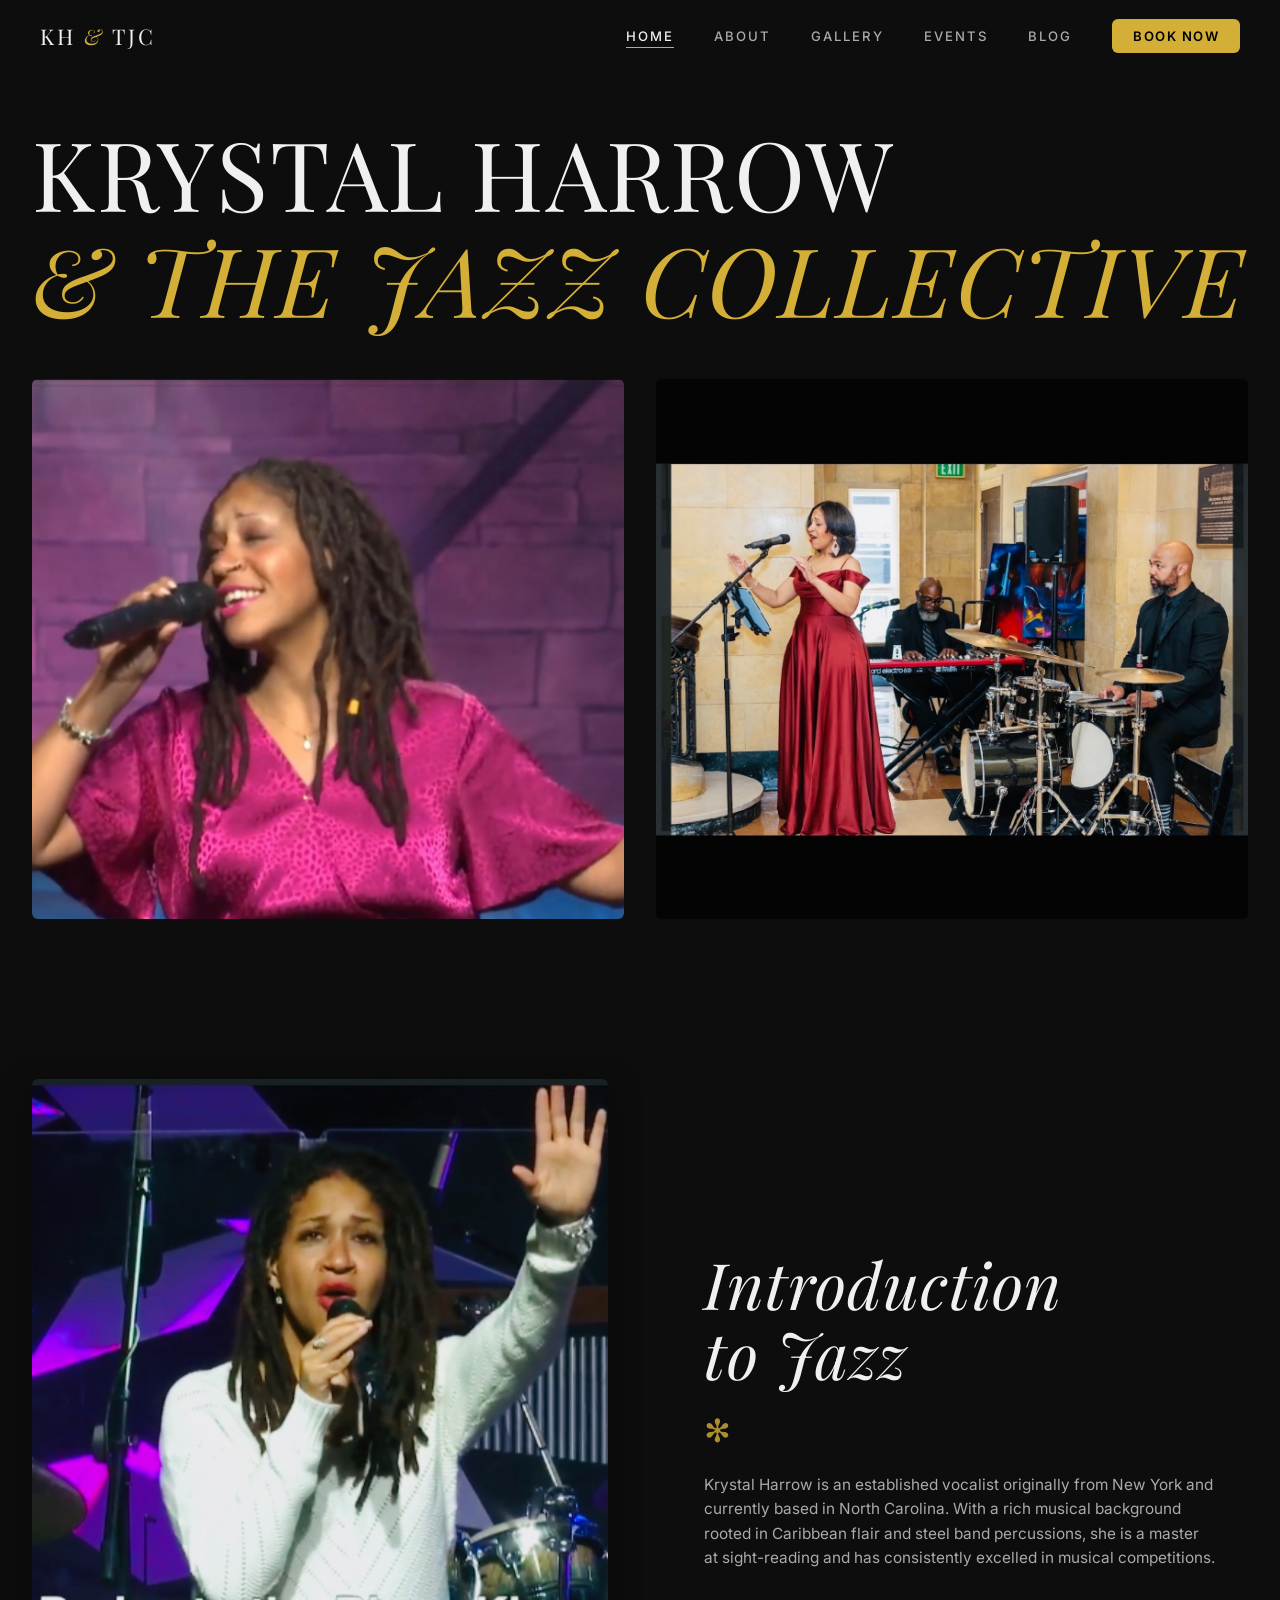
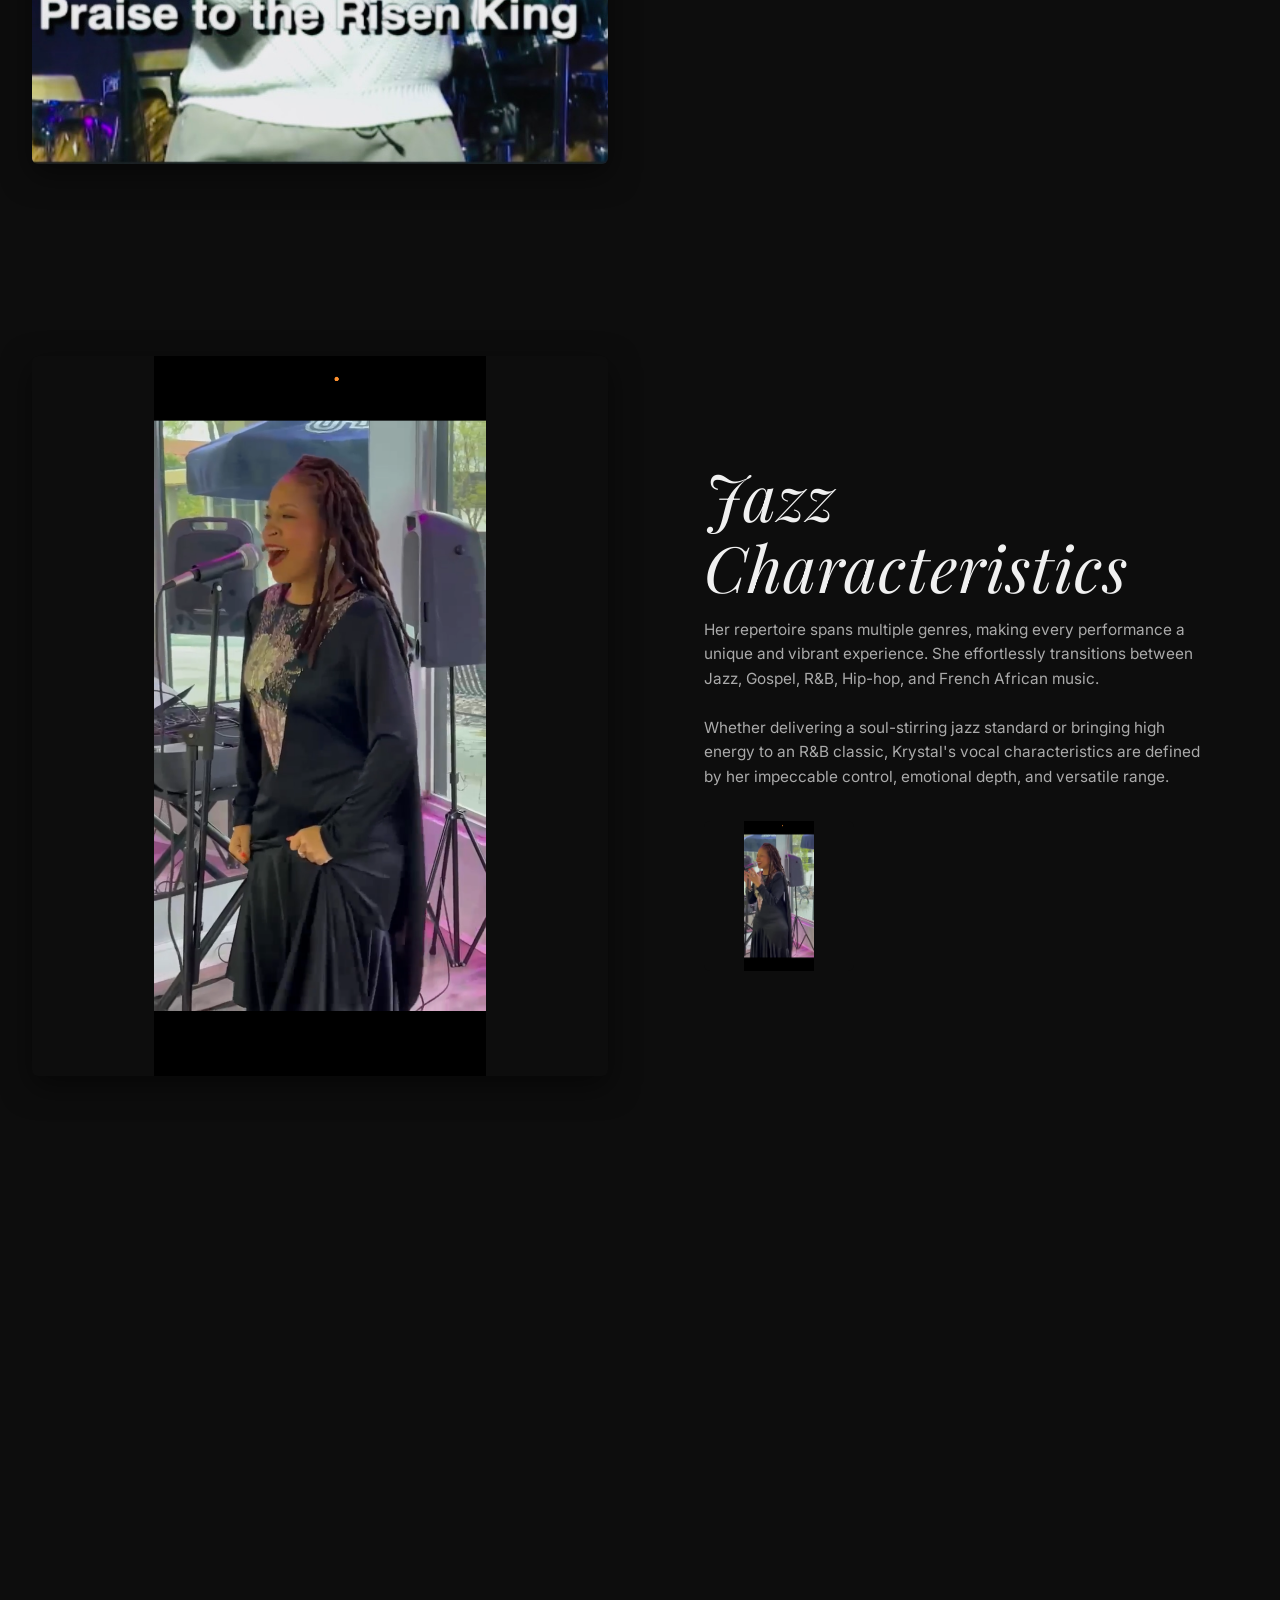
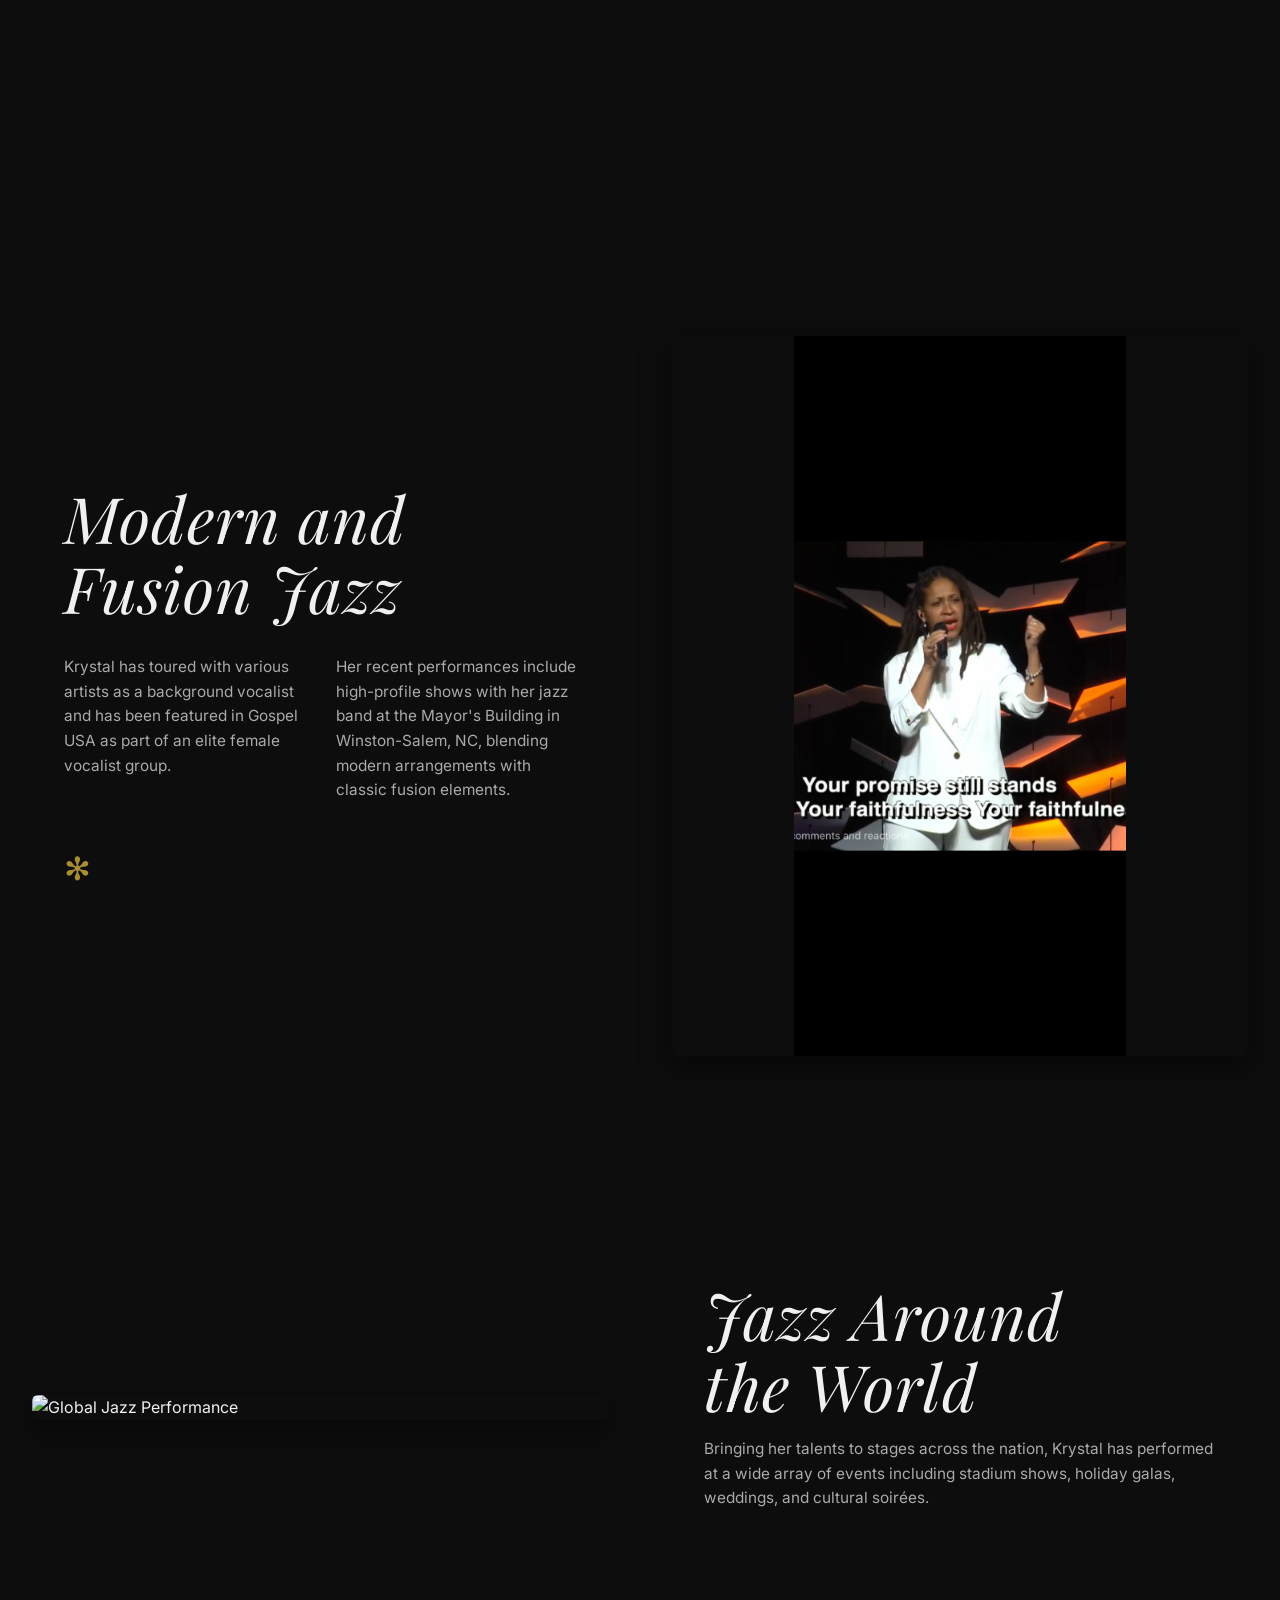
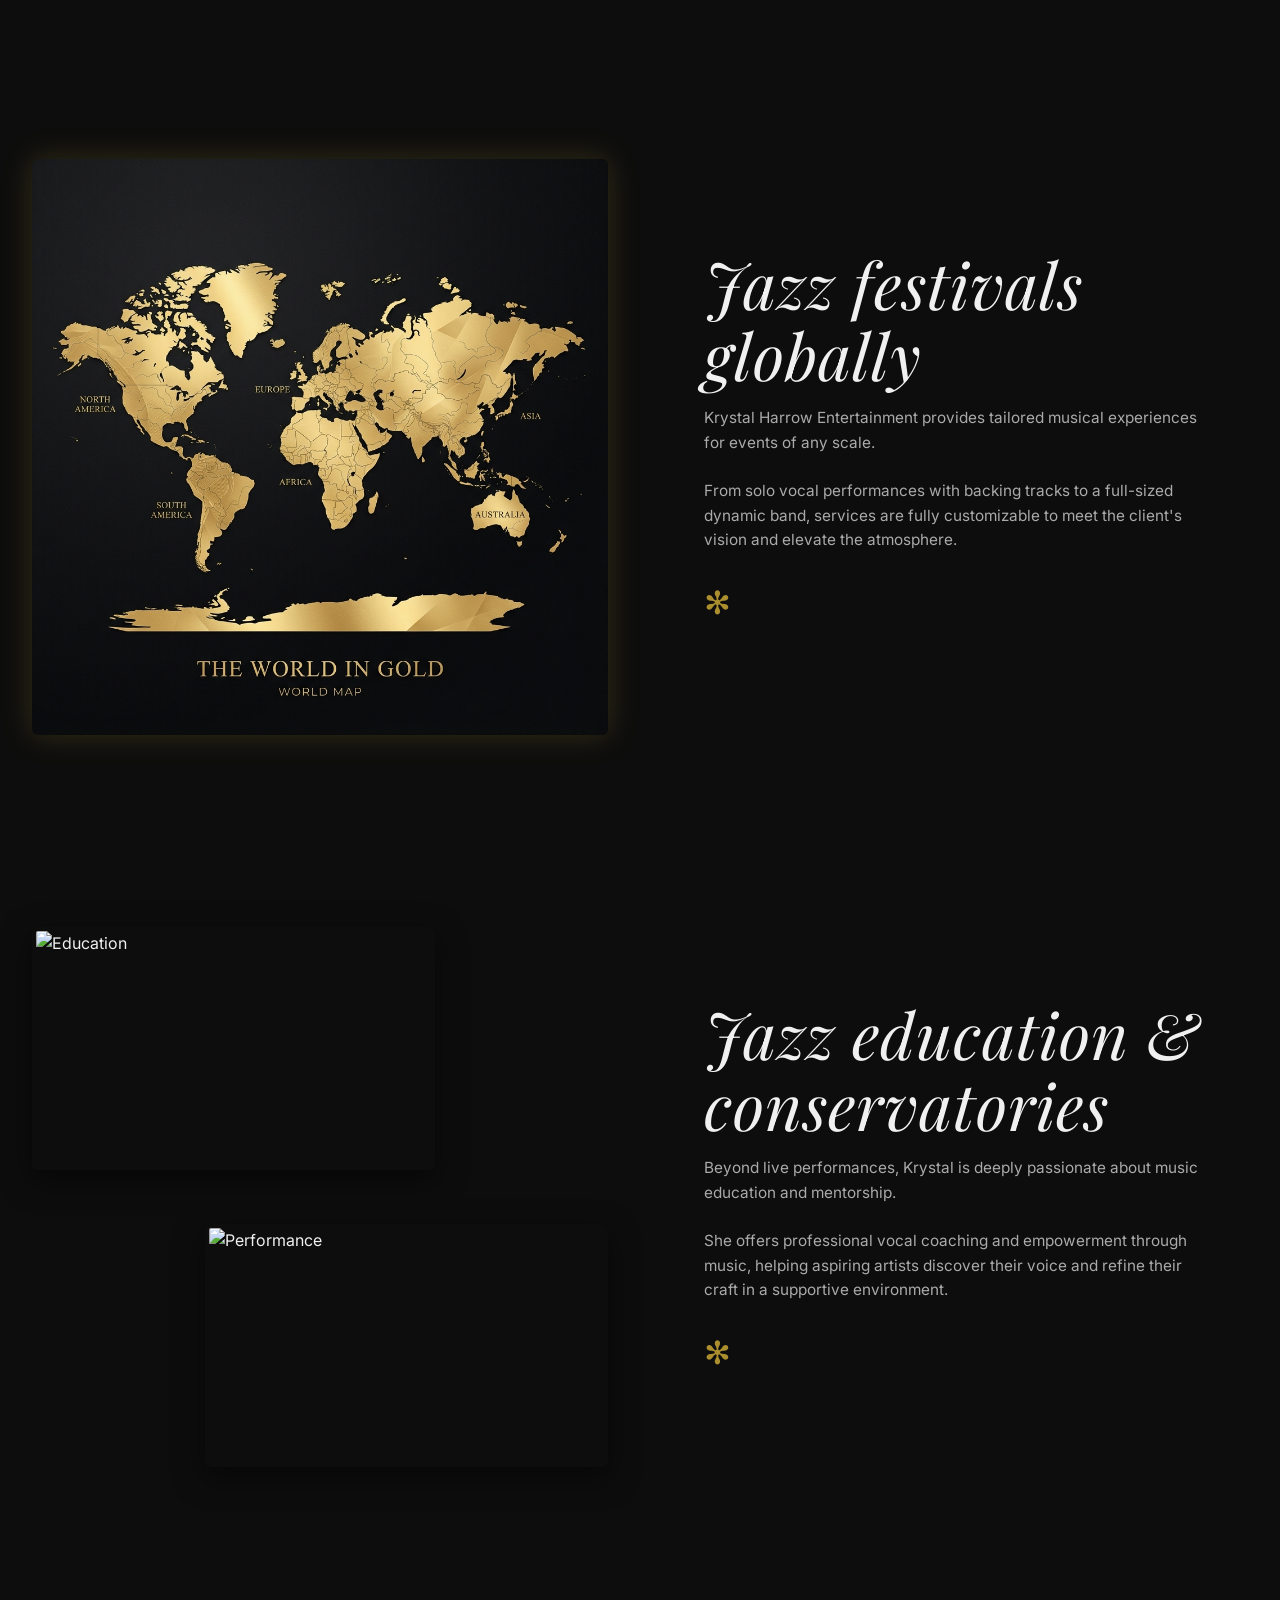
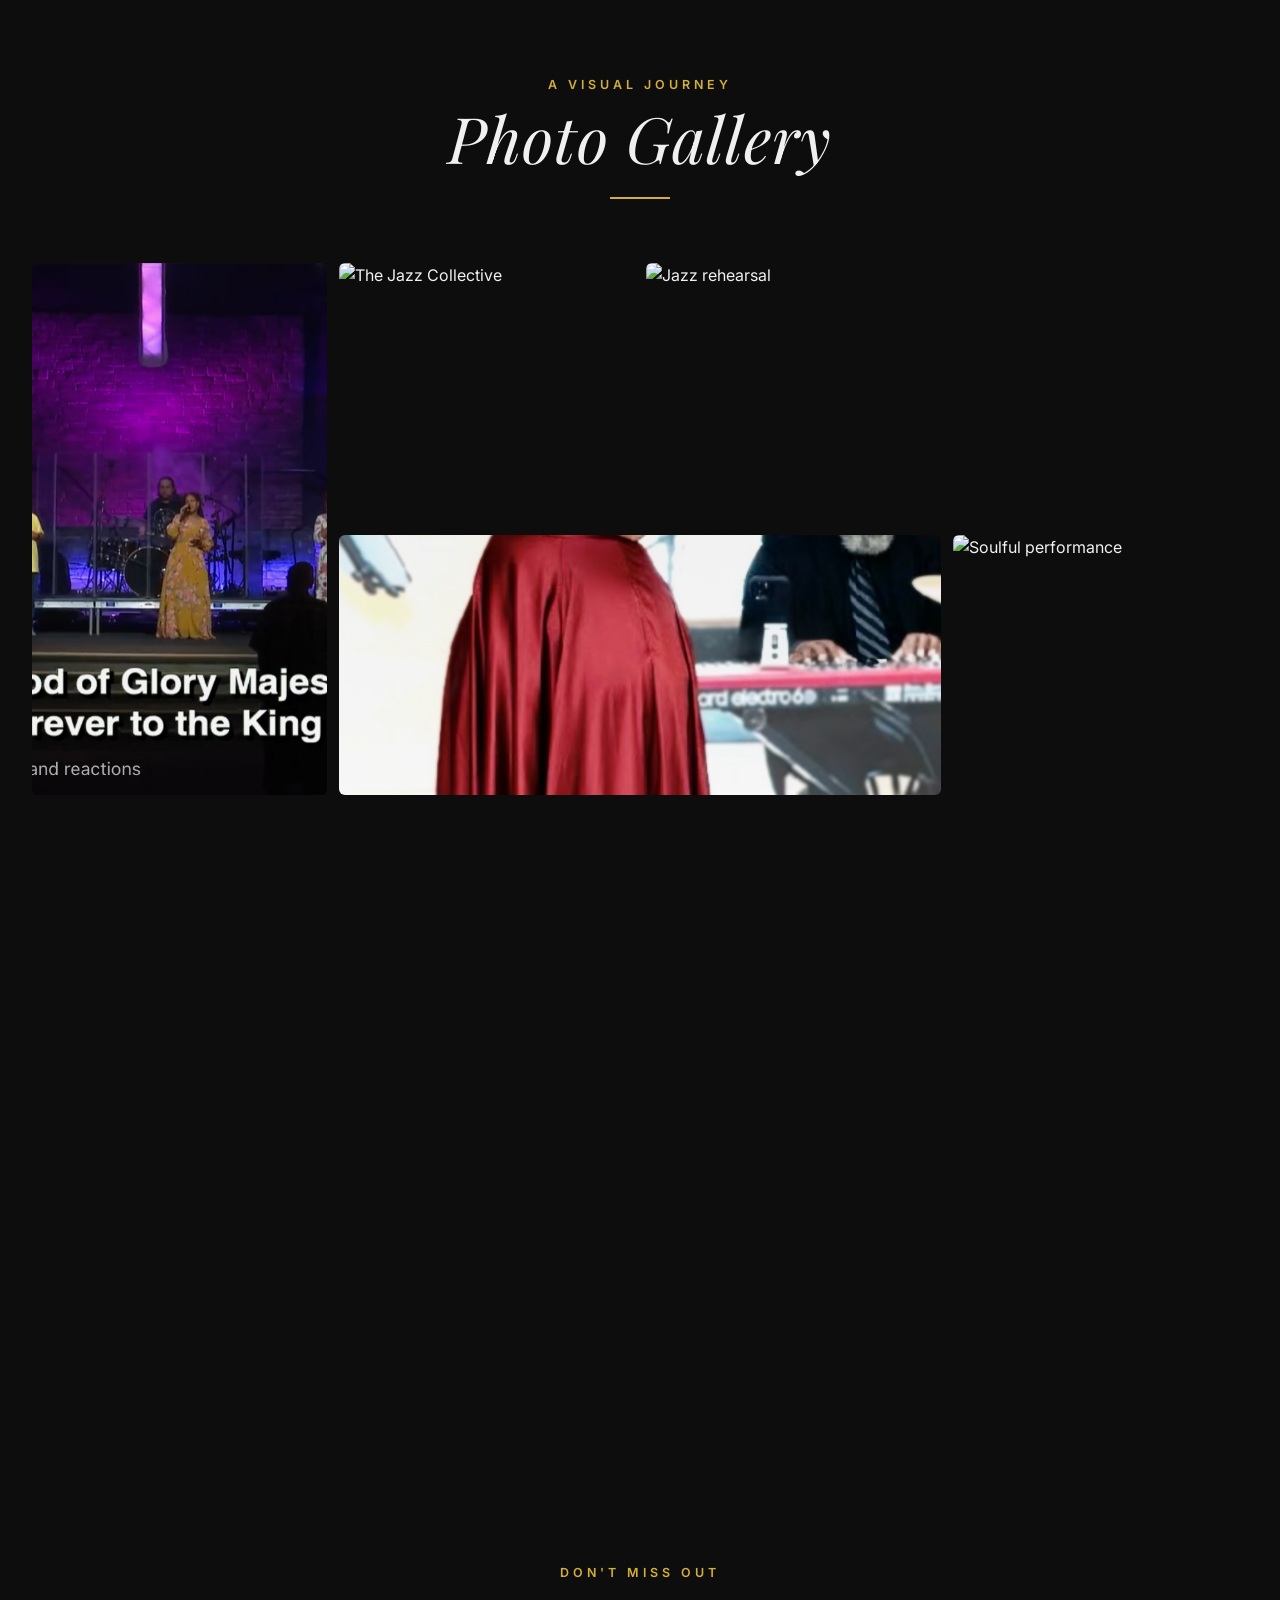
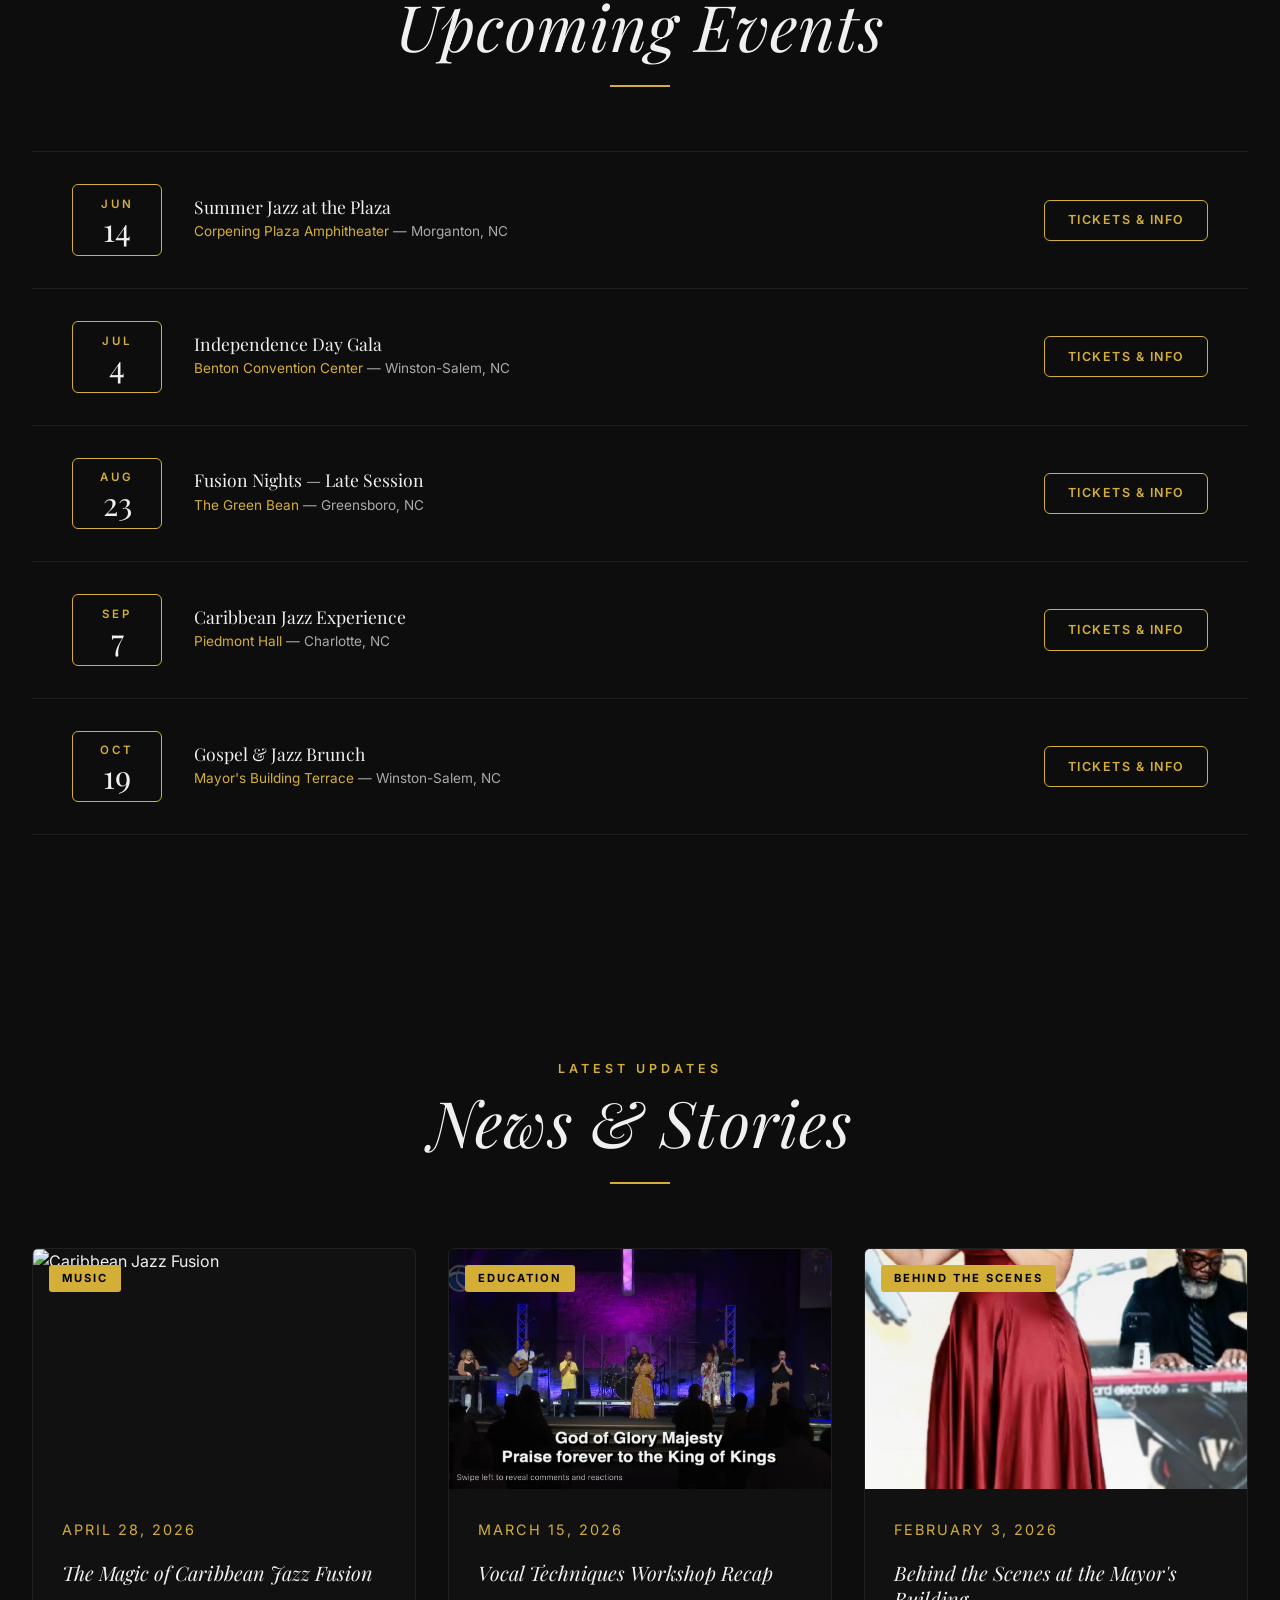
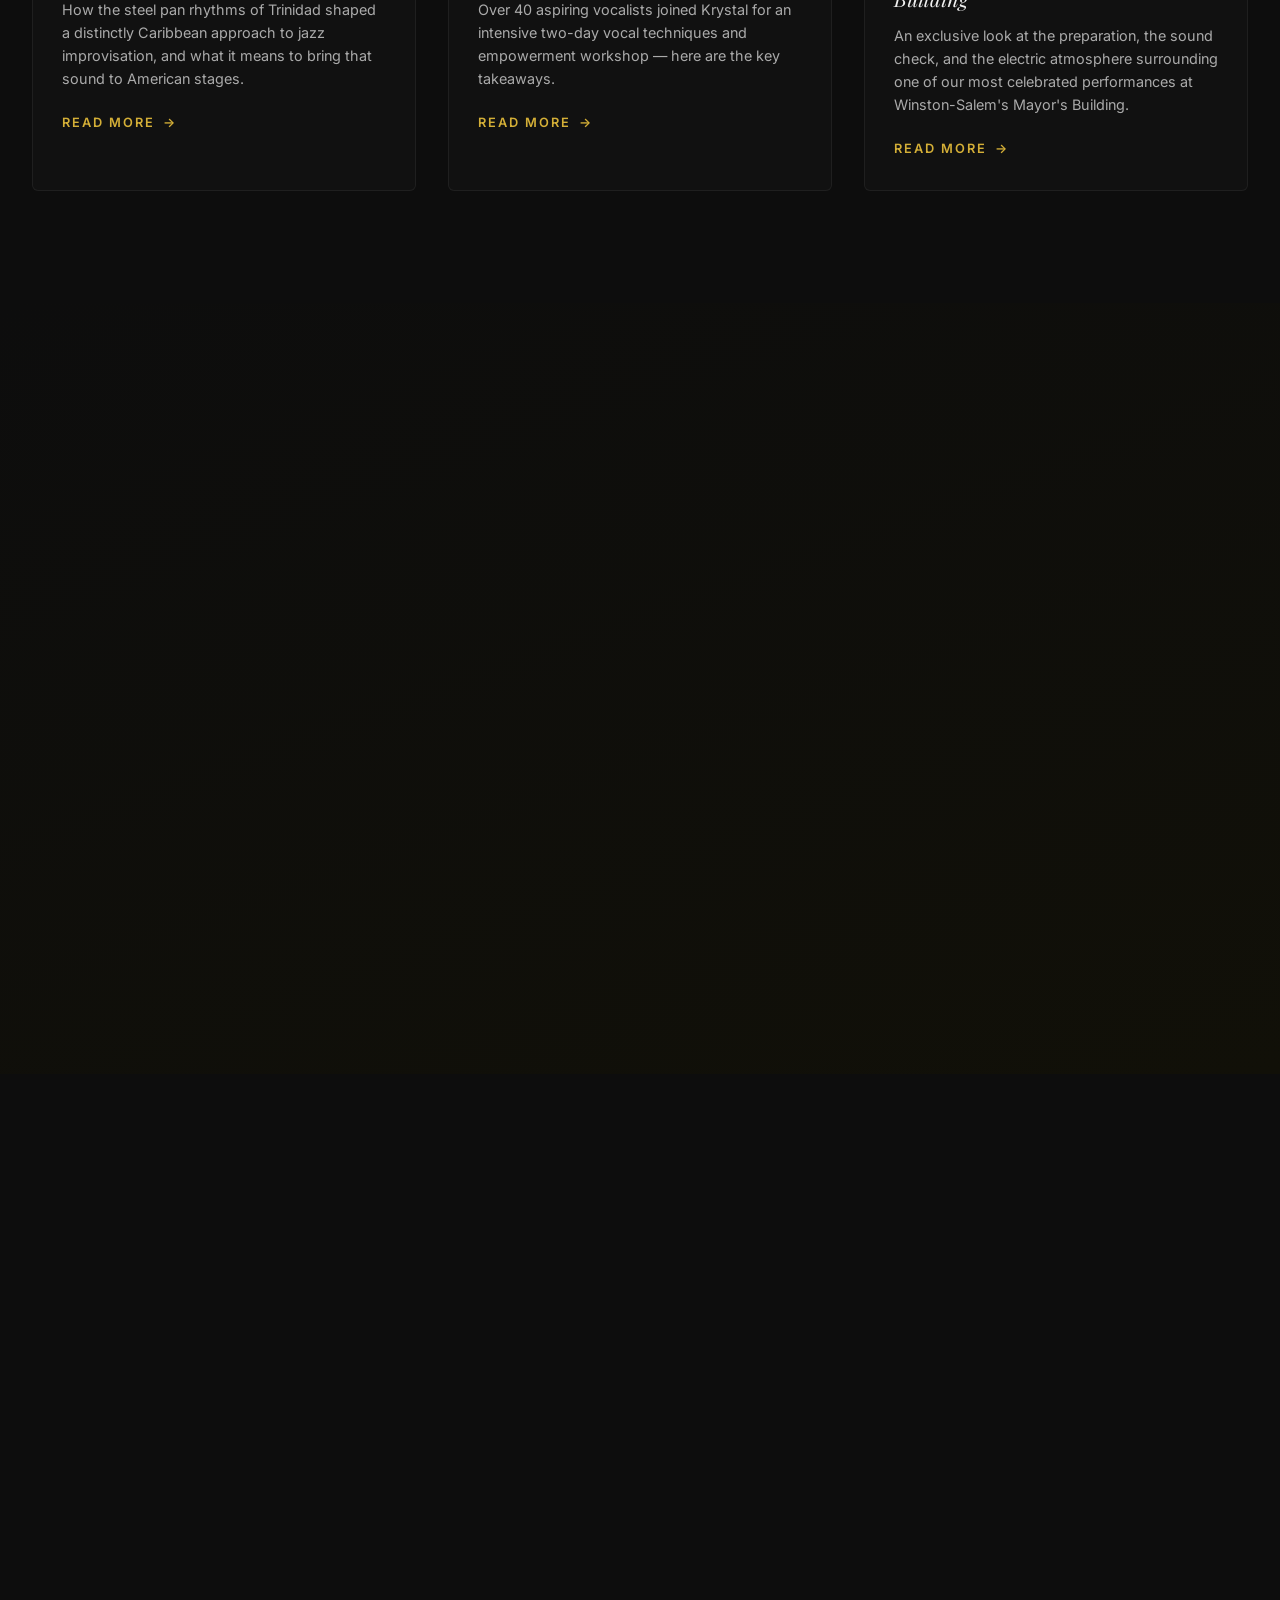
==== index.html @ feb8f515 "feat: add CMS admin panel + fix image cropping" ====
<!DOCTYPE html>
<html lang="en">
<head>
    <meta charset="UTF-8">
    <meta name="viewport" content="width=device-width, initial-scale=1.0">
    <title id="cms-title">Krystal Harrow & The Jazz Collective</title>
    <meta id="cms-meta-desc" name="description" content="Krystal Harrow is an established vocalist and owner of Krystal Harrow Entertainment, offering premium musical experiences across Jazz, Gospel, R&B, and more. Book her for your next event.">
    <link rel="preconnect" href="https://fonts.googleapis.com">
    <link rel="preconnect" href="https://fonts.gstatic.com" crossorigin>
    <link href="https://fonts.googleapis.com/css2?family=Inter:wght@300;400;500;600&family=Playfair+Display:ital,wght@0,400;0,600;0,700;1,400;1,600&display=swap" rel="stylesheet">
    <link rel="stylesheet" href="style.css">
</head>
<body>

    <!-- ═══════════════════════════════════════════
         STICKY NAVIGATION
    ═══════════════════════════════════════════ -->
    <nav class="site-nav" id="site-nav" aria-label="Main Navigation">
        <div class="nav-inner">
            <a href="#home" class="nav-brand" aria-label="Home">KH <span class="gold-text">&</span> TJC</a>
            <button class="nav-toggle" id="nav-toggle" aria-label="Toggle menu" aria-expanded="false">
                <span></span><span></span><span></span>
            </button>
            <ul class="nav-links" id="nav-links" role="list">
                <li><a href="#home"    class="nav-link" data-section="home">Home</a></li>
                <li><a href="#about"   class="nav-link" data-section="about">About</a></li>
                <li><a href="#gallery" class="nav-link" data-section="gallery">Gallery</a></li>
                <li><a href="#events"  class="nav-link" data-section="events">Events</a></li>
                <li><a href="#blog"    class="nav-link" data-section="blog">Blog</a></li>
                <li><a href="#contact" class="nav-link nav-cta" data-section="contact">Book Now</a></li>
            </ul>
        </div>
    </nav>

    <!-- ═══════════════════════════════════════════
         HERO
    ═══════════════════════════════════════════ -->
    <header class="hero" id="home">
        <div class="hero-content">
            <h1 class="fade-in"><span id="cms-hero-title">KRYSTAL HARROW</span> <br><span class="gold-text" id="cms-hero-subtitle">&amp; THE JAZZ COLLECTIVE</span></h1>
            <div class="hero-images">
                <div class="img-wrapper slide-up" style="--delay: 0.2s">
                    <img id="cms-hero-img1" src="images/Photos-3-001/IMG_20260503_112550.jpg" alt="Krystal Harrow performing live">
                </div>
                <div class="img-wrapper slide-up" style="--delay: 0.4s">
                    <img id="cms-hero-img2" src="images/Photos-3-001/IMG_20260503_112550 (6).jpg" alt="The Jazz Collective on stage">
                </div>
            </div>
        </div>
    </header>

    <main>
        <!-- ═══════════════════════════════════════════
             ABOUT / INTRODUCTION
        ═══════════════════════════════════════════ -->
        <section class="split-section" id="about">
            <div class="section-images fade-in">
                <img id="cms-about-intro-img" src="images/Photos-3-001/IMG_20260503_112549.jpg" alt="Introduction to Jazz" class="main-img">
            </div>
            <div class="section-text fade-in">
                <h2 id="cms-about-intro-heading">Introduction <br>to Jazz</h2>
                <div class="star-icon">✻</div>
                <p id="cms-about-intro-body">Krystal Harrow is an established vocalist originally from New York and currently based in North Carolina. With a rich musical background rooted in Caribbean flair and steel band percussions, she is a master at sight-reading and has consistently excelled in musical competitions.</p>
            </div>
        </section>

        <!-- Jazz Characteristics -->
        <section class="split-section reverse">
            <div class="section-text fade-in">
                <h2 id="cms-about-char-heading">Jazz Characteristics</h2>
                <p id="cms-about-char-body1">Her repertoire spans multiple genres, making every performance a unique and vibrant experience. She effortlessly transitions between Jazz, Gospel, R&amp;B, Hip-hop, and French African music.</p>
                <p id="cms-about-char-body2">Whether delivering a soul-stirring jazz standard or bringing high energy to an R&amp;B classic, Krystal's vocal characteristics are defined by her impeccable control, emotional depth, and versatile range.</p>
                <div class="small-images">
                    <img id="cms-about-char-small" src="images/Photos-3-001/IMG_20260503_112549 (1).png" alt="Band Rehearsal">
                </div>
            </div>
            <div class="section-images fade-in">
                <img id="cms-about-char-main" src="images/Photos-3-001/IMG_20260503_112549 (4).png" alt="Jazz Characteristics">
            </div>
        </section>

        <!-- Full width band image -->
        <section class="full-width-image fade-in">
            <div class="banner-container">
                <img id="cms-banner-img" src="images/Photos-3-001/IMG_20260503_112550 (6).jpg" alt="The Jazz Collective Live">
                <h2 class="banner-text" id="cms-banner-text">THE JAZZ<br>COLLECTIVE</h2>
            </div>
        </section>

        <!-- Modern and Fusion Jazz -->
        <section class="split-section">
            <div class="section-text fade-in">
                <h2 id="cms-about-modern-heading">Modern and<br>Fusion Jazz</h2>
                <div class="text-columns">
                    <p id="cms-about-modern-body1">Krystal has toured with various artists as a background vocalist and has been featured in Gospel USA as part of an elite female vocalist group.</p>
                    <p id="cms-about-modern-body2">Her recent performances include high-profile shows with her jazz band at the Mayor's Building in Winston-Salem, NC, blending modern arrangements with classic fusion elements.</p>
                </div>
                <div class="star-icon left">✻</div>
            </div>
            <div class="section-images fade-in">
                <img id="cms-about-modern-img" src="images/Photos-3-001/IMG_20260503_112549 (9).png" alt="Modern Jazz Performance">
            </div>
        </section>

        <!-- Jazz Around the World -->
        <section class="split-section reverse center-align">
            <div class="section-text fade-in">
                <h2 id="cms-about-world-heading">Jazz Around<br>the World</h2>
                <p id="cms-about-world-body">Bringing her talents to stages across the nation, Krystal has performed at a wide array of events including stadium shows, holiday galas, weddings, and cultural soirées.</p>
            </div>
            <div class="section-images fade-in">
                <img id="cms-about-world-img" src="images/Photos-3-001/IMG_20260503_112549 (10).png" alt="Global Jazz Performance">
            </div>
        </section>

        <!-- Global Map Section -->
        <section class="split-section map-section">
            <div class="section-images fade-in">
                <img id="cms-about-map-img" src="images/world_map_gold_1777821050013.png" alt="World Map" class="map-img">
            </div>
            <div class="section-text fade-in">
                <h2 id="cms-about-map-heading">Jazz festivals<br>globally</h2>
                <p id="cms-about-map-body1">Krystal Harrow Entertainment provides tailored musical experiences for events of any scale.</p>
                <p id="cms-about-map-body2">From solo vocal performances with backing tracks to a full-sized dynamic band, services are fully customizable to meet the client's vision and elevate the atmosphere.</p>
                <div class="star-icon right">✻</div>
            </div>
        </section>

        <!-- Education & Conservatories -->
        <section class="split-section">
            <div class="section-images collage-stack fade-in">
                <img id="cms-about-edu-img1" src="images/Photos-3-001/IMG_20260503_112549 (15).png" alt="Education">
                <img id="cms-about-edu-img2" src="images/Photos-3-001/IMG_20260503_112549 (18).png" alt="Performance">
            </div>
            <div class="section-text fade-in">
                <h2 id="cms-about-edu-heading">Jazz education &<br>conservatories</h2>
                <p id="cms-about-edu-body1">Beyond live performances, Krystal is deeply passionate about music education and mentorship.</p>
                <p id="cms-about-edu-body2">She offers professional vocal coaching and empowerment through music, helping aspiring artists discover their voice and refine their craft in a supportive environment.</p>
                <div class="star-icon right">✻</div>
            </div>
        </section>

        <!-- ═══════════════════════════════════════════
             GALLERY
        ═══════════════════════════════════════════ -->
        <section class="section-block" id="gallery">
            <div class="section-header fade-in">
                <p class="section-label">A Visual Journey</p>
                <h2>Photo Gallery</h2>
                <div class="gold-line"></div>
            </div>

            <div class="gallery-grid" id="cms-gallery-grid">
                <div class="gallery-item fade-in g-tall">
                    <img src="images/Photos-3-001/IMG_20260503_112549 (21).png" alt="Krystal Harrow performing" loading="lazy">
                    <div class="gallery-overlay"><span>Live Performance</span></div>
                </div>
                <div class="gallery-item fade-in">
                    <img src="images/Photos-3-001/IMG_20260503_112549 (22).png" alt="The Jazz Collective" loading="lazy">
                    <div class="gallery-overlay"><span>The Collective</span></div>
                </div>
                <div class="gallery-item fade-in">
                    <img src="images/Photos-3-001/IMG_20260503_112549 (24).png" alt="Jazz rehearsal" loading="lazy">
                    <div class="gallery-overlay"><span>Rehearsal</span></div>
                </div>
                <div class="gallery-item fade-in g-wide">
                    <img src="images/Photos-3-001/IMG_20260503_112550 (14).png" alt="Stage lights and energy" loading="lazy">
                    <div class="gallery-overlay"><span>Stage Energy</span></div>
                </div>
                <div class="gallery-item fade-in">
                    <img src="images/Photos-3-001/IMG_20260503_112549 (25).png" alt="Soulful performance" loading="lazy">
                    <div class="gallery-overlay"><span>Soul & Sound</span></div>
                </div>
                <div class="gallery-item fade-in">
                    <img src="images/Photos-3-001/IMG_20260503_112549 (26).png" alt="Jazz vibes" loading="lazy">
                    <div class="gallery-overlay"><span>Jazz Vibes</span></div>
                </div>
                <div class="gallery-item fade-in g-tall">
                    <img src="images/Photos-3-001/IMG_20260503_112549 (27).png" alt="Intimate performance" loading="lazy">
                    <div class="gallery-overlay"><span>Intimate Set</span></div>
                </div>
                <div class="gallery-item fade-in g-wide">
                    <img src="images/Photos-3-001/IMG_20260503_112550 (3).png" alt="Full band ensemble" loading="lazy">
                    <div class="gallery-overlay"><span>Full Ensemble</span></div>
                </div>
                <div class="gallery-item fade-in">
                    <img src="images/Photos-3-001/IMG_20260503_112550 (12).png" alt="Krystal Harrow close-up" loading="lazy">
                    <div class="gallery-overlay"><span>The Voice</span></div>
                </div>
            </div>
        </section>

        <!-- ═══════════════════════════════════════════
             EVENTS
        ═══════════════════════════════════════════ -->
        <section class="section-block events-section" id="events">
            <div class="section-header fade-in">
                <p class="section-label">Don't Miss Out</p>
                <h2>Upcoming Events</h2>
                <div class="gold-line"></div>
            </div>

            <div class="events-list" id="cms-events-list">
                <div class="event-item fade-in">
                    <div class="event-date-block">
                        <span class="event-month">JUN</span>
                        <span class="event-day">14</span>
                    </div>
                    <div class="event-details">
                        <h3 class="event-title">Summer Jazz at the Plaza</h3>
                        <p class="event-meta"><span class="event-venue">Corpening Plaza Amphitheater</span> &mdash; Morganton, NC</p>
                    </div>
                    <a href="https://linqapp.com/ynqjcd89o1pi" target="_blank" rel="noopener noreferrer" class="event-btn" id="event-btn-1">Tickets &amp; Info</a>
                </div>

                <div class="event-item fade-in">
                    <div class="event-date-block">
                        <span class="event-month">JUL</span>
                        <span class="event-day">4</span>
                    </div>
                    <div class="event-details">
                        <h3 class="event-title">Independence Day Gala</h3>
                        <p class="event-meta"><span class="event-venue">Benton Convention Center</span> &mdash; Winston-Salem, NC</p>
                    </div>
                    <a href="https://linqapp.com/ynqjcd89o1pi" target="_blank" rel="noopener noreferrer" class="event-btn" id="event-btn-2">Tickets &amp; Info</a>
                </div>

                <div class="event-item fade-in">
                    <div class="event-date-block">
                        <span class="event-month">AUG</span>
                        <span class="event-day">23</span>
                    </div>
                    <div class="event-details">
                        <h3 class="event-title">Fusion Nights — Late Session</h3>
                        <p class="event-meta"><span class="event-venue">The Green Bean</span> &mdash; Greensboro, NC</p>
                    </div>
                    <a href="https://linqapp.com/ynqjcd89o1pi" target="_blank" rel="noopener noreferrer" class="event-btn" id="event-btn-3">Tickets &amp; Info</a>
                </div>

                <div class="event-item fade-in">
                    <div class="event-date-block">
                        <span class="event-month">SEP</span>
                        <span class="event-day">7</span>
                    </div>
                    <div class="event-details">
                        <h3 class="event-title">Caribbean Jazz Experience</h3>
                        <p class="event-meta"><span class="event-venue">Piedmont Hall</span> &mdash; Charlotte, NC</p>
                    </div>
                    <a href="https://linqapp.com/ynqjcd89o1pi" target="_blank" rel="noopener noreferrer" class="event-btn" id="event-btn-4">Tickets &amp; Info</a>
                </div>

                <div class="event-item fade-in">
                    <div class="event-date-block">
                        <span class="event-month">OCT</span>
                        <span class="event-day">19</span>
                    </div>
                    <div class="event-details">
                        <h3 class="event-title">Gospel &amp; Jazz Brunch</h3>
                        <p class="event-meta"><span class="event-venue">Mayor's Building Terrace</span> &mdash; Winston-Salem, NC</p>
                    </div>
                    <a href="https://linqapp.com/ynqjcd89o1pi" target="_blank" rel="noopener noreferrer" class="event-btn" id="event-btn-5">Tickets &amp; Info</a>
                </div>
            </div>
        </section>

        <!-- ═══════════════════════════════════════════
             BLOG / NEWS
        ═══════════════════════════════════════════ -->
        <section class="section-block" id="blog">
            <div class="section-header fade-in">
                <p class="section-label">Latest Updates</p>
                <h2>News &amp; Stories</h2>
                <div class="gold-line"></div>
            </div>

            <div class="blog-grid" id="cms-blog-grid">
                <article class="blog-card fade-in" id="blog-card-1">
                    <div class="blog-img-wrap">
                        <img src="images/Photos-3-001/IMG_20260503_112549 (19).png" alt="Caribbean Jazz Fusion" loading="lazy">
                        <span class="blog-tag">Music</span>
                    </div>
                    <div class="blog-body">
                        <p class="blog-date">April 28, 2026</p>
                        <h3>The Magic of Caribbean Jazz Fusion</h3>
                        <p>How the steel pan rhythms of Trinidad shaped a distinctly Caribbean approach to jazz improvisation, and what it means to bring that sound to American stages.</p>
                        <a href="#contact" class="blog-read-more">Read More <span aria-hidden="true">→</span></a>
                    </div>
                </article>

                <article class="blog-card fade-in" id="blog-card-2">
                    <div class="blog-img-wrap">
                        <img src="images/Photos-3-001/IMG_20260503_112549 (21).png" alt="Vocal Techniques Workshop" loading="lazy">
                        <span class="blog-tag">Education</span>
                    </div>
                    <div class="blog-body">
                        <p class="blog-date">March 15, 2026</p>
                        <h3>Vocal Techniques Workshop Recap</h3>
                        <p>Over 40 aspiring vocalists joined Krystal for an intensive two-day vocal techniques and empowerment workshop — here are the key takeaways.</p>
                        <a href="#contact" class="blog-read-more">Read More <span aria-hidden="true">→</span></a>
                    </div>
                </article>

                <article class="blog-card fade-in" id="blog-card-3">
                    <div class="blog-img-wrap">
                        <img src="images/Photos-3-001/IMG_20260503_112550 (14).png" alt="Mayor's Building Performance" loading="lazy">
                        <span class="blog-tag">Behind the Scenes</span>
                    </div>
                    <div class="blog-body">
                        <p class="blog-date">February 3, 2026</p>
                        <h3>Behind the Scenes at the Mayor's Building</h3>
                        <p>An exclusive look at the preparation, the sound check, and the electric atmosphere surrounding one of our most celebrated performances at Winston-Salem's Mayor's Building.</p>
                        <a href="#contact" class="blog-read-more">Read More <span aria-hidden="true">→</span></a>
                    </div>
                </article>
            </div>
        </section>

        <!-- ═══════════════════════════════════════════
             BOOKING & CONTACT
        ═══════════════════════════════════════════ -->
        <section class="section-block contact-section" id="contact">
            <div class="contact-inner">
                <div class="contact-left fade-in">
                    <p class="section-label" id="cms-contact-label">Get In Touch</p>
                    <h2><span id="cms-contact-heading">Book Krystal</span><br><span class="gold-text" id="cms-contact-subheading">for Your Event</span></h2>
                    <div class="gold-line"></div>
                    <p id="cms-contact-intro">Ready to elevate your event with world-class jazz? Fill out the form and Krystal's team will respond within 48 hours.</p>
                    <p id="cms-contact-linq-intro">For fast-track bookings and direct availability, use the LinqApp link below:</p>
                    <a id="cms-contact-linq-url" href="https://linqapp.com/ynqjcd89o1pi" target="_blank" rel="noopener noreferrer" class="linq-cta">
                        <span class="linq-icon">✻</span>
                        <span id="cms-contact-linq-text">Fast-Track Booking via LinqApp</span>
                    </a>
                    <div class="contact-photo">
                        <img id="cms-contact-photo" src="images/Photos-3-001/IMG_20260503_112549 (27).png" alt="Krystal Harrow">
                    </div>
                </div>

                <div class="contact-right fade-in">
                    <form class="booking-form" id="booking-form" novalidate>
                        <div class="form-row">
                            <div class="form-group">
                                <label for="contact-name">Full Name <span class="req" aria-hidden="true">*</span></label>
                                <input type="text" id="contact-name" name="name" placeholder="Jane Smith" required autocomplete="name">
                            </div>
                            <div class="form-group">
                                <label for="contact-email">Email Address <span class="req" aria-hidden="true">*</span></label>
                                <input type="email" id="contact-email" name="email" placeholder="jane@example.com" required autocomplete="email">
                            </div>
                        </div>
                        <div class="form-row">
                            <div class="form-group">
                                <label for="contact-phone">Phone Number</label>
                                <input type="tel" id="contact-phone" name="phone" placeholder="+1 (555) 000-0000" autocomplete="tel">
                            </div>
                            <div class="form-group">
                                <label for="contact-date">Event Date <span class="req" aria-hidden="true">*</span></label>
                                <input type="date" id="contact-date" name="event_date" required>
                            </div>
                        </div>
                        <div class="form-group">
                            <label for="contact-type">Event Type <span class="req" aria-hidden="true">*</span></label>
                            <select id="contact-type" name="event_type" required>
                                <option value="" disabled selected>Select event type…</option>
                                <option value="wedding">Wedding</option>
                                <option value="corporate">Corporate Event</option>
                                <option value="gala">Gala / Fundraiser</option>
                                <option value="festival">Festival / Concert</option>
                                <option value="private">Private Party</option>
                                <option value="other">Other</option>
                            </select>
                        </div>
                        <div class="form-group">
                            <label for="contact-message">Message <span class="req" aria-hidden="true">*</span></label>
                            <textarea id="contact-message" name="message" rows="5" placeholder="Tell us about your event, expected guest count, location, and any special requests…" required></textarea>
                        </div>
                        <button type="submit" class="form-submit" id="form-submit-btn">
                            <span class="btn-text">Send Inquiry</span>
                            <span class="btn-icon" aria-hidden="true">✻</span>
                        </button>
                        <p class="form-note">* Required fields. We respond within 48 hours.</p>
                        <div class="form-success" id="form-success" aria-live="polite" role="status" hidden>
                            <span class="success-icon">✻</span>
                            <p>Thank you! Your inquiry has been received. We'll be in touch shortly.</p>
                        </div>
                    </form>
                </div>
            </div>
        </section>
    </main>

    <!-- ═══════════════════════════════════════════
         FOOTER
    ═══════════════════════════════════════════ -->
    <footer class="footer fade-in">
        <h2 class="thank-you"><span id="cms-footer-thankyou">THANK YOU</span><br><span class="star-icon inline">✻</span> <span class="gold-text" id="cms-footer-subtext">FOR YOUR ATTENTION</span></h2>
        <nav class="footer-nav" aria-label="Footer Navigation">
            <a href="#home">Home</a>
            <a href="#about">About</a>
            <a href="#gallery">Gallery</a>
            <a href="#events">Events</a>
            <a href="#blog">Blog</a>
            <a href="#contact">Contact</a>
        </nav>
        <p class="footer-credits" id="cms-footer-credits">Krystal Harrow &amp; The Jazz Collective</p>
        <p class="booking-info">Bookings: <a id="cms-footer-booking-url" href="https://linqapp.com/ynqjcd89o1pi" target="_blank" rel="noopener noreferrer" class="gold-text"><span id="cms-footer-booking-text">linqapp.com/ynqjcd89o1pi</span></a></p>
        <div class="footer-bg">
            <img src="images/Photos-3-001/IMG_20260503_112549.jpg" alt="">
        </div>
    </footer>

    <script src="content.js"></script>
    <script src="script.js"></script>
</body>
</html>
---- style.css ----
:root {
    --bg-color: #0d0d0d;
    --bg-2: #111111;
    --text-color: #f0f0f0;
    --text-muted: #aaa;
    --gold: #D4AF37;
    --gold-muted: #b8972e;
    --gold-dim: rgba(212,175,55,0.12);
    --heading-font: 'Playfair Display', serif;
    --body-font: 'Inter', sans-serif;
    --nav-h: 72px;
    --radius: 6px;
    --transition: 0.35s ease;
}

/* ─── Reset ──────────────────────────────── */
*, *::before, *::after { margin:0; padding:0; box-sizing:border-box; }

html { scroll-behavior: smooth; }

body {
    background-color: var(--bg-color);
    color: var(--text-color);
    font-family: var(--body-font);
    line-height: 1.6;
    overflow-x: hidden;
}

img { max-width:100%; display:block; object-fit:cover; }
/* Section / portrait images — show the full subject, no cropping */
.section-images img,
.contact-photo img,
.small-images img {
    object-fit: contain;
    background: var(--bg-color);
}

a { color: inherit; text-decoration: none; }

/* ─── Typography ─────────────────────────── */
h1, h2, h3 {
    font-family: var(--heading-font);
    font-weight: 400;
    line-height: 1.1;
    margin-bottom: 1rem;
}
h1 { font-size: clamp(3rem, 8vw, 6rem); text-transform: uppercase; letter-spacing: 2px; }
h2 { font-size: clamp(2.2rem, 5vw, 4.5rem); font-style: italic; letter-spacing: 1px; }
h3 { font-size: clamp(1.1rem, 2vw, 1.5rem); font-style: italic; }

p {
    font-size: clamp(0.9rem, 1.2vw, 1.05rem);
    margin-bottom: 1.5rem;
    color: var(--text-muted);
    max-width: 600px;
}

.gold-text  { color: var(--gold); font-style: italic; }
.star-icon  { color: var(--gold); font-size: 2rem; margin: 1rem 0; opacity: 0.8; }
.star-icon.inline { display:inline-block; vertical-align:middle; margin: 0 10px; }

/* ─── Navigation ─────────────────────────── */
.site-nav {
    position: fixed;
    top: 0; left: 0; right: 0;
    z-index: 1000;
    height: var(--nav-h);
    padding: 0 2.5rem;
    display: flex;
    align-items: center;
    transition: background var(--transition), box-shadow var(--transition);
}

.site-nav.scrolled {
    background: rgba(10,10,10,0.92);
    backdrop-filter: blur(14px);
    -webkit-backdrop-filter: blur(14px);
    box-shadow: 0 2px 30px rgba(0,0,0,0.6);
    border-bottom: 1px solid rgba(212,175,55,0.12);
}

.nav-inner {
    width: 100%;
    max-width: 1400px;
    margin: 0 auto;
    display: flex;
    align-items: center;
    justify-content: space-between;
}

.nav-brand {
    font-family: var(--heading-font);
    font-size: 1.35rem;
    letter-spacing: 3px;
    text-transform: uppercase;
    white-space: nowrap;
    transition: color var(--transition);
}
.nav-brand:hover { color: var(--gold); }

.nav-links {
    list-style: none;
    display: flex;
    align-items: center;
    gap: 2.5rem;
}

.nav-link {
    font-size: 0.82rem;
    font-weight: 500;
    letter-spacing: 2px;
    text-transform: uppercase;
    color: var(--text-muted);
    transition: color var(--transition);
    position: relative;
}
.nav-link::after {
    content: '';
    position: absolute;
    bottom: -4px; left: 0; right: 0;
    height: 1px;
    background: var(--gold);
    transform: scaleX(0);
    transition: transform var(--transition);
}
.nav-link:hover,
.nav-link.active { color: var(--text-color); }
.nav-link:hover::after,
.nav-link.active::after { transform: scaleX(1); }

.nav-link.nav-cta {
    background: var(--gold);
    color: #000;
    padding: 0.55rem 1.3rem;
    border-radius: var(--radius);
    font-weight: 600;
    letter-spacing: 1.5px;
    transition: background var(--transition), transform var(--transition);
}
.nav-link.nav-cta::after { display: none; }
.nav-link.nav-cta:hover  { background: var(--gold-muted); transform: translateY(-1px); color:#000; }

/* hamburger */
.nav-toggle {
    display: none;
    flex-direction: column;
    gap: 5px;
    background: none;
    border: none;
    cursor: pointer;
    padding: 4px;
}
.nav-toggle span {
    width: 24px; height: 2px;
    background: var(--text-color);
    border-radius: 2px;
    transition: transform 0.3s, opacity 0.3s;
}

/* ─── Hero ───────────────────────────────── */
.hero {
    padding: calc(var(--nav-h) + 3rem) 2rem 4rem;
    min-height: 100vh;
    display: flex;
    flex-direction: column;
    justify-content: center;
}

.hero-content { max-width: 1400px; margin: 0 auto; width: 100%; }
.hero h1      { margin-bottom: 3rem; }

.hero-images {
    display: grid;
    grid-template-columns: 1fr 1fr;
    gap: 2rem;
    align-items: start;
}
.hero-images .img-wrapper { overflow: hidden; border-radius: var(--radius); }
.hero-images img { width:100%; height:60vh; transition: transform 0.7s ease; }
.hero-images .img-wrapper:hover img { transform: scale(1.05); }

/* ─── Split Sections ─────────────────────── */
.split-section {
    display: grid;
    grid-template-columns: 1fr 1fr;
    gap: 4rem;
    padding: 6rem 2rem;
    max-width: 1400px;
    margin: 0 auto;
    align-items: center;
}
.split-section.reverse { direction: rtl; }
.split-section.reverse > * { direction: ltr; }

.section-text { padding: 2rem; }

.section-images img {
    border-radius: var(--radius);
    box-shadow: 0 10px 30px rgba(0,0,0,0.5);
    width: 100%;
    height: auto;
    max-height: 80vh;
    object-fit: contain;
    background: var(--bg-color);
}

.small-images { display:flex; gap:1rem; margin-top:2rem; }
.small-images img { width:150px; height:auto; max-height:150px; border-radius:var(--radius); object-fit:contain; background:var(--bg-color); }

.text-columns {
    display: grid;
    grid-template-columns: 1fr 1fr;
    gap: 2rem;
    margin-top: 2rem;
}

/* Full Width Banner */
.full-width-image { padding: 4rem 0; }

.banner-container { position:relative; width:100%; height:60vh; overflow:hidden; }
.banner-container img { width:100%; height:100%; object-position:center; }

.banner-text {
    position: absolute;
    bottom: 2rem; right: 4rem;
    font-size: clamp(3rem, 6vw, 5rem);
    text-align: right;
    text-shadow: 2px 2px 10px rgba(0,0,0,0.8);
    font-style: normal;
}

/* Map */
.map-section .map-img {
    background: transparent;
    box-shadow: none;
    filter: drop-shadow(0 0 15px rgba(212,175,55,0.2));
}

/* Collage Stack */
.collage-stack { position:relative; height:60vh; }
.collage-stack img { position:absolute; width:70%; height:45%; border:4px solid var(--bg-color); object-fit:contain; background:var(--bg-color); }
.collage-stack img:first-child { top:0; left:0; z-index:1; }
.collage-stack img:last-child  { bottom:0; right:0; z-index:2; }

/* ─── Shared Section Block ───────────────── */
.section-block {
    padding: 7rem 2rem;
    max-width: 1400px;
    margin: 0 auto;
}

.section-header { text-align: center; margin-bottom: 4rem; }

.section-label {
    font-size: 0.78rem;
    font-weight: 600;
    letter-spacing: 4px;
    text-transform: uppercase;
    color: var(--gold);
    margin-bottom: 0.5rem;
    max-width: none;
}

.gold-line {
    width: 60px;
    height: 2px;
    background: var(--gold);
    margin: 1.5rem auto 0;
}

/* ─── Gallery ────────────────────────────── */
.gallery-grid {
    display: grid;
    grid-template-columns: repeat(4, 1fr);
    grid-auto-rows: 260px;
    gap: 12px;
}

.gallery-item {
    overflow: hidden;
    border-radius: var(--radius);
    position: relative;
    cursor: pointer;
}

.gallery-item img {
    width: 100%;
    height: 100%;
    object-fit: cover;
    transition: transform 0.6s ease;
}

.gallery-item:hover img { transform: scale(1.08); }

.gallery-overlay {
    position: absolute;
    inset: 0;
    background: linear-gradient(to top, rgba(0,0,0,0.75) 0%, transparent 60%);
    display: flex;
    align-items: flex-end;
    padding: 1.2rem;
    opacity: 0;
    transition: opacity var(--transition);
}
.gallery-item:hover .gallery-overlay { opacity: 1; }

.gallery-overlay span {
    font-size: 0.8rem;
    font-weight: 500;
    letter-spacing: 2px;
    text-transform: uppercase;
    color: var(--gold);
}

.gallery-item.g-tall  { grid-row: span 2; }
.gallery-item.g-wide  { grid-column: span 2; }

/* ─── Events ─────────────────────────────── */
.events-section { background: none; }

.events-list {
    display: flex;
    flex-direction: column;
    gap: 0;
}

.event-item {
    display: grid;
    grid-template-columns: 90px 1fr auto;
    align-items: center;
    gap: 2rem;
    padding: 2rem 2.5rem;
    border-bottom: 1px solid rgba(255,255,255,0.07);
    transition: background var(--transition);
}
.event-item:first-child { border-top: 1px solid rgba(255,255,255,0.07); }
.event-item:hover { background: var(--gold-dim); }

.event-date-block {
    text-align: center;
    border: 1px solid var(--gold);
    border-radius: var(--radius);
    padding: 0.6rem 0.8rem;
    min-width: 70px;
}
.event-month {
    display: block;
    font-size: 0.72rem;
    font-weight: 600;
    letter-spacing: 3px;
    color: var(--gold);
    text-transform: uppercase;
}
.event-day {
    display: block;
    font-family: var(--heading-font);
    font-size: 2rem;
    line-height: 1;
    color: var(--text-color);
}

.event-title {
    font-size: 1.1rem;
    font-style: normal;
    font-weight: 400;
    margin-bottom: 0.3rem;
    color: var(--text-color);
    font-family: var(--heading-font);
}
.event-meta { font-size: 0.85rem; color: var(--text-muted); margin: 0; max-width: none; }
.event-venue { color: var(--gold); }

.event-btn {
    display: inline-block;
    padding: 0.6rem 1.4rem;
    border: 1px solid var(--gold);
    color: var(--gold);
    border-radius: var(--radius);
    font-size: 0.78rem;
    font-weight: 600;
    letter-spacing: 1.5px;
    text-transform: uppercase;
    white-space: nowrap;
    transition: background var(--transition), color var(--transition), transform var(--transition);
}
.event-btn:hover {
    background: var(--gold);
    color: #000;
    transform: translateY(-2px);
}

/* ─── Blog ───────────────────────────────── */
.blog-grid {
    display: grid;
    grid-template-columns: repeat(3, 1fr);
    gap: 2rem;
}

.blog-card {
    background: var(--bg-2);
    border-radius: var(--radius);
    overflow: hidden;
    border: 1px solid rgba(255,255,255,0.06);
    transition: transform var(--transition), box-shadow var(--transition), border-color var(--transition);
}
.blog-card:hover {
    transform: translateY(-6px);
    box-shadow: 0 20px 50px rgba(0,0,0,0.6);
    border-color: rgba(212,175,55,0.25);
}

.blog-img-wrap {
    position: relative;
    height: 240px;
    overflow: hidden;
}
.blog-img-wrap img {
    width:100%; height:100%;
    transition: transform 0.6s ease;
}
.blog-card:hover .blog-img-wrap img { transform: scale(1.06); }

.blog-tag {
    position: absolute;
    top: 1rem; left: 1rem;
    background: var(--gold);
    color: #000;
    font-size: 0.7rem;
    font-weight: 700;
    letter-spacing: 2px;
    text-transform: uppercase;
    padding: 0.3rem 0.8rem;
    border-radius: 3px;
}

.blog-body { padding: 1.8rem; }

.blog-date {
    font-size: 0.75rem;
    color: var(--gold);
    letter-spacing: 2px;
    text-transform: uppercase;
    margin-bottom: 0.75rem;
    max-width: none;
}

.blog-body h3 {
    font-size: 1.25rem;
    margin-bottom: 0.75rem;
    line-height: 1.3;
}

.blog-body p {
    font-size: 0.9rem;
    margin-bottom: 1.2rem;
}

.blog-read-more {
    font-size: 0.8rem;
    font-weight: 600;
    letter-spacing: 2px;
    text-transform: uppercase;
    color: var(--gold);
    display: inline-flex;
    align-items: center;
    gap: 0.5rem;
    transition: gap var(--transition);
}
.blog-read-more:hover { gap: 1rem; }

/* ─── Contact / Booking ──────────────────── */
.contact-section {
    background: linear-gradient(160deg, #0d0d0d 0%, #111008 100%);
    max-width: 100%;
    padding: 7rem 2rem;
}

.contact-inner {
    max-width: 1300px;
    margin: 0 auto;
    display: grid;
    grid-template-columns: 1fr 1.4fr;
    gap: 5rem;
    align-items: start;
}

.contact-left .section-label { text-align: left; }
.contact-left .gold-line      { margin: 1.5rem 0; }
.contact-left p               { max-width: 420px; }

.linq-cta {
    display: inline-flex;
    align-items: center;
    gap: 0.8rem;
    background: var(--gold);
    color: #000;
    font-weight: 700;
    font-size: 0.85rem;
    letter-spacing: 1.5px;
    text-transform: uppercase;
    padding: 1rem 1.8rem;
    border-radius: var(--radius);
    margin: 1.5rem 0 2.5rem;
    transition: background var(--transition), transform var(--transition);
}
.linq-cta:hover { background: var(--gold-muted); transform: translateY(-2px); }
.linq-icon { font-size: 1rem; }

.contact-photo {
    border-radius: var(--radius);
    overflow: hidden;
    box-shadow: 0 10px 40px rgba(0,0,0,0.6);
}
.contact-photo img { width:100%; height:auto; max-height:420px; object-fit:contain; background:var(--bg-color); }

/* Form */
.booking-form { display:flex; flex-direction:column; gap:1.2rem; }

.form-row { display:grid; grid-template-columns:1fr 1fr; gap:1.2rem; }

.form-group { display:flex; flex-direction:column; gap:0.4rem; }

.form-group label {
    font-size: 0.75rem;
    font-weight: 600;
    letter-spacing: 2px;
    text-transform: uppercase;
    color: var(--text-muted);
}

.req { color: var(--gold); }

.form-group input,
.form-group select,
.form-group textarea {
    background: rgba(255,255,255,0.04);
    border: 1px solid rgba(255,255,255,0.1);
    border-radius: var(--radius);
    color: var(--text-color);
    font-family: var(--body-font);
    font-size: 0.95rem;
    padding: 0.85rem 1rem;
    outline: none;
    transition: border-color var(--transition), background var(--transition);
    -webkit-appearance: none;
}

.form-group select {
    cursor: pointer;
    background-image: url("data:image/svg+xml,%3Csvg xmlns='http://www.w3.org/2000/svg' width='12' height='12' viewBox='0 0 12 12'%3E%3Cpath fill='%23D4AF37' d='M6 8L1 3h10z'/%3E%3C/svg%3E");
    background-repeat: no-repeat;
    background-position: right 1rem center;
    padding-right: 2.5rem;
}

.form-group input:focus,
.form-group select:focus,
.form-group textarea:focus {
    border-color: var(--gold);
    background: rgba(212,175,55,0.05);
}

.form-group input::placeholder,
.form-group textarea::placeholder { color: rgba(255,255,255,0.25); }

.form-group select option { background: #111; color: var(--text-color); }

.form-group textarea { resize: vertical; min-height: 120px; }

.form-submit {
    display: inline-flex;
    align-items: center;
    justify-content: center;
    gap: 0.8rem;
    background: var(--gold);
    color: #000;
    font-family: var(--body-font);
    font-weight: 700;
    font-size: 0.85rem;
    letter-spacing: 2px;
    text-transform: uppercase;
    padding: 1.1rem 2rem;
    border: none;
    border-radius: var(--radius);
    cursor: pointer;
    transition: background var(--transition), transform var(--transition);
    margin-top: 0.5rem;
}
.form-submit:hover { background: var(--gold-muted); transform: translateY(-2px); }

.form-note {
    font-size: 0.75rem;
    color: rgba(255,255,255,0.3);
    margin-bottom: 0;
    max-width: none;
}

.form-success {
    display: flex;
    align-items: center;
    gap: 1rem;
    background: var(--gold-dim);
    border: 1px solid rgba(212,175,55,0.3);
    border-radius: var(--radius);
    padding: 1.2rem 1.5rem;
    margin-top: 1rem;
}
.form-success[hidden] { display: none; }
.success-icon { color: var(--gold); font-size: 1.5rem; }
.form-success p { color: var(--gold); margin: 0; font-size: 0.9rem; max-width: none; }

/* ─── Footer ─────────────────────────────── */
.footer {
    position: relative;
    padding: 8rem 2rem 4rem;
    text-align: center;
    overflow: hidden;
    min-height: 80vh;
    display: flex;
    flex-direction: column;
    justify-content: flex-end;
    align-items: center;
    gap: 0.5rem;
}

.footer .thank-you {
    font-size: clamp(3rem, 7vw, 6rem);
    position: relative;
    z-index: 10;
    margin-bottom: 2rem;
}

.footer-nav {
    position: relative;
    z-index: 10;
    display: flex;
    gap: 2rem;
    flex-wrap: wrap;
    justify-content: center;
    margin-bottom: 2rem;
}

.footer-nav a {
    font-size: 0.75rem;
    font-weight: 500;
    letter-spacing: 2.5px;
    text-transform: uppercase;
    color: var(--text-muted);
    transition: color var(--transition);
}
.footer-nav a:hover { color: var(--gold); }

.footer-credits, .booking-info {
    position: relative;
    z-index: 10;
    font-size: 1rem;
    color: var(--gold);
    letter-spacing: 2px;
    text-transform: uppercase;
    max-width: none;
    margin-bottom: 0.3rem;
}

.footer-bg {
    position: absolute;
    top:0; left:0; width:100%; height:100%;
    z-index: 1;
    opacity: 0.25;
}
.footer-bg img {
    width:100%; height:100%;
    object-position: top center;
    filter: grayscale(100%) contrast(1.2);
}

.footer::after {
    content: '';
    position: absolute;
    bottom:0; left:0;
    width:100%; height:65%;
    background: linear-gradient(to top, var(--bg-color) 10%, transparent);
    z-index: 2;
}

/* ─── Animations ─────────────────────────── */
.fade-in {
    opacity: 0;
    transform: translateY(30px);
    transition: opacity 0.8s ease-out, transform 0.8s ease-out;
}
.fade-in.visible { opacity:1; transform:translateY(0); }

.slide-up {
    opacity: 0;
    transform: translateY(50px);
    animation: slideUpAnim 1s ease-out forwards;
    animation-delay: var(--delay, 0s);
}
@keyframes slideUpAnim {
    to { opacity:1; transform:translateY(0); }
}

/* ─── Responsive ─────────────────────────── */
@media (max-width: 1100px) {
    .gallery-grid { grid-template-columns: repeat(3, 1fr); }
    .gallery-item.g-wide { grid-column: span 2; }
    .blog-grid { grid-template-columns: repeat(2, 1fr); }
    .contact-inner { grid-template-columns: 1fr; gap: 3rem; }
    .contact-photo { max-height: 260px; }
}

@media (max-width: 900px) {
    .site-nav { padding: 0 1.5rem; }
    .nav-toggle { display: flex; }
    .nav-links {
        position: fixed;
        top: var(--nav-h); left:0; right:0;
        background: rgba(10,10,10,0.97);
        backdrop-filter: blur(20px);
        flex-direction: column;
        gap: 0;
        padding: 1rem 0 2rem;
        transform: translateY(-110%);
        transition: transform 0.4s ease;
        border-bottom: 1px solid rgba(212,175,55,0.15);
    }
    .nav-links.open { transform: translateY(0); }
    .nav-links li { width: 100%; }
    .nav-link {
        display: block;
        padding: 1rem 2rem;
        font-size: 0.9rem;
    }
    .nav-link.nav-cta {
        margin: 0.5rem 2rem;
        display: block;
        text-align: center;
    }

    .split-section, .split-section.reverse {
        grid-template-columns: 1fr;
        gap: 2rem;
        padding: 4rem 1.5rem;
        direction: ltr;
    }
    .hero-images   { grid-template-columns: 1fr; }
    .text-columns  { grid-template-columns: 1fr; }
    .collage-stack { height: auto; min-height: 400px; }
    .banner-text   { right: 2rem; }

    .gallery-grid { grid-template-columns: repeat(2, 1fr); grid-auto-rows: 220px; }
    .gallery-item.g-tall { grid-row: span 1; }
    .gallery-item.g-wide { grid-column: span 2; }

    .blog-grid { grid-template-columns: 1fr; }

    .event-item { grid-template-columns: 70px 1fr; gap: 1rem; }
    .event-btn  { grid-column: 1 / -1; text-align: center; }

    .form-row { grid-template-columns: 1fr; }
}

@media (max-width: 480px) {
    .gallery-grid { grid-template-columns: 1fr; }
    .gallery-item.g-wide { grid-column: span 1; }
    .section-block { padding: 5rem 1.2rem; }
}
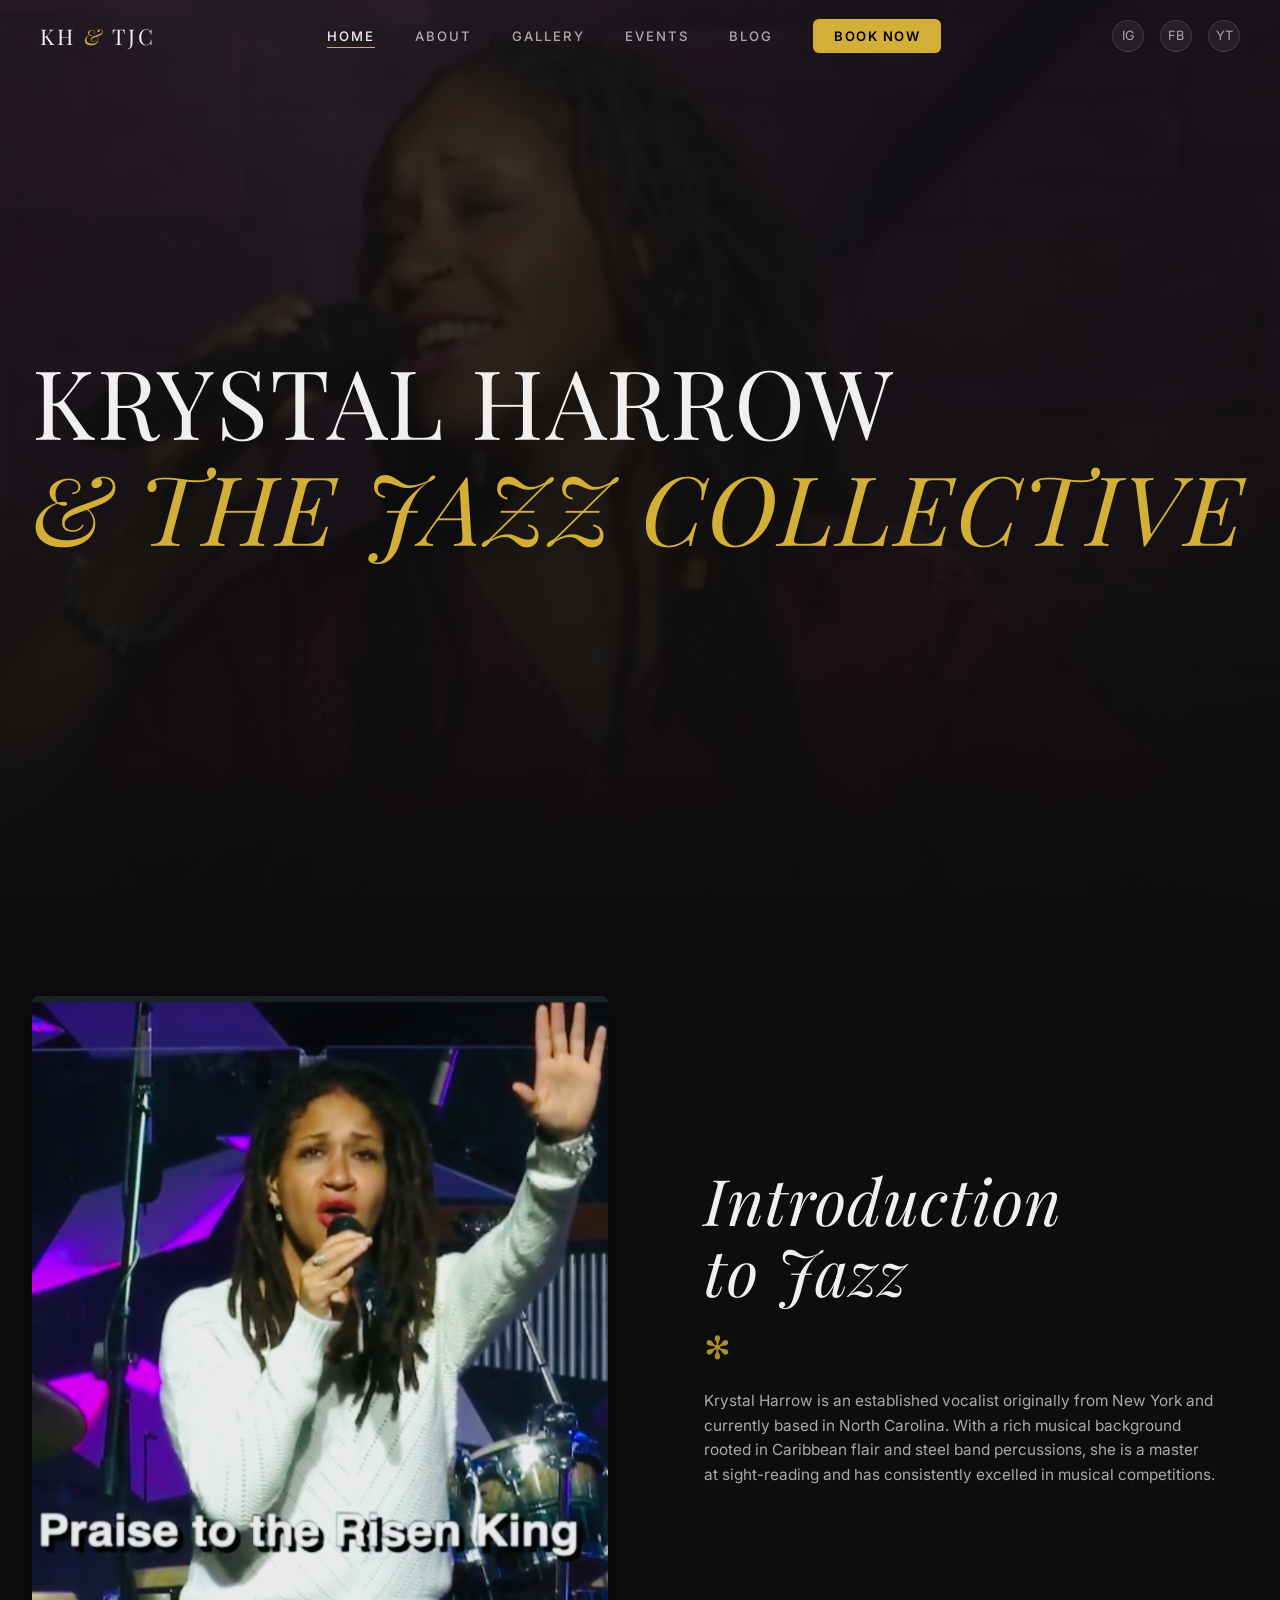
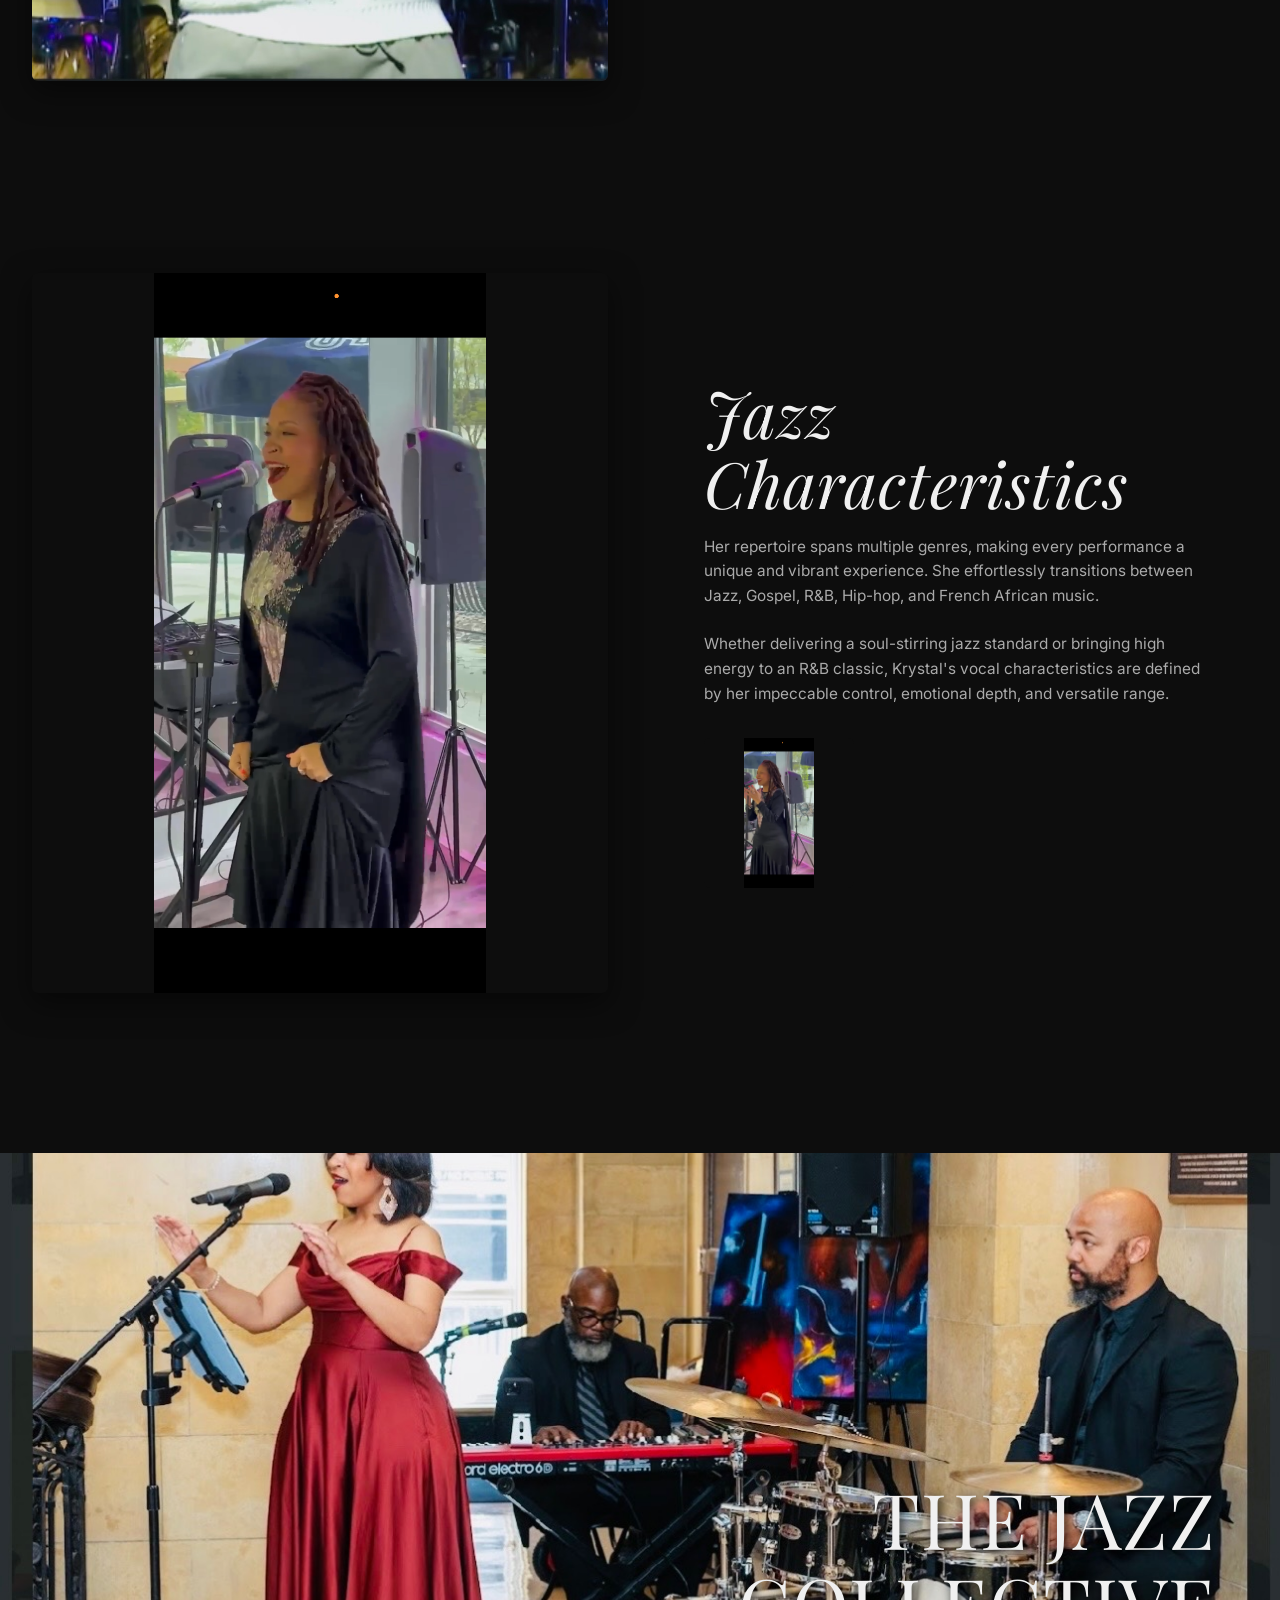
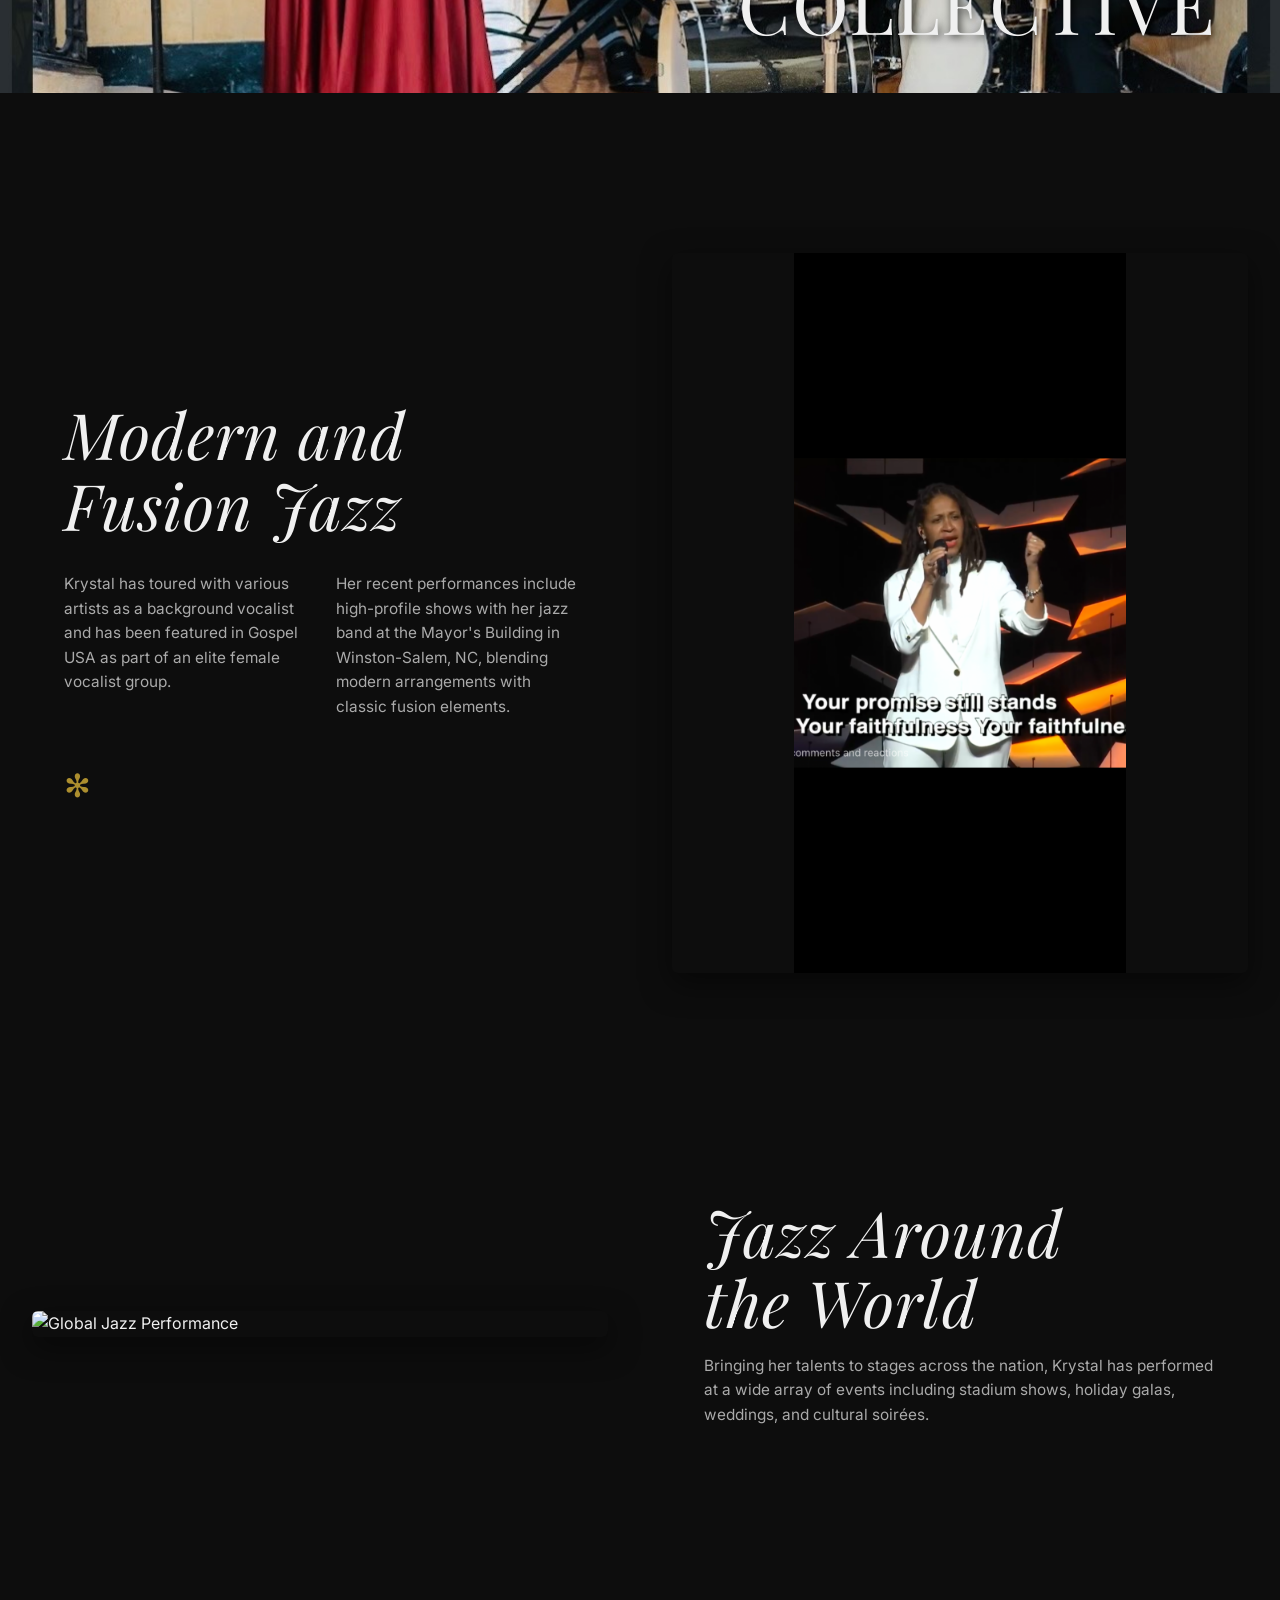
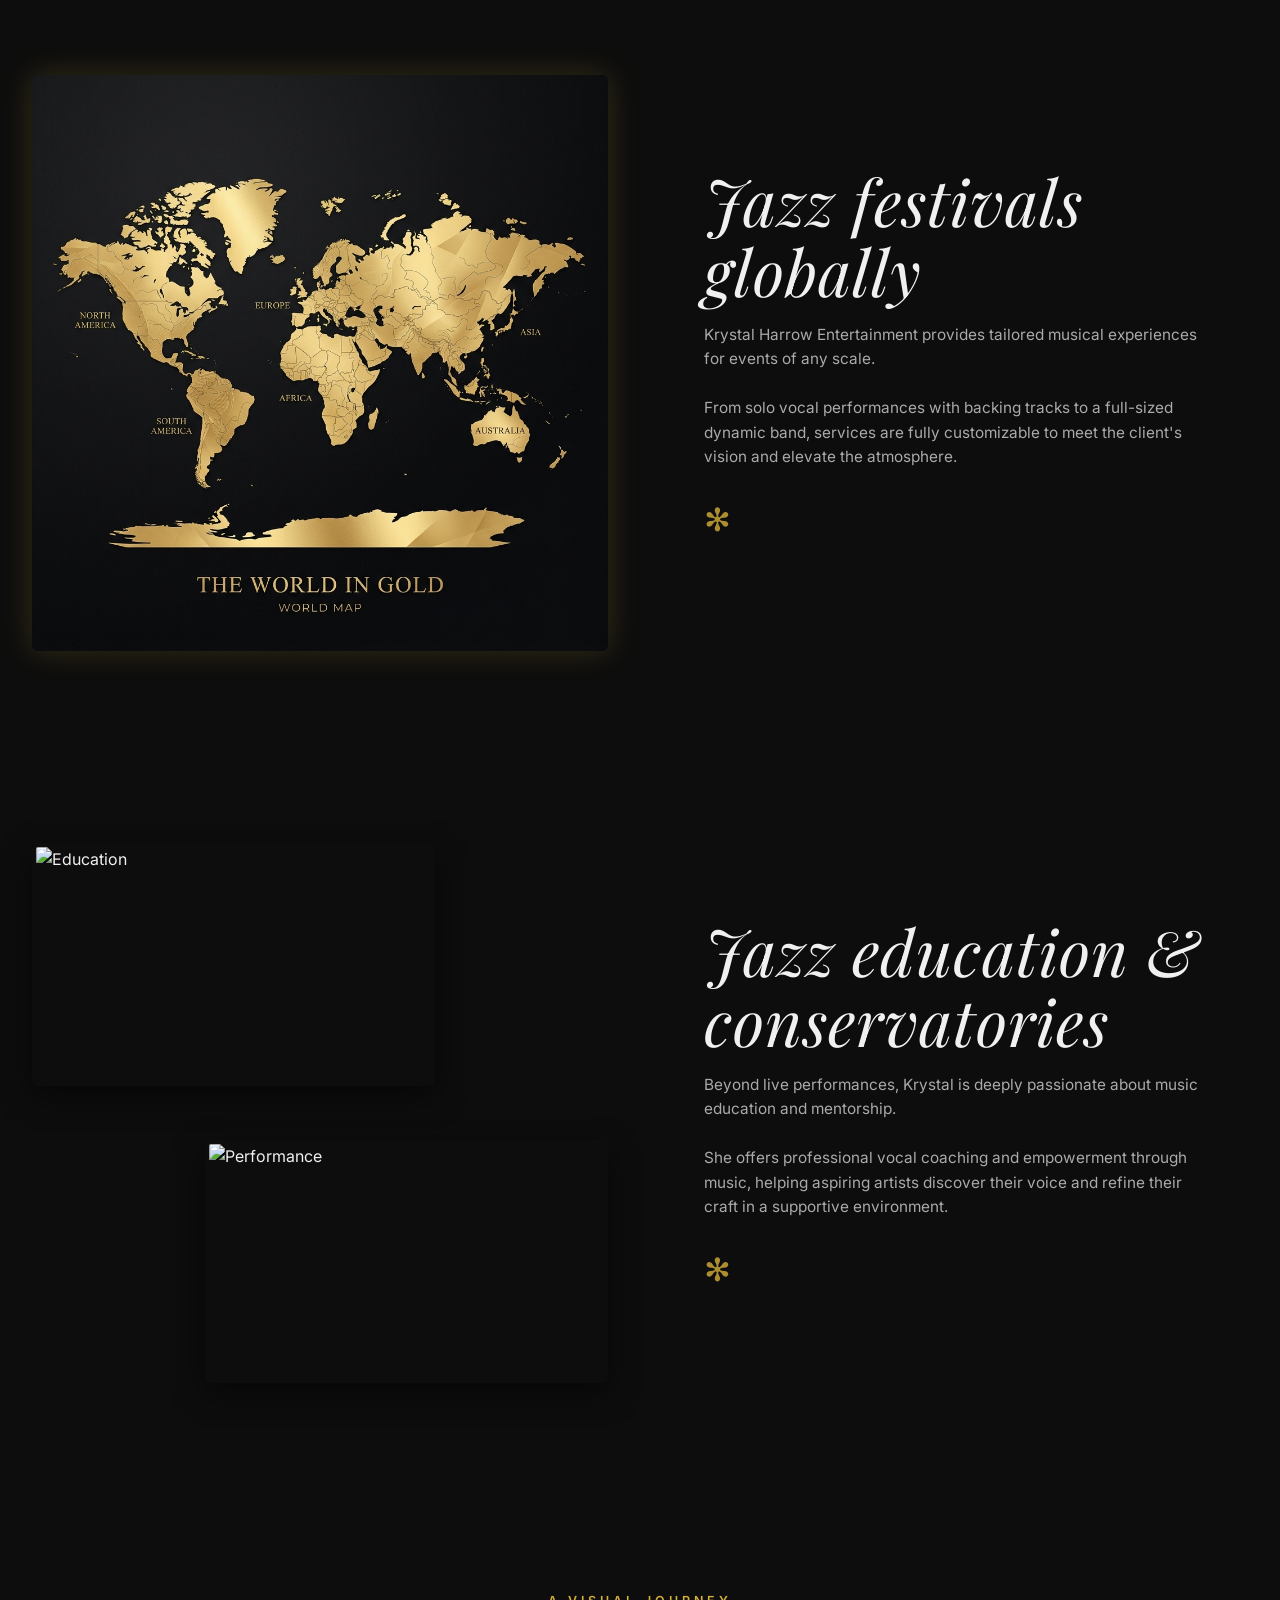
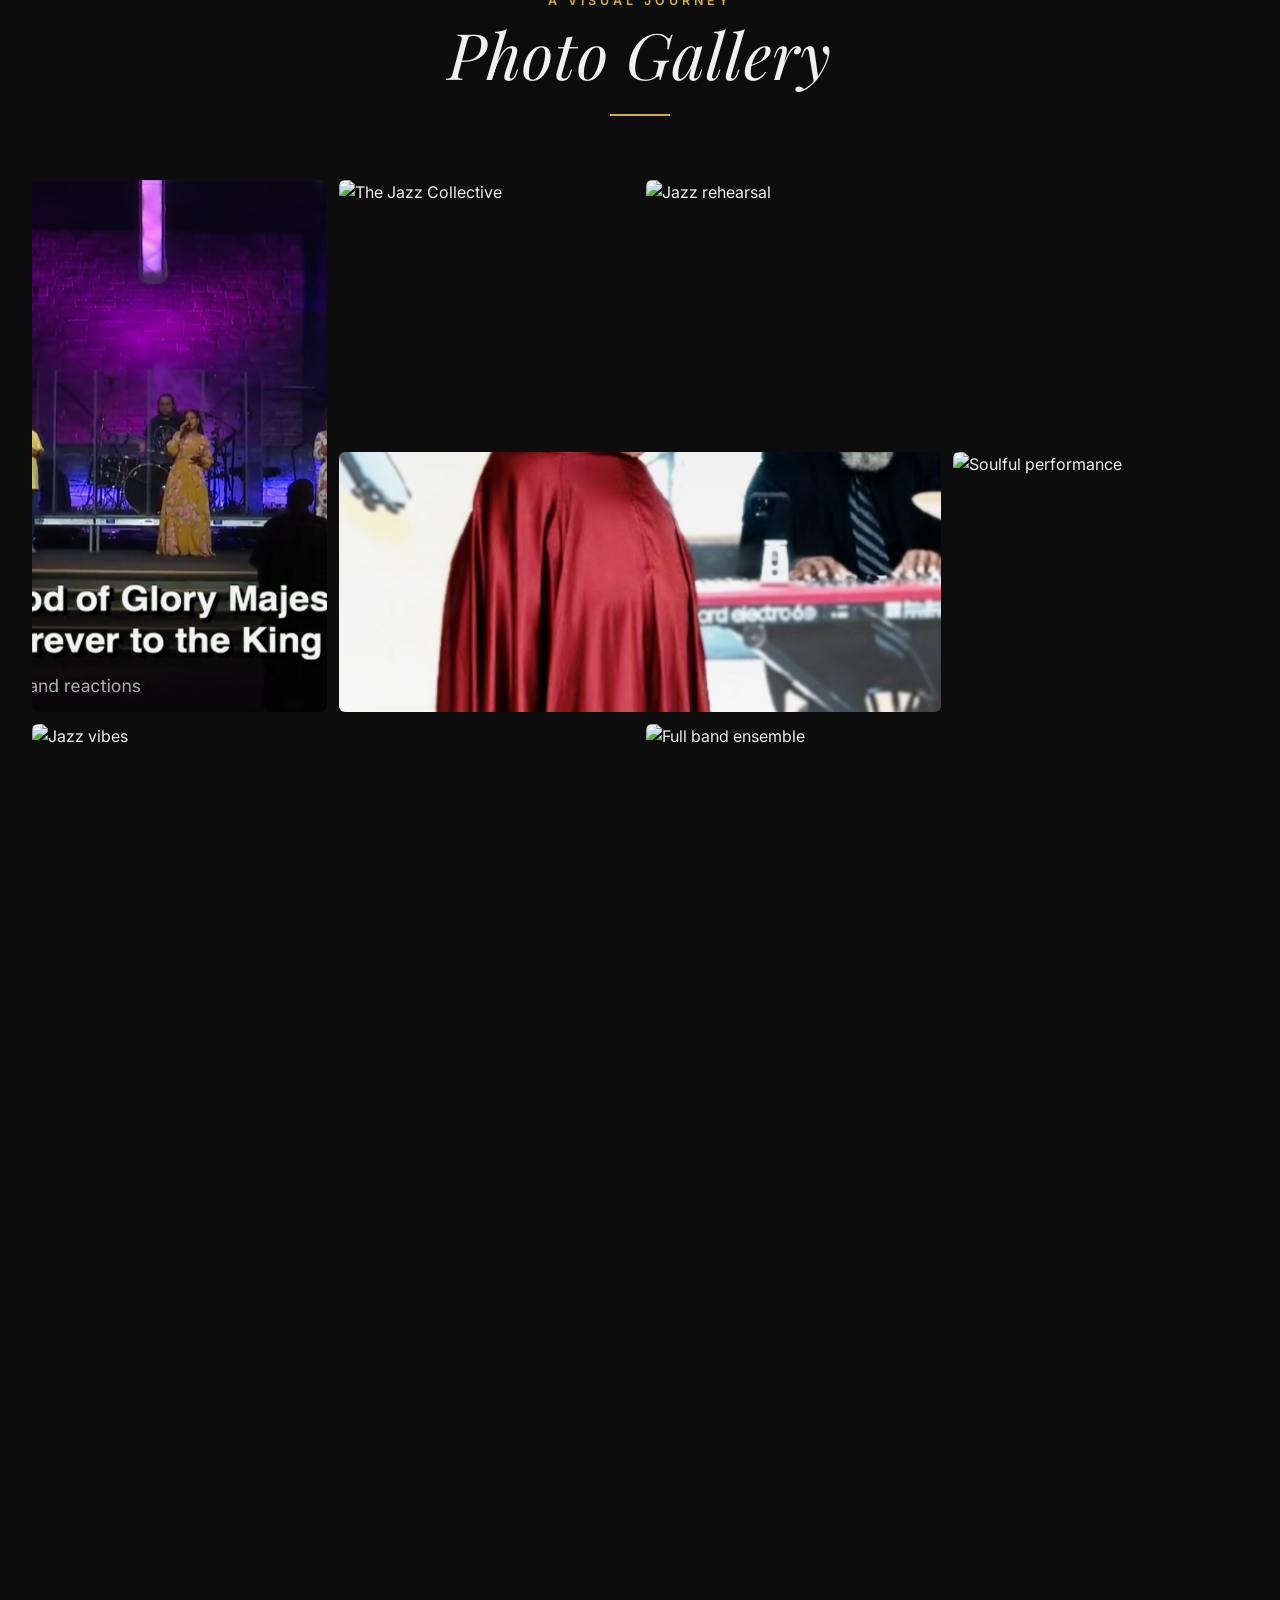
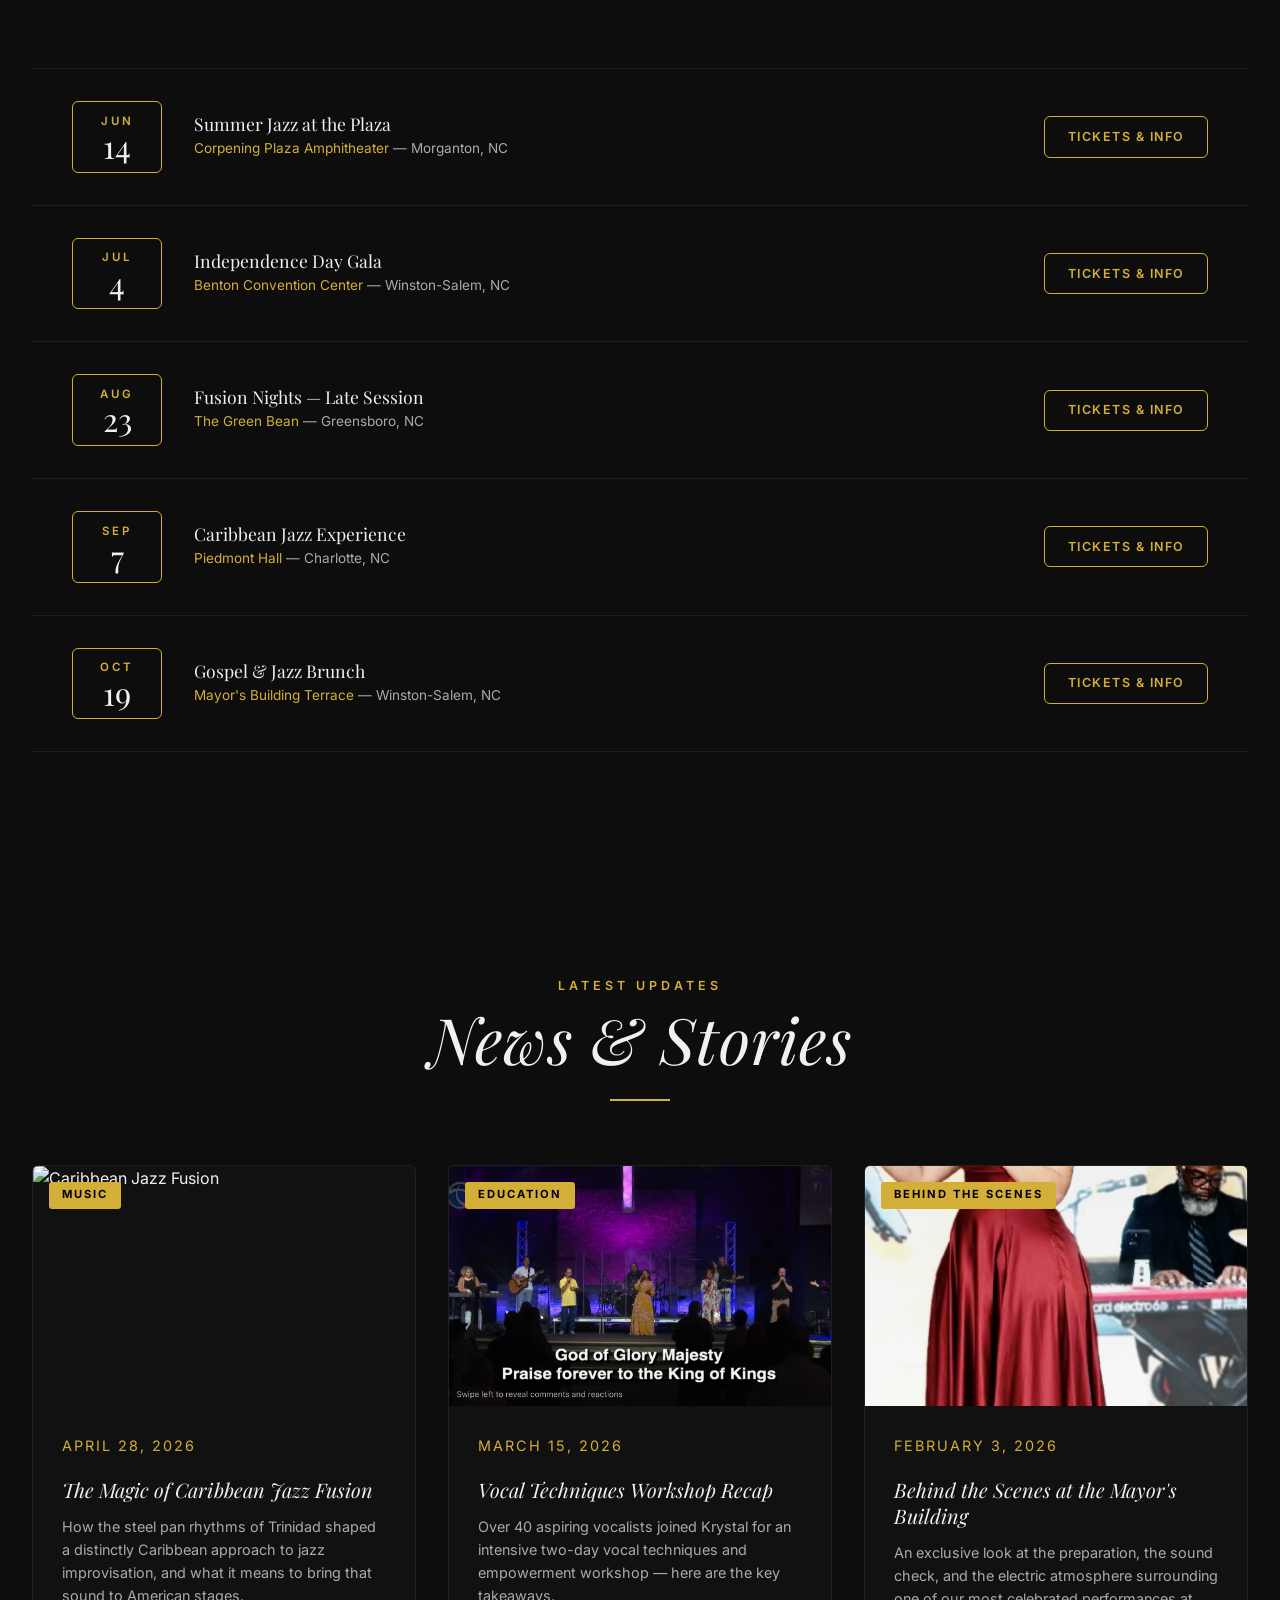
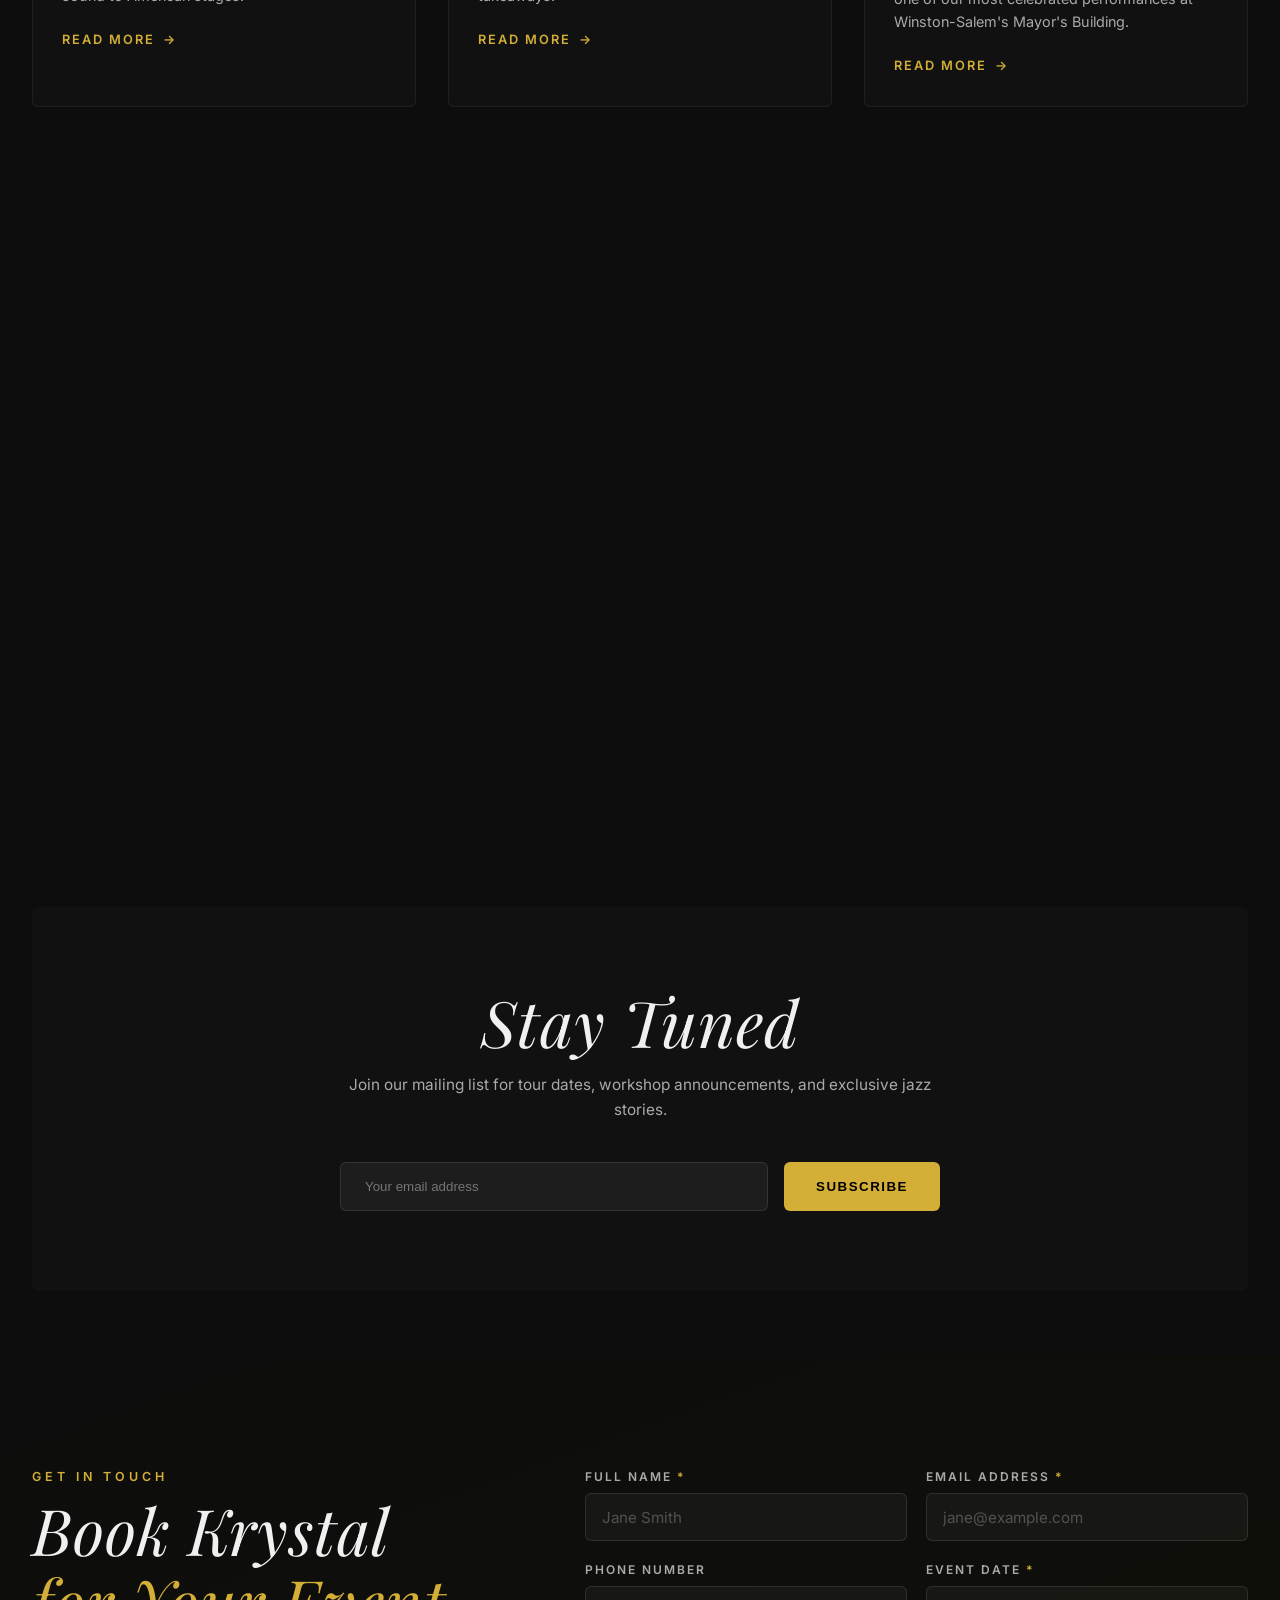
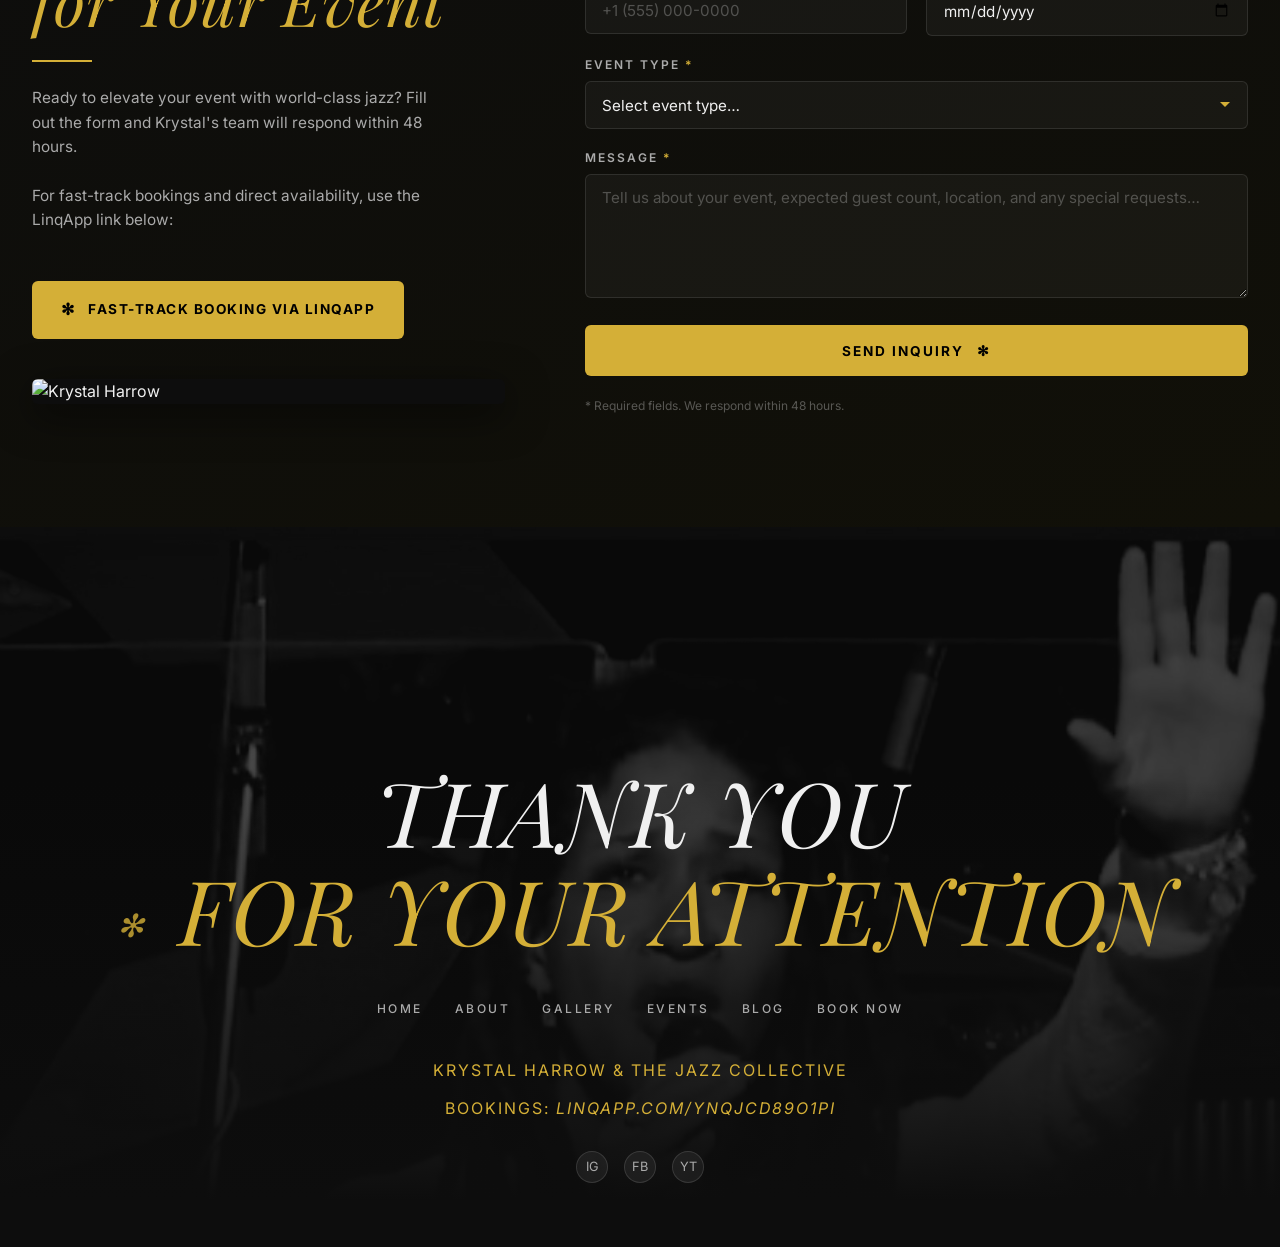
==== commit 951bf15e: "stable release" ====
--- a/index.html
+++ b/index.html
@@ -9,6 +9,9 @@
     <link rel="preconnect" href="https://fonts.gstatic.com" crossorigin>
     <link href="https://fonts.googleapis.com/css2?family=Inter:wght@300;400;500;600&family=Playfair+Display:ital,wght@0,400;0,600;0,700;1,400;1,600&display=swap" rel="stylesheet">
     <link rel="stylesheet" href="style.css">
+    <style id="cms-custom-css"></style>
+    <!-- Google Analytics placeholder -->
+    <script id="cms-ga"></script>
 </head>
 <body>
 
@@ -22,13 +25,11 @@
                 <span></span><span></span><span></span>
             </button>
             <ul class="nav-links" id="nav-links" role="list">
-                <li><a href="#home"    class="nav-link" data-section="home">Home</a></li>
-                <li><a href="#about"   class="nav-link" data-section="about">About</a></li>
-                <li><a href="#gallery" class="nav-link" data-section="gallery">Gallery</a></li>
-                <li><a href="#events"  class="nav-link" data-section="events">Events</a></li>
-                <li><a href="#blog"    class="nav-link" data-section="blog">Blog</a></li>
-                <li><a href="#contact" class="nav-link nav-cta" data-section="contact">Book Now</a></li>
+                <!-- Navigation links injected here -->
             </ul>
+            <div class="nav-socials" id="cms-nav-socials">
+                <!-- Social links injected here -->
+            </div>
         </div>
     </nav>
 
@@ -38,22 +39,18 @@
     <header class="hero" id="home">
         <div class="hero-content">
             <h1 class="fade-in"><span id="cms-hero-title">KRYSTAL HARROW</span> <br><span class="gold-text" id="cms-hero-subtitle">&amp; THE JAZZ COLLECTIVE</span></h1>
-            <div class="hero-images">
-                <div class="img-wrapper slide-up" style="--delay: 0.2s">
-                    <img id="cms-hero-img1" src="images/Photos-3-001/IMG_20260503_112550.jpg" alt="Krystal Harrow performing live">
-                </div>
-                <div class="img-wrapper slide-up" style="--delay: 0.4s">
-                    <img id="cms-hero-img2" src="images/Photos-3-001/IMG_20260503_112550 (6).jpg" alt="The Jazz Collective on stage">
-                </div>
+            <div class="hero-slideshow" id="cms-hero-slides">
+                <!-- Slides injected here -->
             </div>
         </div>
     </header>
 
     <main>
-        <!-- ═══════════════════════════════════════════
-             ABOUT / INTRODUCTION
-        ═══════════════════════════════════════════ -->
-        <section class="split-section" id="about">
+        <div id="cms-section-about">
+            <!-- ═══════════════════════════════════════════
+                 ABOUT / INTRODUCTION
+            ═══════════════════════════════════════════ -->
+            <section class="split-section" id="about">
             <div class="section-images fade-in">
                 <img id="cms-about-intro-img" src="images/Photos-3-001/IMG_20260503_112549.jpg" alt="Introduction to Jazz" class="main-img">
             </div>
@@ -139,6 +136,7 @@
                 <div class="star-icon right">✻</div>
             </div>
         </section>
+        </div>
 
         <!-- ═══════════════════════════════════════════
              GALLERY
@@ -312,6 +310,36 @@
                         <a href="#contact" class="blog-read-more">Read More <span aria-hidden="true">→</span></a>
                     </div>
                 </article>
+            </div>
+        </section>
+
+        <!-- ═══════════════════════════════════════════
+             TESTIMONIALS
+        ═══════════════════════════════════════════ -->
+        <section class="section-block" id="testimonials">
+            <div class="section-header fade-in">
+                <span class="section-label">REVIEWS</span>
+                <h2 id="cms-testimonials-title">What They Say</h2>
+                <div class="gold-line"></div>
+            </div>
+            <div class="testimonials-grid" id="cms-testimonials-list">
+                <!-- Testimonials injected here -->
+            </div>
+        </section>
+
+        <!-- ═══════════════════════════════════════════
+             NEWSLETTER
+        ═══════════════════════════════════════════ -->
+        <section class="section-block newsletter-section" id="newsletter">
+            <div class="newsletter-card fade-in">
+                <h2 id="cms-newsletter-heading">Stay Tuned</h2>
+                <p id="cms-newsletter-body">Join our mailing list for tour dates and exclusive stories.</p>
+                <div id="cms-newsletter-container">
+                    <form class="newsletter-form">
+                        <input type="email" placeholder="Your email address" required>
+                        <button type="submit" class="btn-cta" id="cms-newsletter-btn">Subscribe</button>
+                    </form>
+                </div>
             </div>
         </section>
 
@@ -393,16 +421,14 @@
     ═══════════════════════════════════════════ -->
     <footer class="footer fade-in">
         <h2 class="thank-you"><span id="cms-footer-thankyou">THANK YOU</span><br><span class="star-icon inline">✻</span> <span class="gold-text" id="cms-footer-subtext">FOR YOUR ATTENTION</span></h2>
-        <nav class="footer-nav" aria-label="Footer Navigation">
-            <a href="#home">Home</a>
-            <a href="#about">About</a>
-            <a href="#gallery">Gallery</a>
-            <a href="#events">Events</a>
-            <a href="#blog">Blog</a>
-            <a href="#contact">Contact</a>
+        <nav class="footer-nav" id="footer-nav" aria-label="Footer Navigation">
+            <!-- Footer links injected here -->
         </nav>
         <p class="footer-credits" id="cms-footer-credits">Krystal Harrow &amp; The Jazz Collective</p>
         <p class="booking-info">Bookings: <a id="cms-footer-booking-url" href="https://linqapp.com/ynqjcd89o1pi" target="_blank" rel="noopener noreferrer" class="gold-text"><span id="cms-footer-booking-text">linqapp.com/ynqjcd89o1pi</span></a></p>
+        <div class="footer-socials" id="cms-footer-socials">
+            <!-- Social links injected here -->
+        </div>
         <div class="footer-bg">
             <img src="images/Photos-3-001/IMG_20260503_112549.jpg" alt="">
         </div>
--- a/style.css
+++ b/style.css
@@ -169,15 +169,31 @@
 .hero-content { max-width: 1400px; margin: 0 auto; width: 100%; }
 .hero h1      { margin-bottom: 3rem; }
 
-.hero-images {
-    display: grid;
-    grid-template-columns: 1fr 1fr;
-    gap: 2rem;
-    align-items: start;
-}
-.hero-images .img-wrapper { overflow: hidden; border-radius: var(--radius); }
-.hero-images img { width:100%; height:60vh; transition: transform 0.7s ease; }
-.hero-images .img-wrapper:hover img { transform: scale(1.05); }
+/* ─── Hero Slideshow ─────────────────────── */
+.hero-slideshow {
+    position: absolute;
+    top: 0; left: 0; width: 100%; height: 100%;
+    z-index: -1;
+    overflow: hidden;
+}
+.hero-slide {
+    position: absolute;
+    inset: 0;
+    opacity: 0;
+    transition: opacity 1.5s ease;
+    background-size: cover;
+    background-position: center;
+}
+.hero-slide.active { opacity: 0.35; } /* Subdued background for readability */
+
+.hero-slideshow::after {
+    content: '';
+    position: absolute;
+    inset: 0;
+    background: linear-gradient(to bottom, rgba(13,13,13,0.4), var(--bg-color));
+}
+
+.hero-images { display: none; } /* Hide old static images */
 
 /* ─── Split Sections ─────────────────────── */
 .split-section {
@@ -765,3 +781,230 @@
     .gallery-item.g-wide { grid-column: span 1; }
     .section-block { padding: 5rem 1.2rem; }
 }
+
+/* ─── Lightbox ───────────────────────────────────────────────── */
+.lb-overlay {
+    position: fixed;
+    inset: 0;
+    background: rgba(0,0,0,0.96);
+    z-index: 9999;
+    display: flex;
+    align-items: center;
+    justify-content: center;
+    opacity: 0;
+    transition: opacity 0.3s ease;
+    cursor: zoom-out;
+}
+.lb-overlay.lb-active  { opacity: 1; }
+.lb-overlay.lb-hidden  { display: none !important; }
+
+.lb-inner {
+    display: flex;
+    flex-direction: column;
+    align-items: center;
+    cursor: default;
+    padding: 0 4rem;
+    max-width: 100vw;
+}
+
+#lb-img {
+    max-width: 88vw;
+    max-height: 80vh;
+    object-fit: contain;
+    border-radius: 4px;
+    box-shadow: 0 24px 70px rgba(0,0,0,0.9);
+    display: block;
+    transition: opacity 0.18s ease;
+    user-select: none;
+}
+
+#lb-caption {
+    color: rgba(255,255,255,0.55);
+    font-size: 0.82rem;
+    margin-top: 1rem;
+    text-align: center;
+    letter-spacing: 1px;
+    font-family: var(--body-font);
+    min-height: 1.2em;
+}
+
+#lb-counter {
+    color: var(--gold);
+    font-size: 0.68rem;
+    letter-spacing: 3px;
+    text-transform: uppercase;
+    margin-top: 0.3rem;
+    font-family: var(--body-font);
+    min-height: 1em;
+}
+
+.lb-close {
+    position: fixed;
+    top: 1.25rem; right: 1.25rem;
+    background: rgba(255,255,255,0.08);
+    border: 1px solid rgba(255,255,255,0.14);
+    color: #fff;
+    font-size: 1.5rem;
+    width: 46px; height: 46px;
+    border-radius: 50%;
+    cursor: pointer;
+    display: flex; align-items: center; justify-content: center;
+    transition: background 0.2s;
+    z-index: 10001;
+    line-height: 1;
+}
+.lb-close:hover { background: rgba(255,255,255,0.18); }
+
+.lb-arrow {
+    position: fixed;
+    top: 50%; transform: translateY(-50%);
+    background: rgba(255,255,255,0.07);
+    border: 1px solid rgba(255,255,255,0.12);
+    color: #fff;
+    font-size: 1.4rem;
+    width: 52px; height: 52px;
+    border-radius: 50%;
+    cursor: pointer;
+    display: flex; align-items: center; justify-content: center;
+    transition: background 0.2s, border-color 0.2s;
+    z-index: 10001;
+}
+.lb-arrow:hover { background: rgba(212,175,55,0.2); border-color: var(--gold); }
+.lb-arrow:disabled { opacity: 0.15; cursor: default; }
+.lb-arrow.lb-prev { left: 1rem; }
+.lb-arrow.lb-next { right: 1rem; }
+
+/* zoom cursor on all clickable images */
+.gallery-item img,
+.section-images img,
+.hero-images img,
+.blog-img-wrap img,
+.contact-photo img,
+.small-images img { cursor: zoom-in; }
+
+/* ─── Social Links ────────────────────────── */
+.nav-socials, .footer-socials {
+    display: flex;
+    gap: 1rem;
+    align-items: center;
+}
+.social-link {
+    display: flex;
+    align-items: center;
+    justify-content: center;
+    width: 32px;
+    height: 32px;
+    border-radius: 50%;
+    background: rgba(255,255,255,0.06);
+    border: 1px solid rgba(255,255,255,0.12);
+    color: var(--text-muted);
+    font-size: 0.8rem;
+    transition: all var(--transition);
+}
+.social-link:hover {
+    color: var(--gold);
+    border-color: var(--gold);
+    background: var(--gold-dim);
+    transform: translateY(-2px);
+}
+.footer-socials {
+    margin-top: 1rem;
+    position: relative;
+    z-index: 10;
+}
+
+/* ─── CMS Utilities ──────────────────────── */
+.cms-hidden-section {
+    display: none !important;
+}
+
+/* ─── Testimonials ───────────────────────── */
+.testimonials-grid {
+    display: grid;
+    grid-template-columns: repeat(2, 1fr);
+    gap: 2.5rem;
+    margin-top: 2rem;
+}
+.testimonial-card {
+    background: var(--bg-2);
+    padding: 2.5rem;
+    border-radius: var(--radius);
+    border: 1px solid rgba(255,255,255,0.05);
+    position: relative;
+}
+.testimonial-card::before {
+    content: '"';
+    position: absolute;
+    top: 1rem; right: 2rem;
+    font-family: var(--heading-font);
+    font-size: 5rem;
+    color: var(--gold-dim);
+    line-height: 1;
+}
+.testimonial-quote {
+    font-family: var(--heading-font);
+    font-size: 1.25rem;
+    font-style: italic;
+    color: var(--text-color);
+    margin-bottom: 1.5rem;
+    line-height: 1.4;
+}
+.testimonial-stars {
+    color: var(--gold);
+    font-size: 0.9rem;
+    margin-bottom: 0.5rem;
+}
+.testimonial-name {
+    font-size: 0.8rem;
+    font-weight: 600;
+    letter-spacing: 2px;
+    text-transform: uppercase;
+    color: var(--text-muted);
+}
+
+/* ─── Newsletter ─────────────────────────── */
+.newsletter-section {
+    background: var(--bg-2);
+    margin: 4rem 2rem;
+    border-radius: var(--radius);
+    text-align: center;
+    padding: 5rem 2rem;
+}
+.newsletter-card {
+    max-width: 600px;
+    margin: 0 auto;
+}
+.newsletter-card h2 { margin-bottom: 1rem; }
+.newsletter-form {
+    display: flex;
+    gap: 1rem;
+    margin-top: 2.5rem;
+}
+.newsletter-form input {
+    flex: 1;
+    background: rgba(255,255,255,0.05);
+    border: 1px solid rgba(255,255,255,0.1);
+    padding: 1rem 1.5rem;
+    border-radius: var(--radius);
+    color: #fff;
+    outline: none;
+}
+.newsletter-form input:focus { border-color: var(--gold); }
+.newsletter-form .btn-cta {
+    background: var(--gold);
+    color: #000;
+    border: none;
+    padding: 1rem 2rem;
+    border-radius: var(--radius);
+    font-weight: 700;
+    letter-spacing: 1.5px;
+    text-transform: uppercase;
+    cursor: pointer;
+    transition: all var(--transition);
+}
+.newsletter-form .btn-cta:hover { background: var(--gold-muted); transform: translateY(-2px); }
+
+@media (max-width: 768px) {
+    .testimonials-grid { grid-template-columns: 1fr; }
+    .newsletter-form { flex-direction: column; }
+}
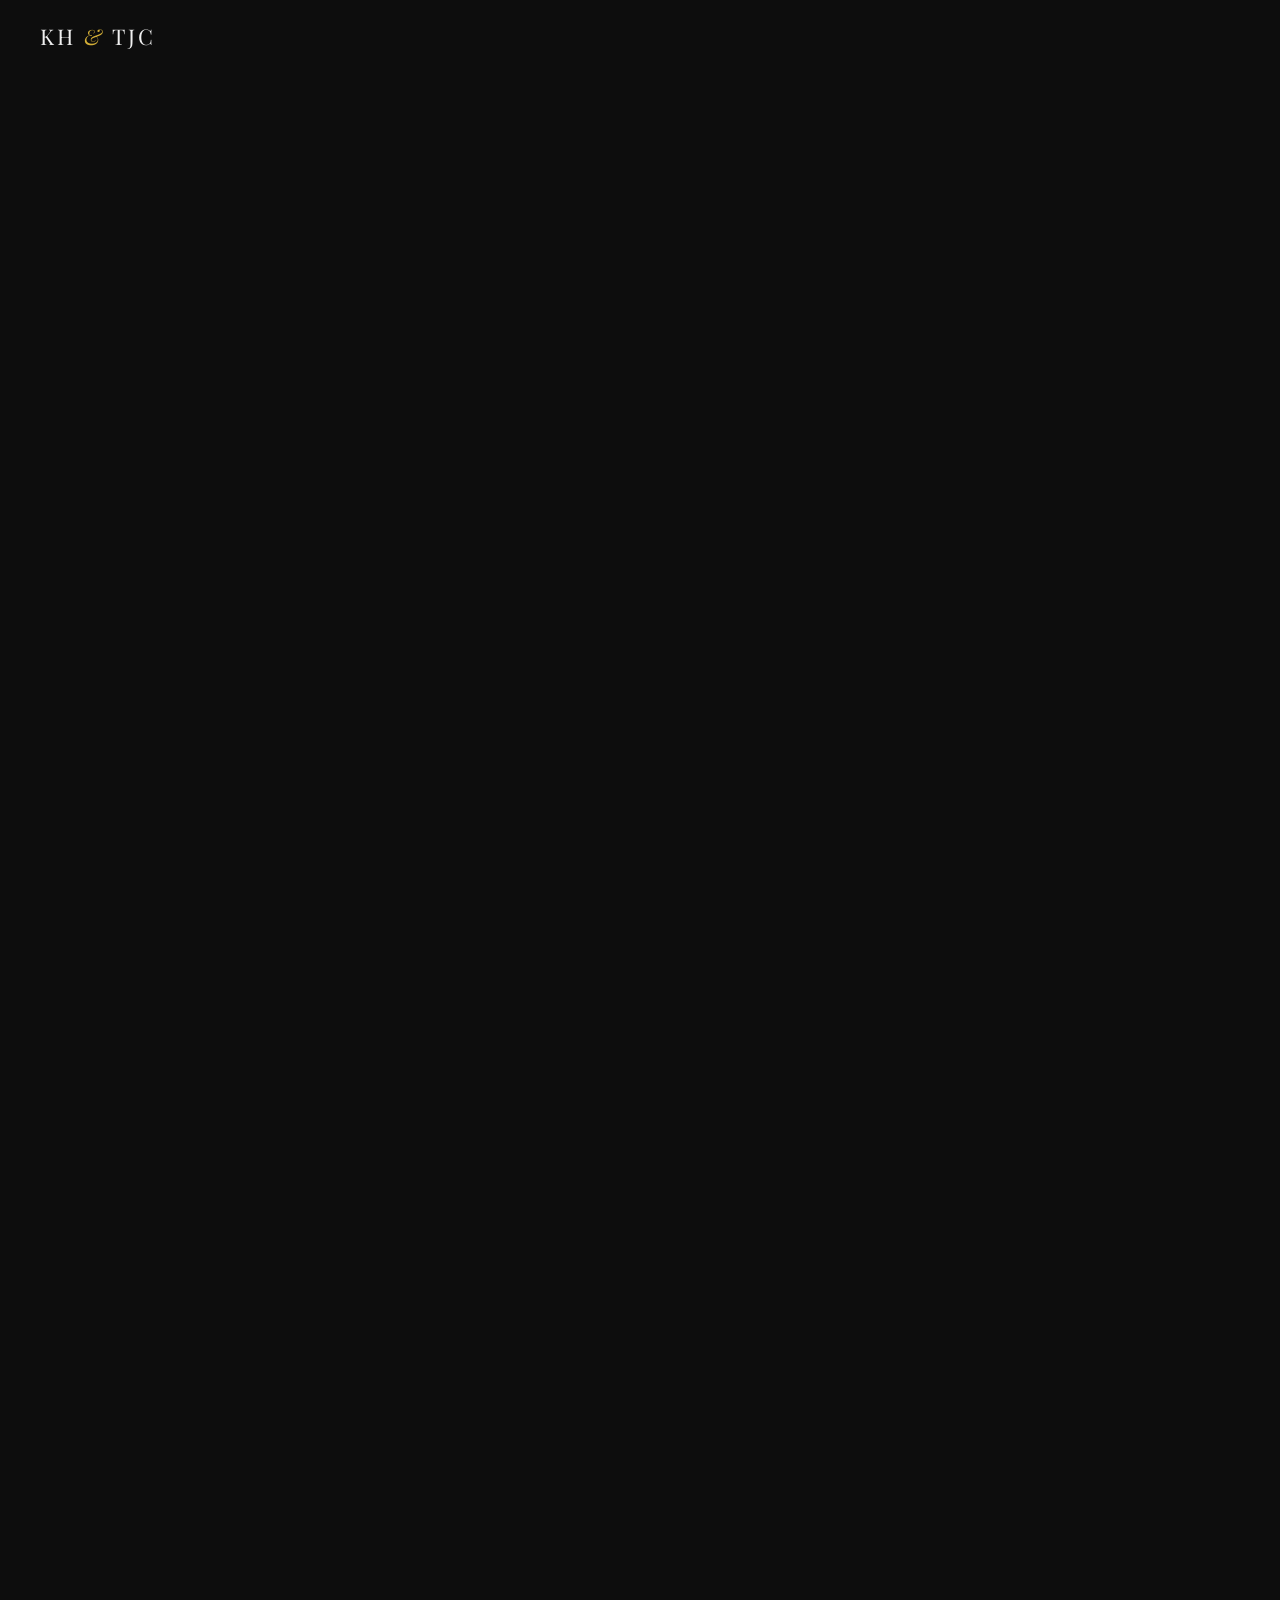
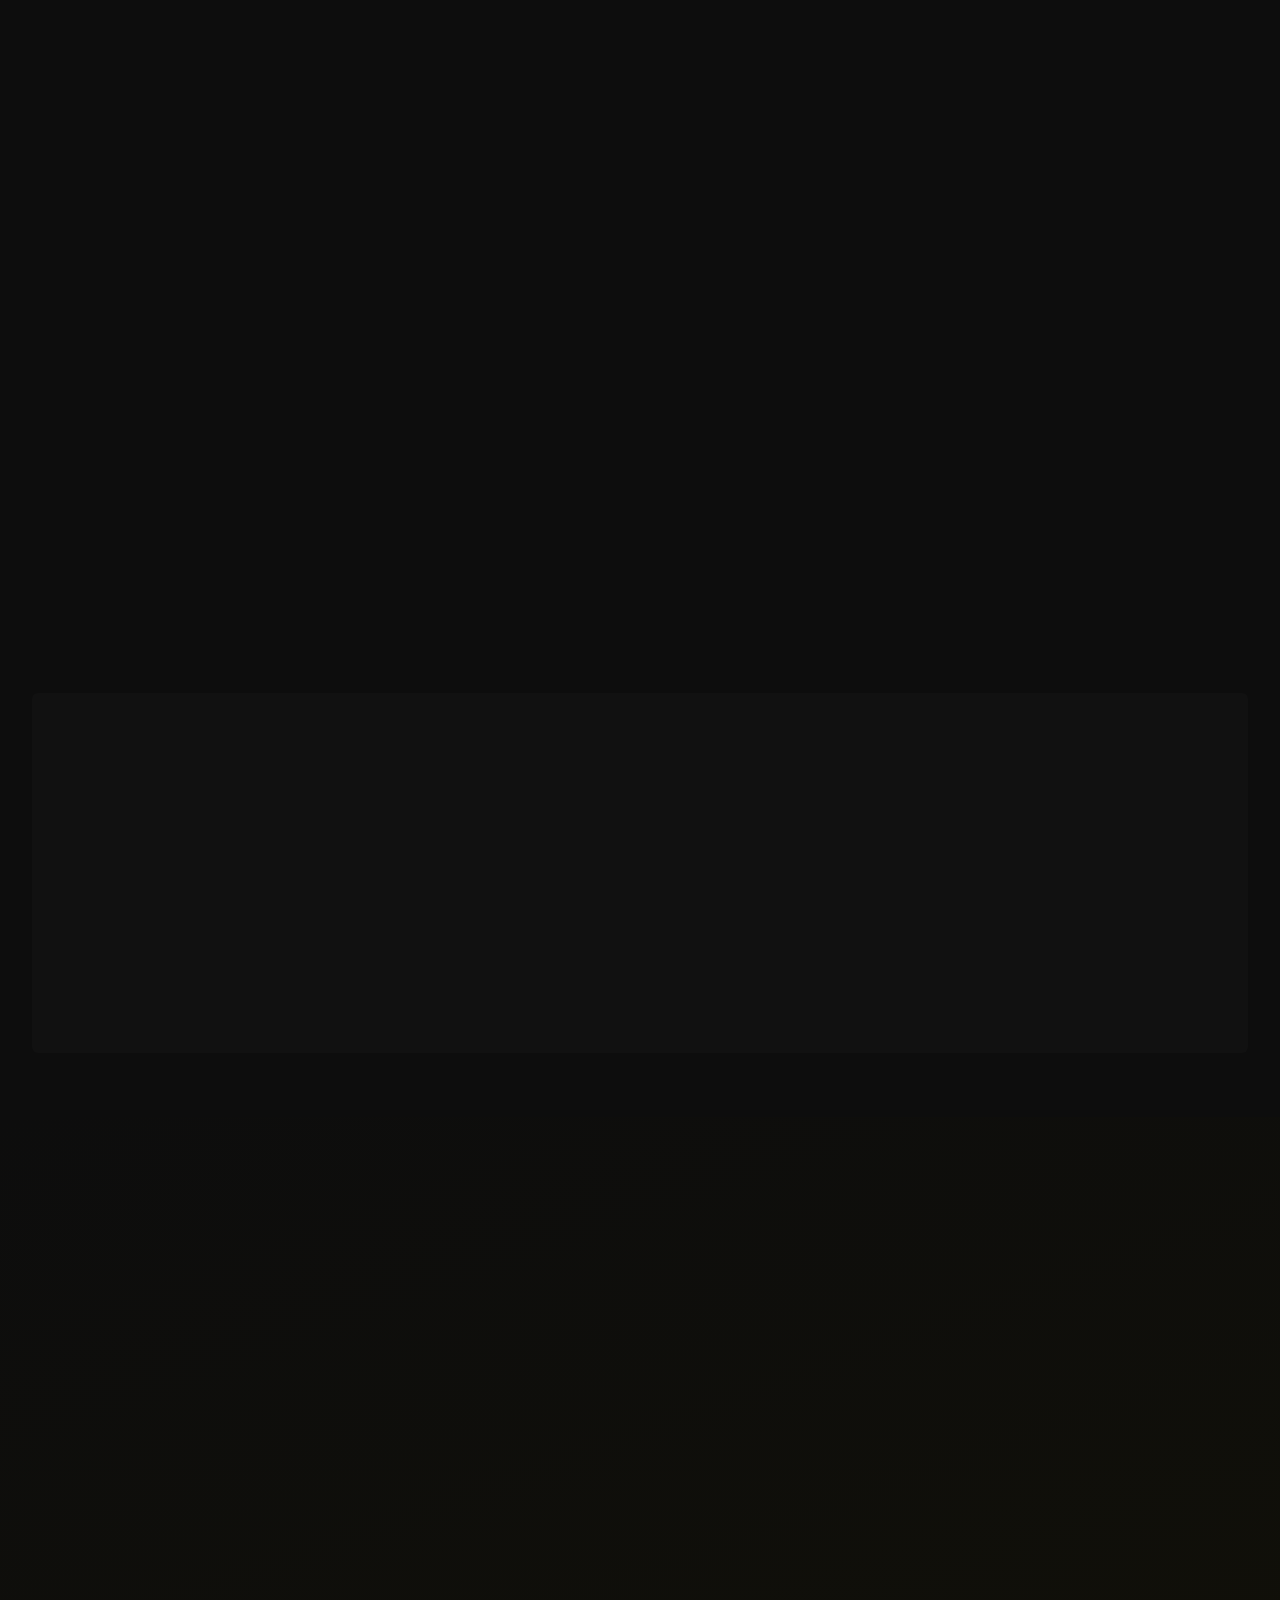
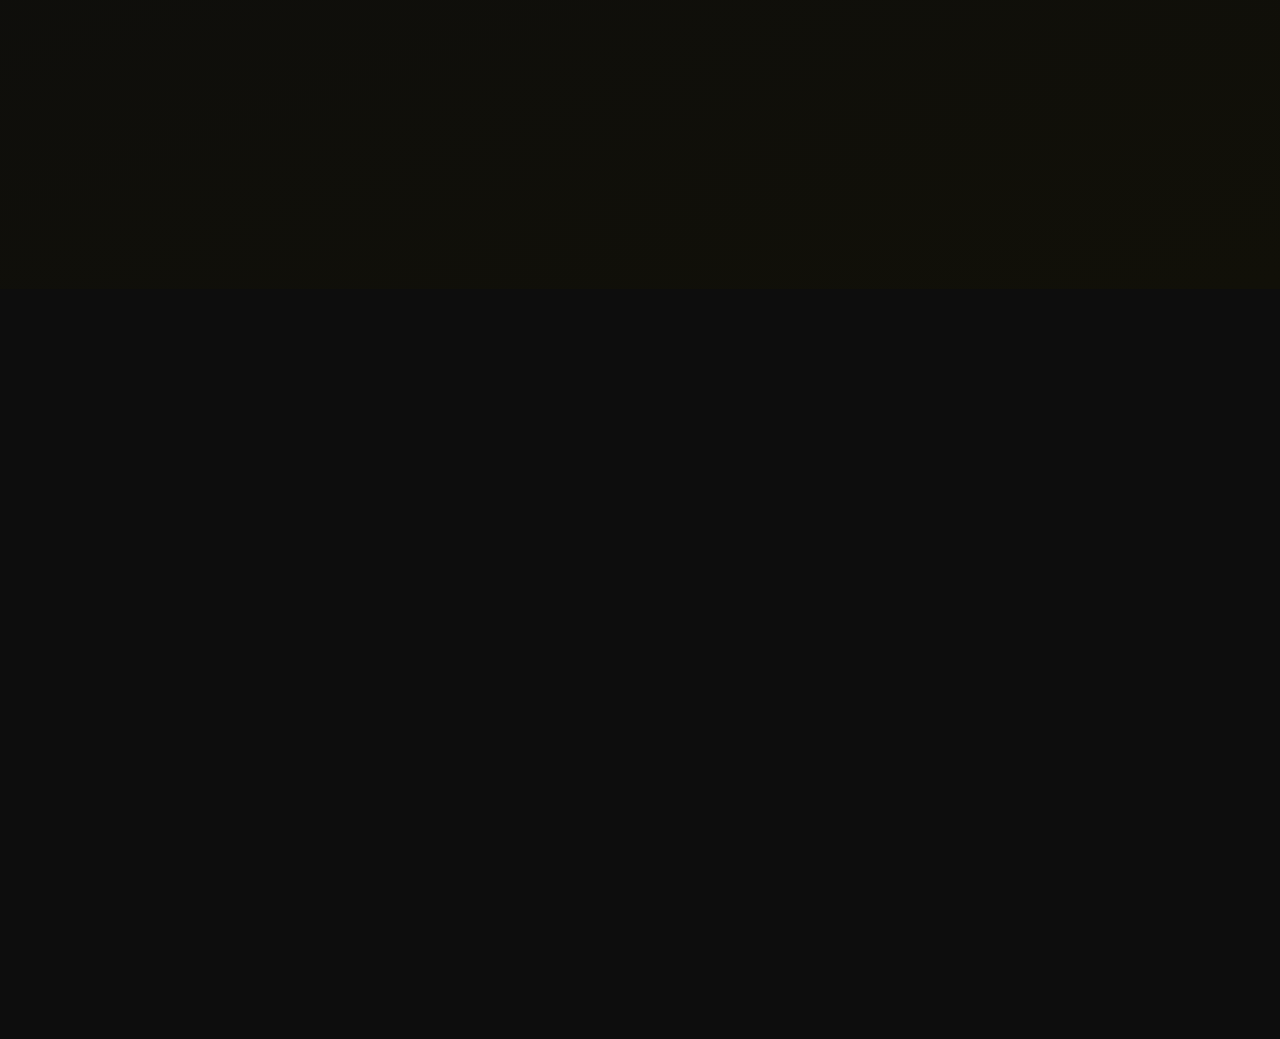
==== commit abc69c06: "update1" ====
--- a/index.html
+++ b/index.html
@@ -10,6 +10,11 @@
     <link href="https://fonts.googleapis.com/css2?family=Inter:wght@300;400;500;600&family=Playfair+Display:ital,wght@0,400;0,600;0,700;1,400;1,600&display=swap" rel="stylesheet">
     <link rel="stylesheet" href="style.css">
     <style id="cms-custom-css"></style>
+    <!-- Dynamic SEO -->
+    <meta property="og:type" content="website">
+    <meta property="og:title" id="og-title" content="Krystal Harrow">
+    <meta property="og:description" id="og-desc" content="Premium Jazz Entertainment">
+    <meta property="og:image" id="og-img" content="">
     <!-- Google Analytics placeholder -->
     <script id="cms-ga"></script>
 </head>
@@ -434,6 +439,63 @@
         </div>
     </footer>
 
+    <!-- ═══════════════════════════════════════════
+         OVERLAYS & MODALS (Sprint 5)
+    ═══════════════════════════════════════════ -->
+
+    <!-- Press Kit / Protected EPK -->
+    <div id="press-kit-overlay" class="sub-page-overlay hidden">
+        <div class="overlay-content">
+            <button class="close-overlay" id="close-epk">×</button>
+            <div id="epk-lock" class="epk-lock-screen">
+                <span class="lock-icon">🔒</span>
+                <h2>Protected Press Kit</h2>
+                <p>Please enter the password to view assets and bio.</p>
+                <div class="lock-form">
+                    <input type="password" id="epk-pass" placeholder="Password...">
+                    <button id="epk-unlock-btn">Unlock</button>
+                </div>
+            </div>
+            <div id="epk-content" class="epk-main-content hidden">
+                <div class="section-header">
+                    <span class="section-label">ELECTRONIC PRESS KIT</span>
+                    <h2>Press Kit</h2>
+                    <div class="gold-line"></div>
+                </div>
+                <div class="epk-grid">
+                    <div class="epk-bio">
+                        <h3>Biography</h3>
+                        <p id="cms-epk-bio"></p>
+                    </div>
+                    <div class="epk-assets">
+                        <h3>Assets & Downloads</h3>
+                        <ul id="cms-epk-assets" class="asset-list"></ul>
+                    </div>
+                </div>
+            </div>
+        </div>
+    </div>
+
+    <!-- Blog Full Post Modal -->
+    <div id="blog-modal" class="sub-page-overlay hidden">
+        <div class="overlay-content blog-modal-content">
+            <button class="close-overlay" id="close-blog">×</button>
+            <div class="blog-full-post">
+                <div class="blog-post-header">
+                    <span class="blog-post-date" id="cms-full-blog-date"></span>
+                    <h2 id="cms-full-blog-title"></h2>
+                    <div class="gold-line"></div>
+                </div>
+                <div class="blog-post-hero">
+                    <img id="cms-full-blog-img" src="" alt="">
+                </div>
+                <div class="blog-post-content" id="cms-full-blog-content">
+                    <!-- Full content injected here -->
+                </div>
+            </div>
+        </div>
+    </div>
+
     <script src="content.js"></script>
     <script src="script.js"></script>
 </body>
--- a/style.css
+++ b/style.css
@@ -1008,3 +1008,99 @@
     .testimonials-grid { grid-template-columns: 1fr; }
     .newsletter-form { flex-direction: column; }
 }
+
+/* ─── Sub-page Overlays (Sprint 5) ───────── */
+.sub-page-overlay {
+    position: fixed;
+    inset: 0;
+    background: rgba(13,13,13,0.98);
+    z-index: 2000;
+    display: flex;
+    align-items: center;
+    justify-content:center;
+    padding: 2rem;
+    overflow-y: auto;
+    backdrop-filter: blur(10px);
+}
+.sub-page-overlay.hidden { display: none; }
+
+.overlay-content {
+    background: var(--bg-2);
+    width: 100%;
+    max-width: 1000px;
+    min-height: 400px;
+    border-radius: var(--radius);
+    padding: 4rem;
+    position: relative;
+    border: 1px solid rgba(255,255,255,0.05);
+}
+.close-overlay {
+    position: absolute;
+    top: 2rem; right: 2rem;
+    background: none; border: none;
+    color: #fff; font-size: 2.5rem;
+    cursor: pointer;
+    line-height: 1;
+}
+
+/* EPK Specific */
+.epk-lock-screen {
+    text-align: center;
+    padding: 4rem 0;
+}
+.lock-icon { font-size: 4rem; display: block; margin-bottom: 1.5rem; }
+.lock-form {
+    margin-top: 2rem;
+    display: flex;
+    justify-content: center;
+    gap: 1rem;
+}
+.lock-form input {
+    background: rgba(255,255,255,0.05);
+    border: 1px solid rgba(255,255,255,0.1);
+    color: #fff;
+    padding: 0.75rem 1.5rem;
+    border-radius: var(--radius);
+    outline: none;
+}
+.lock-form button {
+    background: var(--gold);
+    color: #000;
+    border: none;
+    padding: 0.75rem 2rem;
+    border-radius: var(--radius);
+    font-weight: 700;
+    cursor: pointer;
+}
+
+.epk-grid {
+    display: grid;
+    grid-template-columns: 3fr 2fr;
+    gap: 4rem;
+    margin-top: 3rem;
+}
+.epk-bio { line-height: 1.8; color: var(--text-color); }
+.asset-list { list-style: none; padding: 0; }
+.asset-list li {
+    padding: 1rem;
+    background: rgba(255,255,255,0.03);
+    margin-bottom: 0.75rem;
+    border-radius: var(--radius);
+    display: flex;
+    justify-content: space-between;
+    align-items: center;
+}
+.asset-list li::after { content: '📁'; opacity: 0.5; }
+
+/* Blog Modal Specific */
+.blog-modal-content { padding: 0; overflow: hidden; }
+.blog-post-header { padding: 4rem 4rem 2rem; }
+.blog-post-hero img { width: 100%; height: 400px; object-fit: cover; }
+.blog-post-content { padding: 4rem; line-height: 1.8; color: var(--text-color); font-size: 1.1rem; }
+.blog-post-content p { margin-bottom: 1.5rem; }
+
+@media (max-width: 768px) {
+    .epk-grid { grid-template-columns: 1fr; }
+    .overlay-content { padding: 2rem; }
+    .blog-post-header, .blog-post-content { padding: 2rem; }
+}
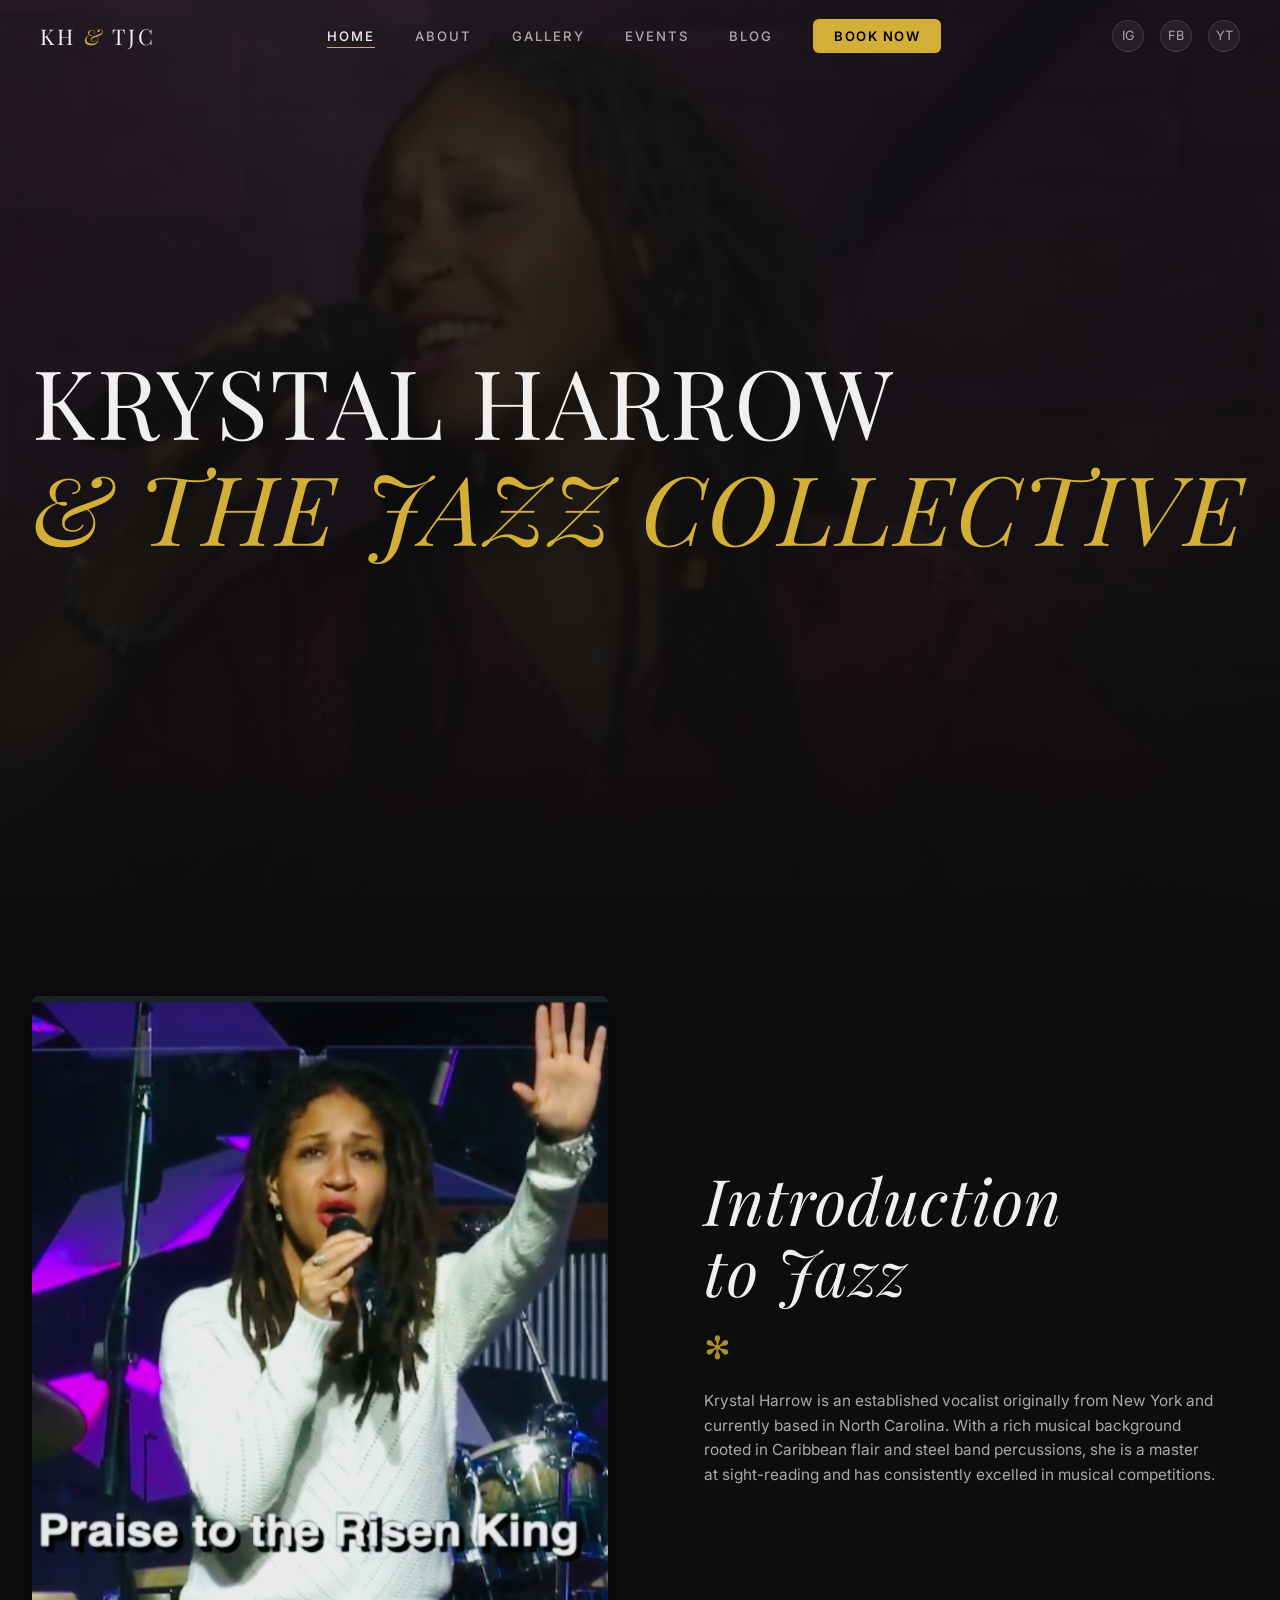
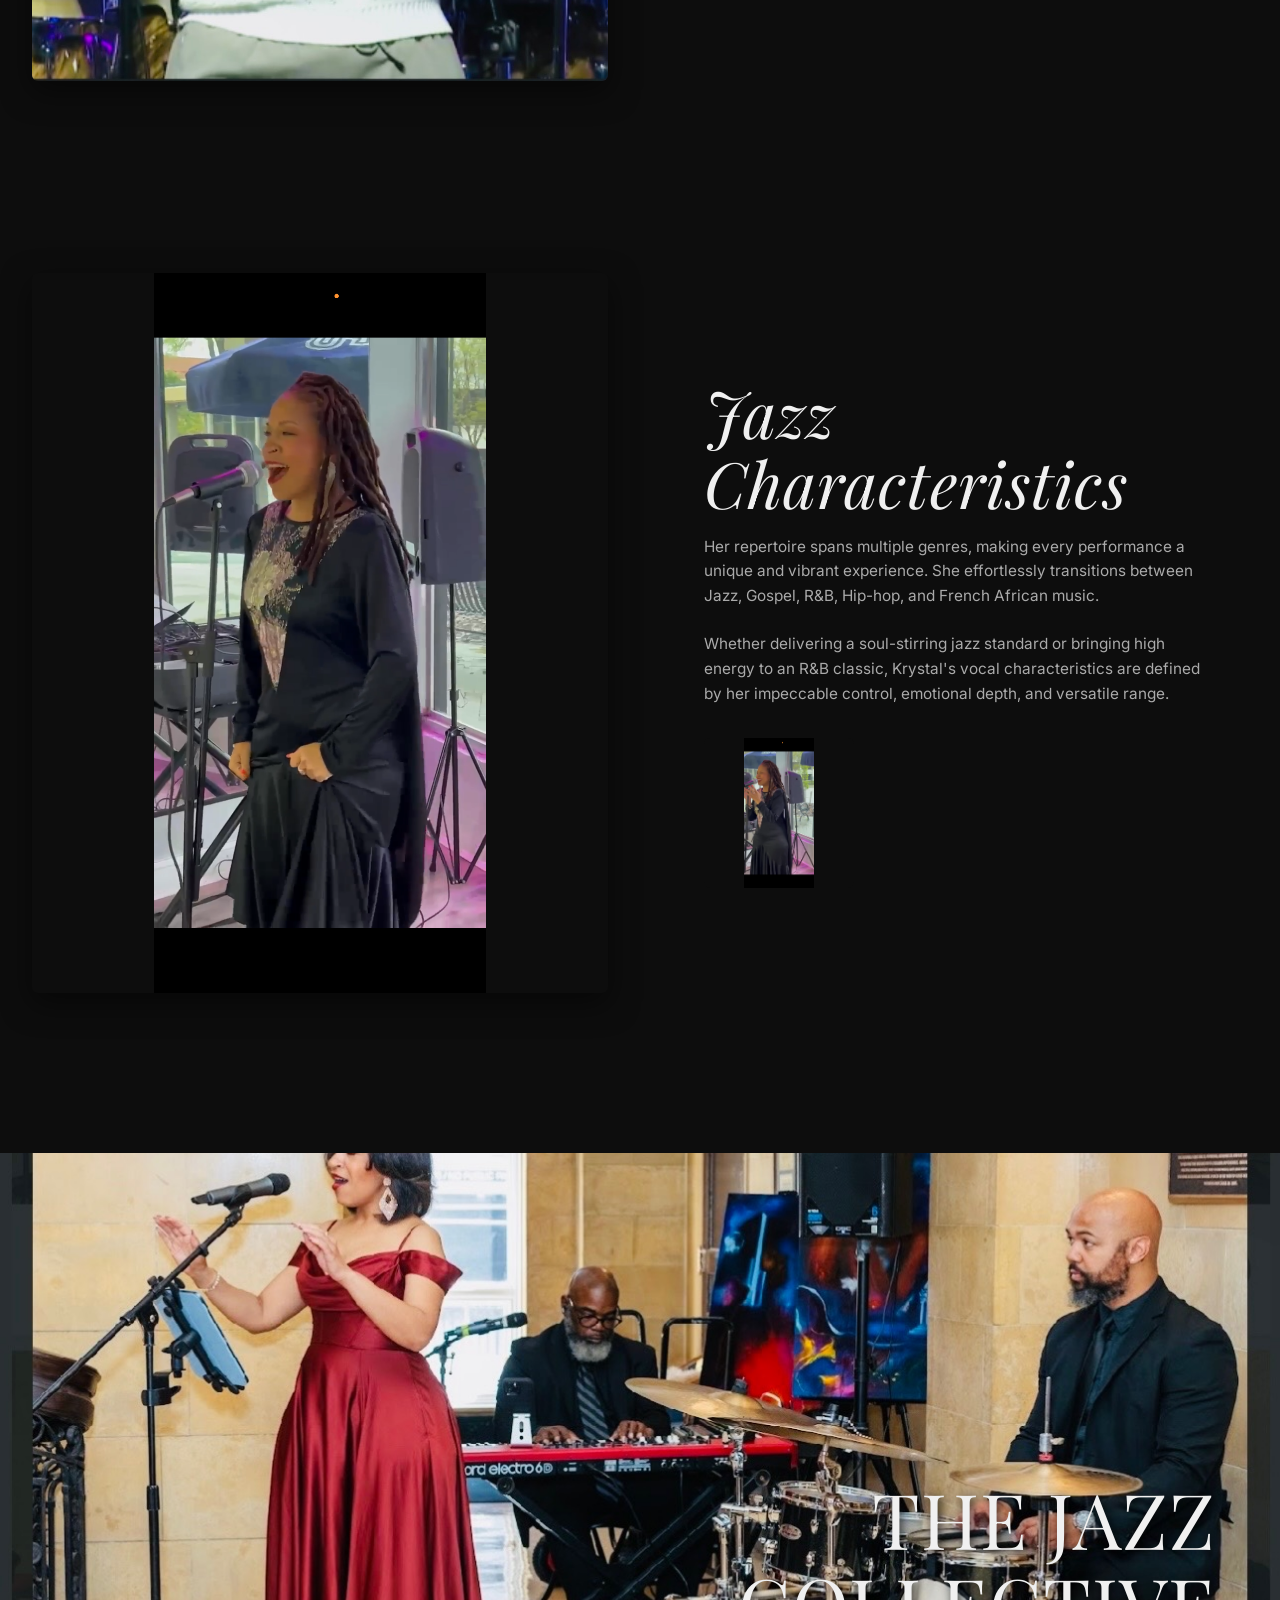
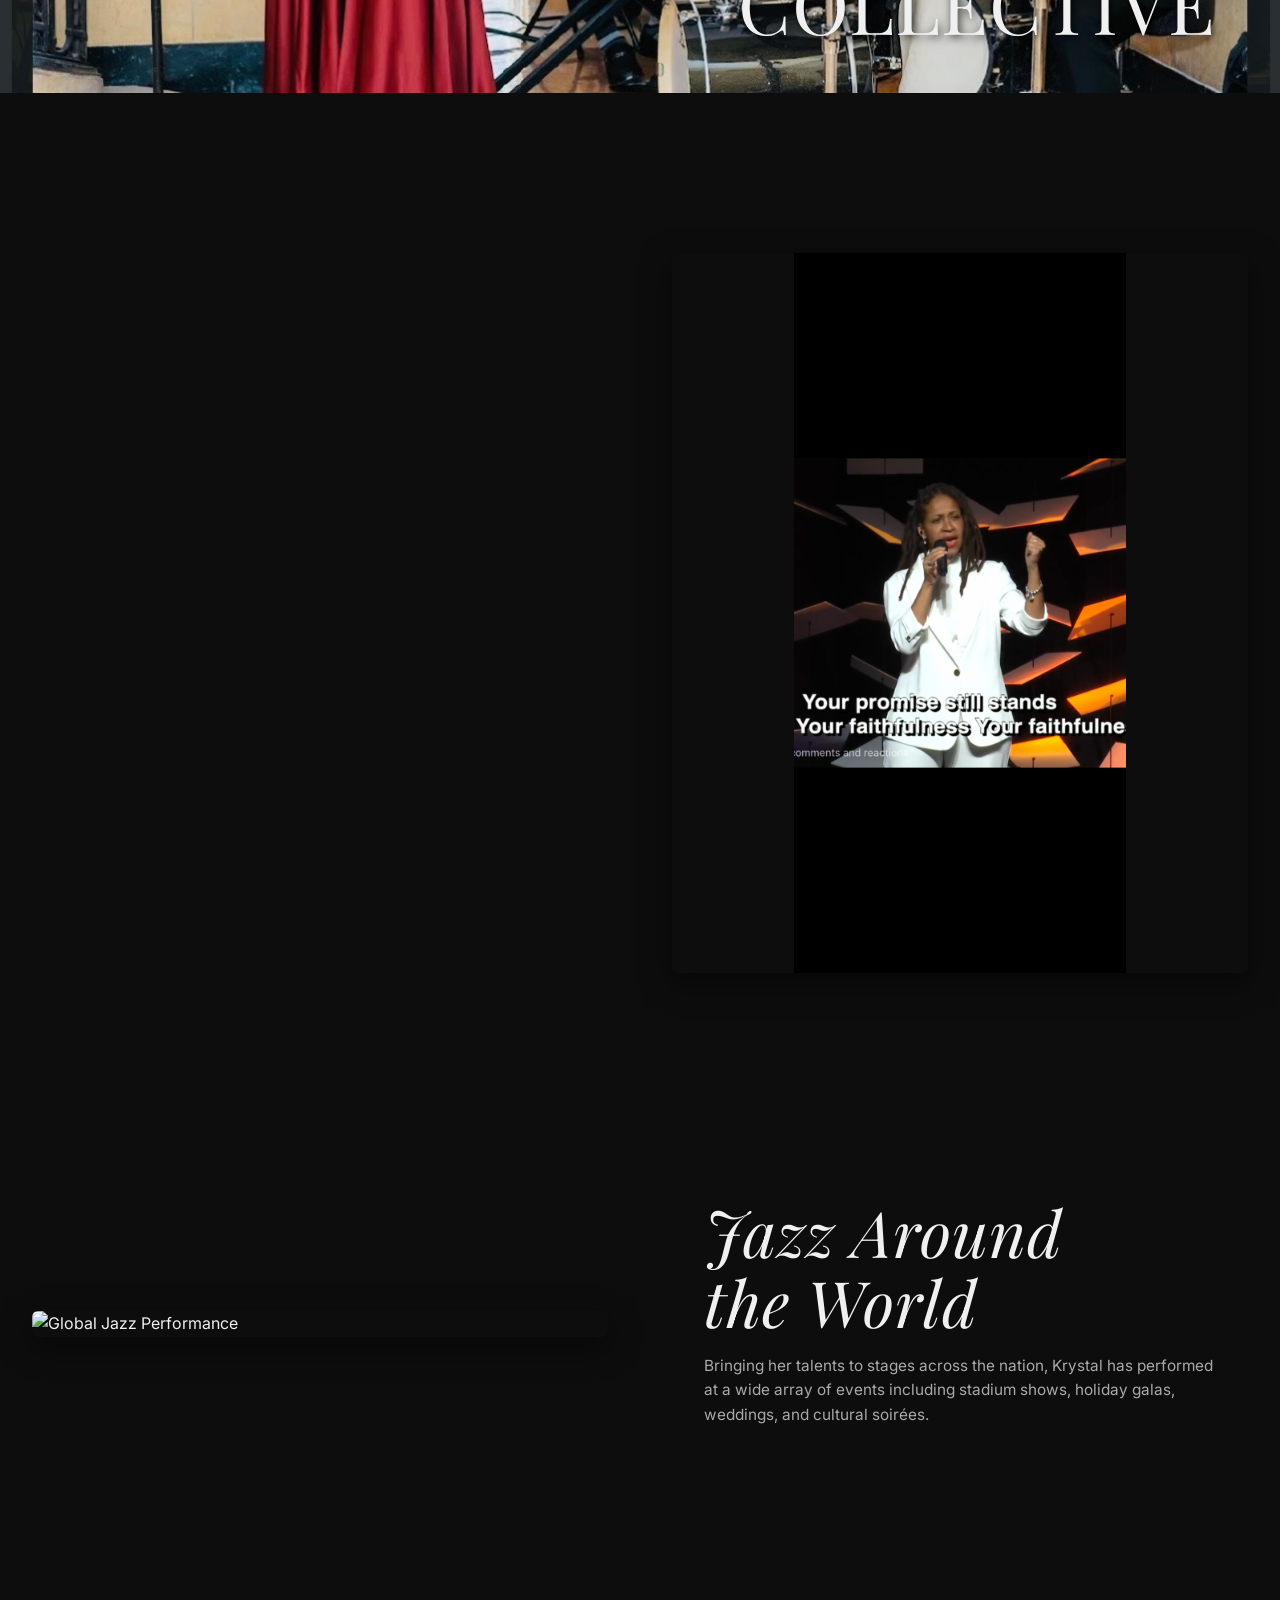
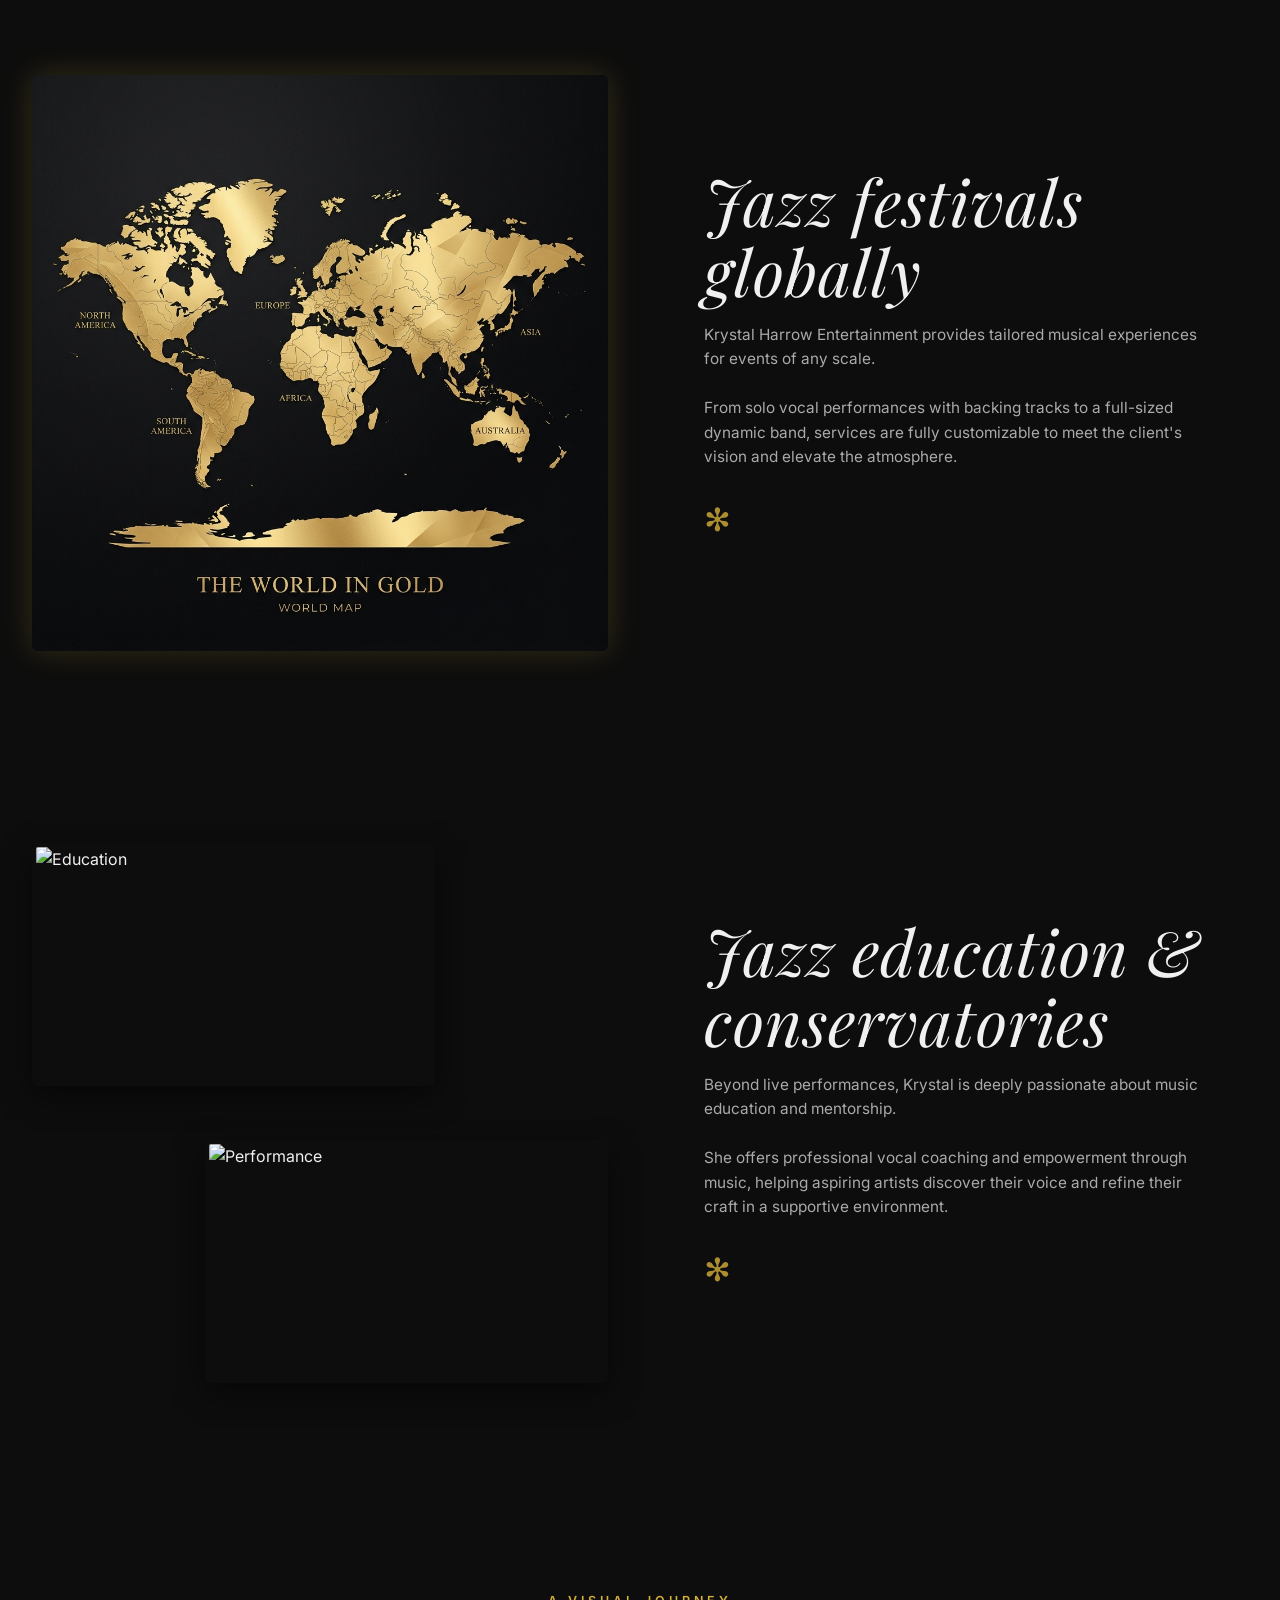
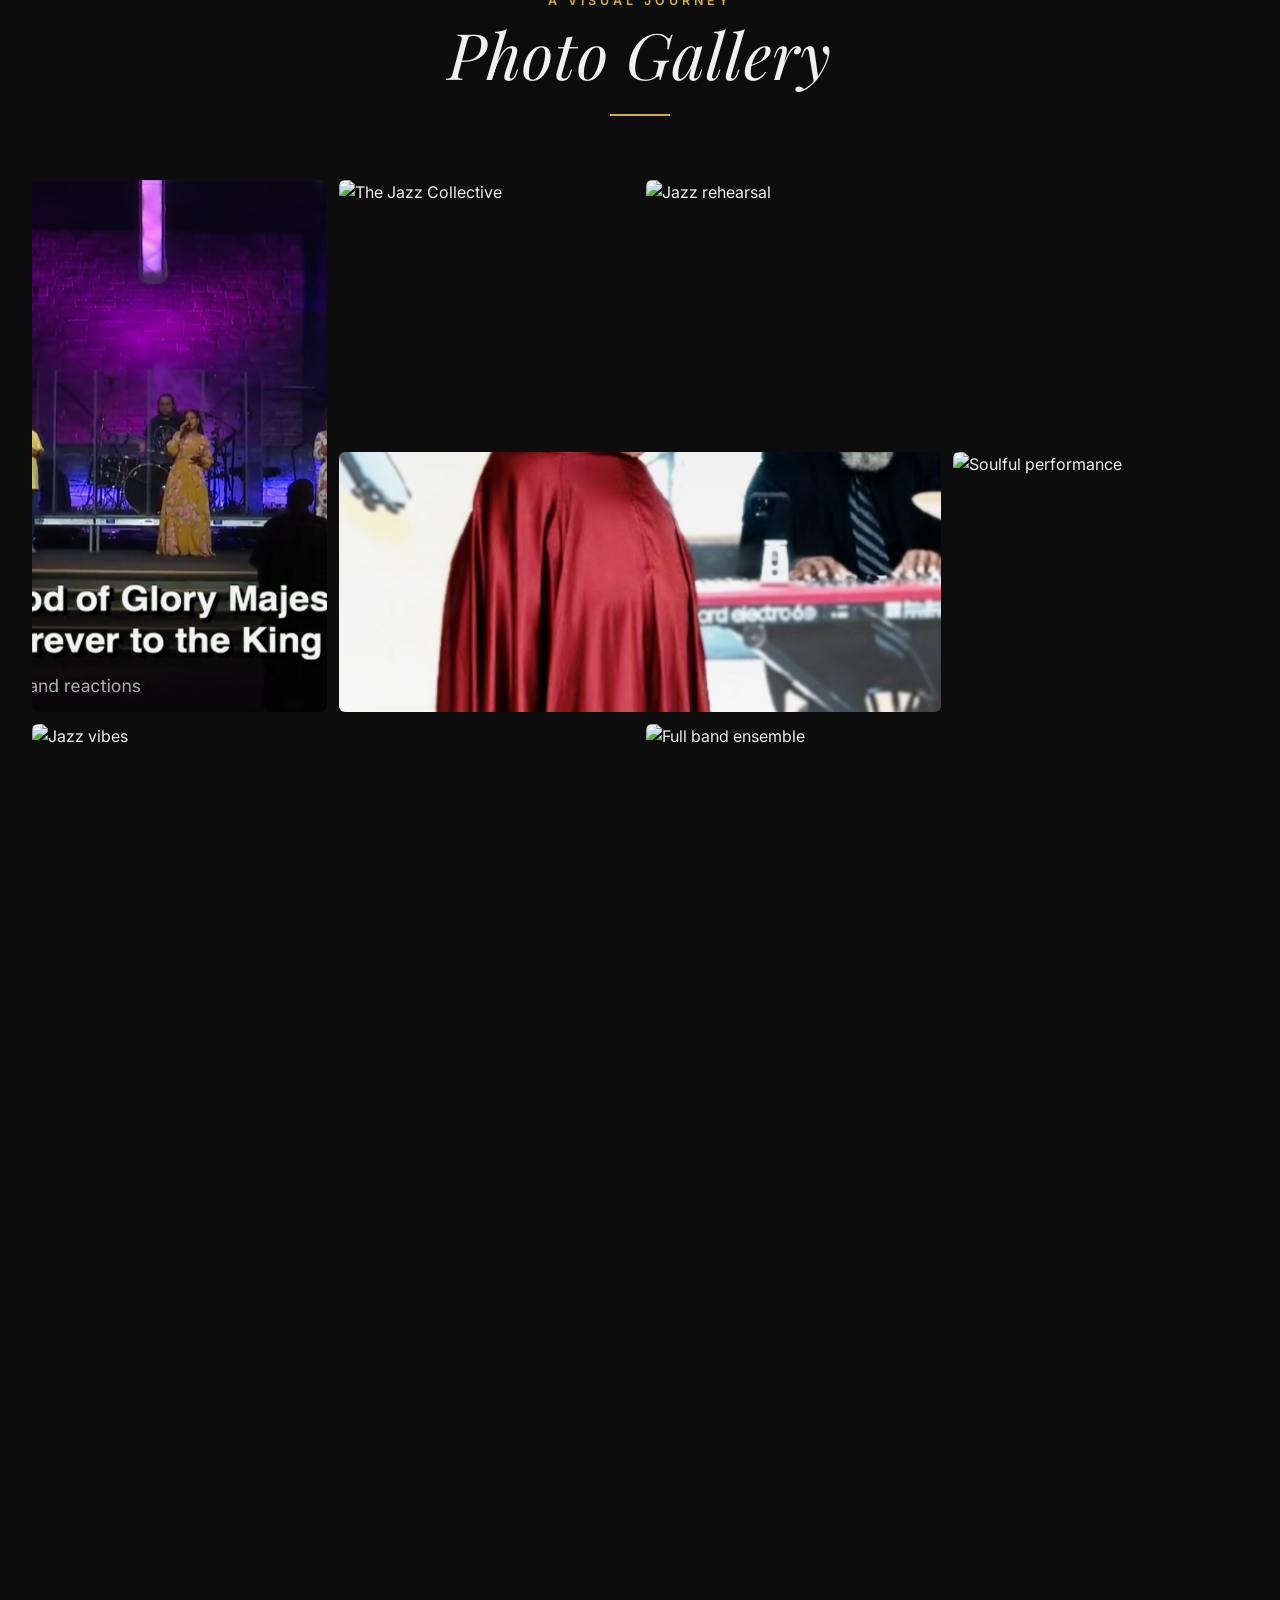
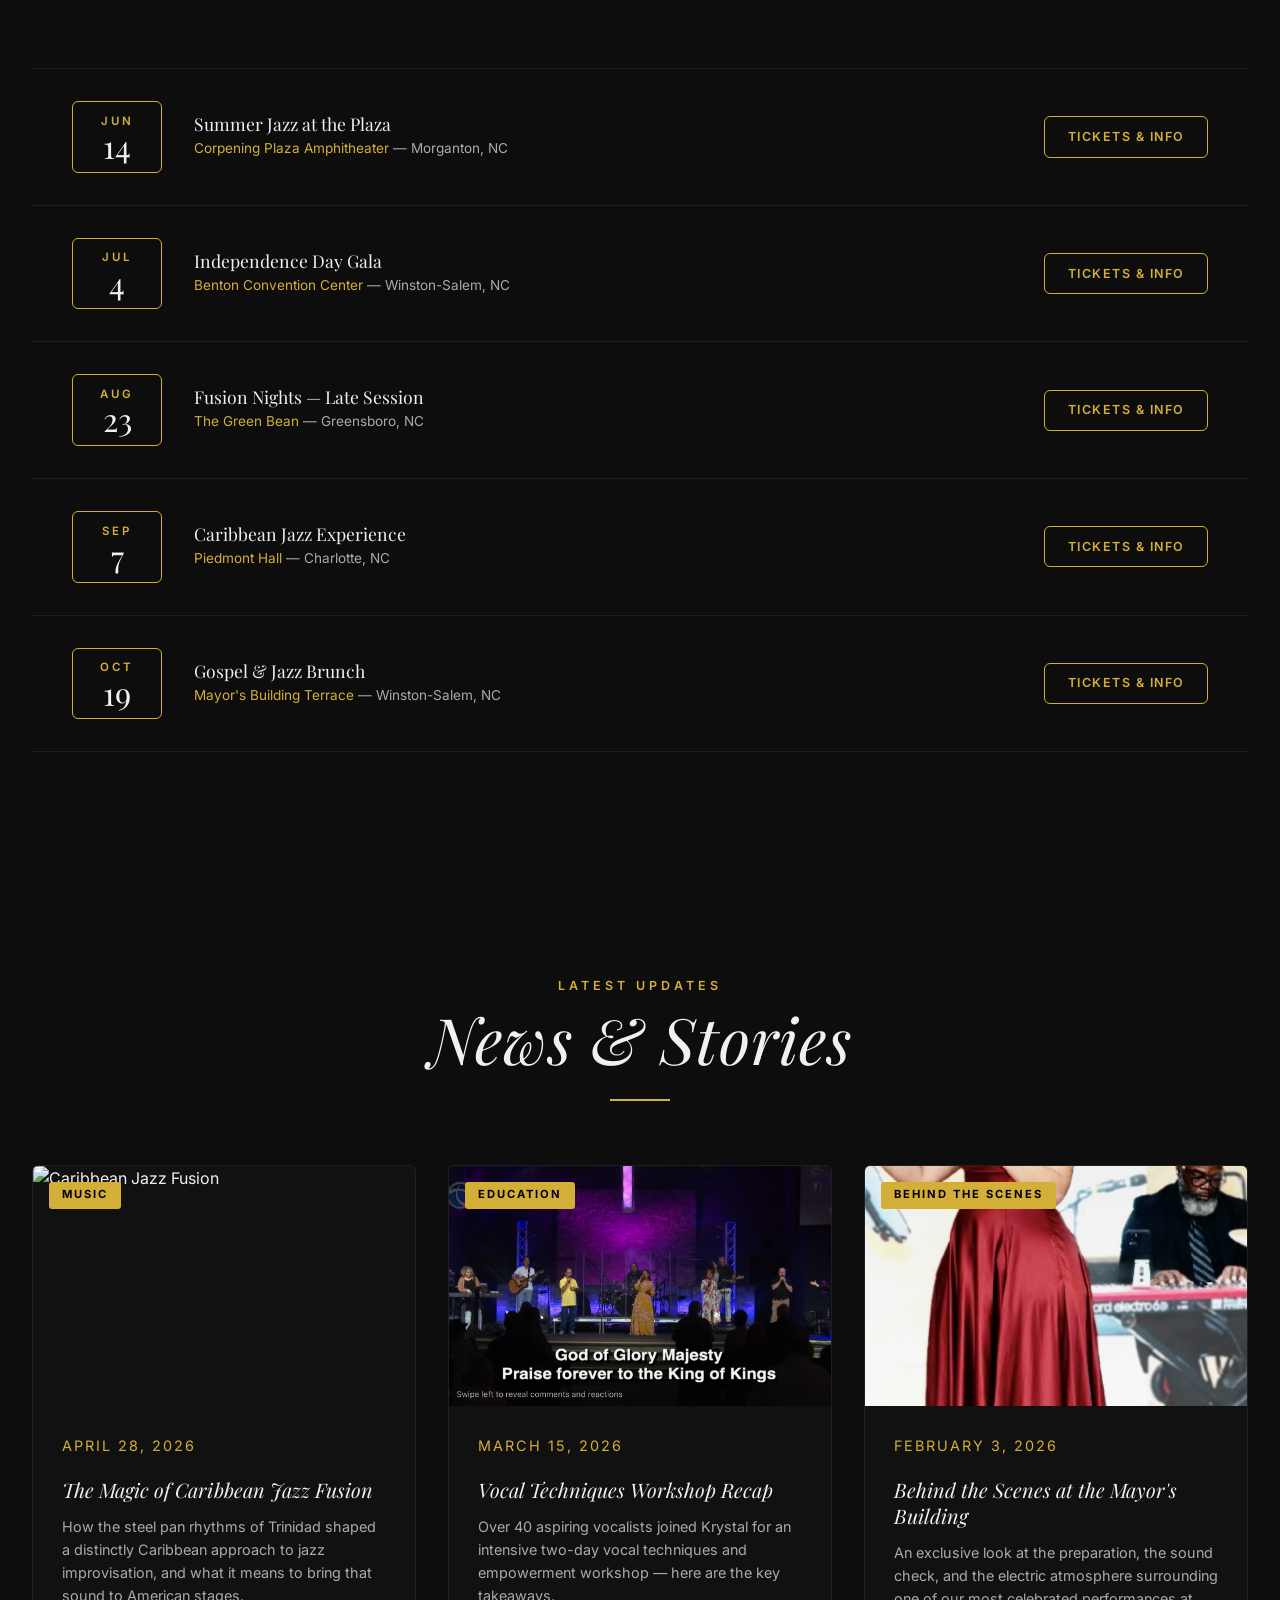
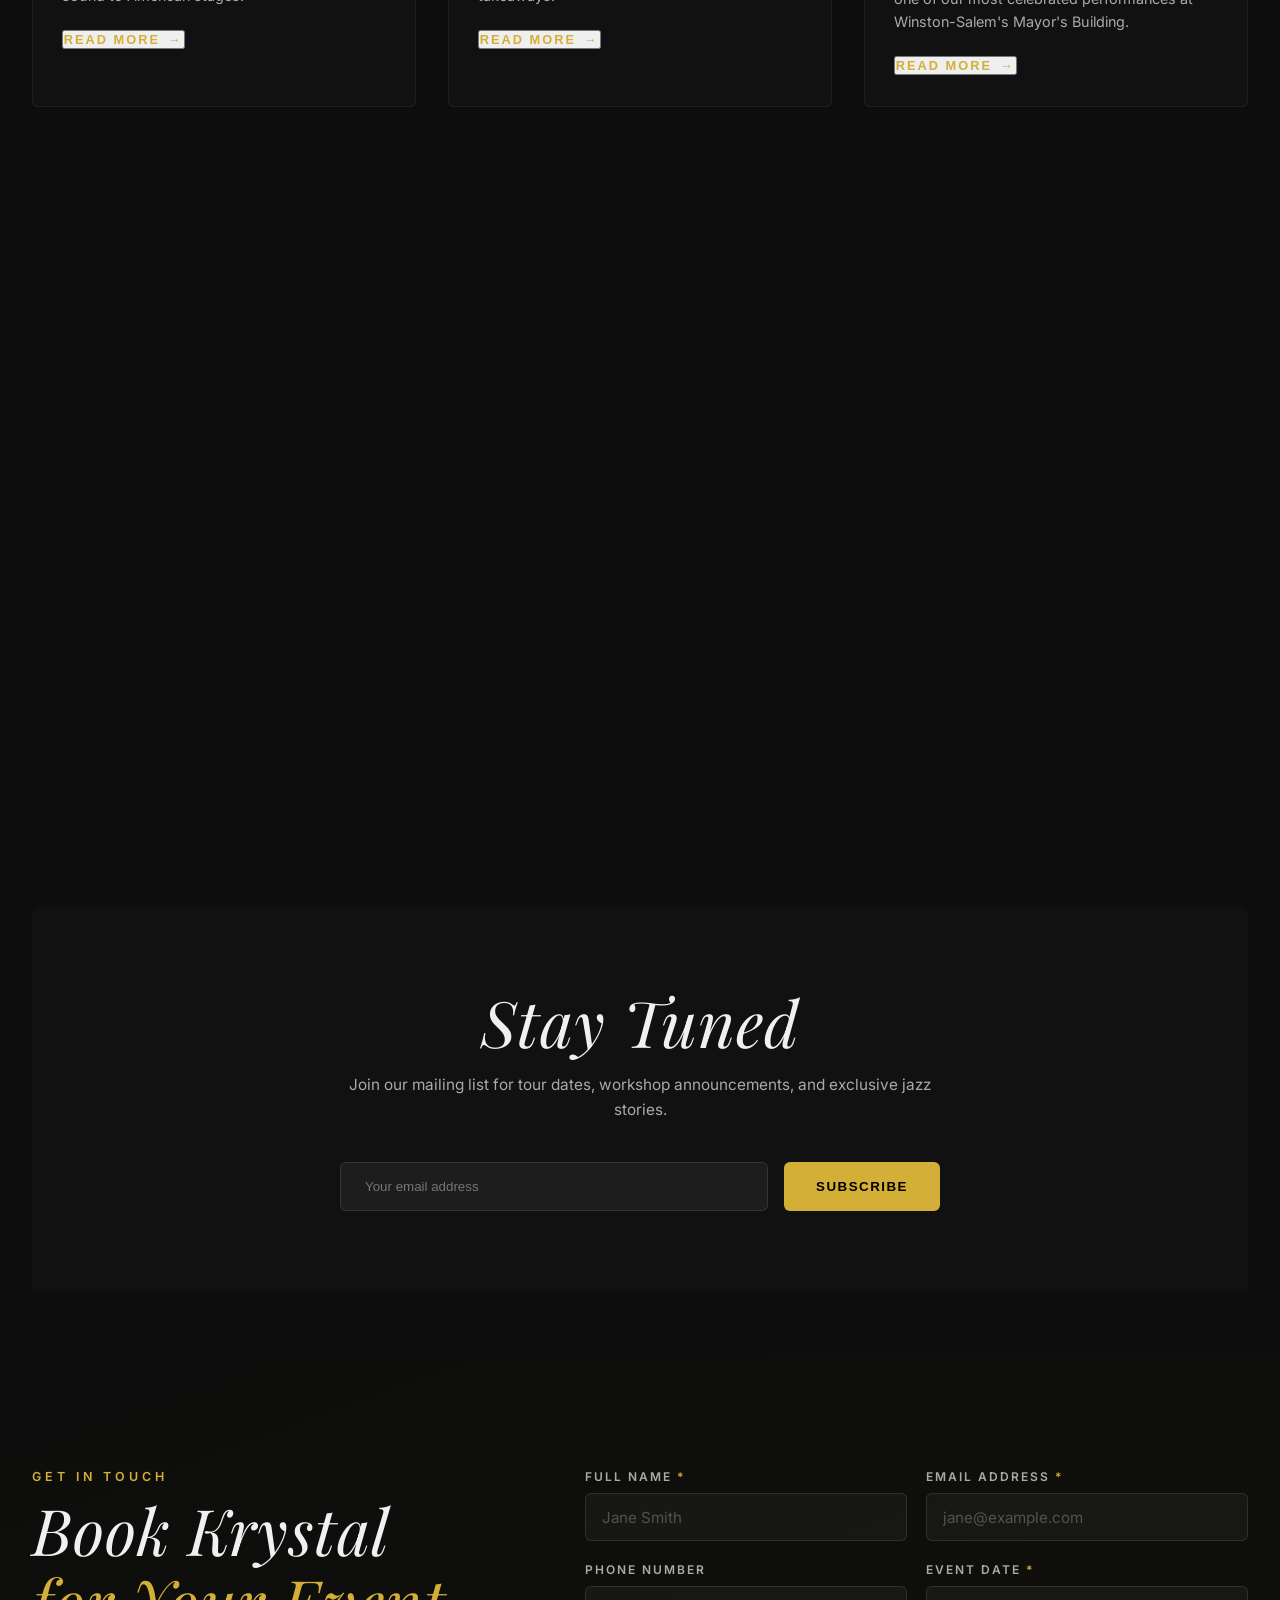
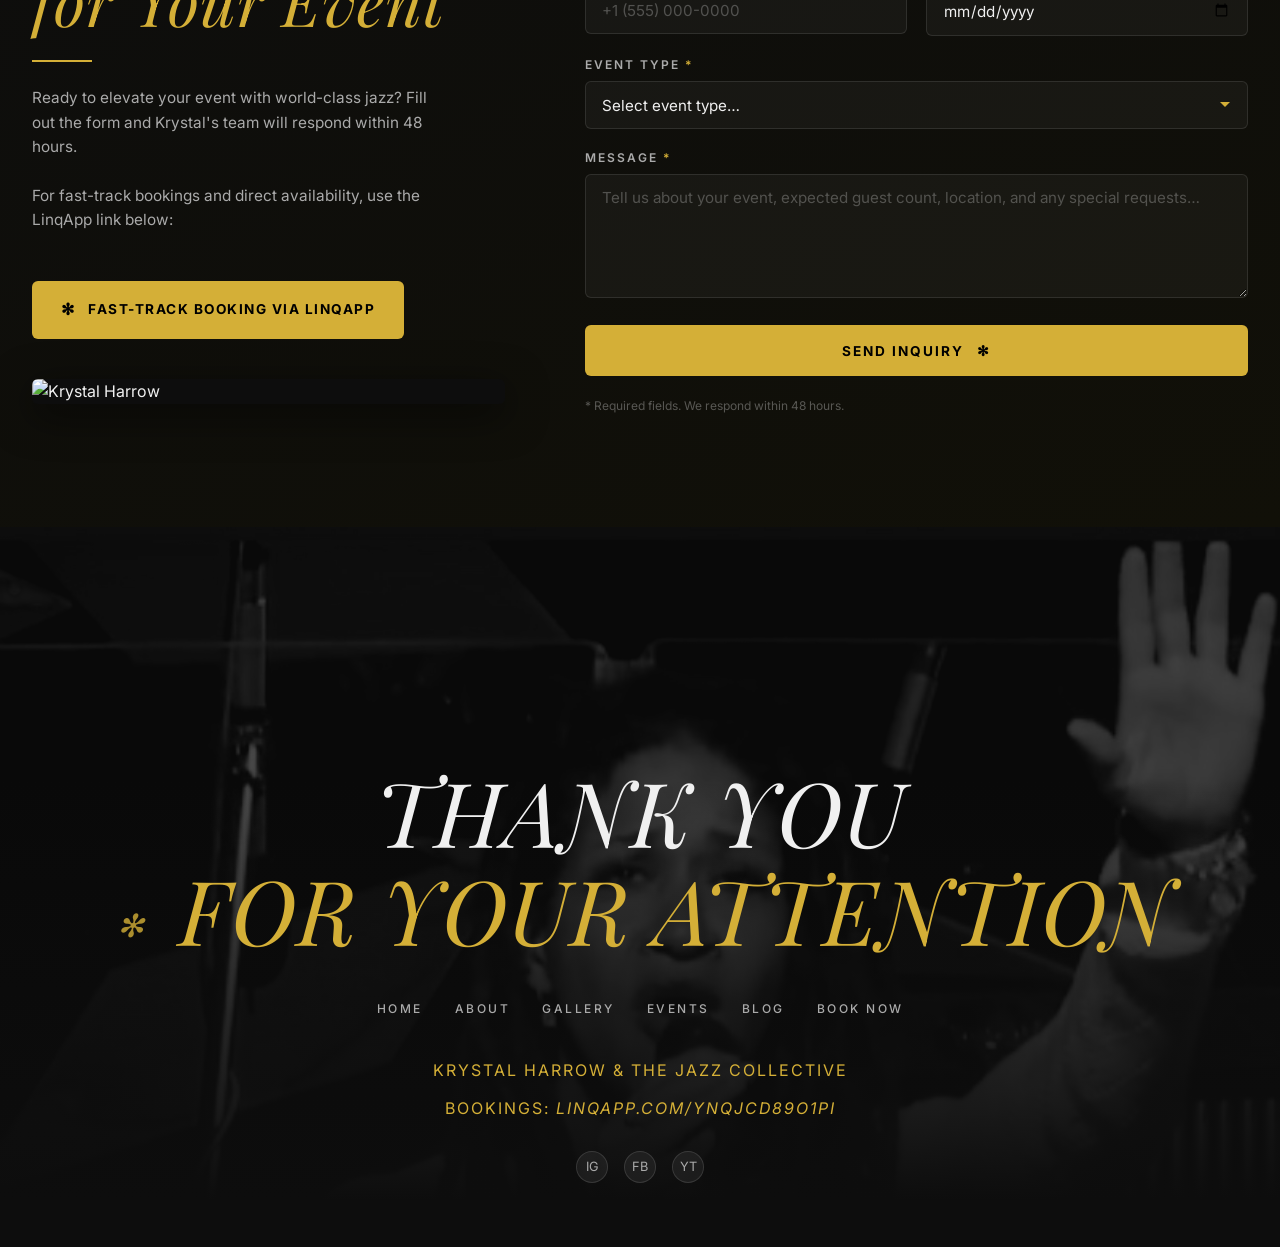
==== commit b7315ad8: "stable update" ====
--- a/index.html
+++ b/index.html
@@ -1,502 +1,1087 @@
-<!DOCTYPE html>
+<!doctype html>
 <html lang="en">
-<head>
-    <meta charset="UTF-8">
-    <meta name="viewport" content="width=device-width, initial-scale=1.0">
-    <title id="cms-title">Krystal Harrow & The Jazz Collective</title>
-    <meta id="cms-meta-desc" name="description" content="Krystal Harrow is an established vocalist and owner of Krystal Harrow Entertainment, offering premium musical experiences across Jazz, Gospel, R&B, and more. Book her for your next event.">
-    <link rel="preconnect" href="https://fonts.googleapis.com">
-    <link rel="preconnect" href="https://fonts.gstatic.com" crossorigin>
-    <link href="https://fonts.googleapis.com/css2?family=Inter:wght@300;400;500;600&family=Playfair+Display:ital,wght@0,400;0,600;0,700;1,400;1,600&display=swap" rel="stylesheet">
-    <link rel="stylesheet" href="style.css">
-    <style id="cms-custom-css"></style>
-    <!-- Dynamic SEO -->
-    <meta property="og:type" content="website">
-    <meta property="og:title" id="og-title" content="Krystal Harrow">
-    <meta property="og:description" id="og-desc" content="Premium Jazz Entertainment">
-    <meta property="og:image" id="og-img" content="">
-    <!-- Google Analytics placeholder -->
-    <script id="cms-ga"></script>
-</head>
-<body>
-
-    <!-- ═══════════════════════════════════════════
+    <head>
+        <meta charset="UTF-8" />
+        <meta name="viewport" content="width=device-width, initial-scale=1.0" />
+        <title id="cms-title">Krystal Harrow & The Jazz Collective</title>
+        <meta
+            id="cms-meta-desc"
+            name="description"
+            content="Krystal Harrow is an established vocalist and owner of Krystal Harrow Entertainment, offering premium musical experiences across Jazz, Gospel, R&B, and more. Book her for your next event."
+        />
+        <link rel="preconnect" href="https://fonts.googleapis.com" />
+        <link rel="preconnect" href="https://fonts.gstatic.com" crossorigin />
+        <link
+            href="https://fonts.googleapis.com/css2?family=Inter:wght@300;400;500;600&family=Playfair+Display:ital,wght@0,400;0,600;0,700;1,400;1,600&display=swap"
+            rel="stylesheet"
+        />
+        <link rel="stylesheet" href="style.css" />
+        <style id="cms-custom-css"></style>
+        <!-- Dynamic SEO -->
+        <meta property="og:type" content="website" />
+        <meta property="og:title" id="og-title" content="Krystal Harrow" />
+        <meta
+            property="og:description"
+            id="og-desc"
+            content="Premium Jazz Entertainment"
+        />
+        <meta property="og:image" id="og-img" content="" />
+        <!-- Google Analytics placeholder -->
+        <script id="cms-ga"></script>
+        <!-- JSON-LD Structured Data (SEO) -->
+        <script type="application/ld+json">
+            {
+                "@context": "https://schema.org",
+                "@graph": [
+                    {
+                        "@type": "MusicGroup",
+                        "name": "Krystal Harrow & The Jazz Collective",
+                        "description": "Premium jazz, gospel, R&B, and fusion entertainment for events of any scale.",
+                        "url": "https://jazz-collective.netlify.app",
+                        "sameAs": [
+                            "https://instagram.com",
+                            "https://facebook.com",
+                            "https://youtube.com"
+                        ],
+                        "foundingDate": "2026",
+                        "member": {
+                            "@type": "Person",
+                            "name": "Krystal Harrow",
+                            "description": "Vocalist originally from New York, currently based in North Carolina. Spans Jazz, Gospel, R&B, Hip-hop, and French African music.",
+                            "birthPlace": "New York",
+                            "homeLocation": {
+                                "@type": "Place",
+                                "address": {
+                                    "@type": "PostalAddress",
+                                    "addressRegion": "NC",
+                                    "addressCountry": "US"
+                                }
+                            }
+                        }
+                    },
+                    {
+                        "@type": "Organization",
+                        "name": "Krystal Harrow Entertainment",
+                        "url": "https://jazz-collective.netlify.app",
+                        "logo": "https://jazz-collective.netlify.app/images/Photos-3-001/IMG_20260503_112550.jpg",
+                        "sameAs": ["https://linqapp.com/ynqjcd89o1pi"],
+                        "description": "Tailored musical experiences for events of any scale — solo vocal, duo, trio, or full band."
+                    },
+                    {
+                        "@type": "WebSite",
+                        "name": "Krystal Harrow & The Jazz Collective",
+                        "url": "https://jazz-collective.netlify.app"
+                    },
+                    {
+                        "@type": "Event",
+                        "name": "Summer Jazz at the Plaza",
+                        "startDate": "2026-06-14",
+                        "location": {
+                            "@type": "Place",
+                            "name": "Corpening Plaza Amphitheater",
+                            "address": {
+                                "@type": "PostalAddress",
+                                "addressLocality": "Morganton",
+                                "addressRegion": "NC",
+                                "addressCountry": "US"
+                            }
+                        },
+                        "url": "https://linqapp.com/ynqjcd89o1pi",
+                        "performer": {
+                            "@type": "MusicGroup",
+                            "name": "Krystal Harrow & The Jazz Collective"
+                        }
+                    },
+                    {
+                        "@type": "Event",
+                        "name": "Independence Day Gala",
+                        "startDate": "2026-07-04",
+                        "location": {
+                            "@type": "Place",
+                            "name": "Benton Convention Center",
+                            "address": {
+                                "@type": "PostalAddress",
+                                "addressLocality": "Winston-Salem",
+                                "addressRegion": "NC",
+                                "addressCountry": "US"
+                            }
+                        },
+                        "url": "https://linqapp.com/ynqjcd89o1pi",
+                        "performer": {
+                            "@type": "MusicGroup",
+                            "name": "Krystal Harrow & The Jazz Collective"
+                        }
+                    },
+                    {
+                        "@type": "Event",
+                        "name": "Fusion Nights — Late Session",
+                        "startDate": "2026-08-23",
+                        "location": {
+                            "@type": "Place",
+                            "name": "The Green Bean",
+                            "address": {
+                                "@type": "PostalAddress",
+                                "addressLocality": "Greensboro",
+                                "addressRegion": "NC",
+                                "addressCountry": "US"
+                            }
+                        },
+                        "url": "https://linqapp.com/ynqjcd89o1pi",
+                        "performer": {
+                            "@type": "MusicGroup",
+                            "name": "Krystal Harrow & The Jazz Collective"
+                        }
+                    },
+                    {
+                        "@type": "Event",
+                        "name": "Caribbean Jazz Experience",
+                        "startDate": "2026-09-07",
+                        "location": {
+                            "@type": "Place",
+                            "name": "Piedmont Hall",
+                            "address": {
+                                "@type": "PostalAddress",
+                                "addressLocality": "Charlotte",
+                                "addressRegion": "NC",
+                                "addressCountry": "US"
+                            }
+                        },
+                        "url": "https://linqapp.com/ynqjcd89o1pi",
+                        "performer": {
+                            "@type": "MusicGroup",
+                            "name": "Krystal Harrow & The Jazz Collective"
+                        }
+                    },
+                    {
+                        "@type": "Event",
+                        "name": "Gospel & Jazz Brunch",
+                        "startDate": "2026-10-19",
+                        "location": {
+                            "@type": "Place",
+                            "name": "Mayor's Building Terrace",
+                            "address": {
+                                "@type": "PostalAddress",
+                                "addressLocality": "Winston-Salem",
+                                "addressRegion": "NC",
+                                "addressCountry": "US"
+                            }
+                        },
+                        "url": "https://linqapp.com/ynqjcd89o1pi",
+                        "performer": {
+                            "@type": "MusicGroup",
+                            "name": "Krystal Harrow & The Jazz Collective"
+                        }
+                    }
+                ]
+            }
+        </script>
+    </head>
+    <body>
+        <!-- ═══════════════════════════════════════════
          STICKY NAVIGATION
     ═══════════════════════════════════════════ -->
-    <nav class="site-nav" id="site-nav" aria-label="Main Navigation">
-        <div class="nav-inner">
-            <a href="#home" class="nav-brand" aria-label="Home">KH <span class="gold-text">&</span> TJC</a>
-            <button class="nav-toggle" id="nav-toggle" aria-label="Toggle menu" aria-expanded="false">
-                <span></span><span></span><span></span>
-            </button>
-            <ul class="nav-links" id="nav-links" role="list">
-                <!-- Navigation links injected here -->
-            </ul>
-            <div class="nav-socials" id="cms-nav-socials">
+        <nav class="site-nav" id="site-nav" aria-label="Main Navigation">
+            <div class="nav-inner">
+                <a href="#home" class="nav-brand" aria-label="Home"
+                    >KH <span class="gold-text">&</span> TJC</a
+                >
+                <button
+                    class="nav-toggle"
+                    id="nav-toggle"
+                    aria-label="Toggle menu"
+                    aria-expanded="false"
+                >
+                    <span></span><span></span><span></span>
+                </button>
+                <ul class="nav-links" id="nav-links" role="list">
+                    <!-- Navigation links injected here -->
+                </ul>
+                <div class="nav-socials" id="cms-nav-socials">
+                    <!-- Social links injected here -->
+                </div>
+            </div>
+        </nav>
+
+        <!-- ═══════════════════════════════════════════
+         HERO
+    ═══════════════════════════════════════════ -->
+        <header class="hero" id="home">
+            <div class="hero-content">
+                <h1 class="fade-in">
+                    <span id="cms-hero-title">KRYSTAL HARROW</span> <br /><span
+                        class="gold-text"
+                        id="cms-hero-subtitle"
+                        >&amp; THE JAZZ COLLECTIVE</span
+                    >
+                </h1>
+                <div class="hero-slideshow" id="cms-hero-slides">
+                    <!-- Slides injected here -->
+                </div>
+            </div>
+        </header>
+
+        <main>
+            <div id="cms-section-about">
+                <!-- ═══════════════════════════════════════════
+                 ABOUT / INTRODUCTION
+            ═══════════════════════════════════════════ -->
+                <section class="split-section" id="about">
+                    <div class="section-images fade-in">
+                        <img
+                            id="cms-about-intro-img"
+                            src="images/Photos-3-001/IMG_20260503_112549.jpg"
+                            alt="Introduction to Jazz"
+                            class="main-img"
+                        />
+                    </div>
+                    <div class="section-text fade-in">
+                        <h2 id="cms-about-intro-heading">
+                            Introduction <br />to Jazz
+                        </h2>
+                        <div class="star-icon">✻</div>
+                        <p id="cms-about-intro-body">
+                            Krystal Harrow is an established vocalist originally
+                            from New York and currently based in North Carolina.
+                            With a rich musical background rooted in Caribbean
+                            flair and steel band percussions, she is a master at
+                            sight-reading and has consistently excelled in
+                            musical competitions.
+                        </p>
+                    </div>
+                </section>
+
+                <!-- Jazz Characteristics -->
+                <section class="split-section reverse">
+                    <div class="section-text fade-in">
+                        <h2 id="cms-about-char-heading">
+                            Jazz Characteristics
+                        </h2>
+                        <p id="cms-about-char-body1">
+                            Her repertoire spans multiple genres, making every
+                            performance a unique and vibrant experience. She
+                            effortlessly transitions between Jazz, Gospel,
+                            R&amp;B, Hip-hop, and French African music.
+                        </p>
+                        <p id="cms-about-char-body2">
+                            Whether delivering a soul-stirring jazz standard or
+                            bringing high energy to an R&amp;B classic,
+                            Krystal's vocal characteristics are defined by her
+                            impeccable control, emotional depth, and versatile
+                            range.
+                        </p>
+                        <div class="small-images">
+                            <img
+                                id="cms-about-char-small"
+                                src="images/Photos-3-001/IMG_20260503_112549 (1).png"
+                                alt="Band Rehearsal"
+                            />
+                        </div>
+                    </div>
+                    <div class="section-images fade-in">
+                        <img
+                            id="cms-about-char-main"
+                            src="images/Photos-3-001/IMG_20260503_112549 (4).png"
+                            alt="Jazz Characteristics"
+                        />
+                    </div>
+                </section>
+
+                <!-- Full width band image -->
+                <section class="full-width-image fade-in">
+                    <div class="banner-container">
+                        <img
+                            id="cms-banner-img"
+                            src="images/Photos-3-001/IMG_20260503_112550 (6).jpg"
+                            alt="The Jazz Collective Live"
+                        />
+                        <h2 class="banner-text" id="cms-banner-text">
+                            THE JAZZ<br />COLLECTIVE
+                        </h2>
+                    </div>
+                </section>
+
+                <!-- Modern and Fusion Jazz -->
+                <section class="split-section">
+                    <div class="section-text fade-in">
+                        <h2 id="cms-about-modern-heading">
+                            Modern and<br />Fusion Jazz
+                        </h2>
+                        <div class="text-columns">
+                            <p id="cms-about-modern-body1">
+                                Krystal has toured with various artists as a
+                                background vocalist and has been featured in
+                                Gospel USA as part of an elite female vocalist
+                                group.
+                            </p>
+                            <p id="cms-about-modern-body2">
+                                Her recent performances include high-profile
+                                shows with her jazz band at the Mayor's Building
+                                in Winston-Salem, NC, blending modern
+                                arrangements with classic fusion elements.
+                            </p>
+                        </div>
+                        <div class="star-icon left">✻</div>
+                    </div>
+                    <div class="section-images fade-in">
+                        <img
+                            id="cms-about-modern-img"
+                            src="images/Photos-3-001/IMG_20260503_112549 (9).png"
+                            alt="Modern Jazz Performance"
+                        />
+                    </div>
+                </section>
+
+                <!-- Jazz Around the World -->
+                <section class="split-section reverse center-align">
+                    <div class="section-text fade-in">
+                        <h2 id="cms-about-world-heading">
+                            Jazz Around<br />the World
+                        </h2>
+                        <p id="cms-about-world-body">
+                            Bringing her talents to stages across the nation,
+                            Krystal has performed at a wide array of events
+                            including stadium shows, holiday galas, weddings,
+                            and cultural soirées.
+                        </p>
+                    </div>
+                    <div class="section-images fade-in">
+                        <img
+                            id="cms-about-world-img"
+                            src="images/Photos-3-001/IMG_20260503_112549 (10).png"
+                            alt="Global Jazz Performance"
+                        />
+                    </div>
+                </section>
+
+                <!-- Global Map Section -->
+                <section class="split-section map-section">
+                    <div class="section-images fade-in">
+                        <img
+                            id="cms-about-map-img"
+                            src="images/world_map_gold_1777821050013.png"
+                            alt="World Map"
+                            class="map-img"
+                        />
+                    </div>
+                    <div class="section-text fade-in">
+                        <h2 id="cms-about-map-heading">
+                            Jazz festivals<br />globally
+                        </h2>
+                        <p id="cms-about-map-body1">
+                            Krystal Harrow Entertainment provides tailored
+                            musical experiences for events of any scale.
+                        </p>
+                        <p id="cms-about-map-body2">
+                            From solo vocal performances with backing tracks to
+                            a full-sized dynamic band, services are fully
+                            customizable to meet the client's vision and elevate
+                            the atmosphere.
+                        </p>
+                        <div class="star-icon right">✻</div>
+                    </div>
+                </section>
+
+                <!-- Education & Conservatories -->
+                <section class="split-section">
+                    <div class="section-images collage-stack fade-in">
+                        <img
+                            id="cms-about-edu-img1"
+                            src="images/Photos-3-001/IMG_20260503_112549 (15).png"
+                            alt="Education"
+                        />
+                        <img
+                            id="cms-about-edu-img2"
+                            src="images/Photos-3-001/IMG_20260503_112549 (18).png"
+                            alt="Performance"
+                        />
+                    </div>
+                    <div class="section-text fade-in">
+                        <h2 id="cms-about-edu-heading">
+                            Jazz education &<br />conservatories
+                        </h2>
+                        <p id="cms-about-edu-body1">
+                            Beyond live performances, Krystal is deeply
+                            passionate about music education and mentorship.
+                        </p>
+                        <p id="cms-about-edu-body2">
+                            She offers professional vocal coaching and
+                            empowerment through music, helping aspiring artists
+                            discover their voice and refine their craft in a
+                            supportive environment.
+                        </p>
+                        <div class="star-icon right">✻</div>
+                    </div>
+                </section>
+            </div>
+
+            <!-- ═══════════════════════════════════════════
+             GALLERY
+        ═══════════════════════════════════════════ -->
+            <section class="section-block" id="gallery">
+                <div class="section-header fade-in">
+                    <p class="section-label">A Visual Journey</p>
+                    <h2>Photo Gallery</h2>
+                    <div class="gold-line"></div>
+                </div>
+
+                <div class="gallery-grid" id="cms-gallery-grid">
+                    <div class="gallery-item fade-in g-tall">
+                        <img
+                            src="images/Photos-3-001/IMG_20260503_112549 (21).png"
+                            alt="Krystal Harrow performing"
+                            loading="lazy"
+                        />
+                        <div class="gallery-overlay">
+                            <span>Live Performance</span>
+                        </div>
+                    </div>
+                    <div class="gallery-item fade-in">
+                        <img
+                            src="images/Photos-3-001/IMG_20260503_112549 (22).png"
+                            alt="The Jazz Collective"
+                            loading="lazy"
+                        />
+                        <div class="gallery-overlay">
+                            <span>The Collective</span>
+                        </div>
+                    </div>
+                    <div class="gallery-item fade-in">
+                        <img
+                            src="images/Photos-3-001/IMG_20260503_112549 (24).png"
+                            alt="Jazz rehearsal"
+                            loading="lazy"
+                        />
+                        <div class="gallery-overlay">
+                            <span>Rehearsal</span>
+                        </div>
+                    </div>
+                    <div class="gallery-item fade-in g-wide">
+                        <img
+                            src="images/Photos-3-001/IMG_20260503_112550 (14).png"
+                            alt="Stage lights and energy"
+                            loading="lazy"
+                        />
+                        <div class="gallery-overlay">
+                            <span>Stage Energy</span>
+                        </div>
+                    </div>
+                    <div class="gallery-item fade-in">
+                        <img
+                            src="images/Photos-3-001/IMG_20260503_112549 (25).png"
+                            alt="Soulful performance"
+                            loading="lazy"
+                        />
+                        <div class="gallery-overlay">
+                            <span>Soul & Sound</span>
+                        </div>
+                    </div>
+                    <div class="gallery-item fade-in">
+                        <img
+                            src="images/Photos-3-001/IMG_20260503_112549 (26).png"
+                            alt="Jazz vibes"
+                            loading="lazy"
+                        />
+                        <div class="gallery-overlay">
+                            <span>Jazz Vibes</span>
+                        </div>
+                    </div>
+                    <div class="gallery-item fade-in g-tall">
+                        <img
+                            src="images/Photos-3-001/IMG_20260503_112549 (27).png"
+                            alt="Intimate performance"
+                            loading="lazy"
+                        />
+                        <div class="gallery-overlay">
+                            <span>Intimate Set</span>
+                        </div>
+                    </div>
+                    <div class="gallery-item fade-in g-wide">
+                        <img
+                            src="images/Photos-3-001/IMG_20260503_112550 (3).png"
+                            alt="Full band ensemble"
+                            loading="lazy"
+                        />
+                        <div class="gallery-overlay">
+                            <span>Full Ensemble</span>
+                        </div>
+                    </div>
+                    <div class="gallery-item fade-in">
+                        <img
+                            src="images/Photos-3-001/IMG_20260503_112550 (12).png"
+                            alt="Krystal Harrow close-up"
+                            loading="lazy"
+                        />
+                        <div class="gallery-overlay">
+                            <span>The Voice</span>
+                        </div>
+                    </div>
+                </div>
+            </section>
+
+            <!-- ═══════════════════════════════════════════
+             EVENTS
+        ═══════════════════════════════════════════ -->
+            <section class="section-block events-section" id="events">
+                <div class="section-header fade-in">
+                    <p class="section-label">Don't Miss Out</p>
+                    <h2>Upcoming Events</h2>
+                    <div class="gold-line"></div>
+                </div>
+
+                <div class="events-list" id="cms-events-list">
+                    <div class="event-item fade-in">
+                        <div class="event-date-block">
+                            <span class="event-month">JUN</span>
+                            <span class="event-day">14</span>
+                        </div>
+                        <div class="event-details">
+                            <h3 class="event-title">
+                                Summer Jazz at the Plaza
+                            </h3>
+                            <p class="event-meta">
+                                <span class="event-venue"
+                                    >Corpening Plaza Amphitheater</span
+                                >
+                                &mdash; Morganton, NC
+                            </p>
+                        </div>
+                        <a
+                            href="https://linqapp.com/ynqjcd89o1pi"
+                            target="_blank"
+                            rel="noopener noreferrer"
+                            class="event-btn"
+                            id="event-btn-1"
+                            >Tickets &amp; Info</a
+                        >
+                    </div>
+
+                    <div class="event-item fade-in">
+                        <div class="event-date-block">
+                            <span class="event-month">JUL</span>
+                            <span class="event-day">4</span>
+                        </div>
+                        <div class="event-details">
+                            <h3 class="event-title">Independence Day Gala</h3>
+                            <p class="event-meta">
+                                <span class="event-venue"
+                                    >Benton Convention Center</span
+                                >
+                                &mdash; Winston-Salem, NC
+                            </p>
+                        </div>
+                        <a
+                            href="https://linqapp.com/ynqjcd89o1pi"
+                            target="_blank"
+                            rel="noopener noreferrer"
+                            class="event-btn"
+                            id="event-btn-2"
+                            >Tickets &amp; Info</a
+                        >
+                    </div>
+
+                    <div class="event-item fade-in">
+                        <div class="event-date-block">
+                            <span class="event-month">AUG</span>
+                            <span class="event-day">23</span>
+                        </div>
+                        <div class="event-details">
+                            <h3 class="event-title">
+                                Fusion Nights — Late Session
+                            </h3>
+                            <p class="event-meta">
+                                <span class="event-venue">The Green Bean</span>
+                                &mdash; Greensboro, NC
+                            </p>
+                        </div>
+                        <a
+                            href="https://linqapp.com/ynqjcd89o1pi"
+                            target="_blank"
+                            rel="noopener noreferrer"
+                            class="event-btn"
+                            id="event-btn-3"
+                            >Tickets &amp; Info</a
+                        >
+                    </div>
+
+                    <div class="event-item fade-in">
+                        <div class="event-date-block">
+                            <span class="event-month">SEP</span>
+                            <span class="event-day">7</span>
+                        </div>
+                        <div class="event-details">
+                            <h3 class="event-title">
+                                Caribbean Jazz Experience
+                            </h3>
+                            <p class="event-meta">
+                                <span class="event-venue">Piedmont Hall</span>
+                                &mdash; Charlotte, NC
+                            </p>
+                        </div>
+                        <a
+                            href="https://linqapp.com/ynqjcd89o1pi"
+                            target="_blank"
+                            rel="noopener noreferrer"
+                            class="event-btn"
+                            id="event-btn-4"
+                            >Tickets &amp; Info</a
+                        >
+                    </div>
+
+                    <div class="event-item fade-in">
+                        <div class="event-date-block">
+                            <span class="event-month">OCT</span>
+                            <span class="event-day">19</span>
+                        </div>
+                        <div class="event-details">
+                            <h3 class="event-title">
+                                Gospel &amp; Jazz Brunch
+                            </h3>
+                            <p class="event-meta">
+                                <span class="event-venue"
+                                    >Mayor's Building Terrace</span
+                                >
+                                &mdash; Winston-Salem, NC
+                            </p>
+                        </div>
+                        <a
+                            href="https://linqapp.com/ynqjcd89o1pi"
+                            target="_blank"
+                            rel="noopener noreferrer"
+                            class="event-btn"
+                            id="event-btn-5"
+                            >Tickets &amp; Info</a
+                        >
+                    </div>
+                </div>
+            </section>
+
+            <!-- ═══════════════════════════════════════════
+             BLOG / NEWS
+        ═══════════════════════════════════════════ -->
+            <section class="section-block" id="blog">
+                <div class="section-header fade-in">
+                    <p class="section-label">Latest Updates</p>
+                    <h2>News &amp; Stories</h2>
+                    <div class="gold-line"></div>
+                </div>
+
+                <div class="blog-grid" id="cms-blog-grid">
+                    <article class="blog-card fade-in" id="blog-card-1">
+                        <div class="blog-img-wrap">
+                            <img
+                                src="images/Photos-3-001/IMG_20260503_112549 (19).png"
+                                alt="Caribbean Jazz Fusion"
+                                loading="lazy"
+                            />
+                            <span class="blog-tag">Music</span>
+                        </div>
+                        <div class="blog-body">
+                            <p class="blog-date">April 28, 2026</p>
+                            <h3>The Magic of Caribbean Jazz Fusion</h3>
+                            <p>
+                                How the steel pan rhythms of Trinidad shaped a
+                                distinctly Caribbean approach to jazz
+                                improvisation, and what it means to bring that
+                                sound to American stages.
+                            </p>
+                            <a href="#contact" class="blog-read-more"
+                                >Read More <span aria-hidden="true">→</span></a
+                            >
+                        </div>
+                    </article>
+
+                    <article class="blog-card fade-in" id="blog-card-2">
+                        <div class="blog-img-wrap">
+                            <img
+                                src="images/Photos-3-001/IMG_20260503_112549 (21).png"
+                                alt="Vocal Techniques Workshop"
+                                loading="lazy"
+                            />
+                            <span class="blog-tag">Education</span>
+                        </div>
+                        <div class="blog-body">
+                            <p class="blog-date">March 15, 2026</p>
+                            <h3>Vocal Techniques Workshop Recap</h3>
+                            <p>
+                                Over 40 aspiring vocalists joined Krystal for an
+                                intensive two-day vocal techniques and
+                                empowerment workshop — here are the key
+                                takeaways.
+                            </p>
+                            <a href="#contact" class="blog-read-more"
+                                >Read More <span aria-hidden="true">→</span></a
+                            >
+                        </div>
+                    </article>
+
+                    <article class="blog-card fade-in" id="blog-card-3">
+                        <div class="blog-img-wrap">
+                            <img
+                                src="images/Photos-3-001/IMG_20260503_112550 (14).png"
+                                alt="Mayor's Building Performance"
+                                loading="lazy"
+                            />
+                            <span class="blog-tag">Behind the Scenes</span>
+                        </div>
+                        <div class="blog-body">
+                            <p class="blog-date">February 3, 2026</p>
+                            <h3>Behind the Scenes at the Mayor's Building</h3>
+                            <p>
+                                An exclusive look at the preparation, the sound
+                                check, and the electric atmosphere surrounding
+                                one of our most celebrated performances at
+                                Winston-Salem's Mayor's Building.
+                            </p>
+                            <a href="#contact" class="blog-read-more"
+                                >Read More <span aria-hidden="true">→</span></a
+                            >
+                        </div>
+                    </article>
+                </div>
+            </section>
+
+            <!-- ═══════════════════════════════════════════
+             TESTIMONIALS
+        ═══════════════════════════════════════════ -->
+            <section class="section-block" id="testimonials">
+                <div class="section-header fade-in">
+                    <span class="section-label">REVIEWS</span>
+                    <h2 id="cms-testimonials-title">What They Say</h2>
+                    <div class="gold-line"></div>
+                </div>
+                <div class="testimonials-grid" id="cms-testimonials-list">
+                    <!-- Testimonials injected here -->
+                </div>
+            </section>
+
+            <!-- ═══════════════════════════════════════════
+             NEWSLETTER
+        ═══════════════════════════════════════════ -->
+            <section class="section-block newsletter-section" id="newsletter">
+                <div class="newsletter-card fade-in">
+                    <h2 id="cms-newsletter-heading">Stay Tuned</h2>
+                    <p id="cms-newsletter-body">
+                        Join our mailing list for tour dates and exclusive
+                        stories.
+                    </p>
+                    <div id="cms-newsletter-container">
+                        <form class="newsletter-form">
+                            <input
+                                type="email"
+                                placeholder="Your email address"
+                                required
+                            />
+                            <button
+                                type="submit"
+                                class="btn-cta"
+                                id="cms-newsletter-btn"
+                            >
+                                Subscribe
+                            </button>
+                        </form>
+                    </div>
+                </div>
+            </section>
+
+            <!-- ═══════════════════════════════════════════
+             BOOKING & CONTACT
+        ═══════════════════════════════════════════ -->
+            <section class="section-block contact-section" id="contact">
+                <div class="contact-inner">
+                    <div class="contact-left fade-in">
+                        <p class="section-label" id="cms-contact-label">
+                            Get In Touch
+                        </p>
+                        <h2>
+                            <span id="cms-contact-heading">Book Krystal</span
+                            ><br /><span
+                                class="gold-text"
+                                id="cms-contact-subheading"
+                                >for Your Event</span
+                            >
+                        </h2>
+                        <div class="gold-line"></div>
+                        <p id="cms-contact-intro">
+                            Ready to elevate your event with world-class jazz?
+                            Fill out the form and Krystal's team will respond
+                            within 48 hours.
+                        </p>
+                        <p id="cms-contact-linq-intro">
+                            For fast-track bookings and direct availability, use
+                            the LinqApp link below:
+                        </p>
+                        <a
+                            id="cms-contact-linq-url"
+                            href="https://linqapp.com/ynqjcd89o1pi"
+                            target="_blank"
+                            rel="noopener noreferrer"
+                            class="linq-cta"
+                        >
+                            <span class="linq-icon">✻</span>
+                            <span id="cms-contact-linq-text"
+                                >Fast-Track Booking via LinqApp</span
+                            >
+                        </a>
+                        <div class="contact-photo">
+                            <img
+                                id="cms-contact-photo"
+                                src="images/Photos-3-001/IMG_20260503_112549 (27).png"
+                                alt="Krystal Harrow"
+                            />
+                        </div>
+                    </div>
+
+                    <div class="contact-right fade-in">
+                        <form class="booking-form" id="booking-form" novalidate>
+                            <div class="form-row">
+                                <div class="form-group">
+                                    <label for="contact-name"
+                                        >Full Name
+                                        <span class="req" aria-hidden="true"
+                                            >*</span
+                                        ></label
+                                    >
+                                    <input
+                                        type="text"
+                                        id="contact-name"
+                                        name="name"
+                                        placeholder="Jane Smith"
+                                        required
+                                        autocomplete="name"
+                                    />
+                                </div>
+                                <div class="form-group">
+                                    <label for="contact-email"
+                                        >Email Address
+                                        <span class="req" aria-hidden="true"
+                                            >*</span
+                                        ></label
+                                    >
+                                    <input
+                                        type="email"
+                                        id="contact-email"
+                                        name="email"
+                                        placeholder="jane@example.com"
+                                        required
+                                        autocomplete="email"
+                                    />
+                                </div>
+                            </div>
+                            <div class="form-row">
+                                <div class="form-group">
+                                    <label for="contact-phone"
+                                        >Phone Number</label
+                                    >
+                                    <input
+                                        type="tel"
+                                        id="contact-phone"
+                                        name="phone"
+                                        placeholder="+1 (555) 000-0000"
+                                        autocomplete="tel"
+                                    />
+                                </div>
+                                <div class="form-group">
+                                    <label for="contact-date"
+                                        >Event Date
+                                        <span class="req" aria-hidden="true"
+                                            >*</span
+                                        ></label
+                                    >
+                                    <input
+                                        type="date"
+                                        id="contact-date"
+                                        name="event_date"
+                                        required
+                                    />
+                                </div>
+                            </div>
+                            <div class="form-group">
+                                <label for="contact-type"
+                                    >Event Type
+                                    <span class="req" aria-hidden="true"
+                                        >*</span
+                                    ></label
+                                >
+                                <select
+                                    id="contact-type"
+                                    name="event_type"
+                                    required
+                                >
+                                    <option value="" disabled selected>
+                                        Select event type…
+                                    </option>
+                                    <option value="wedding">Wedding</option>
+                                    <option value="corporate">
+                                        Corporate Event
+                                    </option>
+                                    <option value="gala">
+                                        Gala / Fundraiser
+                                    </option>
+                                    <option value="festival">
+                                        Festival / Concert
+                                    </option>
+                                    <option value="private">
+                                        Private Party
+                                    </option>
+                                    <option value="other">Other</option>
+                                </select>
+                            </div>
+                            <div class="form-group">
+                                <label for="contact-message"
+                                    >Message
+                                    <span class="req" aria-hidden="true"
+                                        >*</span
+                                    ></label
+                                >
+                                <textarea
+                                    id="contact-message"
+                                    name="message"
+                                    rows="5"
+                                    placeholder="Tell us about your event, expected guest count, location, and any special requests…"
+                                    required
+                                ></textarea>
+                            </div>
+                            <button
+                                type="submit"
+                                class="form-submit"
+                                id="form-submit-btn"
+                            >
+                                <span class="btn-text">Send Inquiry</span>
+                                <span class="btn-icon" aria-hidden="true"
+                                    >✻</span
+                                >
+                            </button>
+                            <p class="form-note">
+                                * Required fields. We respond within 48 hours.
+                            </p>
+                            <div
+                                class="form-success"
+                                id="form-success"
+                                aria-live="polite"
+                                role="status"
+                                hidden
+                            >
+                                <span class="success-icon">✻</span>
+                                <p>
+                                    Thank you! Your inquiry has been received.
+                                    We'll be in touch shortly.
+                                </p>
+                            </div>
+                        </form>
+                    </div>
+                </div>
+            </section>
+        </main>
+
+        <!-- ═══════════════════════════════════════════
+         FOOTER
+    ═══════════════════════════════════════════ -->
+        <footer class="footer fade-in">
+            <h2 class="thank-you">
+                <span id="cms-footer-thankyou">THANK YOU</span><br /><span
+                    class="star-icon inline"
+                    >✻</span
+                >
+                <span class="gold-text" id="cms-footer-subtext"
+                    >FOR YOUR ATTENTION</span
+                >
+            </h2>
+            <nav
+                class="footer-nav"
+                id="footer-nav"
+                aria-label="Footer Navigation"
+            >
+                <!-- Footer links injected here -->
+            </nav>
+            <p class="footer-credits" id="cms-footer-credits">
+                Krystal Harrow &amp; The Jazz Collective
+            </p>
+            <p class="booking-info">
+                Bookings:
+                <a
+                    id="cms-footer-booking-url"
+                    href="https://linqapp.com/ynqjcd89o1pi"
+                    target="_blank"
+                    rel="noopener noreferrer"
+                    class="gold-text"
+                    ><span id="cms-footer-booking-text"
+                        >linqapp.com/ynqjcd89o1pi</span
+                    ></a
+                >
+            </p>
+            <div class="footer-socials" id="cms-footer-socials">
                 <!-- Social links injected here -->
             </div>
-        </div>
-    </nav>
-
-    <!-- ═══════════════════════════════════════════
-         HERO
+            <div class="footer-bg">
+                <img src="images/Photos-3-001/IMG_20260503_112549.jpg" alt="" />
+            </div>
+        </footer>
+
+        <!-- ═══════════════════════════════════════════
+         OVERLAYS & MODALS (Sprint 5)
     ═══════════════════════════════════════════ -->
-    <header class="hero" id="home">
-        <div class="hero-content">
-            <h1 class="fade-in"><span id="cms-hero-title">KRYSTAL HARROW</span> <br><span class="gold-text" id="cms-hero-subtitle">&amp; THE JAZZ COLLECTIVE</span></h1>
-            <div class="hero-slideshow" id="cms-hero-slides">
-                <!-- Slides injected here -->
+
+        <!-- Press Kit / Protected EPK -->
+        <div id="press-kit-overlay" class="sub-page-overlay hidden">
+            <div class="overlay-content">
+                <button class="close-overlay" id="close-epk">×</button>
+                <div id="epk-lock" class="epk-lock-screen">
+                    <span class="lock-icon">🔒</span>
+                    <h2>Protected Press Kit</h2>
+                    <p>Please enter the password to view assets and bio.</p>
+                    <div class="lock-form">
+                        <input
+                            type="password"
+                            id="epk-pass"
+                            placeholder="Password..."
+                        />
+                        <button id="epk-unlock-btn">Unlock</button>
+                    </div>
+                </div>
+                <div id="epk-content" class="epk-main-content hidden">
+                    <div class="section-header">
+                        <span class="section-label">ELECTRONIC PRESS KIT</span>
+                        <h2>Press Kit</h2>
+                        <div class="gold-line"></div>
+                    </div>
+                    <div class="epk-grid">
+                        <div class="epk-bio">
+                            <h3>Biography</h3>
+                            <p id="cms-epk-bio"></p>
+                        </div>
+                        <div class="epk-assets">
+                            <h3>Assets & Downloads</h3>
+                            <ul id="cms-epk-assets" class="asset-list"></ul>
+                        </div>
+                    </div>
+                </div>
             </div>
         </div>
-    </header>
-
-    <main>
-        <div id="cms-section-about">
-            <!-- ═══════════════════════════════════════════
-                 ABOUT / INTRODUCTION
-            ═══════════════════════════════════════════ -->
-            <section class="split-section" id="about">
-            <div class="section-images fade-in">
-                <img id="cms-about-intro-img" src="images/Photos-3-001/IMG_20260503_112549.jpg" alt="Introduction to Jazz" class="main-img">
-            </div>
-            <div class="section-text fade-in">
-                <h2 id="cms-about-intro-heading">Introduction <br>to Jazz</h2>
-                <div class="star-icon">✻</div>
-                <p id="cms-about-intro-body">Krystal Harrow is an established vocalist originally from New York and currently based in North Carolina. With a rich musical background rooted in Caribbean flair and steel band percussions, she is a master at sight-reading and has consistently excelled in musical competitions.</p>
-            </div>
-        </section>
-
-        <!-- Jazz Characteristics -->
-        <section class="split-section reverse">
-            <div class="section-text fade-in">
-                <h2 id="cms-about-char-heading">Jazz Characteristics</h2>
-                <p id="cms-about-char-body1">Her repertoire spans multiple genres, making every performance a unique and vibrant experience. She effortlessly transitions between Jazz, Gospel, R&amp;B, Hip-hop, and French African music.</p>
-                <p id="cms-about-char-body2">Whether delivering a soul-stirring jazz standard or bringing high energy to an R&amp;B classic, Krystal's vocal characteristics are defined by her impeccable control, emotional depth, and versatile range.</p>
-                <div class="small-images">
-                    <img id="cms-about-char-small" src="images/Photos-3-001/IMG_20260503_112549 (1).png" alt="Band Rehearsal">
-                </div>
-            </div>
-            <div class="section-images fade-in">
-                <img id="cms-about-char-main" src="images/Photos-3-001/IMG_20260503_112549 (4).png" alt="Jazz Characteristics">
-            </div>
-        </section>
-
-        <!-- Full width band image -->
-        <section class="full-width-image fade-in">
-            <div class="banner-container">
-                <img id="cms-banner-img" src="images/Photos-3-001/IMG_20260503_112550 (6).jpg" alt="The Jazz Collective Live">
-                <h2 class="banner-text" id="cms-banner-text">THE JAZZ<br>COLLECTIVE</h2>
-            </div>
-        </section>
-
-        <!-- Modern and Fusion Jazz -->
-        <section class="split-section">
-            <div class="section-text fade-in">
-                <h2 id="cms-about-modern-heading">Modern and<br>Fusion Jazz</h2>
-                <div class="text-columns">
-                    <p id="cms-about-modern-body1">Krystal has toured with various artists as a background vocalist and has been featured in Gospel USA as part of an elite female vocalist group.</p>
-                    <p id="cms-about-modern-body2">Her recent performances include high-profile shows with her jazz band at the Mayor's Building in Winston-Salem, NC, blending modern arrangements with classic fusion elements.</p>
-                </div>
-                <div class="star-icon left">✻</div>
-            </div>
-            <div class="section-images fade-in">
-                <img id="cms-about-modern-img" src="images/Photos-3-001/IMG_20260503_112549 (9).png" alt="Modern Jazz Performance">
-            </div>
-        </section>
-
-        <!-- Jazz Around the World -->
-        <section class="split-section reverse center-align">
-            <div class="section-text fade-in">
-                <h2 id="cms-about-world-heading">Jazz Around<br>the World</h2>
-                <p id="cms-about-world-body">Bringing her talents to stages across the nation, Krystal has performed at a wide array of events including stadium shows, holiday galas, weddings, and cultural soirées.</p>
-            </div>
-            <div class="section-images fade-in">
-                <img id="cms-about-world-img" src="images/Photos-3-001/IMG_20260503_112549 (10).png" alt="Global Jazz Performance">
-            </div>
-        </section>
-
-        <!-- Global Map Section -->
-        <section class="split-section map-section">
-            <div class="section-images fade-in">
-                <img id="cms-about-map-img" src="images/world_map_gold_1777821050013.png" alt="World Map" class="map-img">
-            </div>
-            <div class="section-text fade-in">
-                <h2 id="cms-about-map-heading">Jazz festivals<br>globally</h2>
-                <p id="cms-about-map-body1">Krystal Harrow Entertainment provides tailored musical experiences for events of any scale.</p>
-                <p id="cms-about-map-body2">From solo vocal performances with backing tracks to a full-sized dynamic band, services are fully customizable to meet the client's vision and elevate the atmosphere.</p>
-                <div class="star-icon right">✻</div>
-            </div>
-        </section>
-
-        <!-- Education & Conservatories -->
-        <section class="split-section">
-            <div class="section-images collage-stack fade-in">
-                <img id="cms-about-edu-img1" src="images/Photos-3-001/IMG_20260503_112549 (15).png" alt="Education">
-                <img id="cms-about-edu-img2" src="images/Photos-3-001/IMG_20260503_112549 (18).png" alt="Performance">
-            </div>
-            <div class="section-text fade-in">
-                <h2 id="cms-about-edu-heading">Jazz education &<br>conservatories</h2>
-                <p id="cms-about-edu-body1">Beyond live performances, Krystal is deeply passionate about music education and mentorship.</p>
-                <p id="cms-about-edu-body2">She offers professional vocal coaching and empowerment through music, helping aspiring artists discover their voice and refine their craft in a supportive environment.</p>
-                <div class="star-icon right">✻</div>
-            </div>
-        </section>
-        </div>
-
-        <!-- ═══════════════════════════════════════════
-             GALLERY
-        ═══════════════════════════════════════════ -->
-        <section class="section-block" id="gallery">
-            <div class="section-header fade-in">
-                <p class="section-label">A Visual Journey</p>
-                <h2>Photo Gallery</h2>
-                <div class="gold-line"></div>
-            </div>
-
-            <div class="gallery-grid" id="cms-gallery-grid">
-                <div class="gallery-item fade-in g-tall">
-                    <img src="images/Photos-3-001/IMG_20260503_112549 (21).png" alt="Krystal Harrow performing" loading="lazy">
-                    <div class="gallery-overlay"><span>Live Performance</span></div>
-                </div>
-                <div class="gallery-item fade-in">
-                    <img src="images/Photos-3-001/IMG_20260503_112549 (22).png" alt="The Jazz Collective" loading="lazy">
-                    <div class="gallery-overlay"><span>The Collective</span></div>
-                </div>
-                <div class="gallery-item fade-in">
-                    <img src="images/Photos-3-001/IMG_20260503_112549 (24).png" alt="Jazz rehearsal" loading="lazy">
-                    <div class="gallery-overlay"><span>Rehearsal</span></div>
-                </div>
-                <div class="gallery-item fade-in g-wide">
-                    <img src="images/Photos-3-001/IMG_20260503_112550 (14).png" alt="Stage lights and energy" loading="lazy">
-                    <div class="gallery-overlay"><span>Stage Energy</span></div>
-                </div>
-                <div class="gallery-item fade-in">
-                    <img src="images/Photos-3-001/IMG_20260503_112549 (25).png" alt="Soulful performance" loading="lazy">
-                    <div class="gallery-overlay"><span>Soul & Sound</span></div>
-                </div>
-                <div class="gallery-item fade-in">
-                    <img src="images/Photos-3-001/IMG_20260503_112549 (26).png" alt="Jazz vibes" loading="lazy">
-                    <div class="gallery-overlay"><span>Jazz Vibes</span></div>
-                </div>
-                <div class="gallery-item fade-in g-tall">
-                    <img src="images/Photos-3-001/IMG_20260503_112549 (27).png" alt="Intimate performance" loading="lazy">
-                    <div class="gallery-overlay"><span>Intimate Set</span></div>
-                </div>
-                <div class="gallery-item fade-in g-wide">
-                    <img src="images/Photos-3-001/IMG_20260503_112550 (3).png" alt="Full band ensemble" loading="lazy">
-                    <div class="gallery-overlay"><span>Full Ensemble</span></div>
-                </div>
-                <div class="gallery-item fade-in">
-                    <img src="images/Photos-3-001/IMG_20260503_112550 (12).png" alt="Krystal Harrow close-up" loading="lazy">
-                    <div class="gallery-overlay"><span>The Voice</span></div>
-                </div>
-            </div>
-        </section>
-
-        <!-- ═══════════════════════════════════════════
-             EVENTS
-        ═══════════════════════════════════════════ -->
-        <section class="section-block events-section" id="events">
-            <div class="section-header fade-in">
-                <p class="section-label">Don't Miss Out</p>
-                <h2>Upcoming Events</h2>
-                <div class="gold-line"></div>
-            </div>
-
-            <div class="events-list" id="cms-events-list">
-                <div class="event-item fade-in">
-                    <div class="event-date-block">
-                        <span class="event-month">JUN</span>
-                        <span class="event-day">14</span>
-                    </div>
-                    <div class="event-details">
-                        <h3 class="event-title">Summer Jazz at the Plaza</h3>
-                        <p class="event-meta"><span class="event-venue">Corpening Plaza Amphitheater</span> &mdash; Morganton, NC</p>
-                    </div>
-                    <a href="https://linqapp.com/ynqjcd89o1pi" target="_blank" rel="noopener noreferrer" class="event-btn" id="event-btn-1">Tickets &amp; Info</a>
-                </div>
-
-                <div class="event-item fade-in">
-                    <div class="event-date-block">
-                        <span class="event-month">JUL</span>
-                        <span class="event-day">4</span>
-                    </div>
-                    <div class="event-details">
-                        <h3 class="event-title">Independence Day Gala</h3>
-                        <p class="event-meta"><span class="event-venue">Benton Convention Center</span> &mdash; Winston-Salem, NC</p>
-                    </div>
-                    <a href="https://linqapp.com/ynqjcd89o1pi" target="_blank" rel="noopener noreferrer" class="event-btn" id="event-btn-2">Tickets &amp; Info</a>
-                </div>
-
-                <div class="event-item fade-in">
-                    <div class="event-date-block">
-                        <span class="event-month">AUG</span>
-                        <span class="event-day">23</span>
-                    </div>
-                    <div class="event-details">
-                        <h3 class="event-title">Fusion Nights — Late Session</h3>
-                        <p class="event-meta"><span class="event-venue">The Green Bean</span> &mdash; Greensboro, NC</p>
-                    </div>
-                    <a href="https://linqapp.com/ynqjcd89o1pi" target="_blank" rel="noopener noreferrer" class="event-btn" id="event-btn-3">Tickets &amp; Info</a>
-                </div>
-
-                <div class="event-item fade-in">
-                    <div class="event-date-block">
-                        <span class="event-month">SEP</span>
-                        <span class="event-day">7</span>
-                    </div>
-                    <div class="event-details">
-                        <h3 class="event-title">Caribbean Jazz Experience</h3>
-                        <p class="event-meta"><span class="event-venue">Piedmont Hall</span> &mdash; Charlotte, NC</p>
-                    </div>
-                    <a href="https://linqapp.com/ynqjcd89o1pi" target="_blank" rel="noopener noreferrer" class="event-btn" id="event-btn-4">Tickets &amp; Info</a>
-                </div>
-
-                <div class="event-item fade-in">
-                    <div class="event-date-block">
-                        <span class="event-month">OCT</span>
-                        <span class="event-day">19</span>
-                    </div>
-                    <div class="event-details">
-                        <h3 class="event-title">Gospel &amp; Jazz Brunch</h3>
-                        <p class="event-meta"><span class="event-venue">Mayor's Building Terrace</span> &mdash; Winston-Salem, NC</p>
-                    </div>
-                    <a href="https://linqapp.com/ynqjcd89o1pi" target="_blank" rel="noopener noreferrer" class="event-btn" id="event-btn-5">Tickets &amp; Info</a>
-                </div>
-            </div>
-        </section>
-
-        <!-- ═══════════════════════════════════════════
-             BLOG / NEWS
-        ═══════════════════════════════════════════ -->
-        <section class="section-block" id="blog">
-            <div class="section-header fade-in">
-                <p class="section-label">Latest Updates</p>
-                <h2>News &amp; Stories</h2>
-                <div class="gold-line"></div>
-            </div>
-
-            <div class="blog-grid" id="cms-blog-grid">
-                <article class="blog-card fade-in" id="blog-card-1">
-                    <div class="blog-img-wrap">
-                        <img src="images/Photos-3-001/IMG_20260503_112549 (19).png" alt="Caribbean Jazz Fusion" loading="lazy">
-                        <span class="blog-tag">Music</span>
-                    </div>
-                    <div class="blog-body">
-                        <p class="blog-date">April 28, 2026</p>
-                        <h3>The Magic of Caribbean Jazz Fusion</h3>
-                        <p>How the steel pan rhythms of Trinidad shaped a distinctly Caribbean approach to jazz improvisation, and what it means to bring that sound to American stages.</p>
-                        <a href="#contact" class="blog-read-more">Read More <span aria-hidden="true">→</span></a>
-                    </div>
-                </article>
-
-                <article class="blog-card fade-in" id="blog-card-2">
-                    <div class="blog-img-wrap">
-                        <img src="images/Photos-3-001/IMG_20260503_112549 (21).png" alt="Vocal Techniques Workshop" loading="lazy">
-                        <span class="blog-tag">Education</span>
-                    </div>
-                    <div class="blog-body">
-                        <p class="blog-date">March 15, 2026</p>
-                        <h3>Vocal Techniques Workshop Recap</h3>
-                        <p>Over 40 aspiring vocalists joined Krystal for an intensive two-day vocal techniques and empowerment workshop — here are the key takeaways.</p>
-                        <a href="#contact" class="blog-read-more">Read More <span aria-hidden="true">→</span></a>
-                    </div>
-                </article>
-
-                <article class="blog-card fade-in" id="blog-card-3">
-                    <div class="blog-img-wrap">
-                        <img src="images/Photos-3-001/IMG_20260503_112550 (14).png" alt="Mayor's Building Performance" loading="lazy">
-                        <span class="blog-tag">Behind the Scenes</span>
-                    </div>
-                    <div class="blog-body">
-                        <p class="blog-date">February 3, 2026</p>
-                        <h3>Behind the Scenes at the Mayor's Building</h3>
-                        <p>An exclusive look at the preparation, the sound check, and the electric atmosphere surrounding one of our most celebrated performances at Winston-Salem's Mayor's Building.</p>
-                        <a href="#contact" class="blog-read-more">Read More <span aria-hidden="true">→</span></a>
-                    </div>
-                </article>
-            </div>
-        </section>
-
-        <!-- ═══════════════════════════════════════════
-             TESTIMONIALS
-        ═══════════════════════════════════════════ -->
-        <section class="section-block" id="testimonials">
-            <div class="section-header fade-in">
-                <span class="section-label">REVIEWS</span>
-                <h2 id="cms-testimonials-title">What They Say</h2>
-                <div class="gold-line"></div>
-            </div>
-            <div class="testimonials-grid" id="cms-testimonials-list">
-                <!-- Testimonials injected here -->
-            </div>
-        </section>
-
-        <!-- ═══════════════════════════════════════════
-             NEWSLETTER
-        ═══════════════════════════════════════════ -->
-        <section class="section-block newsletter-section" id="newsletter">
-            <div class="newsletter-card fade-in">
-                <h2 id="cms-newsletter-heading">Stay Tuned</h2>
-                <p id="cms-newsletter-body">Join our mailing list for tour dates and exclusive stories.</p>
-                <div id="cms-newsletter-container">
-                    <form class="newsletter-form">
-                        <input type="email" placeholder="Your email address" required>
-                        <button type="submit" class="btn-cta" id="cms-newsletter-btn">Subscribe</button>
-                    </form>
-                </div>
-            </div>
-        </section>
-
-        <!-- ═══════════════════════════════════════════
-             BOOKING & CONTACT
-        ═══════════════════════════════════════════ -->
-        <section class="section-block contact-section" id="contact">
-            <div class="contact-inner">
-                <div class="contact-left fade-in">
-                    <p class="section-label" id="cms-contact-label">Get In Touch</p>
-                    <h2><span id="cms-contact-heading">Book Krystal</span><br><span class="gold-text" id="cms-contact-subheading">for Your Event</span></h2>
-                    <div class="gold-line"></div>
-                    <p id="cms-contact-intro">Ready to elevate your event with world-class jazz? Fill out the form and Krystal's team will respond within 48 hours.</p>
-                    <p id="cms-contact-linq-intro">For fast-track bookings and direct availability, use the LinqApp link below:</p>
-                    <a id="cms-contact-linq-url" href="https://linqapp.com/ynqjcd89o1pi" target="_blank" rel="noopener noreferrer" class="linq-cta">
-                        <span class="linq-icon">✻</span>
-                        <span id="cms-contact-linq-text">Fast-Track Booking via LinqApp</span>
-                    </a>
-                    <div class="contact-photo">
-                        <img id="cms-contact-photo" src="images/Photos-3-001/IMG_20260503_112549 (27).png" alt="Krystal Harrow">
-                    </div>
-                </div>
-
-                <div class="contact-right fade-in">
-                    <form class="booking-form" id="booking-form" novalidate>
-                        <div class="form-row">
-                            <div class="form-group">
-                                <label for="contact-name">Full Name <span class="req" aria-hidden="true">*</span></label>
-                                <input type="text" id="contact-name" name="name" placeholder="Jane Smith" required autocomplete="name">
-                            </div>
-                            <div class="form-group">
-                                <label for="contact-email">Email Address <span class="req" aria-hidden="true">*</span></label>
-                                <input type="email" id="contact-email" name="email" placeholder="jane@example.com" required autocomplete="email">
-                            </div>
-                        </div>
-                        <div class="form-row">
-                            <div class="form-group">
-                                <label for="contact-phone">Phone Number</label>
-                                <input type="tel" id="contact-phone" name="phone" placeholder="+1 (555) 000-0000" autocomplete="tel">
-                            </div>
-                            <div class="form-group">
-                                <label for="contact-date">Event Date <span class="req" aria-hidden="true">*</span></label>
-                                <input type="date" id="contact-date" name="event_date" required>
-                            </div>
-                        </div>
-                        <div class="form-group">
-                            <label for="contact-type">Event Type <span class="req" aria-hidden="true">*</span></label>
-                            <select id="contact-type" name="event_type" required>
-                                <option value="" disabled selected>Select event type…</option>
-                                <option value="wedding">Wedding</option>
-                                <option value="corporate">Corporate Event</option>
-                                <option value="gala">Gala / Fundraiser</option>
-                                <option value="festival">Festival / Concert</option>
-                                <option value="private">Private Party</option>
-                                <option value="other">Other</option>
-                            </select>
-                        </div>
-                        <div class="form-group">
-                            <label for="contact-message">Message <span class="req" aria-hidden="true">*</span></label>
-                            <textarea id="contact-message" name="message" rows="5" placeholder="Tell us about your event, expected guest count, location, and any special requests…" required></textarea>
-                        </div>
-                        <button type="submit" class="form-submit" id="form-submit-btn">
-                            <span class="btn-text">Send Inquiry</span>
-                            <span class="btn-icon" aria-hidden="true">✻</span>
-                        </button>
-                        <p class="form-note">* Required fields. We respond within 48 hours.</p>
-                        <div class="form-success" id="form-success" aria-live="polite" role="status" hidden>
-                            <span class="success-icon">✻</span>
-                            <p>Thank you! Your inquiry has been received. We'll be in touch shortly.</p>
-                        </div>
-                    </form>
-                </div>
-            </div>
-        </section>
-    </main>
-
-    <!-- ═══════════════════════════════════════════
-         FOOTER
-    ═══════════════════════════════════════════ -->
-    <footer class="footer fade-in">
-        <h2 class="thank-you"><span id="cms-footer-thankyou">THANK YOU</span><br><span class="star-icon inline">✻</span> <span class="gold-text" id="cms-footer-subtext">FOR YOUR ATTENTION</span></h2>
-        <nav class="footer-nav" id="footer-nav" aria-label="Footer Navigation">
-            <!-- Footer links injected here -->
-        </nav>
-        <p class="footer-credits" id="cms-footer-credits">Krystal Harrow &amp; The Jazz Collective</p>
-        <p class="booking-info">Bookings: <a id="cms-footer-booking-url" href="https://linqapp.com/ynqjcd89o1pi" target="_blank" rel="noopener noreferrer" class="gold-text"><span id="cms-footer-booking-text">linqapp.com/ynqjcd89o1pi</span></a></p>
-        <div class="footer-socials" id="cms-footer-socials">
-            <!-- Social links injected here -->
-        </div>
-        <div class="footer-bg">
-            <img src="images/Photos-3-001/IMG_20260503_112549.jpg" alt="">
-        </div>
-    </footer>
-
-    <!-- ═══════════════════════════════════════════
-         OVERLAYS & MODALS (Sprint 5)
-    ═══════════════════════════════════════════ -->
-
-    <!-- Press Kit / Protected EPK -->
-    <div id="press-kit-overlay" class="sub-page-overlay hidden">
-        <div class="overlay-content">
-            <button class="close-overlay" id="close-epk">×</button>
-            <div id="epk-lock" class="epk-lock-screen">
-                <span class="lock-icon">🔒</span>
-                <h2>Protected Press Kit</h2>
-                <p>Please enter the password to view assets and bio.</p>
-                <div class="lock-form">
-                    <input type="password" id="epk-pass" placeholder="Password...">
-                    <button id="epk-unlock-btn">Unlock</button>
-                </div>
-            </div>
-            <div id="epk-content" class="epk-main-content hidden">
-                <div class="section-header">
-                    <span class="section-label">ELECTRONIC PRESS KIT</span>
-                    <h2>Press Kit</h2>
-                    <div class="gold-line"></div>
-                </div>
-                <div class="epk-grid">
-                    <div class="epk-bio">
-                        <h3>Biography</h3>
-                        <p id="cms-epk-bio"></p>
-                    </div>
-                    <div class="epk-assets">
-                        <h3>Assets & Downloads</h3>
-                        <ul id="cms-epk-assets" class="asset-list"></ul>
+
+        <!-- Blog Full Post Modal -->
+        <div id="blog-modal" class="sub-page-overlay hidden">
+            <div class="overlay-content blog-modal-content">
+                <button class="close-overlay" id="close-blog">×</button>
+                <div class="blog-full-post">
+                    <div class="blog-post-header">
+                        <span
+                            class="blog-post-date"
+                            id="cms-full-blog-date"
+                        ></span>
+                        <h2 id="cms-full-blog-title"></h2>
+                        <div class="gold-line"></div>
+                    </div>
+                    <div class="blog-post-hero">
+                        <img id="cms-full-blog-img" src="" alt="" />
+                    </div>
+                    <div class="blog-post-content" id="cms-full-blog-content">
+                        <!-- Full content injected here -->
                     </div>
                 </div>
             </div>
         </div>
-    </div>
-
-    <!-- Blog Full Post Modal -->
-    <div id="blog-modal" class="sub-page-overlay hidden">
-        <div class="overlay-content blog-modal-content">
-            <button class="close-overlay" id="close-blog">×</button>
-            <div class="blog-full-post">
-                <div class="blog-post-header">
-                    <span class="blog-post-date" id="cms-full-blog-date"></span>
-                    <h2 id="cms-full-blog-title"></h2>
-                    <div class="gold-line"></div>
-                </div>
-                <div class="blog-post-hero">
-                    <img id="cms-full-blog-img" src="" alt="">
-                </div>
-                <div class="blog-post-content" id="cms-full-blog-content">
-                    <!-- Full content injected here -->
-                </div>
-            </div>
-        </div>
-    </div>
-
-    <script src="content.js"></script>
-    <script src="script.js"></script>
-</body>
+
+        <script src="content.js"></script>
+        <script src="script.js"></script>
+    </body>
 </html>
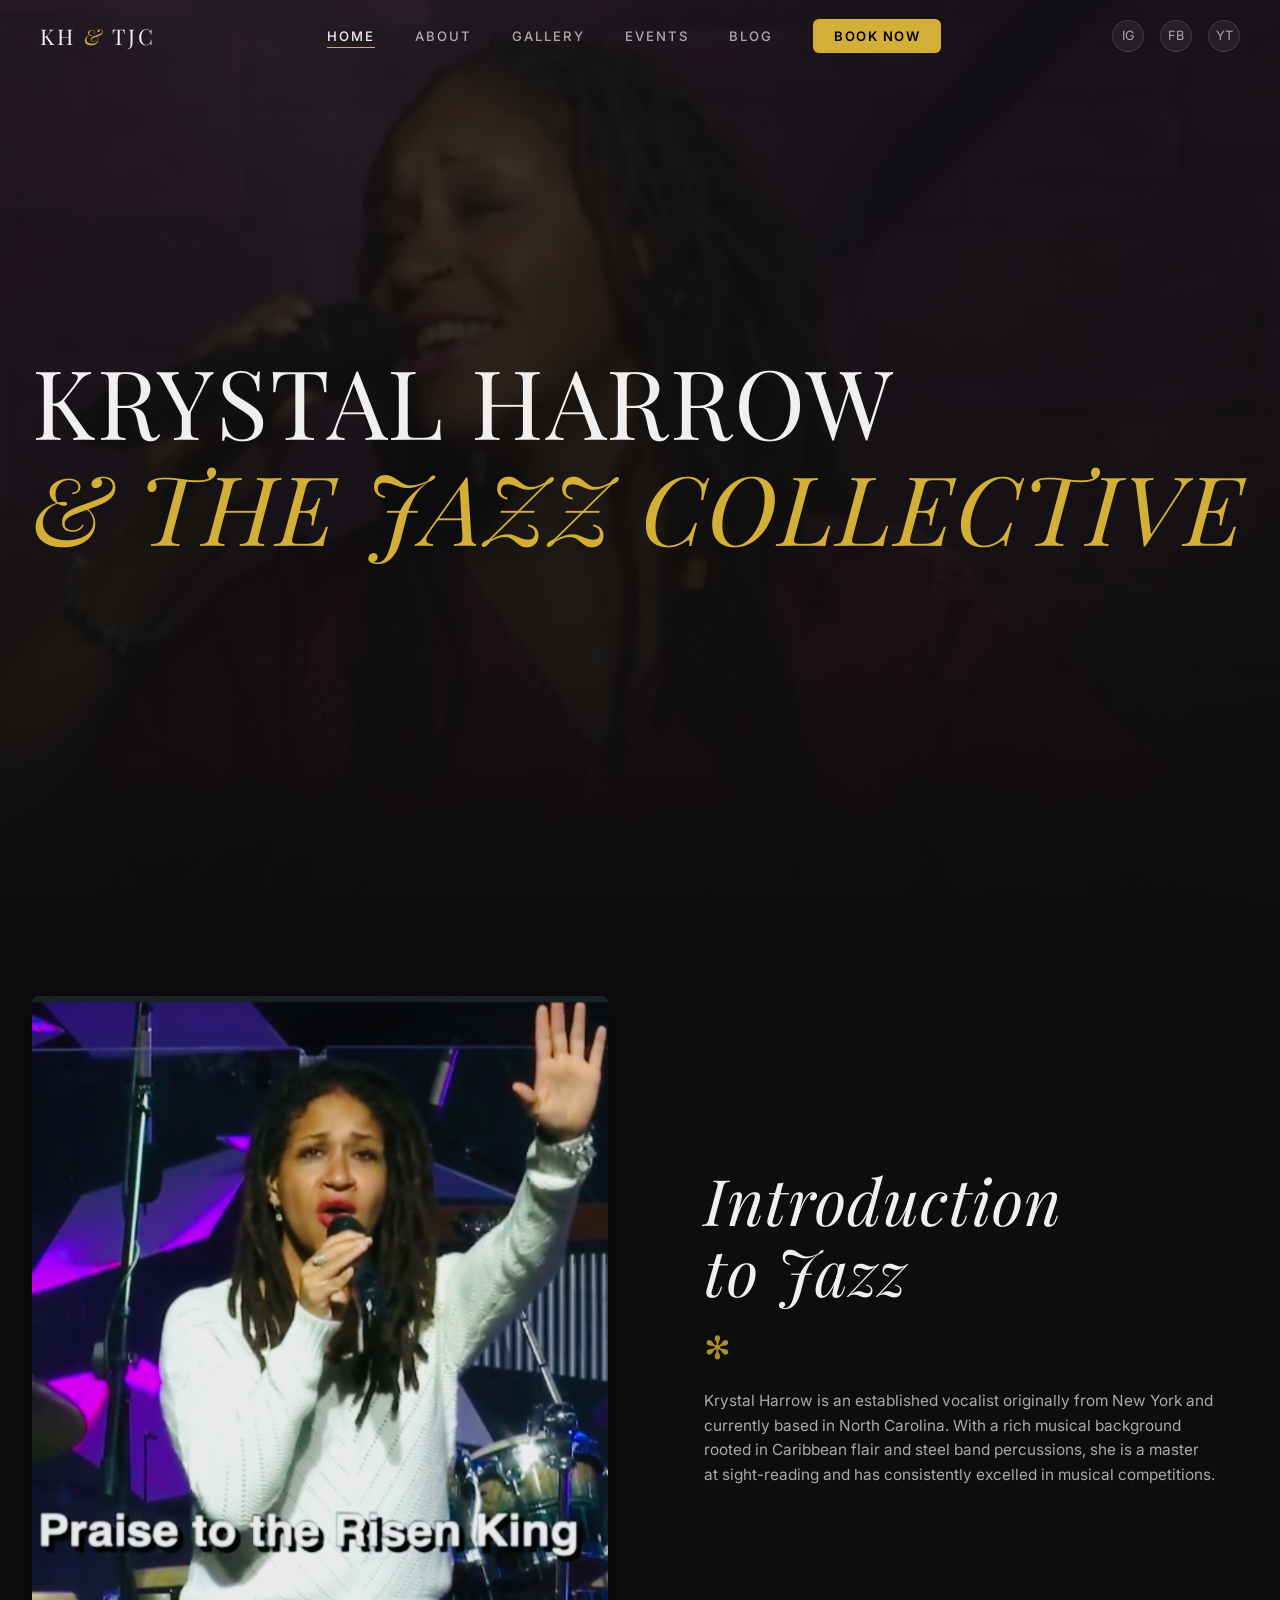
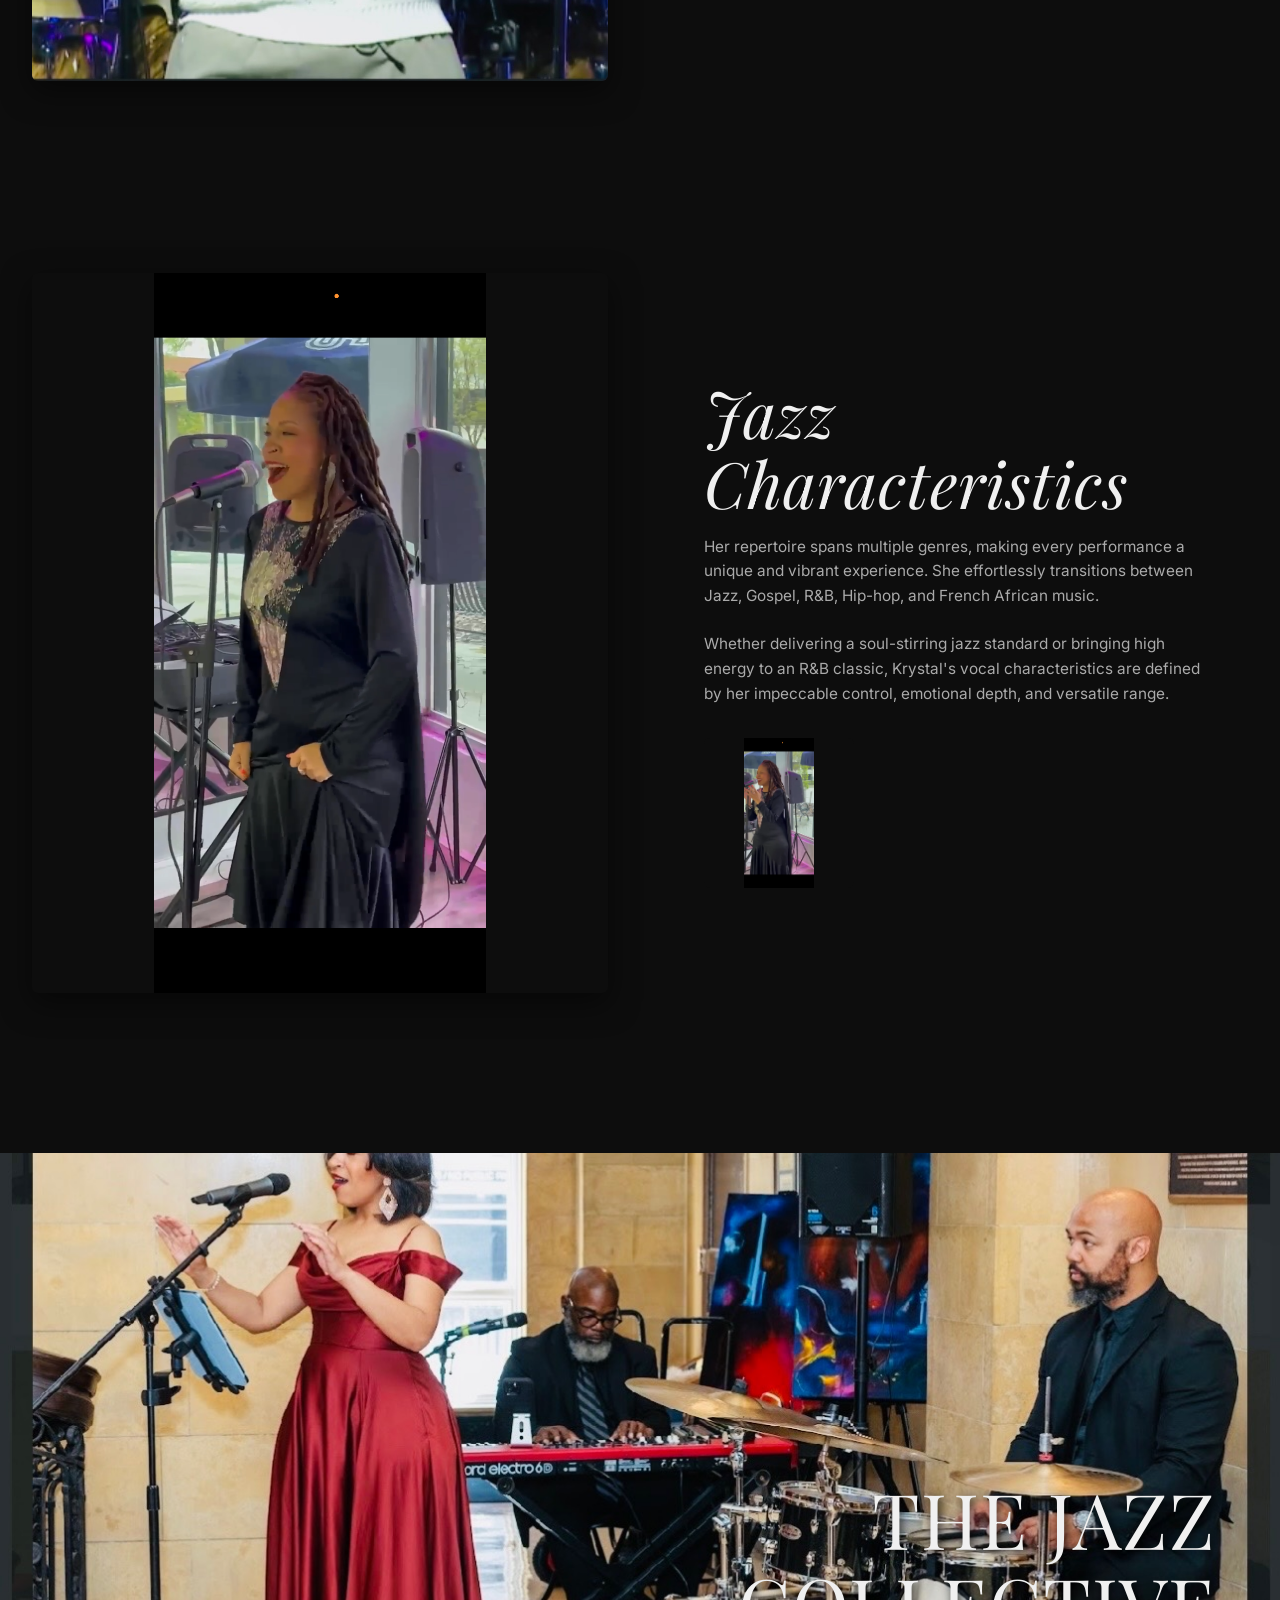
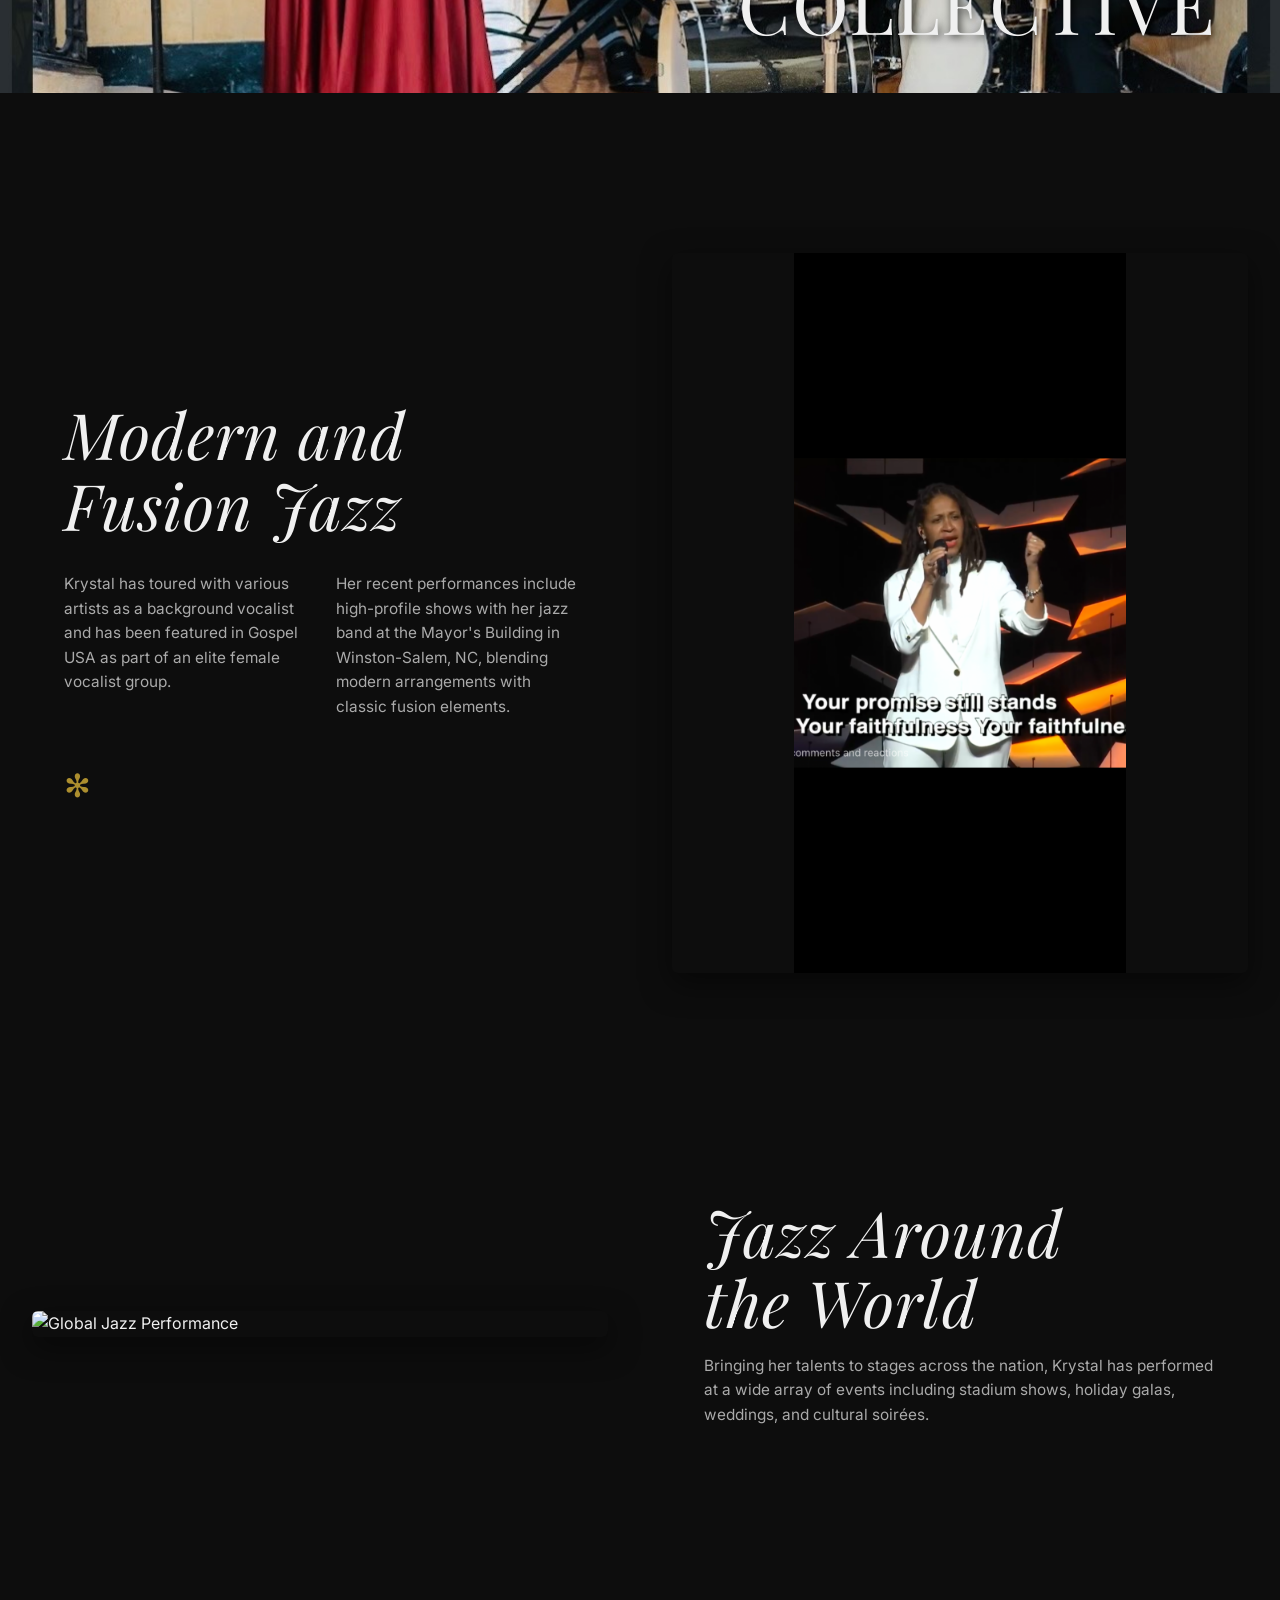
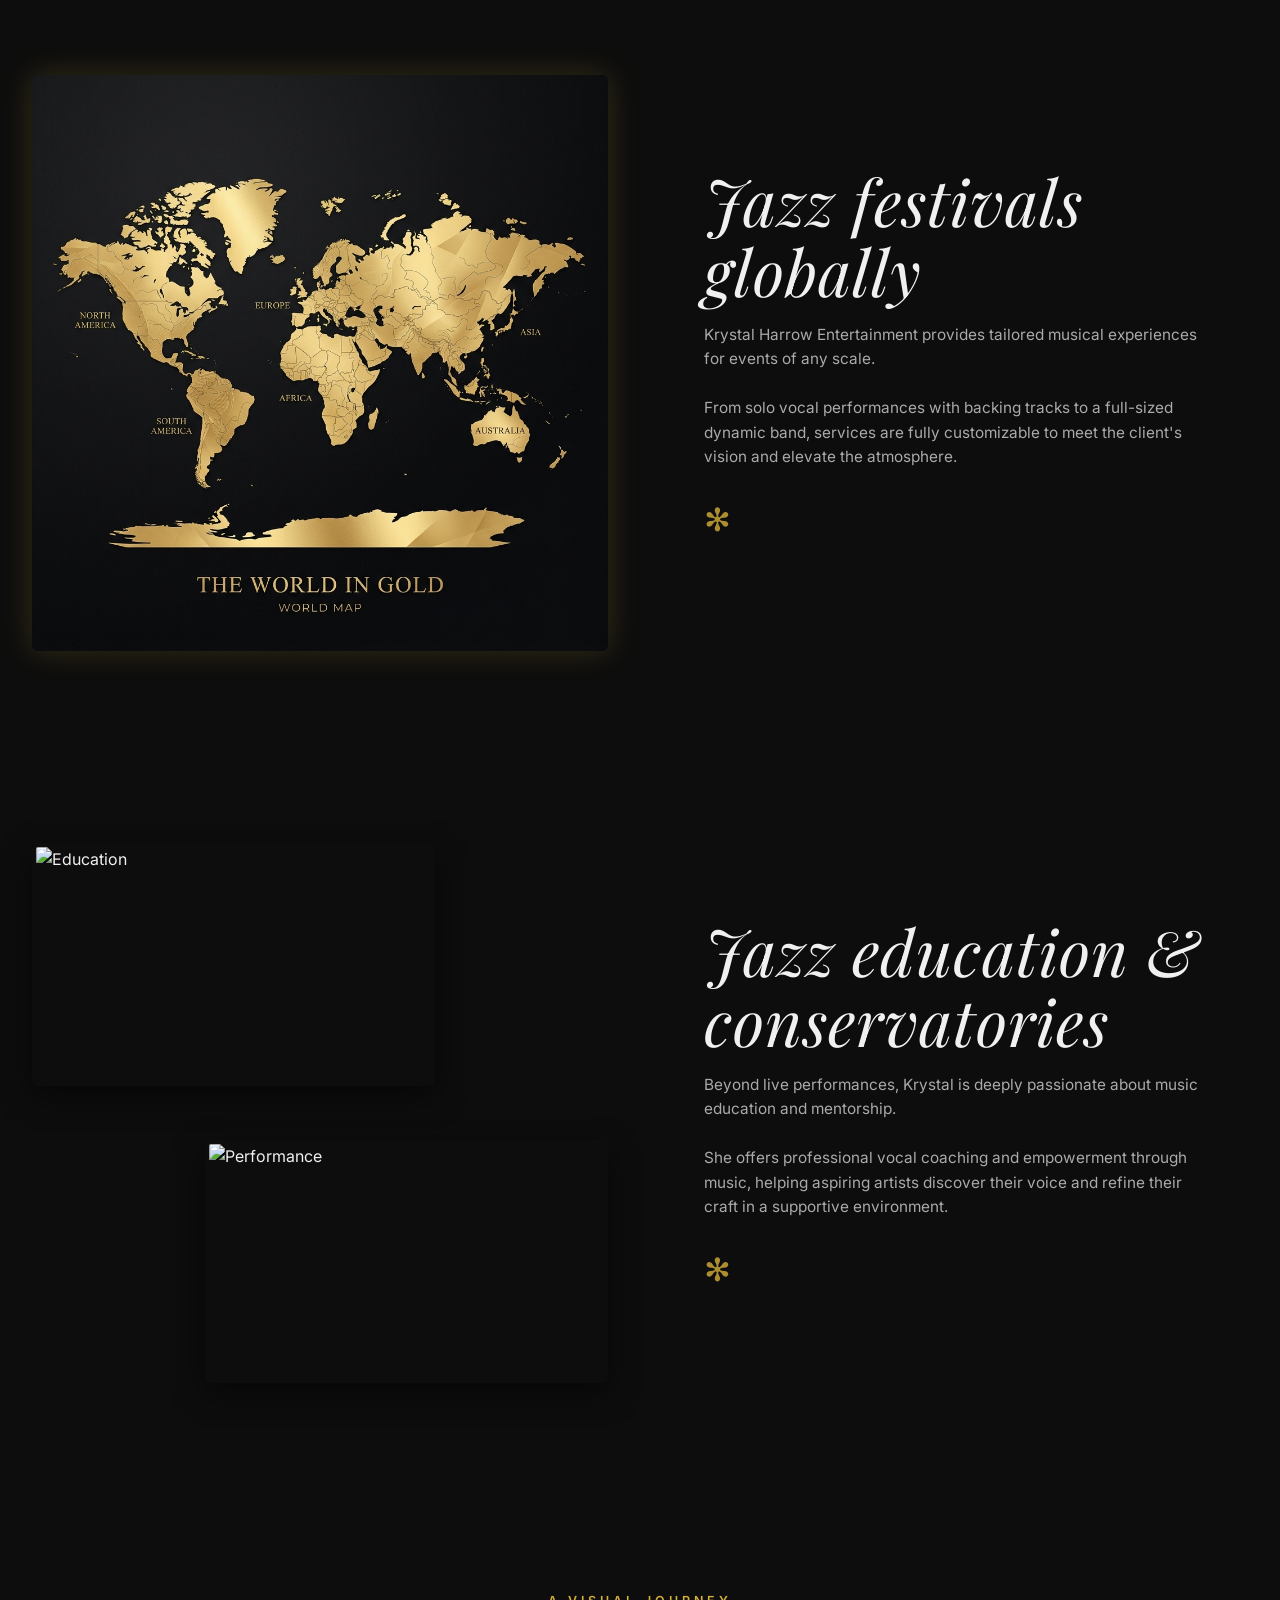
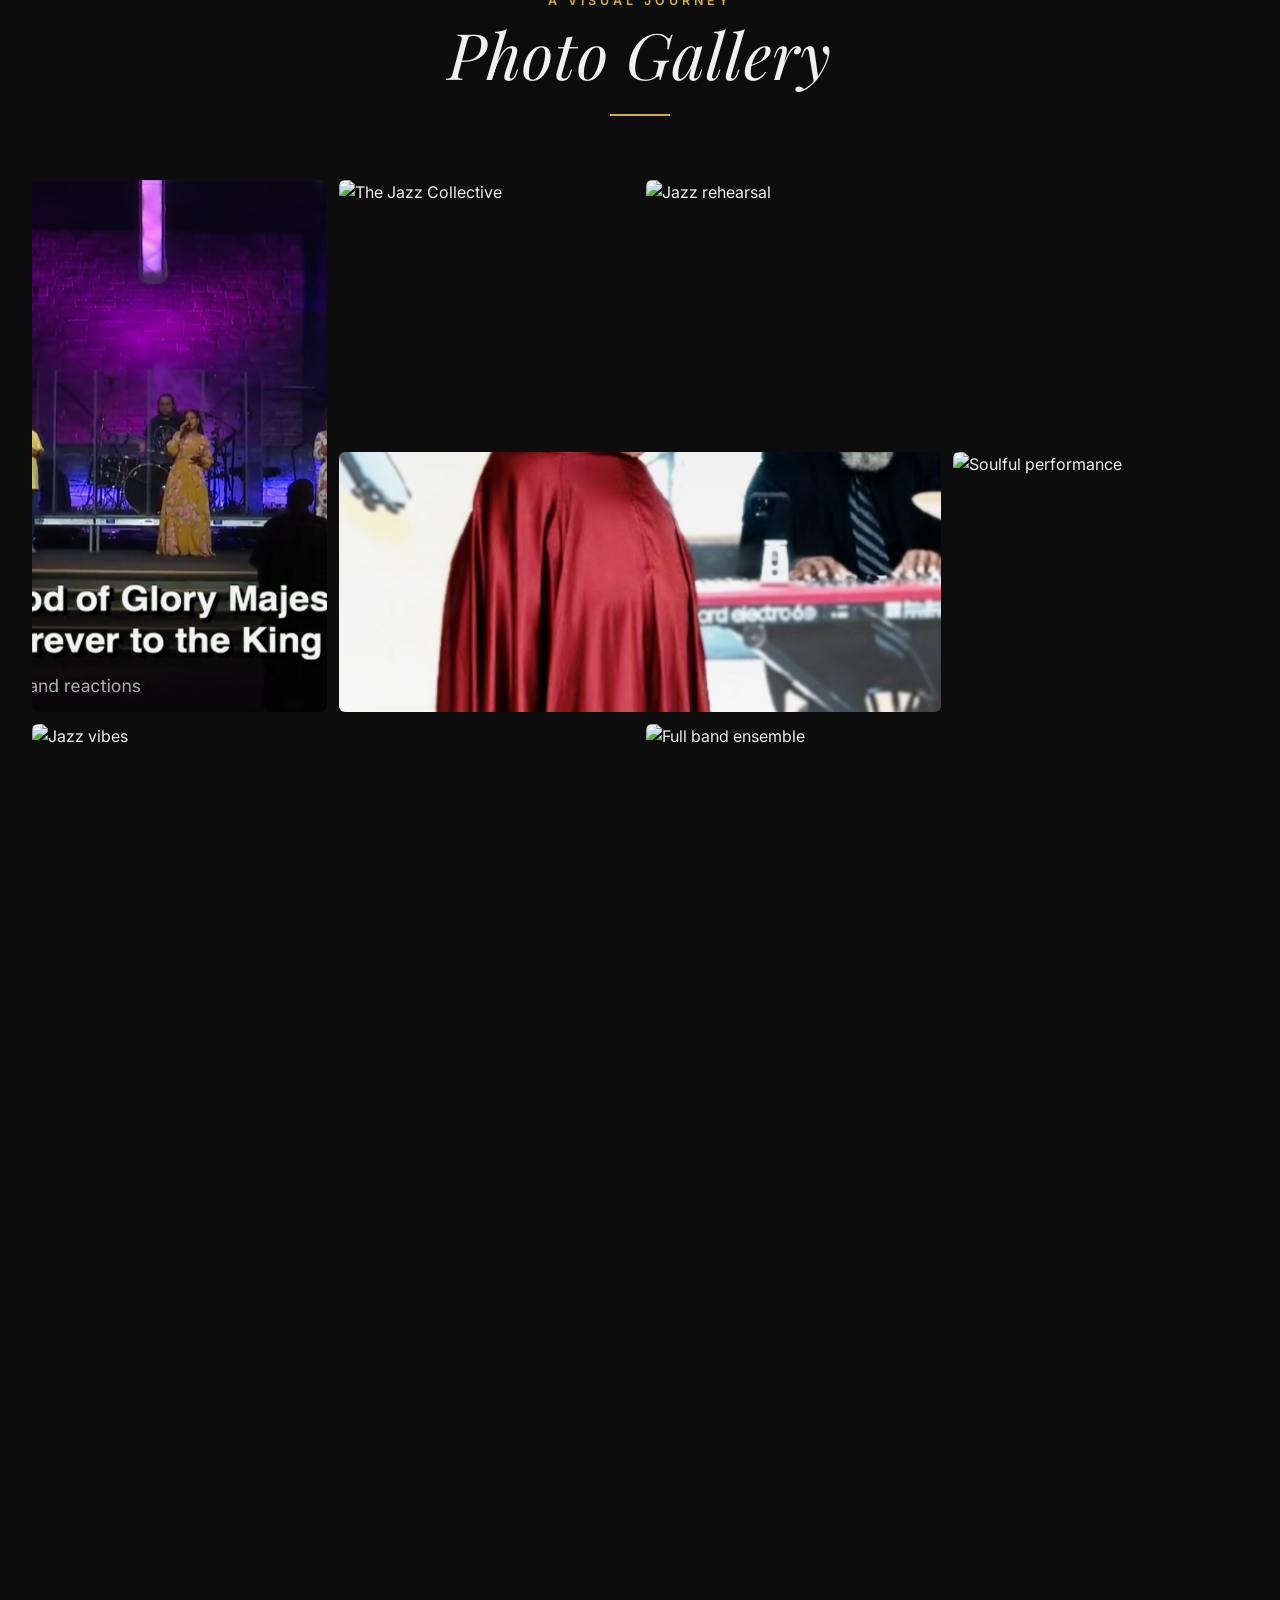
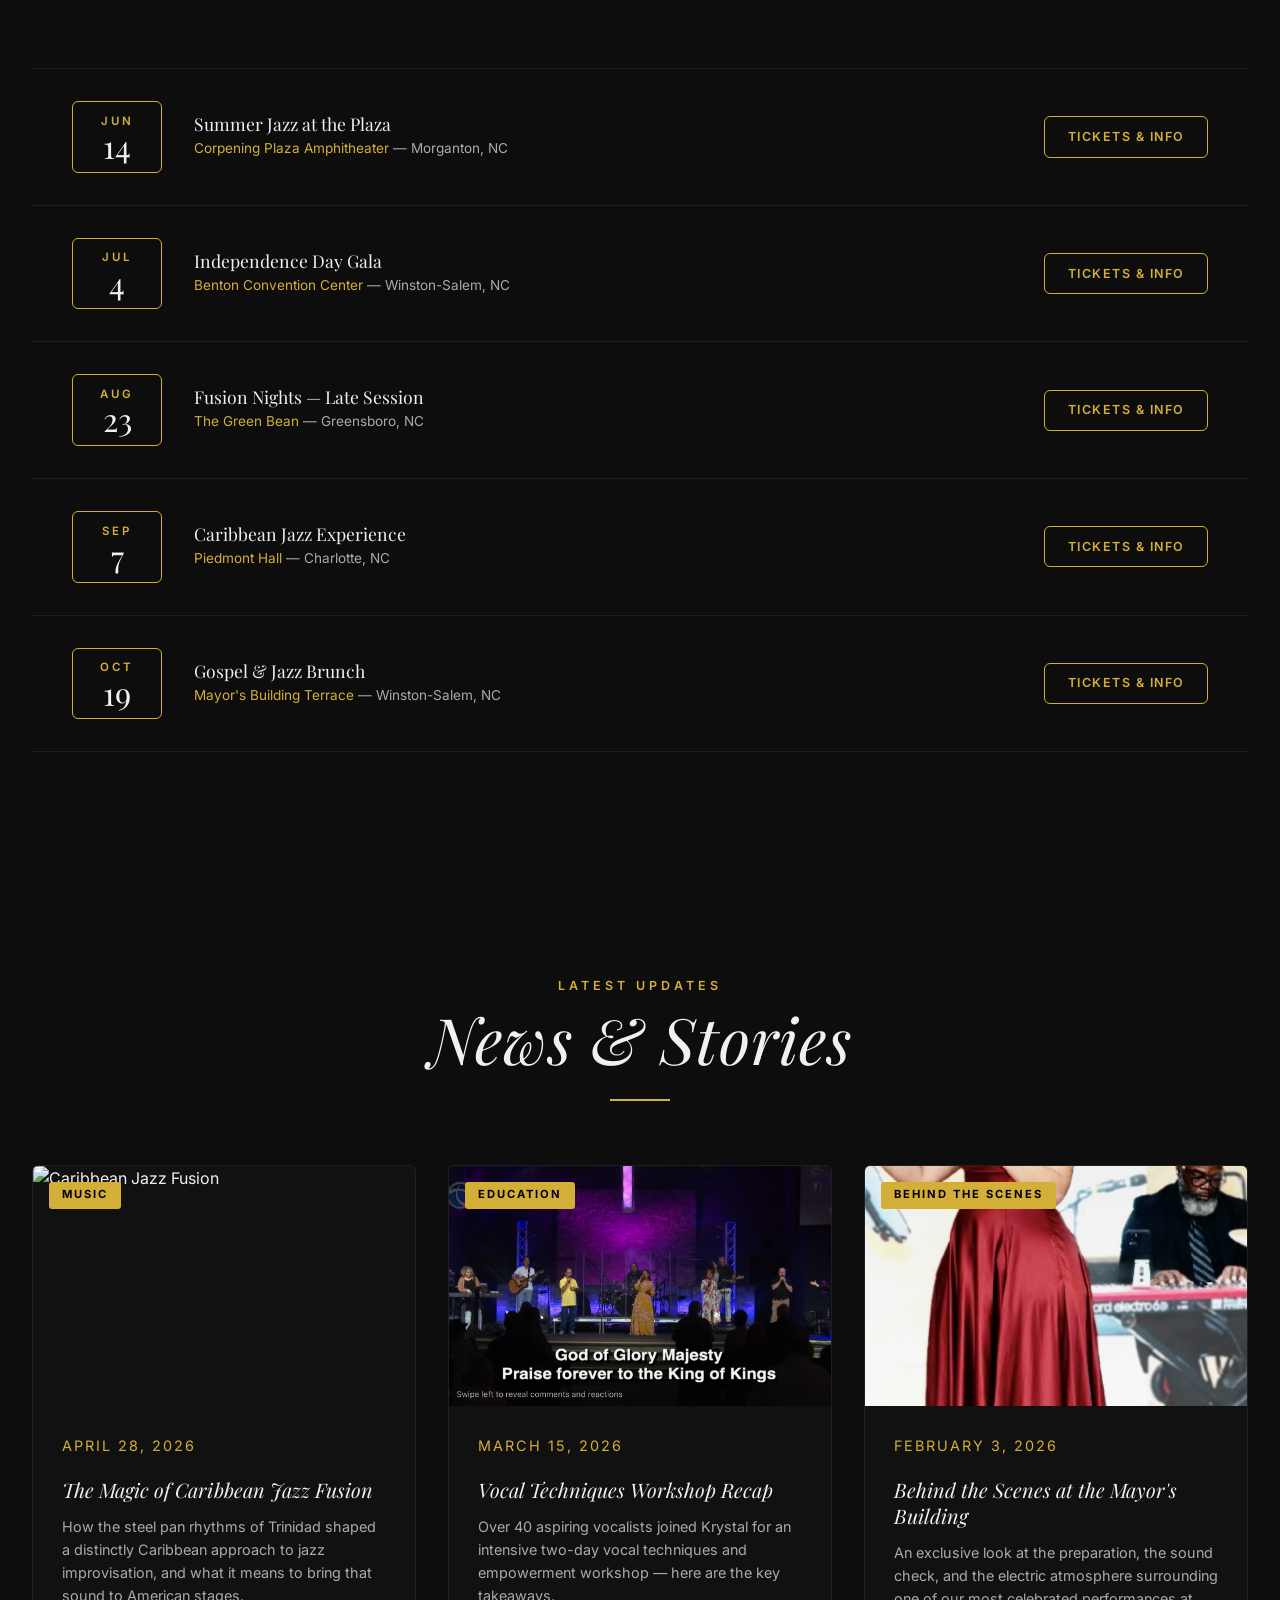
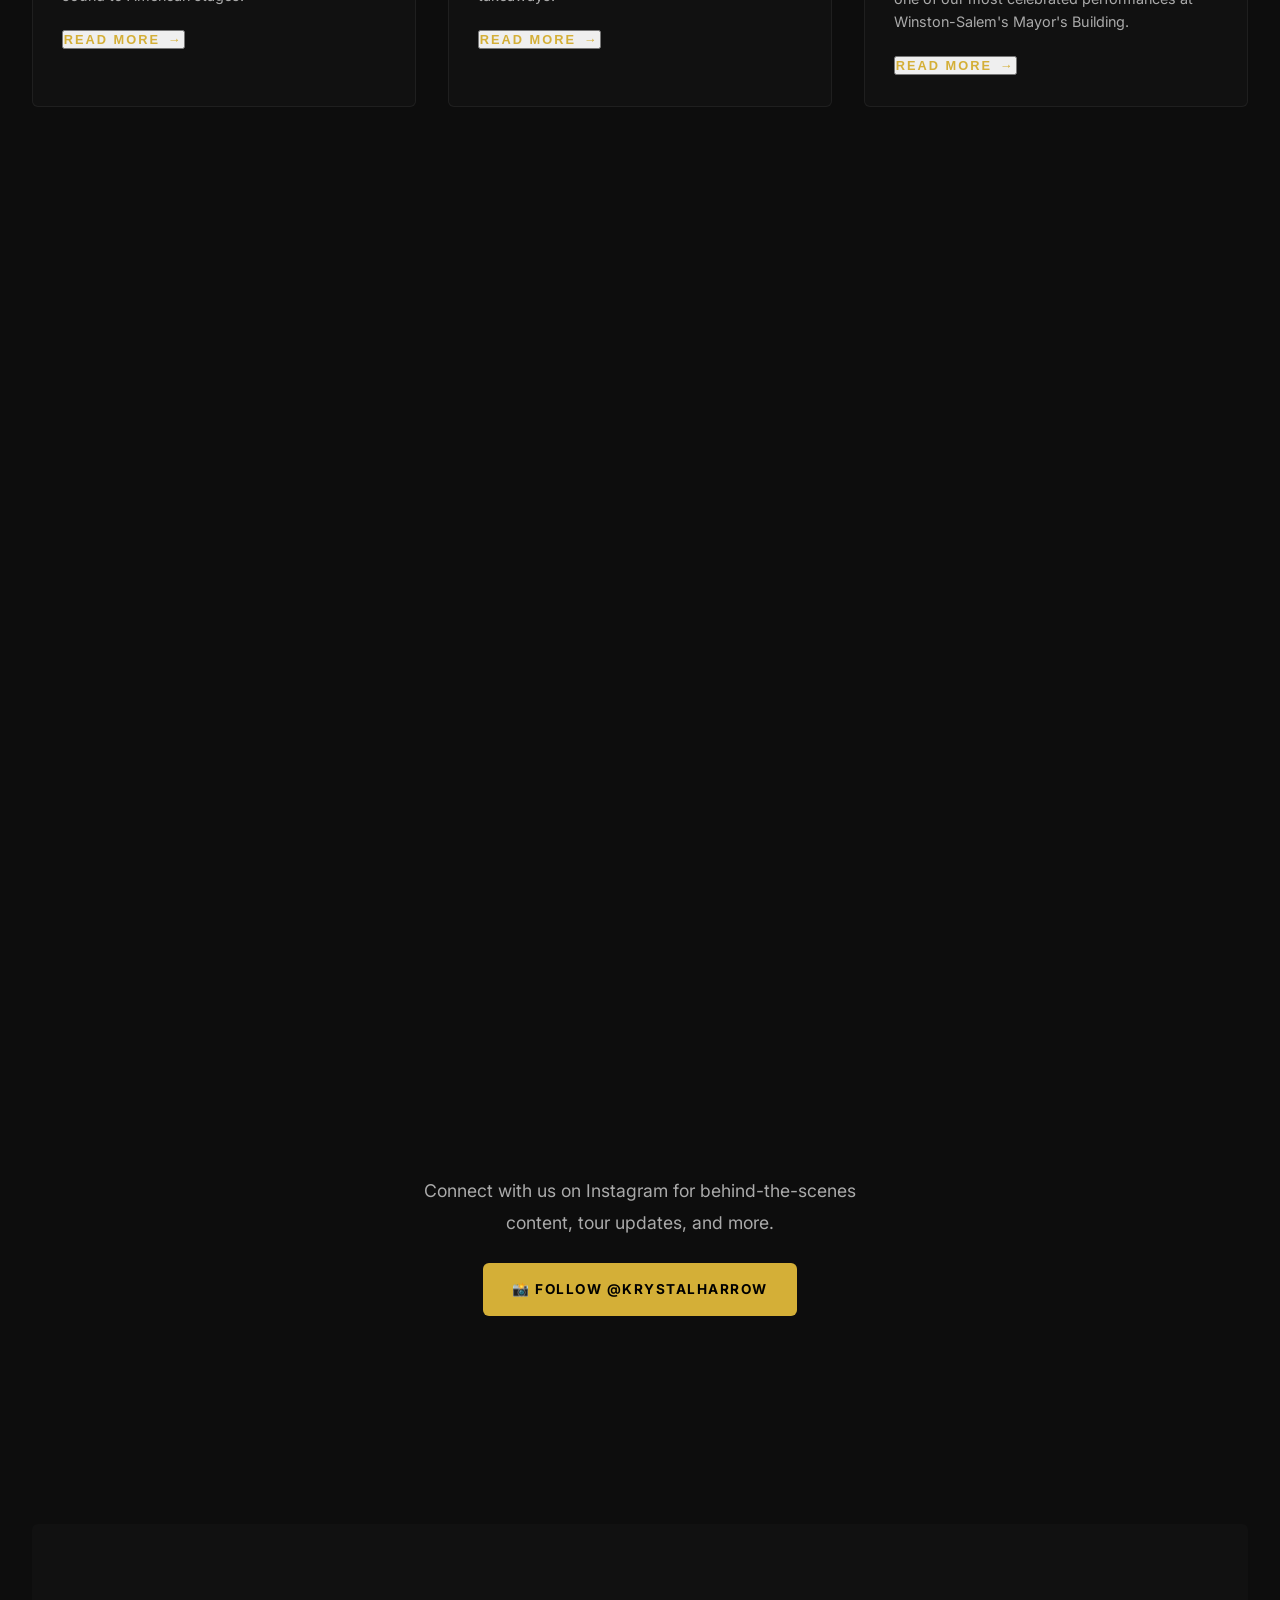
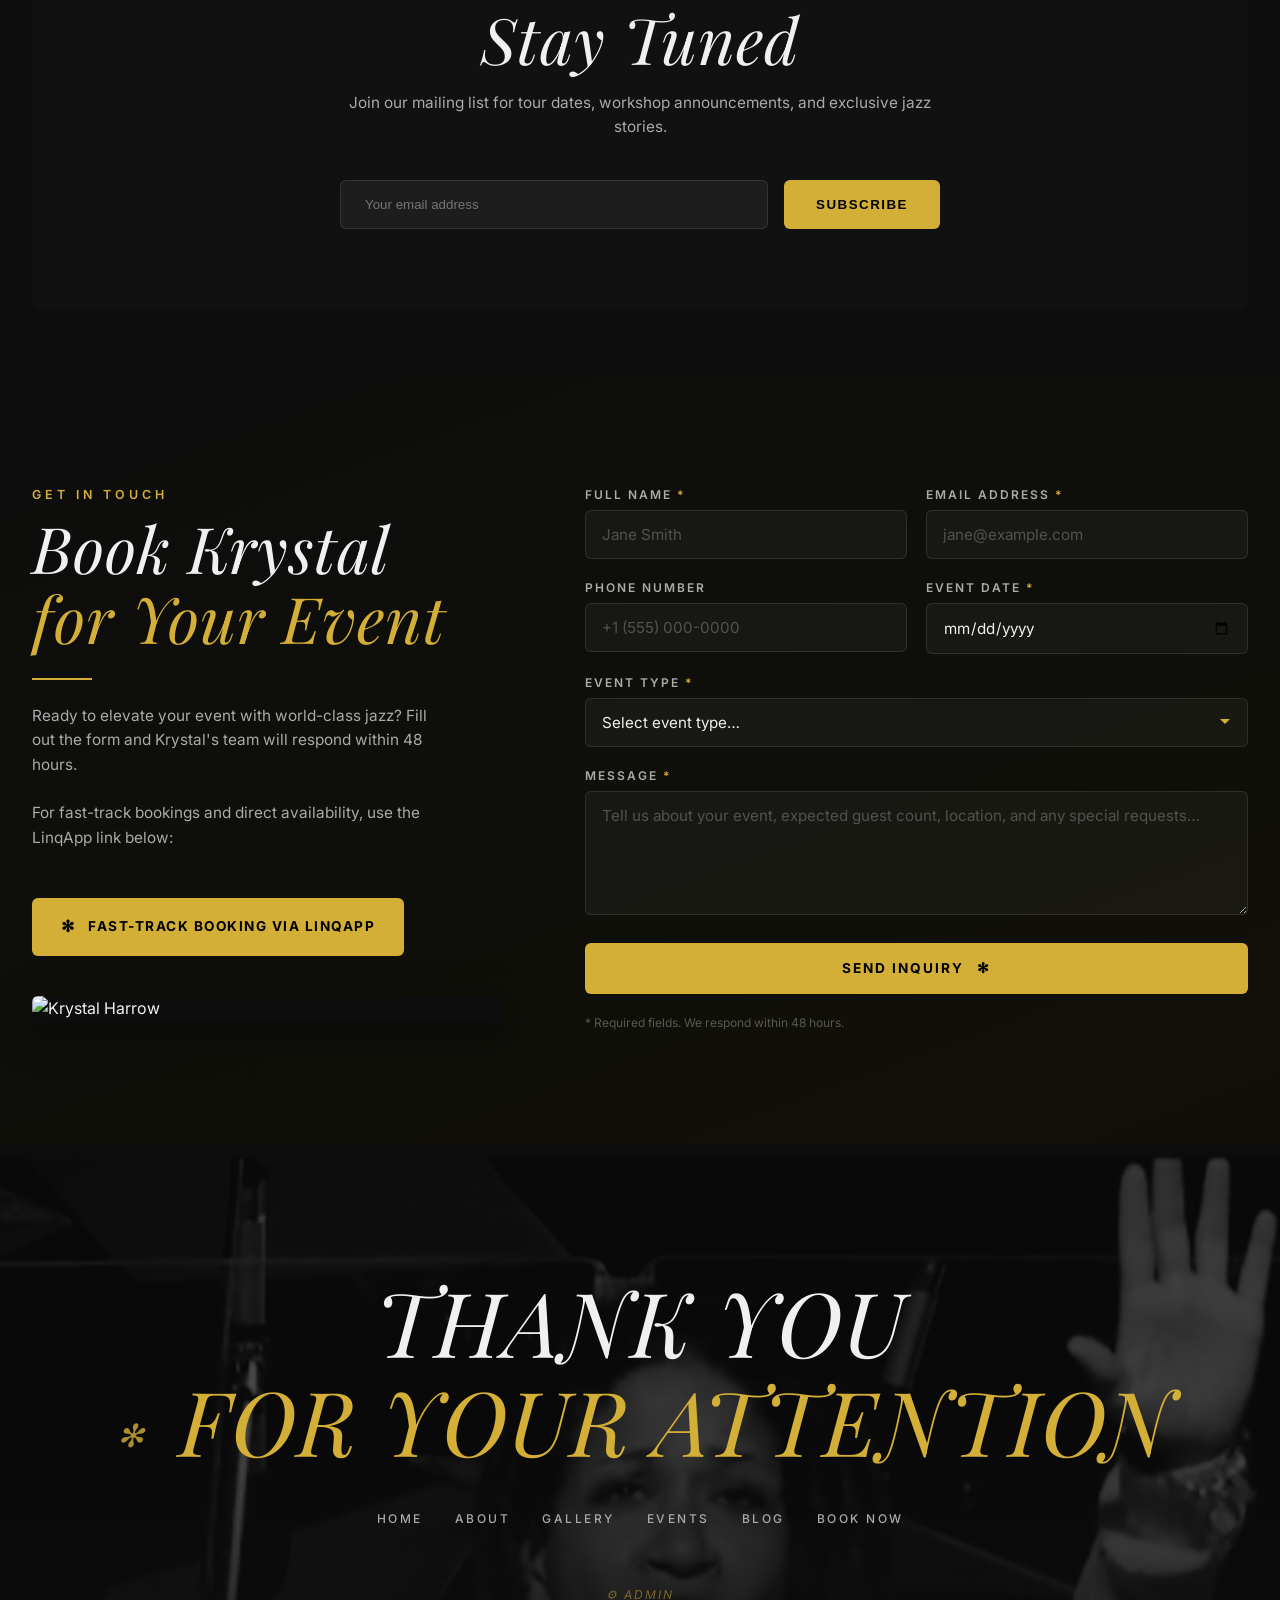
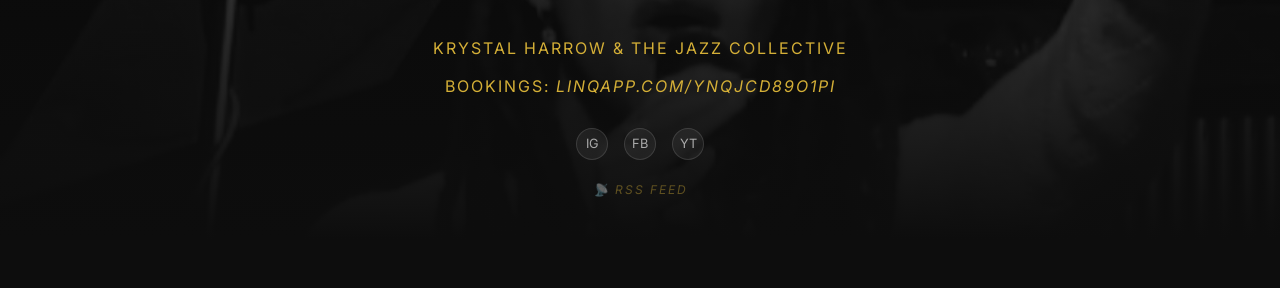
==== commit 3232733e: "system updates 2" ====
--- a/index.html
+++ b/index.html
@@ -3,6 +3,8 @@
     <head>
         <meta charset="UTF-8" />
         <meta name="viewport" content="width=device-width, initial-scale=1.0" />
+        <meta name="theme-color" content="#D4AF37" />
+        <link rel="manifest" href="/manifest.json" />
         <title id="cms-title">Krystal Harrow & The Jazz Collective</title>
         <meta
             id="cms-meta-desc"
@@ -11,9 +13,17 @@
         />
         <link rel="preconnect" href="https://fonts.googleapis.com" />
         <link rel="preconnect" href="https://fonts.gstatic.com" crossorigin />
+        <link rel="preconnect" href="https://linqapp.com" />
+        <link rel="dns-prefetch" href="https://linqapp.com" />
         <link
             href="https://fonts.googleapis.com/css2?family=Inter:wght@300;400;500;600&family=Playfair+Display:ital,wght@0,400;0,600;0,700;1,400;1,600&display=swap"
             rel="stylesheet"
+        />
+        <link
+            rel="alternate"
+            type="application/rss+xml"
+            title="Krystal Harrow & The Jazz Collective — News & Updates"
+            href="/feed.xml"
         />
         <link rel="stylesheet" href="style.css" />
         <style id="cms-custom-css"></style>
@@ -177,6 +187,7 @@
         </script>
     </head>
     <body>
+        <a href="#home" class="skip-link" tabindex="1">Skip to main content</a>
         <!-- ═══════════════════════════════════════════
          STICKY NAVIGATION
     ═══════════════════════════════════════════ -->
@@ -430,6 +441,7 @@
                             src="images/Photos-3-001/IMG_20260503_112549 (21).png"
                             alt="Krystal Harrow performing"
                             loading="lazy"
+                            fetchpriority="high"
                         />
                         <div class="gallery-overlay">
                             <span>Live Performance</span>
@@ -755,8 +767,36 @@
             </section>
 
             <!-- ═══════════════════════════════════════════
-             NEWSLETTER
-        ═══════════════════════════════════════════ -->
+                 INSTAGRAM / SOCIAL FEED
+            ═══════════════════════════════════════════ -->
+            <section class="section-block" id="social">
+                <div class="section-header fade-in">
+                    <p class="section-label">Follow the Journey</p>
+                    <h2>Instagram</h2>
+                    <div class="gold-line"></div>
+                </div>
+                <div class="social-feed fade-in" id="cms-social-feed">
+                    <div class="social-placeholder">
+                        <p>
+                            Connect with us on Instagram for behind-the-scenes
+                            content, tour updates, and more.
+                        </p>
+                        <a
+                            href="https://instagram.com"
+                            target="_blank"
+                            rel="noopener noreferrer"
+                            class="linq-cta"
+                            style="margin: 1.5rem auto 0; display: inline-flex"
+                        >
+                            <span>📸 Follow @KrystalHarrow</span>
+                        </a>
+                    </div>
+                </div>
+            </section>
+
+            <!-- ═══════════════════════════════════════════
+                 NEWSLETTER
+            ═══════════════════════════════════════════ -->
             <section class="section-block newsletter-section" id="newsletter">
                 <div class="newsletter-card fade-in">
                     <h2 id="cms-newsletter-heading">Stay Tuned</h2>
@@ -993,6 +1033,15 @@
             >
                 <!-- Footer links injected here -->
             </nav>
+            <p class="footer-admin-link">
+                <a
+                    href="/admin.html"
+                    target="_blank"
+                    class="gold-text"
+                    aria-label="Admin Panel (opens in new tab)"
+                    >⚙ Admin</a
+                >
+            </p>
             <p class="footer-credits" id="cms-footer-credits">
                 Krystal Harrow &amp; The Jazz Collective
             </p>
@@ -1015,6 +1064,11 @@
             <div class="footer-bg">
                 <img src="images/Photos-3-001/IMG_20260503_112549.jpg" alt="" />
             </div>
+            <p class="footer-feed-link">
+                <a href="/feed.xml" target="_blank" class="gold-text"
+                    >📡 RSS Feed</a
+                >
+            </p>
         </footer>
 
         <!-- ═══════════════════════════════════════════
@@ -1083,5 +1137,17 @@
 
         <script src="content.js"></script>
         <script src="script.js"></script>
+
+        <script>
+            if ("serviceWorker" in navigator) {
+                window.addEventListener("load", function () {
+                    navigator.serviceWorker
+                        .register("/sw.js")
+                        .catch(function (err) {
+                            console.warn("SW registration failed:", err);
+                        });
+                });
+            }
+        </script>
     </body>
 </html>
--- a/style.css
+++ b/style.css
@@ -3,20 +3,28 @@
     --bg-2: #111111;
     --text-color: #f0f0f0;
     --text-muted: #aaa;
-    --gold: #D4AF37;
+    --gold: #d4af37;
     --gold-muted: #b8972e;
-    --gold-dim: rgba(212,175,55,0.12);
-    --heading-font: 'Playfair Display', serif;
-    --body-font: 'Inter', sans-serif;
+    --gold-dim: rgba(212, 175, 55, 0.12);
+    --heading-font: "Playfair Display", serif;
+    --body-font: "Inter", sans-serif;
     --nav-h: 72px;
     --radius: 6px;
     --transition: 0.35s ease;
 }
 
 /* ─── Reset ──────────────────────────────── */
-*, *::before, *::after { margin:0; padding:0; box-sizing:border-box; }
-
-html { scroll-behavior: smooth; }
+*,
+*::before,
+*::after {
+    margin: 0;
+    padding: 0;
+    box-sizing: border-box;
+}
+
+html {
+    scroll-behavior: smooth;
+}
 
 body {
     background-color: var(--bg-color);
@@ -26,7 +34,11 @@
     overflow-x: hidden;
 }
 
-img { max-width:100%; display:block; object-fit:cover; }
+img {
+    max-width: 100%;
+    display: block;
+    object-fit: cover;
+}
 /* Section / portrait images — show the full subject, no cropping */
 .section-images img,
 .contact-photo img,
@@ -35,18 +47,34 @@
     background: var(--bg-color);
 }
 
-a { color: inherit; text-decoration: none; }
+a {
+    color: inherit;
+    text-decoration: none;
+}
 
 /* ─── Typography ─────────────────────────── */
-h1, h2, h3 {
+h1,
+h2,
+h3 {
     font-family: var(--heading-font);
     font-weight: 400;
     line-height: 1.1;
     margin-bottom: 1rem;
 }
-h1 { font-size: clamp(3rem, 8vw, 6rem); text-transform: uppercase; letter-spacing: 2px; }
-h2 { font-size: clamp(2.2rem, 5vw, 4.5rem); font-style: italic; letter-spacing: 1px; }
-h3 { font-size: clamp(1.1rem, 2vw, 1.5rem); font-style: italic; }
+h1 {
+    font-size: clamp(3rem, 8vw, 6rem);
+    text-transform: uppercase;
+    letter-spacing: 2px;
+}
+h2 {
+    font-size: clamp(2.2rem, 5vw, 4.5rem);
+    font-style: italic;
+    letter-spacing: 1px;
+}
+h3 {
+    font-size: clamp(1.1rem, 2vw, 1.5rem);
+    font-style: italic;
+}
 
 p {
     font-size: clamp(0.9rem, 1.2vw, 1.05rem);
@@ -55,28 +83,44 @@
     max-width: 600px;
 }
 
-.gold-text  { color: var(--gold); font-style: italic; }
-.star-icon  { color: var(--gold); font-size: 2rem; margin: 1rem 0; opacity: 0.8; }
-.star-icon.inline { display:inline-block; vertical-align:middle; margin: 0 10px; }
+.gold-text {
+    color: var(--gold);
+    font-style: italic;
+}
+.star-icon {
+    color: var(--gold);
+    font-size: 2rem;
+    margin: 1rem 0;
+    opacity: 0.8;
+}
+.star-icon.inline {
+    display: inline-block;
+    vertical-align: middle;
+    margin: 0 10px;
+}
 
 /* ─── Navigation ─────────────────────────── */
 .site-nav {
     position: fixed;
-    top: 0; left: 0; right: 0;
+    top: 0;
+    left: 0;
+    right: 0;
     z-index: 1000;
     height: var(--nav-h);
     padding: 0 2.5rem;
     display: flex;
     align-items: center;
-    transition: background var(--transition), box-shadow var(--transition);
+    transition:
+        background var(--transition),
+        box-shadow var(--transition);
 }
 
 .site-nav.scrolled {
-    background: rgba(10,10,10,0.92);
+    background: rgba(10, 10, 10, 0.92);
     backdrop-filter: blur(14px);
     -webkit-backdrop-filter: blur(14px);
-    box-shadow: 0 2px 30px rgba(0,0,0,0.6);
-    border-bottom: 1px solid rgba(212,175,55,0.12);
+    box-shadow: 0 2px 30px rgba(0, 0, 0, 0.6);
+    border-bottom: 1px solid rgba(212, 175, 55, 0.12);
 }
 
 .nav-inner {
@@ -96,7 +140,9 @@
     white-space: nowrap;
     transition: color var(--transition);
 }
-.nav-brand:hover { color: var(--gold); }
+.nav-brand:hover {
+    color: var(--gold);
+}
 
 .nav-links {
     list-style: none;
@@ -115,18 +161,24 @@
     position: relative;
 }
 .nav-link::after {
-    content: '';
+    content: "";
     position: absolute;
-    bottom: -4px; left: 0; right: 0;
+    bottom: -4px;
+    left: 0;
+    right: 0;
     height: 1px;
     background: var(--gold);
     transform: scaleX(0);
     transition: transform var(--transition);
 }
 .nav-link:hover,
-.nav-link.active { color: var(--text-color); }
+.nav-link.active {
+    color: var(--text-color);
+}
 .nav-link:hover::after,
-.nav-link.active::after { transform: scaleX(1); }
+.nav-link.active::after {
+    transform: scaleX(1);
+}
 
 .nav-link.nav-cta {
     background: var(--gold);
@@ -135,10 +187,18 @@
     border-radius: var(--radius);
     font-weight: 600;
     letter-spacing: 1.5px;
-    transition: background var(--transition), transform var(--transition);
-}
-.nav-link.nav-cta::after { display: none; }
-.nav-link.nav-cta:hover  { background: var(--gold-muted); transform: translateY(-1px); color:#000; }
+    transition:
+        background var(--transition),
+        transform var(--transition);
+}
+.nav-link.nav-cta::after {
+    display: none;
+}
+.nav-link.nav-cta:hover {
+    background: var(--gold-muted);
+    transform: translateY(-1px);
+    color: #000;
+}
 
 /* hamburger */
 .nav-toggle {
@@ -151,10 +211,13 @@
     padding: 4px;
 }
 .nav-toggle span {
-    width: 24px; height: 2px;
+    width: 24px;
+    height: 2px;
     background: var(--text-color);
     border-radius: 2px;
-    transition: transform 0.3s, opacity 0.3s;
+    transition:
+        transform 0.3s,
+        opacity 0.3s;
 }
 
 /* ─── Hero ───────────────────────────────── */
@@ -166,13 +229,22 @@
     justify-content: center;
 }
 
-.hero-content { max-width: 1400px; margin: 0 auto; width: 100%; }
-.hero h1      { margin-bottom: 3rem; }
+.hero-content {
+    max-width: 1400px;
+    margin: 0 auto;
+    width: 100%;
+}
+.hero h1 {
+    margin-bottom: 3rem;
+}
 
 /* ─── Hero Slideshow ─────────────────────── */
 .hero-slideshow {
     position: absolute;
-    top: 0; left: 0; width: 100%; height: 100%;
+    top: 0;
+    left: 0;
+    width: 100%;
+    height: 100%;
     z-index: -1;
     overflow: hidden;
 }
@@ -184,16 +256,24 @@
     background-size: cover;
     background-position: center;
 }
-.hero-slide.active { opacity: 0.35; } /* Subdued background for readability */
+.hero-slide.active {
+    opacity: 0.35;
+} /* Subdued background for readability */
 
 .hero-slideshow::after {
-    content: '';
+    content: "";
     position: absolute;
     inset: 0;
-    background: linear-gradient(to bottom, rgba(13,13,13,0.4), var(--bg-color));
-}
-
-.hero-images { display: none; } /* Hide old static images */
+    background: linear-gradient(
+        to bottom,
+        rgba(13, 13, 13, 0.4),
+        var(--bg-color)
+    );
+}
+
+.hero-images {
+    display: none;
+} /* Hide old static images */
 
 /* ─── Split Sections ─────────────────────── */
 .split-section {
@@ -205,14 +285,20 @@
     margin: 0 auto;
     align-items: center;
 }
-.split-section.reverse { direction: rtl; }
-.split-section.reverse > * { direction: ltr; }
-
-.section-text { padding: 2rem; }
+.split-section.reverse {
+    direction: rtl;
+}
+.split-section.reverse > * {
+    direction: ltr;
+}
+
+.section-text {
+    padding: 2rem;
+}
 
 .section-images img {
     border-radius: var(--radius);
-    box-shadow: 0 10px 30px rgba(0,0,0,0.5);
+    box-shadow: 0 10px 30px rgba(0, 0, 0, 0.5);
     width: 100%;
     height: auto;
     max-height: 80vh;
@@ -220,8 +306,19 @@
     background: var(--bg-color);
 }
 
-.small-images { display:flex; gap:1rem; margin-top:2rem; }
-.small-images img { width:150px; height:auto; max-height:150px; border-radius:var(--radius); object-fit:contain; background:var(--bg-color); }
+.small-images {
+    display: flex;
+    gap: 1rem;
+    margin-top: 2rem;
+}
+.small-images img {
+    width: 150px;
+    height: auto;
+    max-height: 150px;
+    border-radius: var(--radius);
+    object-fit: contain;
+    background: var(--bg-color);
+}
 
 .text-columns {
     display: grid;
@@ -231,17 +328,29 @@
 }
 
 /* Full Width Banner */
-.full-width-image { padding: 4rem 0; }
-
-.banner-container { position:relative; width:100%; height:60vh; overflow:hidden; }
-.banner-container img { width:100%; height:100%; object-position:center; }
+.full-width-image {
+    padding: 4rem 0;
+}
+
+.banner-container {
+    position: relative;
+    width: 100%;
+    height: 60vh;
+    overflow: hidden;
+}
+.banner-container img {
+    width: 100%;
+    height: 100%;
+    object-position: center;
+}
 
 .banner-text {
     position: absolute;
-    bottom: 2rem; right: 4rem;
+    bottom: 2rem;
+    right: 4rem;
     font-size: clamp(3rem, 6vw, 5rem);
     text-align: right;
-    text-shadow: 2px 2px 10px rgba(0,0,0,0.8);
+    text-shadow: 2px 2px 10px rgba(0, 0, 0, 0.8);
     font-style: normal;
 }
 
@@ -249,14 +358,32 @@
 .map-section .map-img {
     background: transparent;
     box-shadow: none;
-    filter: drop-shadow(0 0 15px rgba(212,175,55,0.2));
+    filter: drop-shadow(0 0 15px rgba(212, 175, 55, 0.2));
 }
 
 /* Collage Stack */
-.collage-stack { position:relative; height:60vh; }
-.collage-stack img { position:absolute; width:70%; height:45%; border:4px solid var(--bg-color); object-fit:contain; background:var(--bg-color); }
-.collage-stack img:first-child { top:0; left:0; z-index:1; }
-.collage-stack img:last-child  { bottom:0; right:0; z-index:2; }
+.collage-stack {
+    position: relative;
+    height: 60vh;
+}
+.collage-stack img {
+    position: absolute;
+    width: 70%;
+    height: 45%;
+    border: 4px solid var(--bg-color);
+    object-fit: contain;
+    background: var(--bg-color);
+}
+.collage-stack img:first-child {
+    top: 0;
+    left: 0;
+    z-index: 1;
+}
+.collage-stack img:last-child {
+    bottom: 0;
+    right: 0;
+    z-index: 2;
+}
 
 /* ─── Shared Section Block ───────────────── */
 .section-block {
@@ -265,7 +392,10 @@
     margin: 0 auto;
 }
 
-.section-header { text-align: center; margin-bottom: 4rem; }
+.section-header {
+    text-align: center;
+    margin-bottom: 4rem;
+}
 
 .section-label {
     font-size: 0.78rem;
@@ -306,19 +436,27 @@
     transition: transform 0.6s ease;
 }
 
-.gallery-item:hover img { transform: scale(1.08); }
+.gallery-item:hover img {
+    transform: scale(1.08);
+}
 
 .gallery-overlay {
     position: absolute;
     inset: 0;
-    background: linear-gradient(to top, rgba(0,0,0,0.75) 0%, transparent 60%);
+    background: linear-gradient(
+        to top,
+        rgba(0, 0, 0, 0.75) 0%,
+        transparent 60%
+    );
     display: flex;
     align-items: flex-end;
     padding: 1.2rem;
     opacity: 0;
     transition: opacity var(--transition);
 }
-.gallery-item:hover .gallery-overlay { opacity: 1; }
+.gallery-item:hover .gallery-overlay {
+    opacity: 1;
+}
 
 .gallery-overlay span {
     font-size: 0.8rem;
@@ -328,11 +466,17 @@
     color: var(--gold);
 }
 
-.gallery-item.g-tall  { grid-row: span 2; }
-.gallery-item.g-wide  { grid-column: span 2; }
+.gallery-item.g-tall {
+    grid-row: span 2;
+}
+.gallery-item.g-wide {
+    grid-column: span 2;
+}
 
 /* ─── Events ─────────────────────────────── */
-.events-section { background: none; }
+.events-section {
+    background: none;
+}
 
 .events-list {
     display: flex;
@@ -346,11 +490,15 @@
     align-items: center;
     gap: 2rem;
     padding: 2rem 2.5rem;
-    border-bottom: 1px solid rgba(255,255,255,0.07);
+    border-bottom: 1px solid rgba(255, 255, 255, 0.07);
     transition: background var(--transition);
 }
-.event-item:first-child { border-top: 1px solid rgba(255,255,255,0.07); }
-.event-item:hover { background: var(--gold-dim); }
+.event-item:first-child {
+    border-top: 1px solid rgba(255, 255, 255, 0.07);
+}
+.event-item:hover {
+    background: var(--gold-dim);
+}
 
 .event-date-block {
     text-align: center;
@@ -383,8 +531,15 @@
     color: var(--text-color);
     font-family: var(--heading-font);
 }
-.event-meta { font-size: 0.85rem; color: var(--text-muted); margin: 0; max-width: none; }
-.event-venue { color: var(--gold); }
+.event-meta {
+    font-size: 0.85rem;
+    color: var(--text-muted);
+    margin: 0;
+    max-width: none;
+}
+.event-venue {
+    color: var(--gold);
+}
 
 .event-btn {
     display: inline-block;
@@ -397,7 +552,10 @@
     letter-spacing: 1.5px;
     text-transform: uppercase;
     white-space: nowrap;
-    transition: background var(--transition), color var(--transition), transform var(--transition);
+    transition:
+        background var(--transition),
+        color var(--transition),
+        transform var(--transition);
 }
 .event-btn:hover {
     background: var(--gold);
@@ -416,13 +574,16 @@
     background: var(--bg-2);
     border-radius: var(--radius);
     overflow: hidden;
-    border: 1px solid rgba(255,255,255,0.06);
-    transition: transform var(--transition), box-shadow var(--transition), border-color var(--transition);
+    border: 1px solid rgba(255, 255, 255, 0.06);
+    transition:
+        transform var(--transition),
+        box-shadow var(--transition),
+        border-color var(--transition);
 }
 .blog-card:hover {
     transform: translateY(-6px);
-    box-shadow: 0 20px 50px rgba(0,0,0,0.6);
-    border-color: rgba(212,175,55,0.25);
+    box-shadow: 0 20px 50px rgba(0, 0, 0, 0.6);
+    border-color: rgba(212, 175, 55, 0.25);
 }
 
 .blog-img-wrap {
@@ -431,14 +592,18 @@
     overflow: hidden;
 }
 .blog-img-wrap img {
-    width:100%; height:100%;
+    width: 100%;
+    height: 100%;
     transition: transform 0.6s ease;
 }
-.blog-card:hover .blog-img-wrap img { transform: scale(1.06); }
+.blog-card:hover .blog-img-wrap img {
+    transform: scale(1.06);
+}
 
 .blog-tag {
     position: absolute;
-    top: 1rem; left: 1rem;
+    top: 1rem;
+    left: 1rem;
     background: var(--gold);
     color: #000;
     font-size: 0.7rem;
@@ -449,7 +614,9 @@
     border-radius: 3px;
 }
 
-.blog-body { padding: 1.8rem; }
+.blog-body {
+    padding: 1.8rem;
+}
 
 .blog-date {
     font-size: 0.75rem;
@@ -482,7 +649,9 @@
     gap: 0.5rem;
     transition: gap var(--transition);
 }
-.blog-read-more:hover { gap: 1rem; }
+.blog-read-more:hover {
+    gap: 1rem;
+}
 
 /* ─── Contact / Booking ──────────────────── */
 .contact-section {
@@ -500,9 +669,15 @@
     align-items: start;
 }
 
-.contact-left .section-label { text-align: left; }
-.contact-left .gold-line      { margin: 1.5rem 0; }
-.contact-left p               { max-width: 420px; }
+.contact-left .section-label {
+    text-align: left;
+}
+.contact-left .gold-line {
+    margin: 1.5rem 0;
+}
+.contact-left p {
+    max-width: 420px;
+}
 
 .linq-cta {
     display: inline-flex;
@@ -517,24 +692,49 @@
     padding: 1rem 1.8rem;
     border-radius: var(--radius);
     margin: 1.5rem 0 2.5rem;
-    transition: background var(--transition), transform var(--transition);
-}
-.linq-cta:hover { background: var(--gold-muted); transform: translateY(-2px); }
-.linq-icon { font-size: 1rem; }
+    transition:
+        background var(--transition),
+        transform var(--transition);
+}
+.linq-cta:hover {
+    background: var(--gold-muted);
+    transform: translateY(-2px);
+}
+.linq-icon {
+    font-size: 1rem;
+}
 
 .contact-photo {
     border-radius: var(--radius);
     overflow: hidden;
-    box-shadow: 0 10px 40px rgba(0,0,0,0.6);
-}
-.contact-photo img { width:100%; height:auto; max-height:420px; object-fit:contain; background:var(--bg-color); }
+    box-shadow: 0 10px 40px rgba(0, 0, 0, 0.6);
+}
+.contact-photo img {
+    width: 100%;
+    height: auto;
+    max-height: 420px;
+    object-fit: contain;
+    background: var(--bg-color);
+}
 
 /* Form */
-.booking-form { display:flex; flex-direction:column; gap:1.2rem; }
-
-.form-row { display:grid; grid-template-columns:1fr 1fr; gap:1.2rem; }
-
-.form-group { display:flex; flex-direction:column; gap:0.4rem; }
+.booking-form {
+    display: flex;
+    flex-direction: column;
+    gap: 1.2rem;
+}
+
+.form-row {
+    display: grid;
+    grid-template-columns: 1fr 1fr;
+    gap: 1.2rem;
+}
+
+.form-group {
+    display: flex;
+    flex-direction: column;
+    gap: 0.4rem;
+}
 
 .form-group label {
     font-size: 0.75rem;
@@ -544,20 +744,24 @@
     color: var(--text-muted);
 }
 
-.req { color: var(--gold); }
+.req {
+    color: var(--gold);
+}
 
 .form-group input,
 .form-group select,
 .form-group textarea {
-    background: rgba(255,255,255,0.04);
-    border: 1px solid rgba(255,255,255,0.1);
+    background: rgba(255, 255, 255, 0.04);
+    border: 1px solid rgba(255, 255, 255, 0.1);
     border-radius: var(--radius);
     color: var(--text-color);
     font-family: var(--body-font);
     font-size: 0.95rem;
     padding: 0.85rem 1rem;
     outline: none;
-    transition: border-color var(--transition), background var(--transition);
+    transition:
+        border-color var(--transition),
+        background var(--transition);
     -webkit-appearance: none;
 }
 
@@ -573,15 +777,23 @@
 .form-group select:focus,
 .form-group textarea:focus {
     border-color: var(--gold);
-    background: rgba(212,175,55,0.05);
+    background: rgba(212, 175, 55, 0.05);
 }
 
 .form-group input::placeholder,
-.form-group textarea::placeholder { color: rgba(255,255,255,0.25); }
-
-.form-group select option { background: #111; color: var(--text-color); }
-
-.form-group textarea { resize: vertical; min-height: 120px; }
+.form-group textarea::placeholder {
+    color: rgba(255, 255, 255, 0.25);
+}
+
+.form-group select option {
+    background: #111;
+    color: var(--text-color);
+}
+
+.form-group textarea {
+    resize: vertical;
+    min-height: 120px;
+}
 
 .form-submit {
     display: inline-flex;
@@ -599,14 +811,19 @@
     border: none;
     border-radius: var(--radius);
     cursor: pointer;
-    transition: background var(--transition), transform var(--transition);
+    transition:
+        background var(--transition),
+        transform var(--transition);
     margin-top: 0.5rem;
 }
-.form-submit:hover { background: var(--gold-muted); transform: translateY(-2px); }
+.form-submit:hover {
+    background: var(--gold-muted);
+    transform: translateY(-2px);
+}
 
 .form-note {
     font-size: 0.75rem;
-    color: rgba(255,255,255,0.3);
+    color: rgba(255, 255, 255, 0.3);
     margin-bottom: 0;
     max-width: none;
 }
@@ -616,14 +833,24 @@
     align-items: center;
     gap: 1rem;
     background: var(--gold-dim);
-    border: 1px solid rgba(212,175,55,0.3);
+    border: 1px solid rgba(212, 175, 55, 0.3);
     border-radius: var(--radius);
     padding: 1.2rem 1.5rem;
     margin-top: 1rem;
 }
-.form-success[hidden] { display: none; }
-.success-icon { color: var(--gold); font-size: 1.5rem; }
-.form-success p { color: var(--gold); margin: 0; font-size: 0.9rem; max-width: none; }
+.form-success[hidden] {
+    display: none;
+}
+.success-icon {
+    color: var(--gold);
+    font-size: 1.5rem;
+}
+.form-success p {
+    color: var(--gold);
+    margin: 0;
+    font-size: 0.9rem;
+    max-width: none;
+}
 
 /* ─── Footer ─────────────────────────────── */
 .footer {
@@ -664,9 +891,12 @@
     color: var(--text-muted);
     transition: color var(--transition);
 }
-.footer-nav a:hover { color: var(--gold); }
-
-.footer-credits, .booking-info {
+.footer-nav a:hover {
+    color: var(--gold);
+}
+
+.footer-credits,
+.booking-info {
     position: relative;
     z-index: 10;
     font-size: 1rem;
@@ -679,21 +909,27 @@
 
 .footer-bg {
     position: absolute;
-    top:0; left:0; width:100%; height:100%;
+    top: 0;
+    left: 0;
+    width: 100%;
+    height: 100%;
     z-index: 1;
     opacity: 0.25;
 }
 .footer-bg img {
-    width:100%; height:100%;
+    width: 100%;
+    height: 100%;
     object-position: top center;
     filter: grayscale(100%) contrast(1.2);
 }
 
 .footer::after {
-    content: '';
+    content: "";
     position: absolute;
-    bottom:0; left:0;
-    width:100%; height:65%;
+    bottom: 0;
+    left: 0;
+    width: 100%;
+    height: 65%;
     background: linear-gradient(to top, var(--bg-color) 10%, transparent);
     z-index: 2;
 }
@@ -702,9 +938,14 @@
 .fade-in {
     opacity: 0;
     transform: translateY(30px);
-    transition: opacity 0.8s ease-out, transform 0.8s ease-out;
-}
-.fade-in.visible { opacity:1; transform:translateY(0); }
+    transition:
+        opacity 0.8s ease-out,
+        transform 0.8s ease-out;
+}
+.fade-in.visible {
+    opacity: 1;
+    transform: translateY(0);
+}
 
 .slide-up {
     opacity: 0;
@@ -713,35 +954,59 @@
     animation-delay: var(--delay, 0s);
 }
 @keyframes slideUpAnim {
-    to { opacity:1; transform:translateY(0); }
+    to {
+        opacity: 1;
+        transform: translateY(0);
+    }
 }
 
 /* ─── Responsive ─────────────────────────── */
 @media (max-width: 1100px) {
-    .gallery-grid { grid-template-columns: repeat(3, 1fr); }
-    .gallery-item.g-wide { grid-column: span 2; }
-    .blog-grid { grid-template-columns: repeat(2, 1fr); }
-    .contact-inner { grid-template-columns: 1fr; gap: 3rem; }
-    .contact-photo { max-height: 260px; }
+    .gallery-grid {
+        grid-template-columns: repeat(3, 1fr);
+    }
+    .gallery-item.g-wide {
+        grid-column: span 2;
+    }
+    .blog-grid {
+        grid-template-columns: repeat(2, 1fr);
+    }
+    .contact-inner {
+        grid-template-columns: 1fr;
+        gap: 3rem;
+    }
+    .contact-photo {
+        max-height: 260px;
+    }
 }
 
 @media (max-width: 900px) {
-    .site-nav { padding: 0 1.5rem; }
-    .nav-toggle { display: flex; }
+    .site-nav {
+        padding: 0 1.5rem;
+    }
+    .nav-toggle {
+        display: flex;
+    }
     .nav-links {
         position: fixed;
-        top: var(--nav-h); left:0; right:0;
-        background: rgba(10,10,10,0.97);
+        top: var(--nav-h);
+        left: 0;
+        right: 0;
+        background: rgba(10, 10, 10, 0.97);
         backdrop-filter: blur(20px);
         flex-direction: column;
         gap: 0;
         padding: 1rem 0 2rem;
         transform: translateY(-110%);
         transition: transform 0.4s ease;
-        border-bottom: 1px solid rgba(212,175,55,0.15);
-    }
-    .nav-links.open { transform: translateY(0); }
-    .nav-links li { width: 100%; }
+        border-bottom: 1px solid rgba(212, 175, 55, 0.15);
+    }
+    .nav-links.open {
+        transform: translateY(0);
+    }
+    .nav-links li {
+        width: 100%;
+    }
     .nav-link {
         display: block;
         padding: 1rem 2rem;
@@ -753,40 +1018,73 @@
         text-align: center;
     }
 
-    .split-section, .split-section.reverse {
+    .split-section,
+    .split-section.reverse {
         grid-template-columns: 1fr;
         gap: 2rem;
         padding: 4rem 1.5rem;
         direction: ltr;
     }
-    .hero-images   { grid-template-columns: 1fr; }
-    .text-columns  { grid-template-columns: 1fr; }
-    .collage-stack { height: auto; min-height: 400px; }
-    .banner-text   { right: 2rem; }
-
-    .gallery-grid { grid-template-columns: repeat(2, 1fr); grid-auto-rows: 220px; }
-    .gallery-item.g-tall { grid-row: span 1; }
-    .gallery-item.g-wide { grid-column: span 2; }
-
-    .blog-grid { grid-template-columns: 1fr; }
-
-    .event-item { grid-template-columns: 70px 1fr; gap: 1rem; }
-    .event-btn  { grid-column: 1 / -1; text-align: center; }
-
-    .form-row { grid-template-columns: 1fr; }
+    .hero-images {
+        grid-template-columns: 1fr;
+    }
+    .text-columns {
+        grid-template-columns: 1fr;
+    }
+    .collage-stack {
+        height: auto;
+        min-height: 400px;
+    }
+    .banner-text {
+        right: 2rem;
+    }
+
+    .gallery-grid {
+        grid-template-columns: repeat(2, 1fr);
+        grid-auto-rows: 220px;
+    }
+    .gallery-item.g-tall {
+        grid-row: span 1;
+    }
+    .gallery-item.g-wide {
+        grid-column: span 2;
+    }
+
+    .blog-grid {
+        grid-template-columns: 1fr;
+    }
+
+    .event-item {
+        grid-template-columns: 70px 1fr;
+        gap: 1rem;
+    }
+    .event-btn {
+        grid-column: 1 / -1;
+        text-align: center;
+    }
+
+    .form-row {
+        grid-template-columns: 1fr;
+    }
 }
 
 @media (max-width: 480px) {
-    .gallery-grid { grid-template-columns: 1fr; }
-    .gallery-item.g-wide { grid-column: span 1; }
-    .section-block { padding: 5rem 1.2rem; }
+    .gallery-grid {
+        grid-template-columns: 1fr;
+    }
+    .gallery-item.g-wide {
+        grid-column: span 1;
+    }
+    .section-block {
+        padding: 5rem 1.2rem;
+    }
 }
 
 /* ─── Lightbox ───────────────────────────────────────────────── */
 .lb-overlay {
     position: fixed;
     inset: 0;
-    background: rgba(0,0,0,0.96);
+    background: rgba(0, 0, 0, 0.96);
     z-index: 9999;
     display: flex;
     align-items: center;
@@ -795,8 +1093,12 @@
     transition: opacity 0.3s ease;
     cursor: zoom-out;
 }
-.lb-overlay.lb-active  { opacity: 1; }
-.lb-overlay.lb-hidden  { display: none !important; }
+.lb-overlay.lb-active {
+    opacity: 1;
+}
+.lb-overlay.lb-hidden {
+    display: none !important;
+}
 
 .lb-inner {
     display: flex;
@@ -812,14 +1114,14 @@
     max-height: 80vh;
     object-fit: contain;
     border-radius: 4px;
-    box-shadow: 0 24px 70px rgba(0,0,0,0.9);
+    box-shadow: 0 24px 70px rgba(0, 0, 0, 0.9);
     display: block;
     transition: opacity 0.18s ease;
     user-select: none;
 }
 
 #lb-caption {
-    color: rgba(255,255,255,0.55);
+    color: rgba(255, 255, 255, 0.55);
     font-size: 0.82rem;
     margin-top: 1rem;
     text-align: center;
@@ -840,39 +1142,61 @@
 
 .lb-close {
     position: fixed;
-    top: 1.25rem; right: 1.25rem;
-    background: rgba(255,255,255,0.08);
-    border: 1px solid rgba(255,255,255,0.14);
+    top: 1.25rem;
+    right: 1.25rem;
+    background: rgba(255, 255, 255, 0.08);
+    border: 1px solid rgba(255, 255, 255, 0.14);
     color: #fff;
     font-size: 1.5rem;
-    width: 46px; height: 46px;
+    width: 46px;
+    height: 46px;
     border-radius: 50%;
     cursor: pointer;
-    display: flex; align-items: center; justify-content: center;
+    display: flex;
+    align-items: center;
+    justify-content: center;
     transition: background 0.2s;
     z-index: 10001;
     line-height: 1;
 }
-.lb-close:hover { background: rgba(255,255,255,0.18); }
+.lb-close:hover {
+    background: rgba(255, 255, 255, 0.18);
+}
 
 .lb-arrow {
     position: fixed;
-    top: 50%; transform: translateY(-50%);
-    background: rgba(255,255,255,0.07);
-    border: 1px solid rgba(255,255,255,0.12);
+    top: 50%;
+    transform: translateY(-50%);
+    background: rgba(255, 255, 255, 0.07);
+    border: 1px solid rgba(255, 255, 255, 0.12);
     color: #fff;
     font-size: 1.4rem;
-    width: 52px; height: 52px;
+    width: 52px;
+    height: 52px;
     border-radius: 50%;
     cursor: pointer;
-    display: flex; align-items: center; justify-content: center;
-    transition: background 0.2s, border-color 0.2s;
+    display: flex;
+    align-items: center;
+    justify-content: center;
+    transition:
+        background 0.2s,
+        border-color 0.2s;
     z-index: 10001;
 }
-.lb-arrow:hover { background: rgba(212,175,55,0.2); border-color: var(--gold); }
-.lb-arrow:disabled { opacity: 0.15; cursor: default; }
-.lb-arrow.lb-prev { left: 1rem; }
-.lb-arrow.lb-next { right: 1rem; }
+.lb-arrow:hover {
+    background: rgba(212, 175, 55, 0.2);
+    border-color: var(--gold);
+}
+.lb-arrow:disabled {
+    opacity: 0.15;
+    cursor: default;
+}
+.lb-arrow.lb-prev {
+    left: 1rem;
+}
+.lb-arrow.lb-next {
+    right: 1rem;
+}
 
 /* zoom cursor on all clickable images */
 .gallery-item img,
@@ -880,10 +1204,13 @@
 .hero-images img,
 .blog-img-wrap img,
 .contact-photo img,
-.small-images img { cursor: zoom-in; }
+.small-images img {
+    cursor: zoom-in;
+}
 
 /* ─── Social Links ────────────────────────── */
-.nav-socials, .footer-socials {
+.nav-socials,
+.footer-socials {
     display: flex;
     gap: 1rem;
     align-items: center;
@@ -895,8 +1222,8 @@
     width: 32px;
     height: 32px;
     border-radius: 50%;
-    background: rgba(255,255,255,0.06);
-    border: 1px solid rgba(255,255,255,0.12);
+    background: rgba(255, 255, 255, 0.06);
+    border: 1px solid rgba(255, 255, 255, 0.12);
     color: var(--text-muted);
     font-size: 0.8rem;
     transition: all var(--transition);
@@ -929,13 +1256,14 @@
     background: var(--bg-2);
     padding: 2.5rem;
     border-radius: var(--radius);
-    border: 1px solid rgba(255,255,255,0.05);
+    border: 1px solid rgba(255, 255, 255, 0.05);
     position: relative;
 }
 .testimonial-card::before {
     content: '"';
     position: absolute;
-    top: 1rem; right: 2rem;
+    top: 1rem;
+    right: 2rem;
     font-family: var(--heading-font);
     font-size: 5rem;
     color: var(--gold-dim);
@@ -974,7 +1302,9 @@
     max-width: 600px;
     margin: 0 auto;
 }
-.newsletter-card h2 { margin-bottom: 1rem; }
+.newsletter-card h2 {
+    margin-bottom: 1rem;
+}
 .newsletter-form {
     display: flex;
     gap: 1rem;
@@ -982,14 +1312,16 @@
 }
 .newsletter-form input {
     flex: 1;
-    background: rgba(255,255,255,0.05);
-    border: 1px solid rgba(255,255,255,0.1);
+    background: rgba(255, 255, 255, 0.05);
+    border: 1px solid rgba(255, 255, 255, 0.1);
     padding: 1rem 1.5rem;
     border-radius: var(--radius);
     color: #fff;
     outline: none;
 }
-.newsletter-form input:focus { border-color: var(--gold); }
+.newsletter-form input:focus {
+    border-color: var(--gold);
+}
 .newsletter-form .btn-cta {
     background: var(--gold);
     color: #000;
@@ -1002,27 +1334,36 @@
     cursor: pointer;
     transition: all var(--transition);
 }
-.newsletter-form .btn-cta:hover { background: var(--gold-muted); transform: translateY(-2px); }
+.newsletter-form .btn-cta:hover {
+    background: var(--gold-muted);
+    transform: translateY(-2px);
+}
 
 @media (max-width: 768px) {
-    .testimonials-grid { grid-template-columns: 1fr; }
-    .newsletter-form { flex-direction: column; }
+    .testimonials-grid {
+        grid-template-columns: 1fr;
+    }
+    .newsletter-form {
+        flex-direction: column;
+    }
 }
 
 /* ─── Sub-page Overlays (Sprint 5) ───────── */
 .sub-page-overlay {
     position: fixed;
     inset: 0;
-    background: rgba(13,13,13,0.98);
+    background: rgba(13, 13, 13, 0.98);
     z-index: 2000;
     display: flex;
     align-items: center;
-    justify-content:center;
+    justify-content: center;
     padding: 2rem;
     overflow-y: auto;
     backdrop-filter: blur(10px);
 }
-.sub-page-overlay.hidden { display: none; }
+.sub-page-overlay.hidden {
+    display: none;
+}
 
 .overlay-content {
     background: var(--bg-2);
@@ -1032,13 +1373,16 @@
     border-radius: var(--radius);
     padding: 4rem;
     position: relative;
-    border: 1px solid rgba(255,255,255,0.05);
+    border: 1px solid rgba(255, 255, 255, 0.05);
 }
 .close-overlay {
     position: absolute;
-    top: 2rem; right: 2rem;
-    background: none; border: none;
-    color: #fff; font-size: 2.5rem;
+    top: 2rem;
+    right: 2rem;
+    background: none;
+    border: none;
+    color: #fff;
+    font-size: 2.5rem;
     cursor: pointer;
     line-height: 1;
 }
@@ -1048,7 +1392,11 @@
     text-align: center;
     padding: 4rem 0;
 }
-.lock-icon { font-size: 4rem; display: block; margin-bottom: 1.5rem; }
+.lock-icon {
+    font-size: 4rem;
+    display: block;
+    margin-bottom: 1.5rem;
+}
 .lock-form {
     margin-top: 2rem;
     display: flex;
@@ -1056,8 +1404,8 @@
     gap: 1rem;
 }
 .lock-form input {
-    background: rgba(255,255,255,0.05);
-    border: 1px solid rgba(255,255,255,0.1);
+    background: rgba(255, 255, 255, 0.05);
+    border: 1px solid rgba(255, 255, 255, 0.1);
     color: #fff;
     padding: 0.75rem 1.5rem;
     border-radius: var(--radius);
@@ -1079,28 +1427,126 @@
     gap: 4rem;
     margin-top: 3rem;
 }
-.epk-bio { line-height: 1.8; color: var(--text-color); }
-.asset-list { list-style: none; padding: 0; }
+.epk-bio {
+    line-height: 1.8;
+    color: var(--text-color);
+}
+.asset-list {
+    list-style: none;
+    padding: 0;
+}
 .asset-list li {
     padding: 1rem;
-    background: rgba(255,255,255,0.03);
+    background: rgba(255, 255, 255, 0.03);
     margin-bottom: 0.75rem;
     border-radius: var(--radius);
     display: flex;
     justify-content: space-between;
     align-items: center;
 }
-.asset-list li::after { content: '📁'; opacity: 0.5; }
+.asset-list li::after {
+    content: "📁";
+    opacity: 0.5;
+}
 
 /* Blog Modal Specific */
-.blog-modal-content { padding: 0; overflow: hidden; }
-.blog-post-header { padding: 4rem 4rem 2rem; }
-.blog-post-hero img { width: 100%; height: 400px; object-fit: cover; }
-.blog-post-content { padding: 4rem; line-height: 1.8; color: var(--text-color); font-size: 1.1rem; }
-.blog-post-content p { margin-bottom: 1.5rem; }
+.blog-modal-content {
+    padding: 0;
+    overflow: hidden;
+}
+.blog-post-header {
+    padding: 4rem 4rem 2rem;
+}
+.blog-post-hero img {
+    width: 100%;
+    height: 400px;
+    object-fit: cover;
+}
+.blog-post-content {
+    padding: 4rem;
+    line-height: 1.8;
+    color: var(--text-color);
+    font-size: 1.1rem;
+}
+.blog-post-content p {
+    margin-bottom: 1.5rem;
+}
 
 @media (max-width: 768px) {
-    .epk-grid { grid-template-columns: 1fr; }
-    .overlay-content { padding: 2rem; }
-    .blog-post-header, .blog-post-content { padding: 2rem; }
-}
+    .epk-grid {
+        grid-template-columns: 1fr;
+    }
+    .overlay-content {
+        padding: 2rem;
+    }
+    .blog-post-header,
+    .blog-post-content {
+        padding: 2rem;
+    }
+}
+
+/* ─── Accessibility: Skip Link ────────────── */
+.skip-link {
+    position: absolute;
+    top: -999px;
+    left: 50%;
+    transform: translateX(-50%);
+    background: var(--gold);
+    color: #000;
+    padding: 0.75rem 1.5rem;
+    border-radius: 0 0 var(--radius) var(--radius);
+    font-weight: 700;
+    font-size: 0.85rem;
+    z-index: 10000;
+    text-decoration: none;
+    transition: top 0.2s ease;
+}
+.skip-link:focus {
+    top: 0;
+}
+
+.footer-admin-link {
+    text-align: center;
+    margin-top: 1rem;
+    font-size: 0.75rem;
+    letter-spacing: 2px;
+    text-transform: uppercase;
+    opacity: 0.5;
+    transition: opacity var(--transition);
+    position: relative;
+    z-index: 10;
+}
+.footer-admin-link:hover {
+    opacity: 1;
+}
+
+/* ─── Social Feed / Instagram Section ─────── */
+.social-feed {
+    max-width: 800px;
+    margin: 0 auto;
+    text-align: center;
+    padding: 2rem 1rem;
+}
+.social-placeholder p {
+    font-size: 1.1rem;
+    color: var(--text-muted);
+    max-width: 500px;
+    margin: 0 auto;
+    line-height: 1.8;
+}
+
+/* ─── Footer RSS Feed Link ───────────────── */
+.footer-feed-link {
+    text-align: center;
+    margin-top: 0.75rem;
+    font-size: 0.75rem;
+    letter-spacing: 2px;
+    text-transform: uppercase;
+    opacity: 0.4;
+    transition: opacity var(--transition);
+    position: relative;
+    z-index: 10;
+}
+.footer-feed-link:hover {
+    opacity: 1;
+}
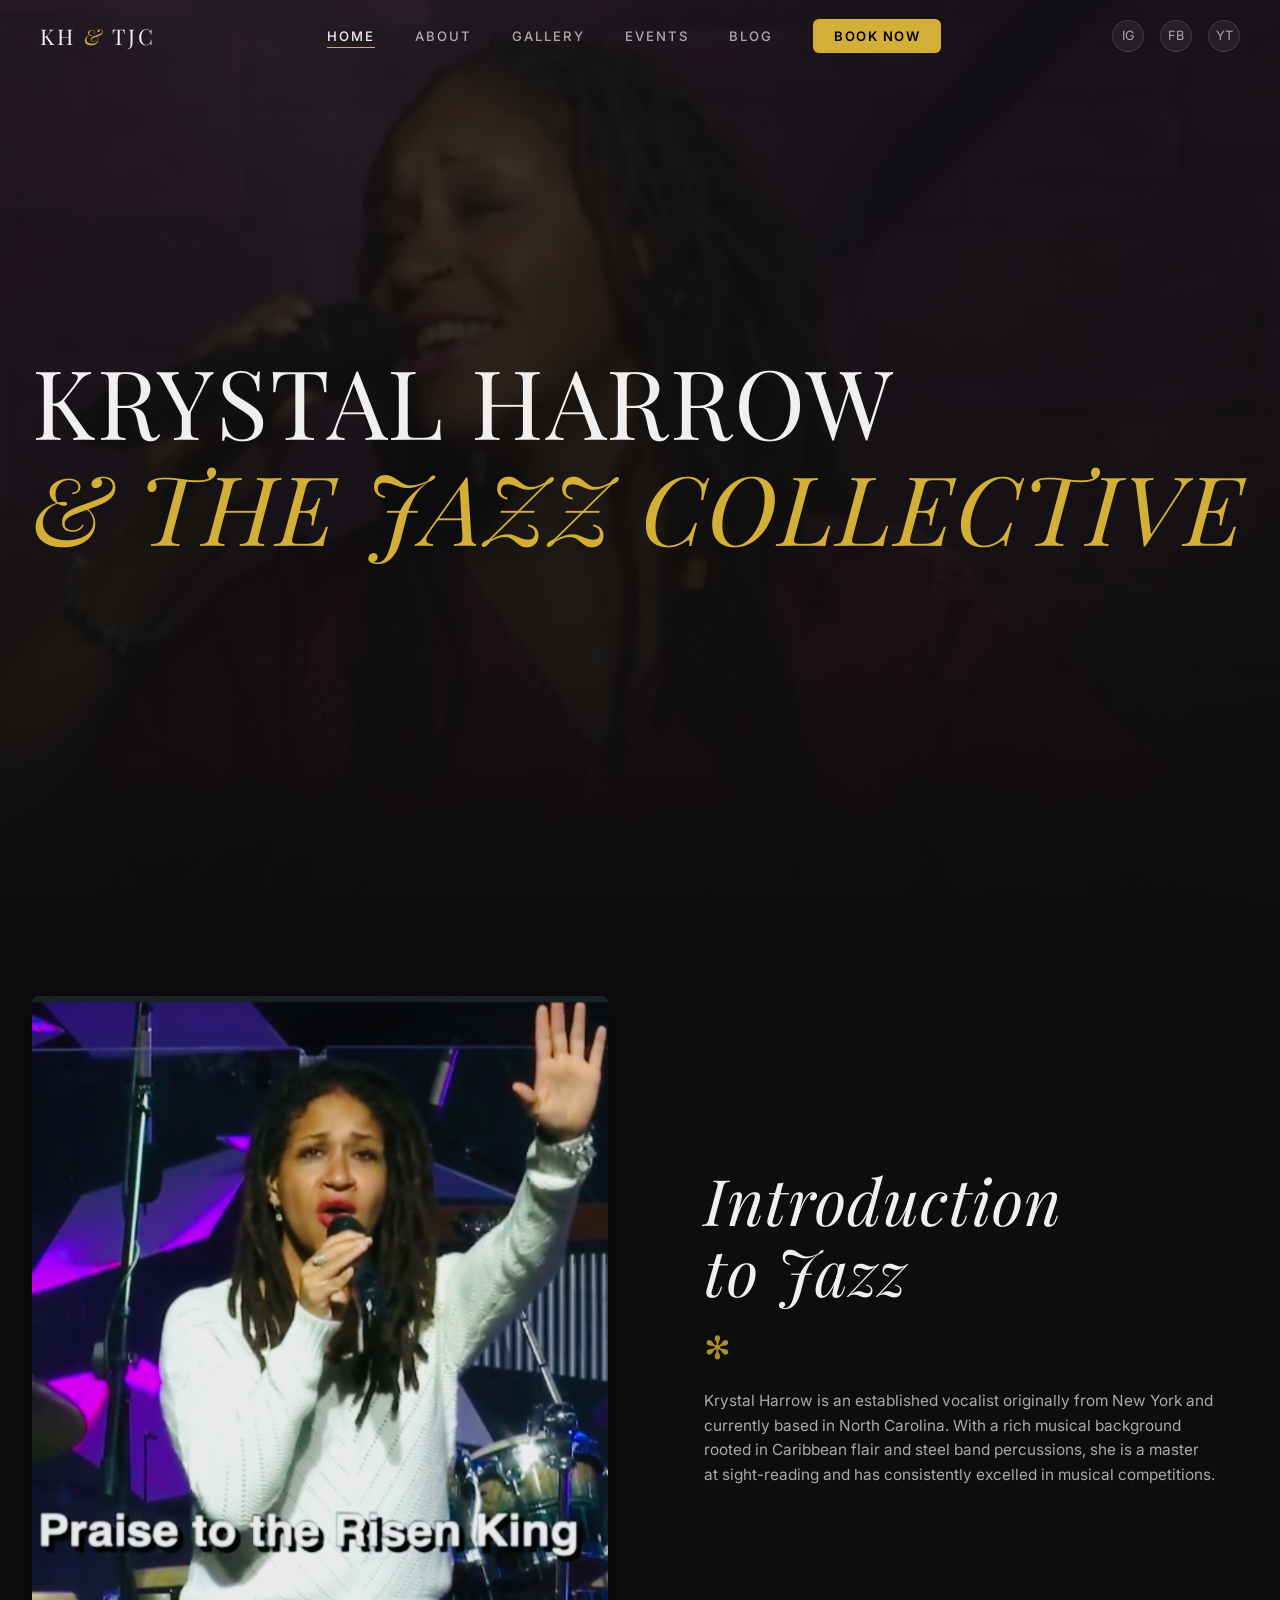
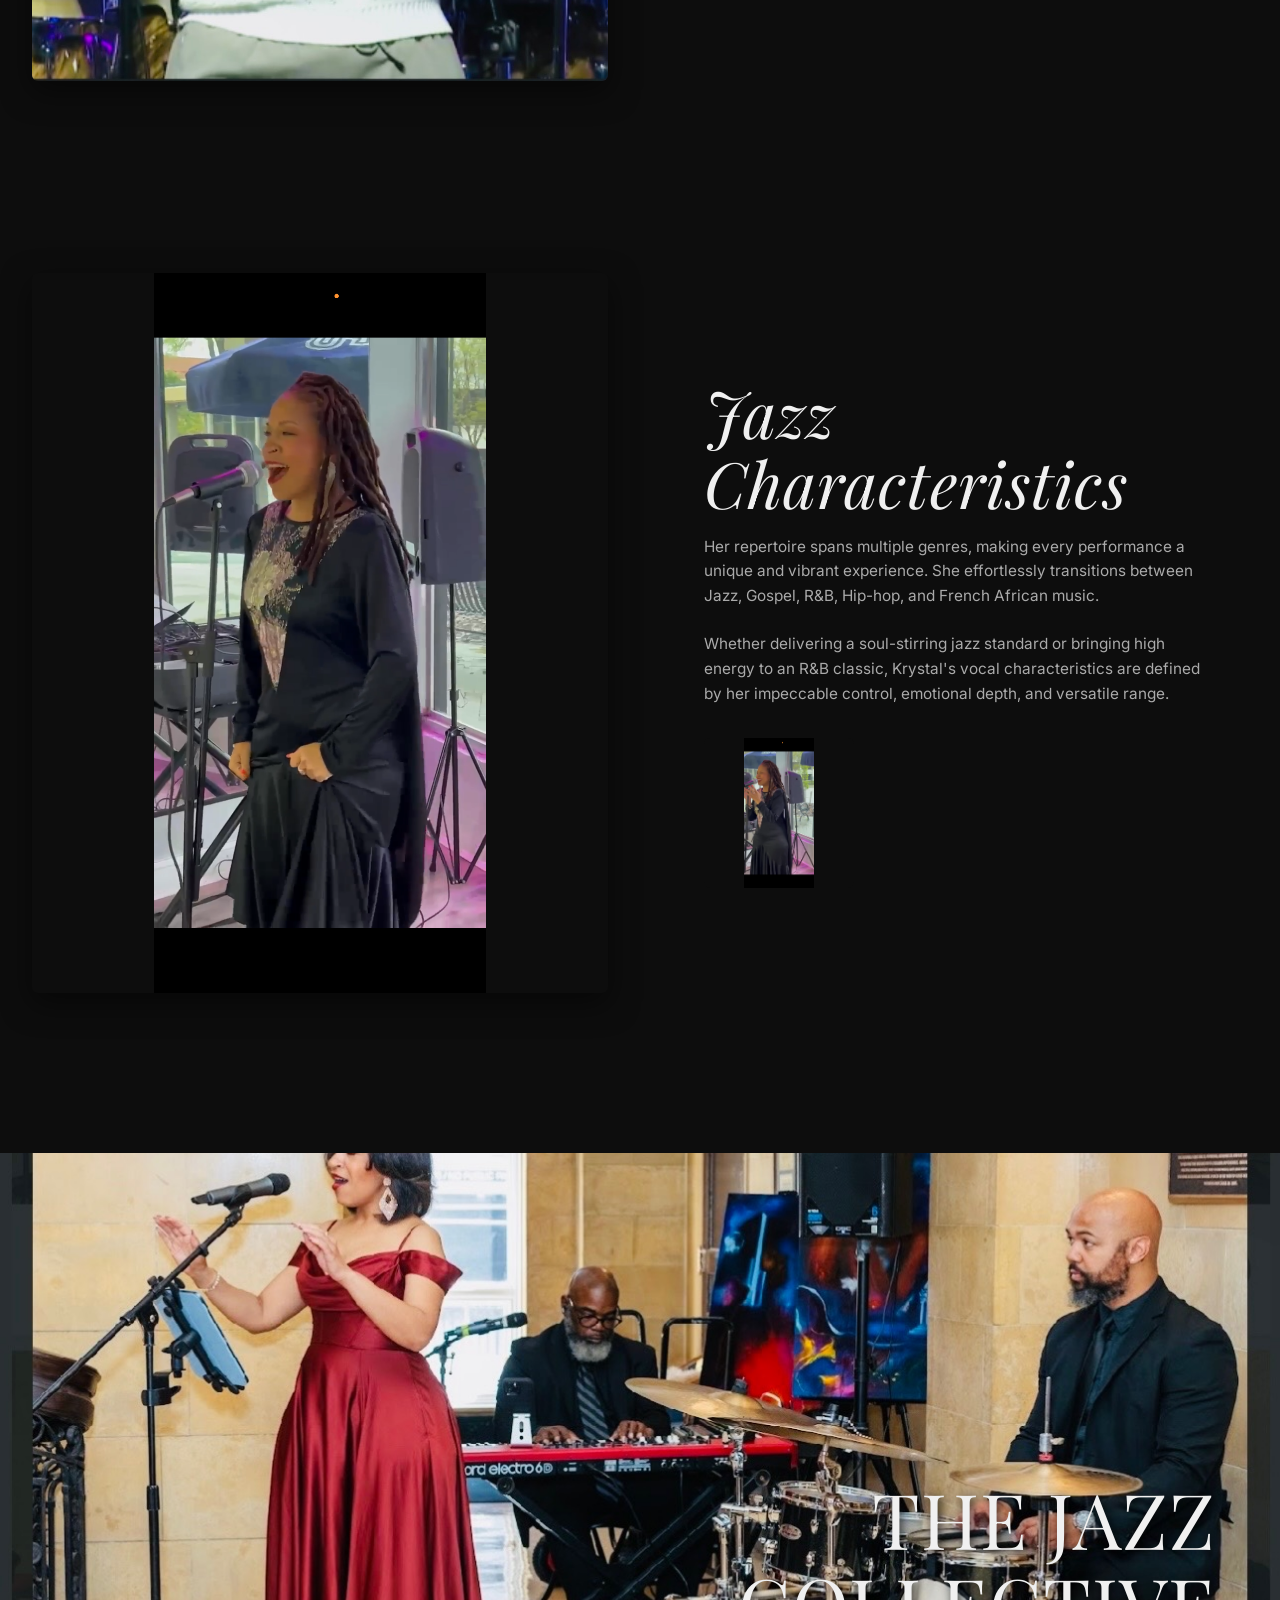
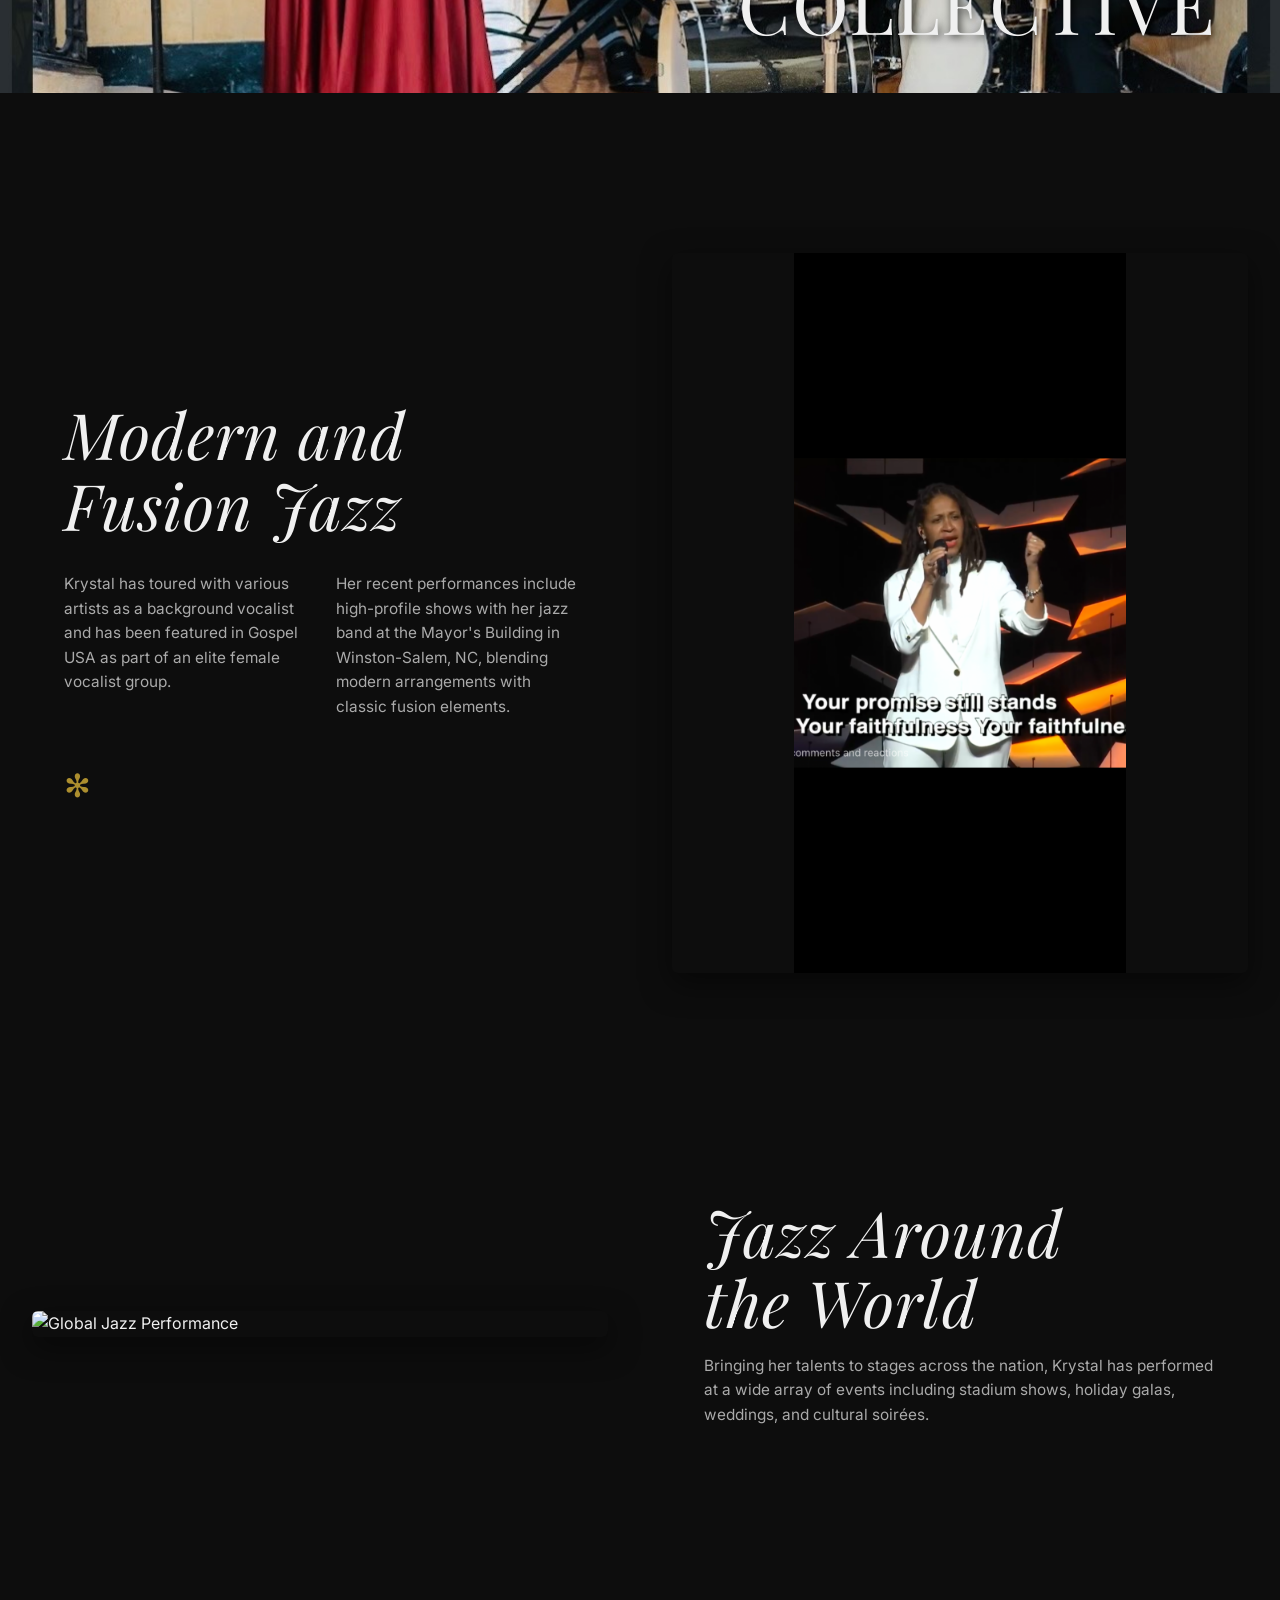
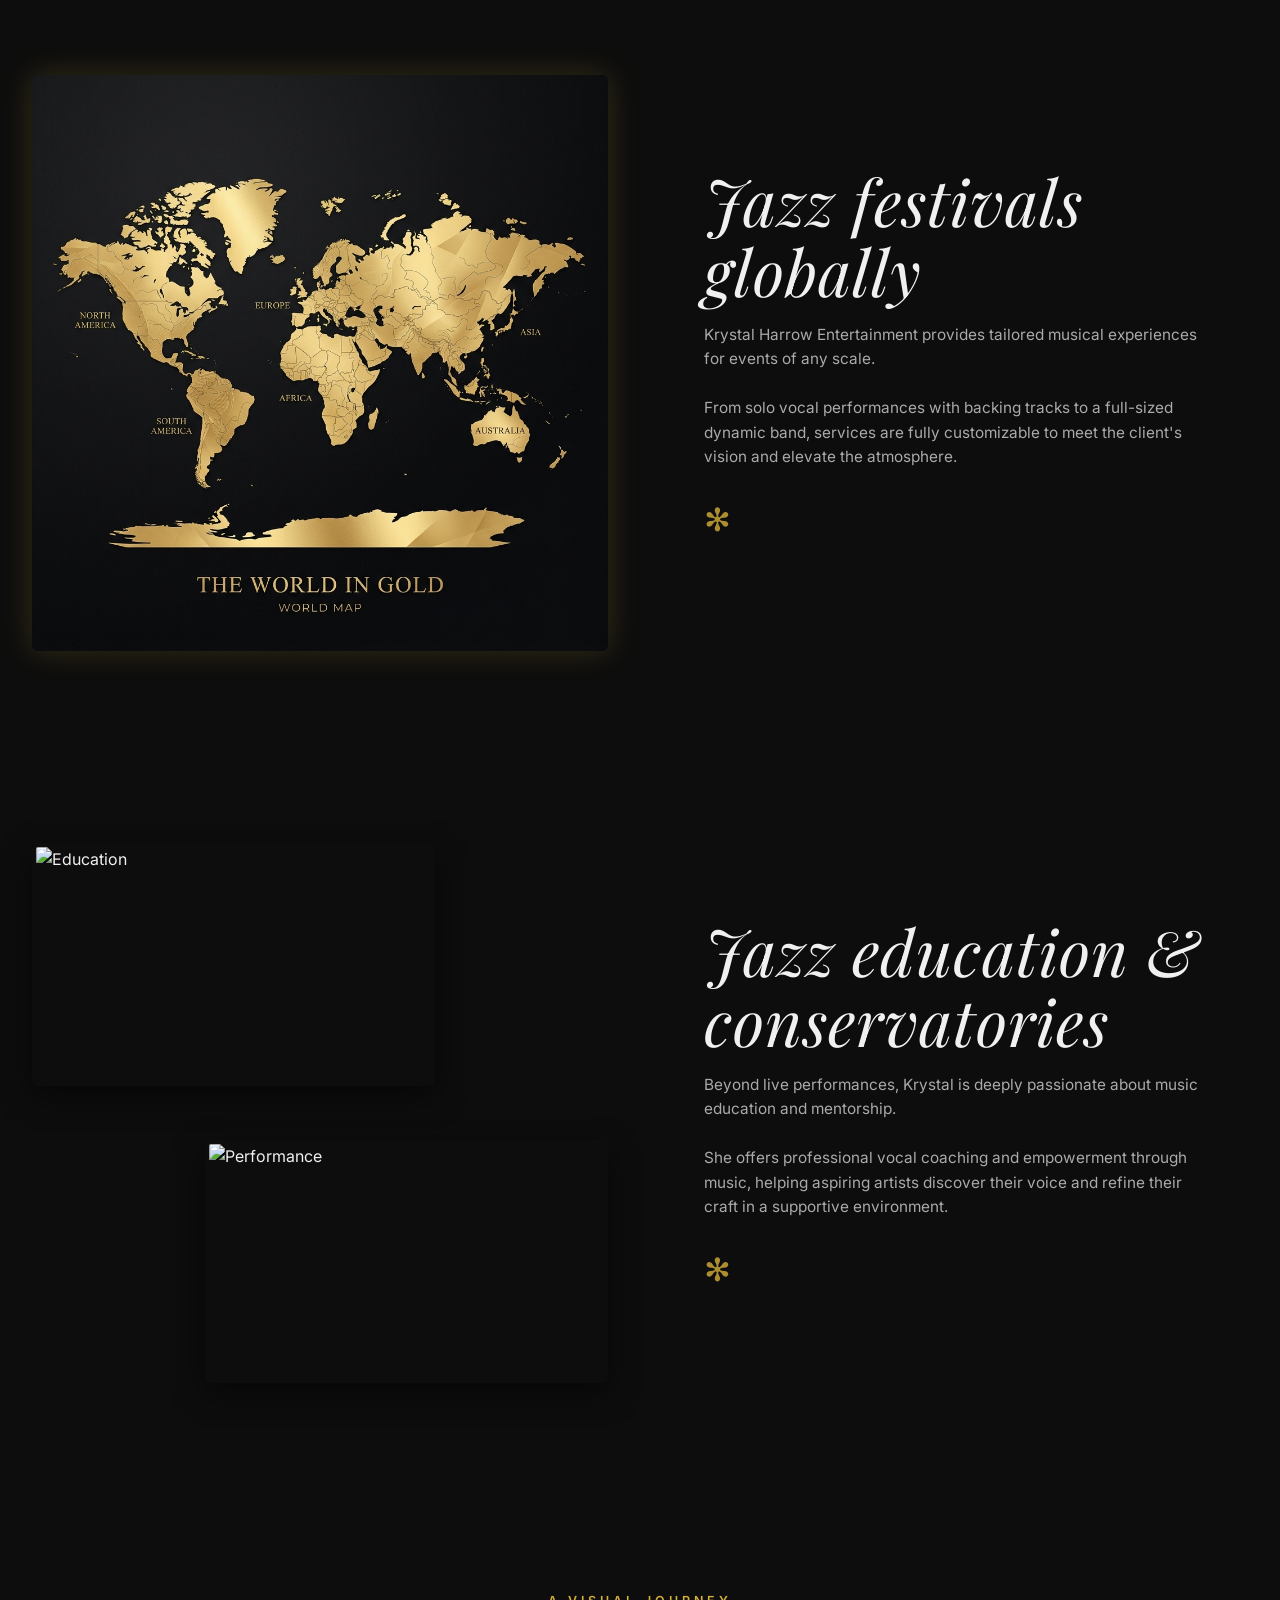
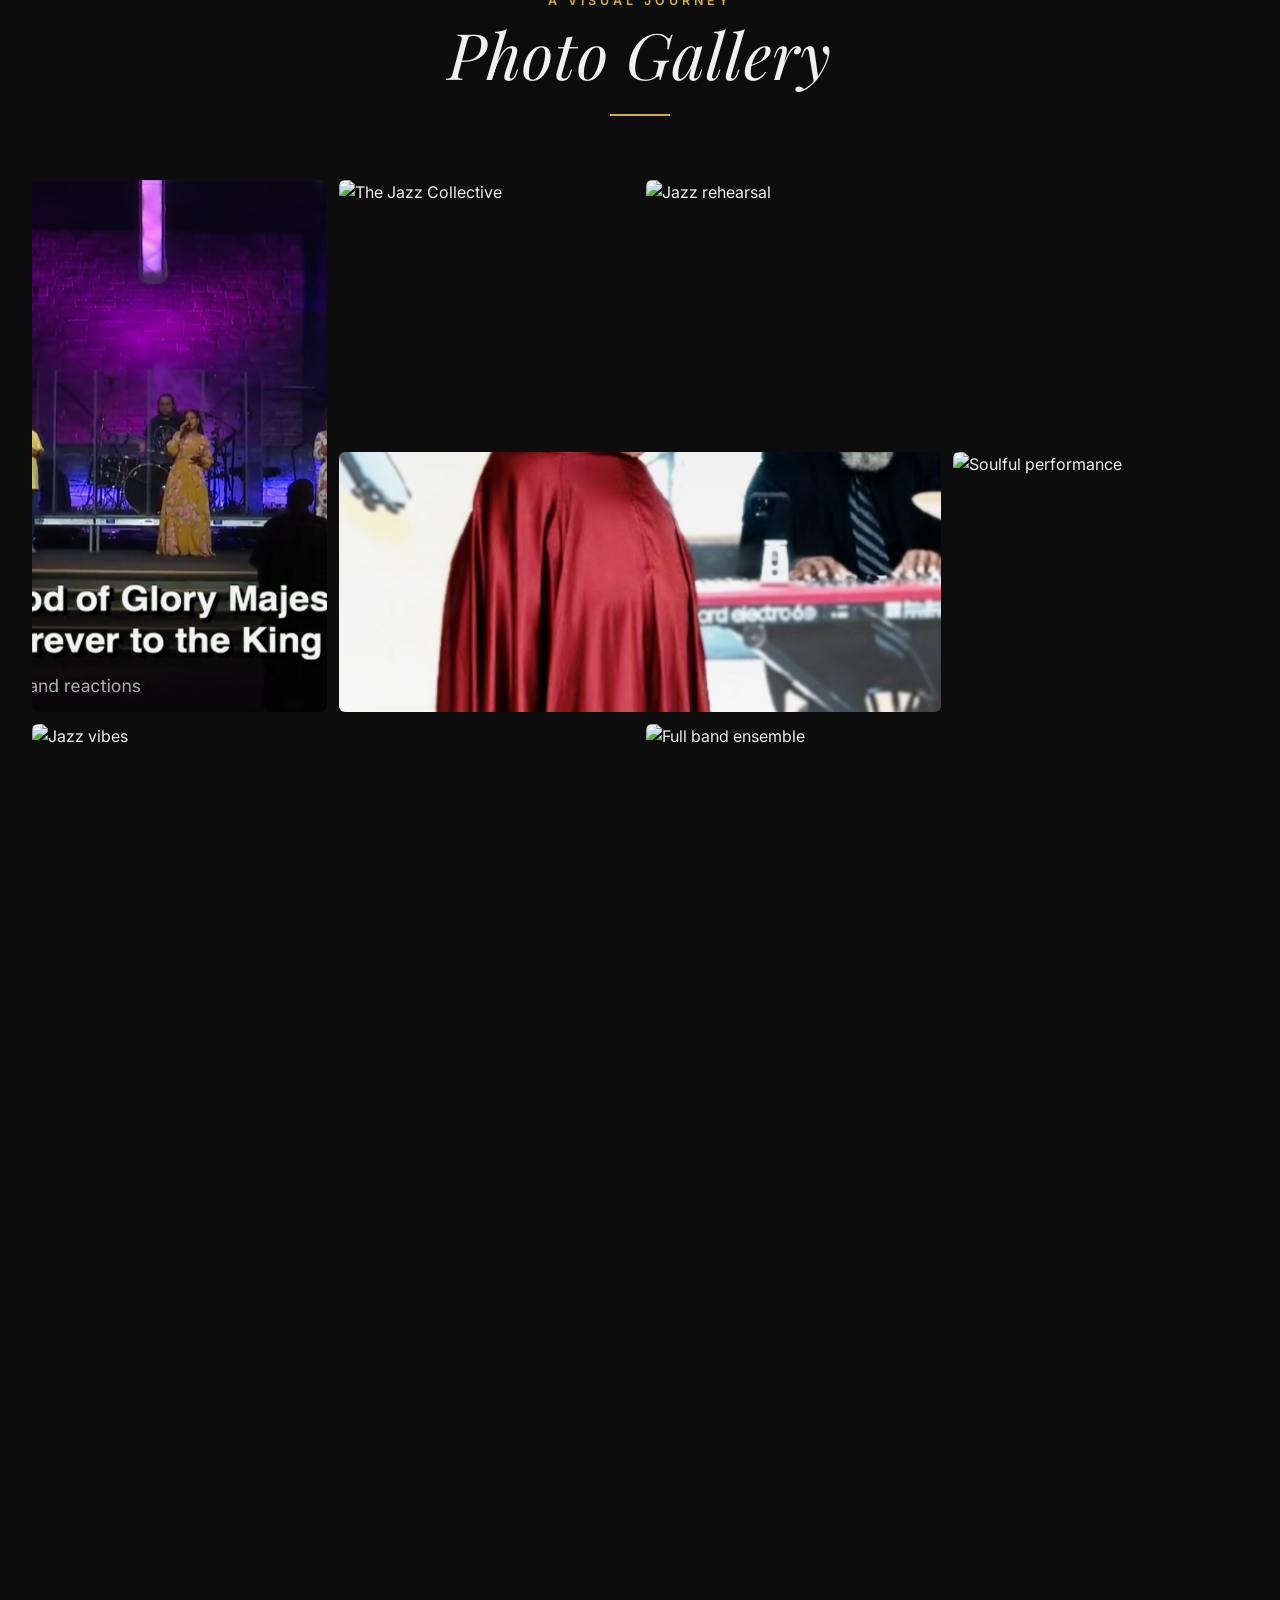
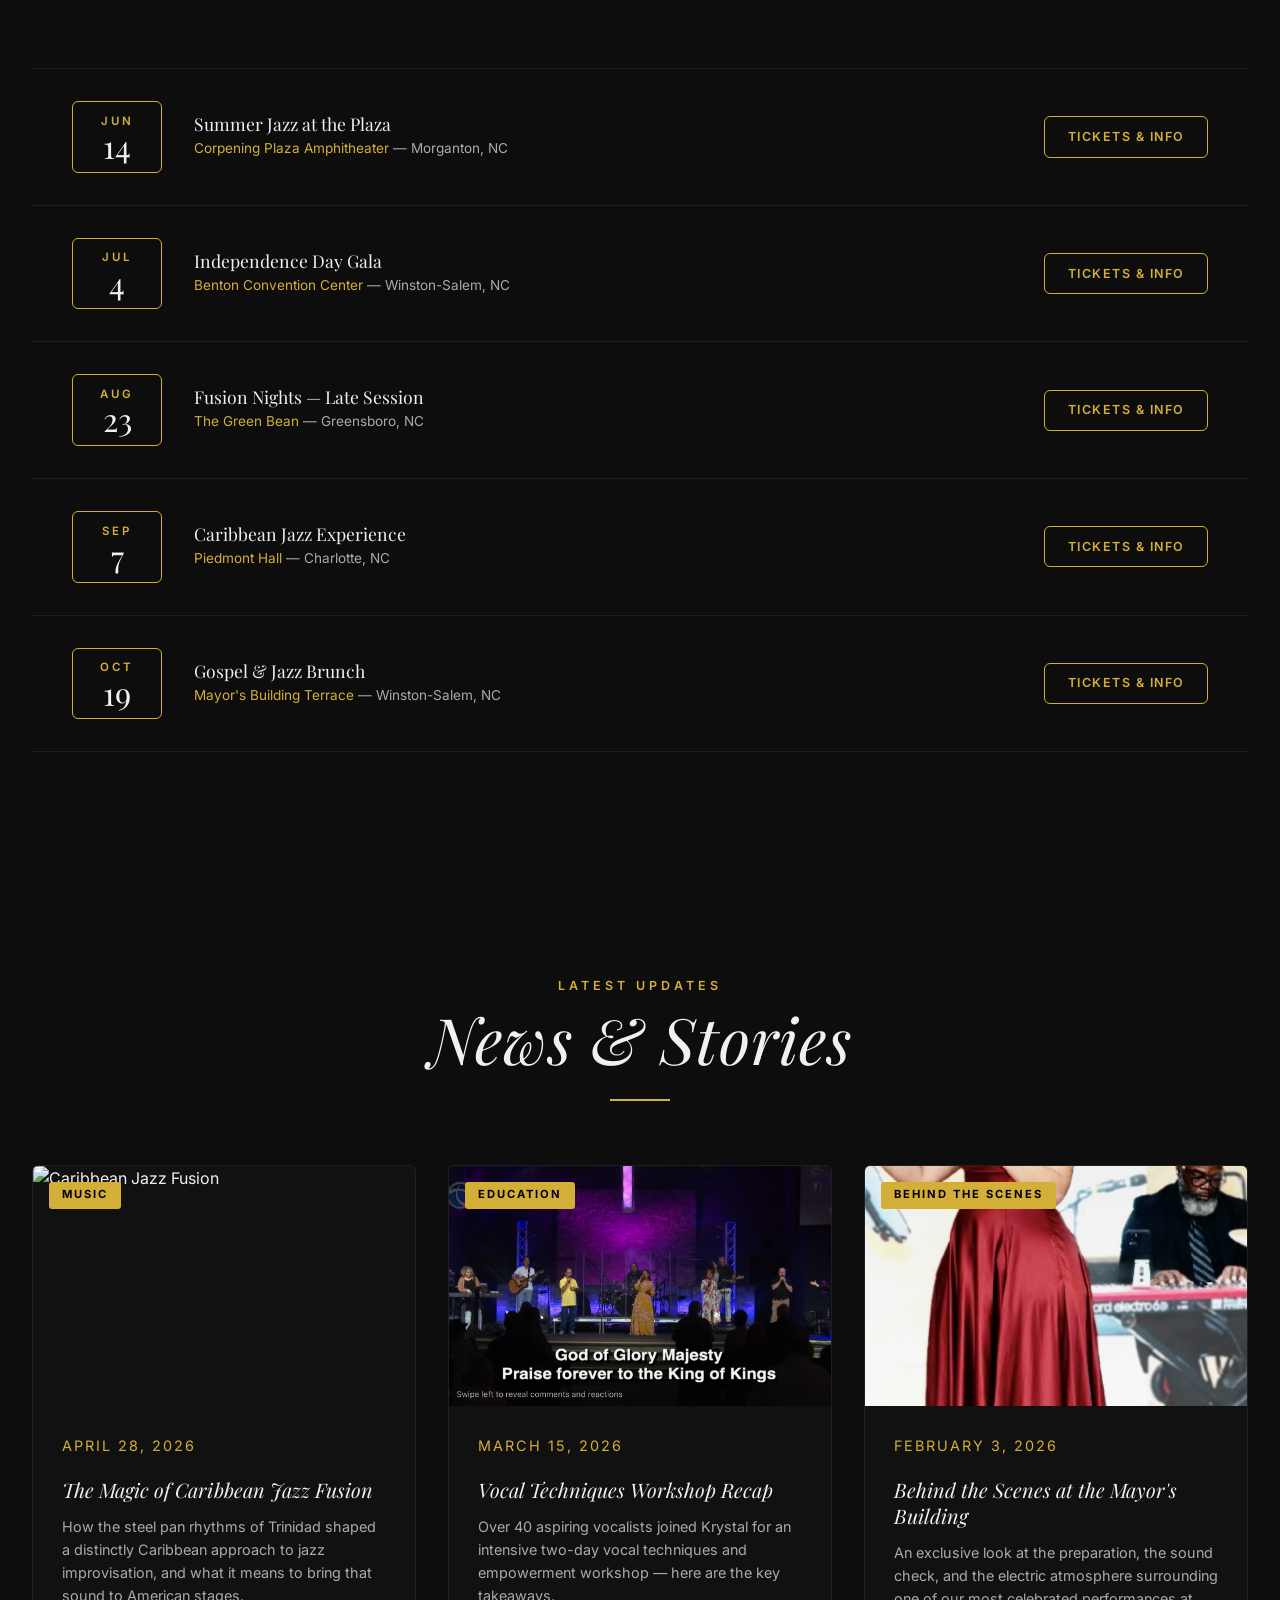
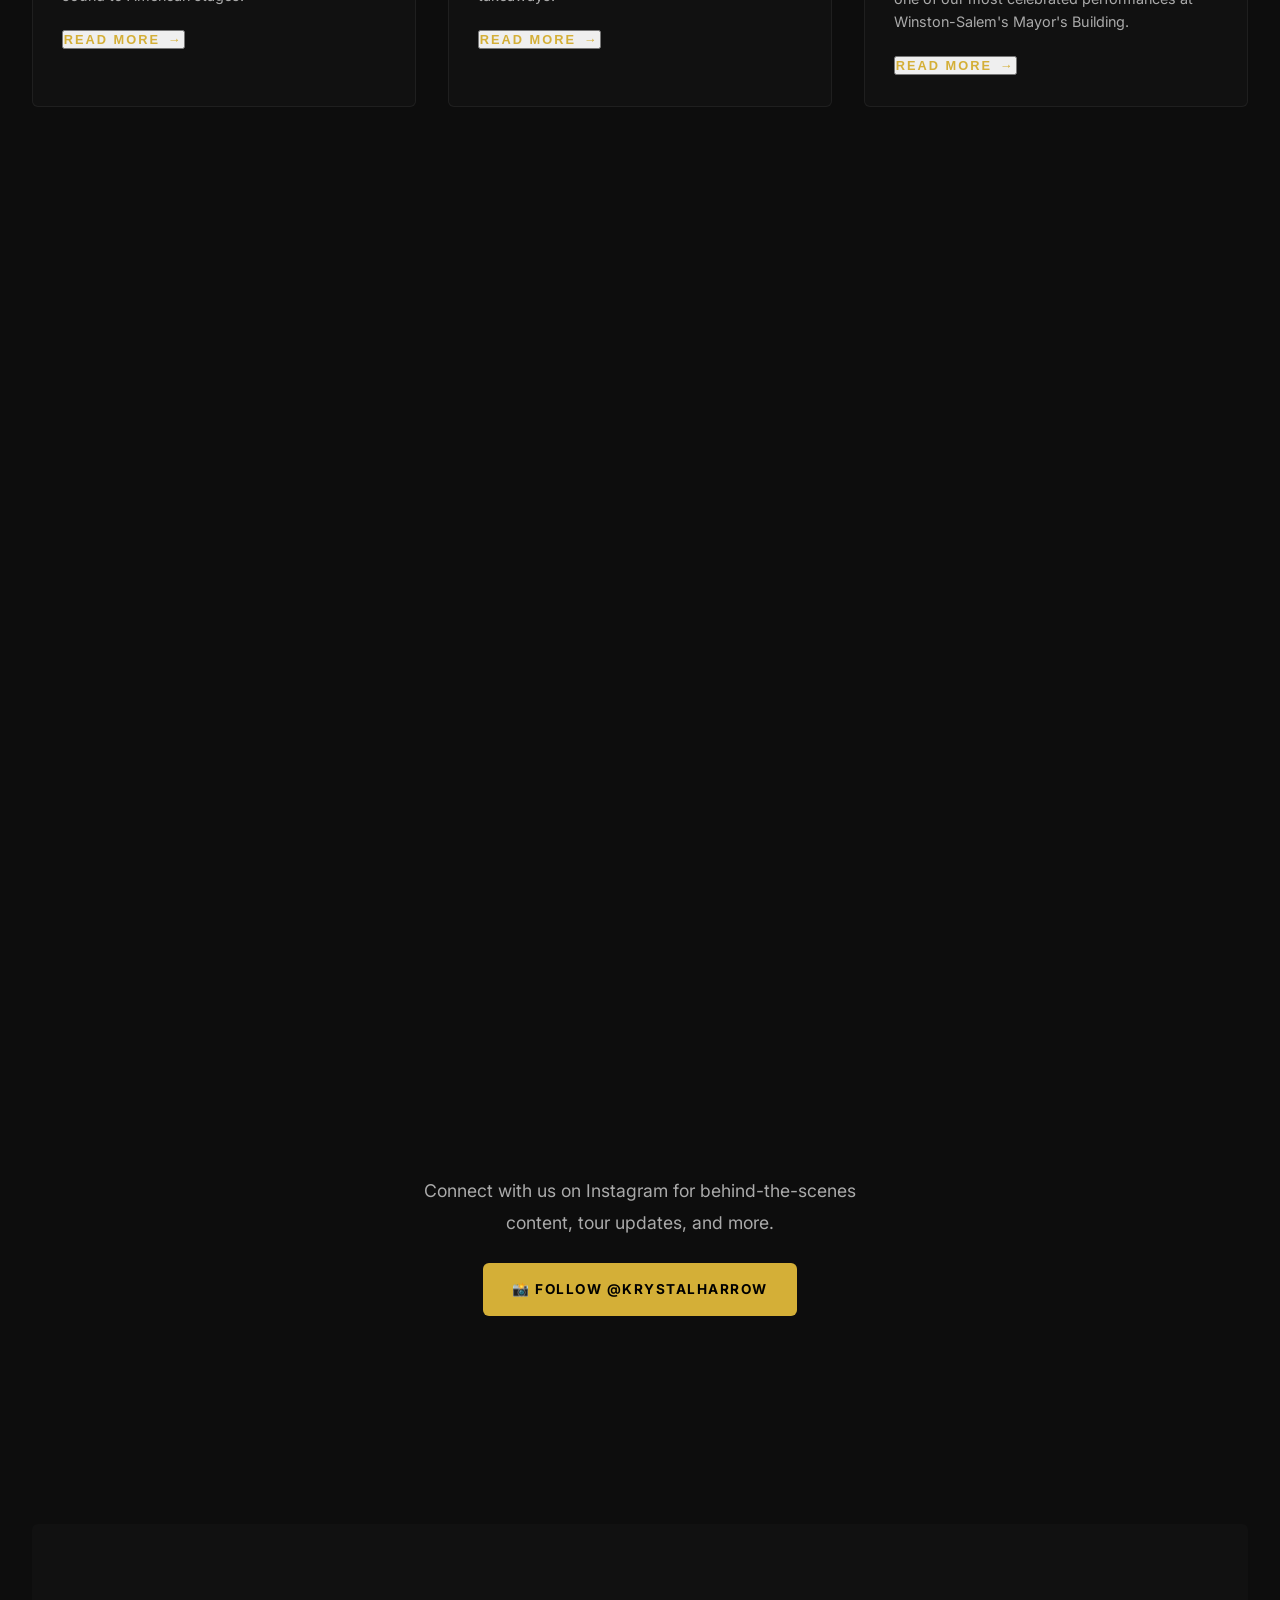
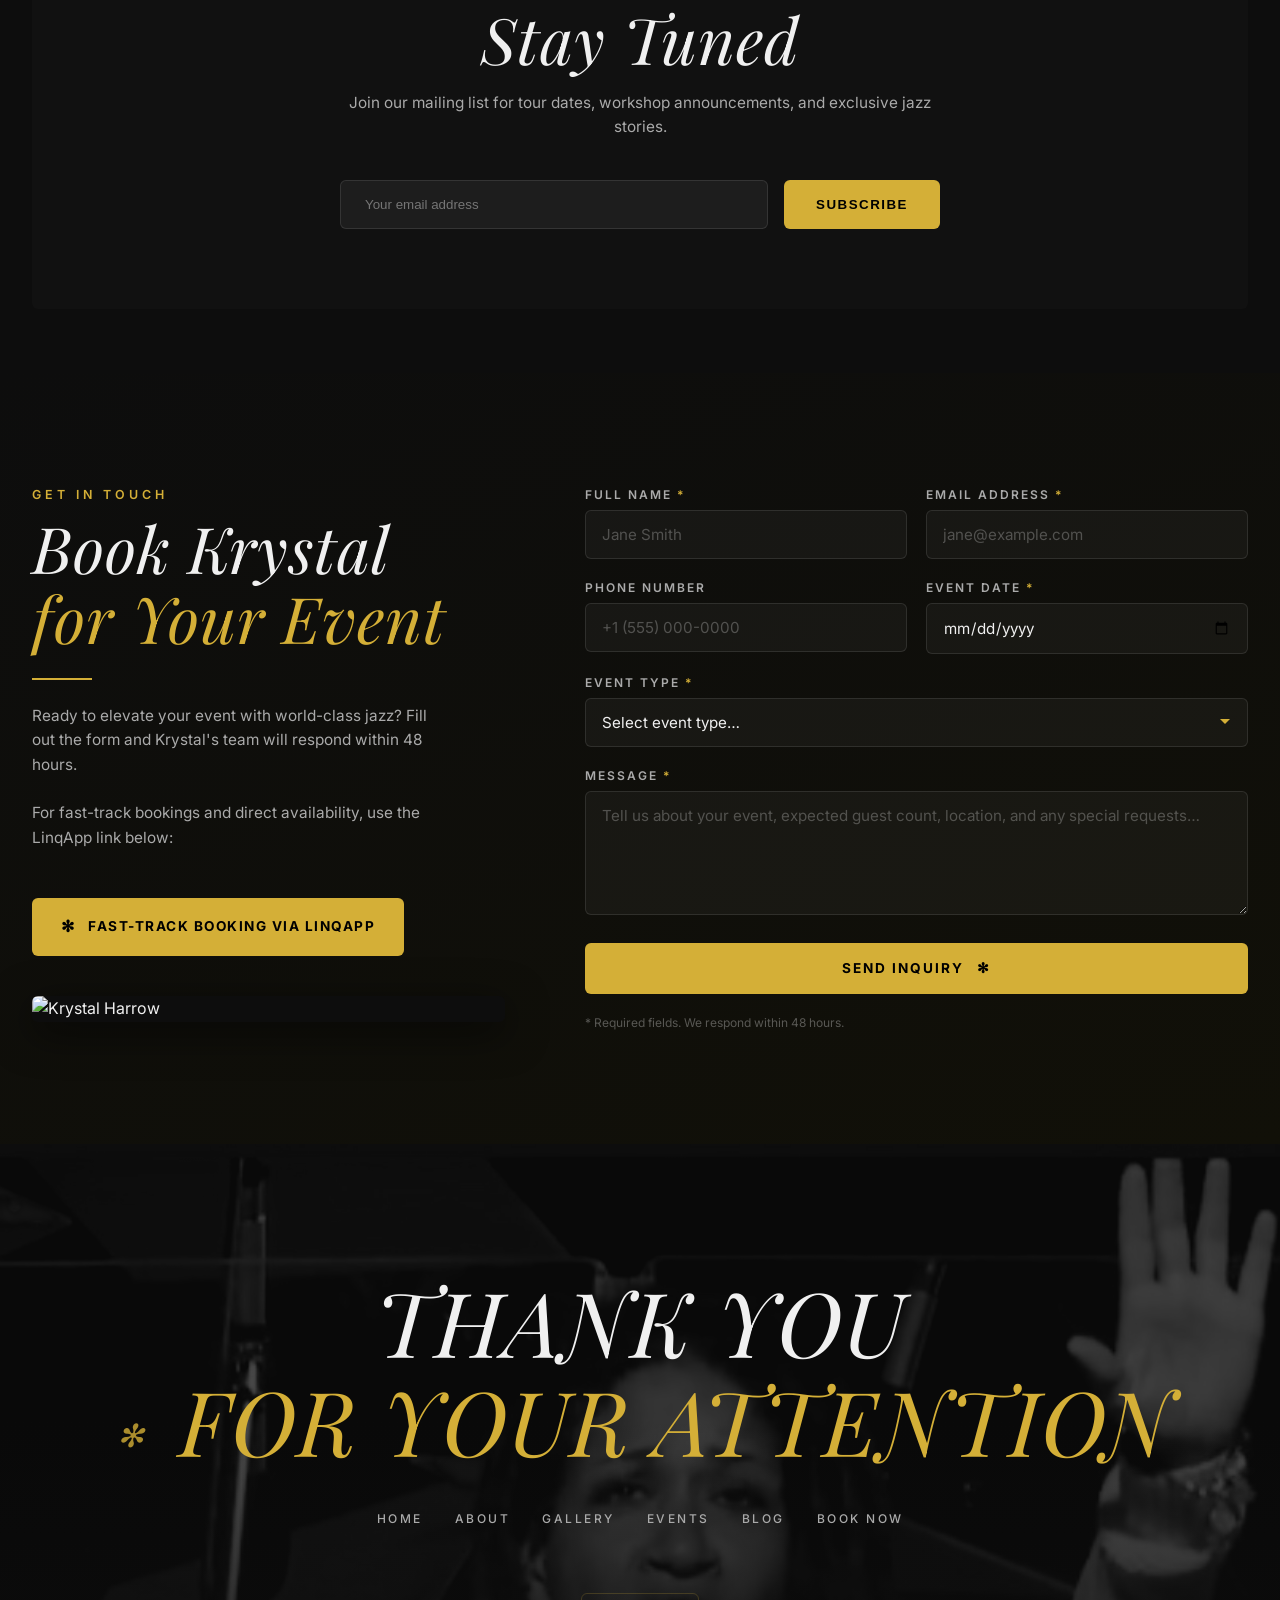
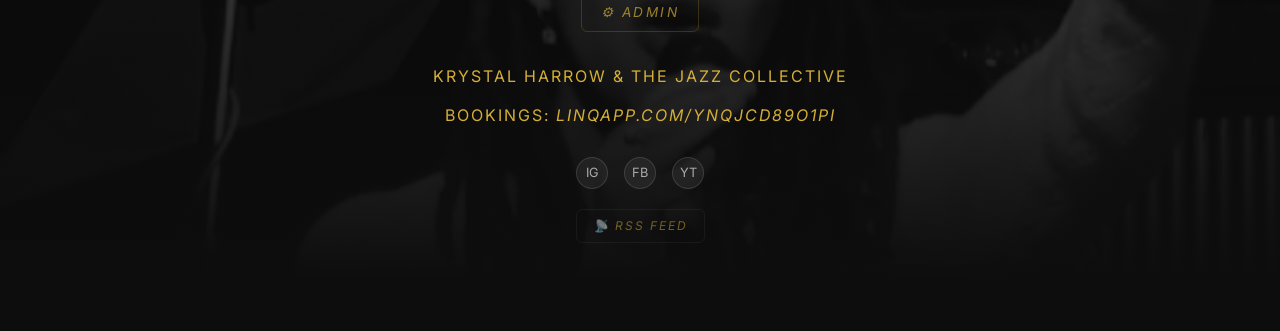
==== commit 5a55b4bd: "webfix" ====
--- a/index.html
+++ b/index.html
@@ -1061,14 +1061,14 @@
             <div class="footer-socials" id="cms-footer-socials">
                 <!-- Social links injected here -->
             </div>
-            <div class="footer-bg">
-                <img src="images/Photos-3-001/IMG_20260503_112549.jpg" alt="" />
-            </div>
             <p class="footer-feed-link">
                 <a href="/feed.xml" target="_blank" class="gold-text"
                     >📡 RSS Feed</a
                 >
             </p>
+            <div class="footer-bg">
+                <img src="images/Photos-3-001/IMG_20260503_112549.jpg" alt="" />
+            </div>
         </footer>
 
         <!-- ═══════════════════════════════════════════
--- a/style.css
+++ b/style.css
@@ -1507,7 +1507,30 @@
 
 .footer-admin-link {
     text-align: center;
-    margin-top: 1rem;
+    margin-top: 1.5rem;
+    font-size: 0.85rem;
+    letter-spacing: 2.5px;
+    text-transform: uppercase;
+    opacity: 0.7;
+    transition: opacity var(--transition);
+    position: relative;
+    z-index: 10;
+}
+.footer-admin-link a {
+    display: inline-block;
+    padding: 0.5rem 1.2rem;
+    border: 1px solid rgba(212, 175, 55, 0.3);
+    border-radius: var(--radius);
+    transition: all var(--transition);
+}
+.footer-admin-link a:hover {
+    opacity: 1;
+    background: rgba(212, 175, 55, 0.1);
+    border-color: var(--gold);
+}
+.footer-feed-link {
+    text-align: center;
+    margin-top: 0.75rem;
     font-size: 0.75rem;
     letter-spacing: 2px;
     text-transform: uppercase;
@@ -1516,8 +1539,17 @@
     position: relative;
     z-index: 10;
 }
-.footer-admin-link:hover {
+.footer-feed-link a {
+    display: inline-block;
+    padding: 0.4rem 1rem;
+    border: 1px solid rgba(255, 255, 255, 0.1);
+    border-radius: var(--radius);
+    transition: all var(--transition);
+}
+.footer-feed-link a:hover {
     opacity: 1;
+    background: rgba(255, 255, 255, 0.05);
+    border-color: var(--gold-muted);
 }
 
 /* ─── Social Feed / Instagram Section ─────── */
@@ -1534,19 +1566,3 @@
     margin: 0 auto;
     line-height: 1.8;
 }
-
-/* ─── Footer RSS Feed Link ───────────────── */
-.footer-feed-link {
-    text-align: center;
-    margin-top: 0.75rem;
-    font-size: 0.75rem;
-    letter-spacing: 2px;
-    text-transform: uppercase;
-    opacity: 0.4;
-    transition: opacity var(--transition);
-    position: relative;
-    z-index: 10;
-}
-.footer-feed-link:hover {
-    opacity: 1;
-}
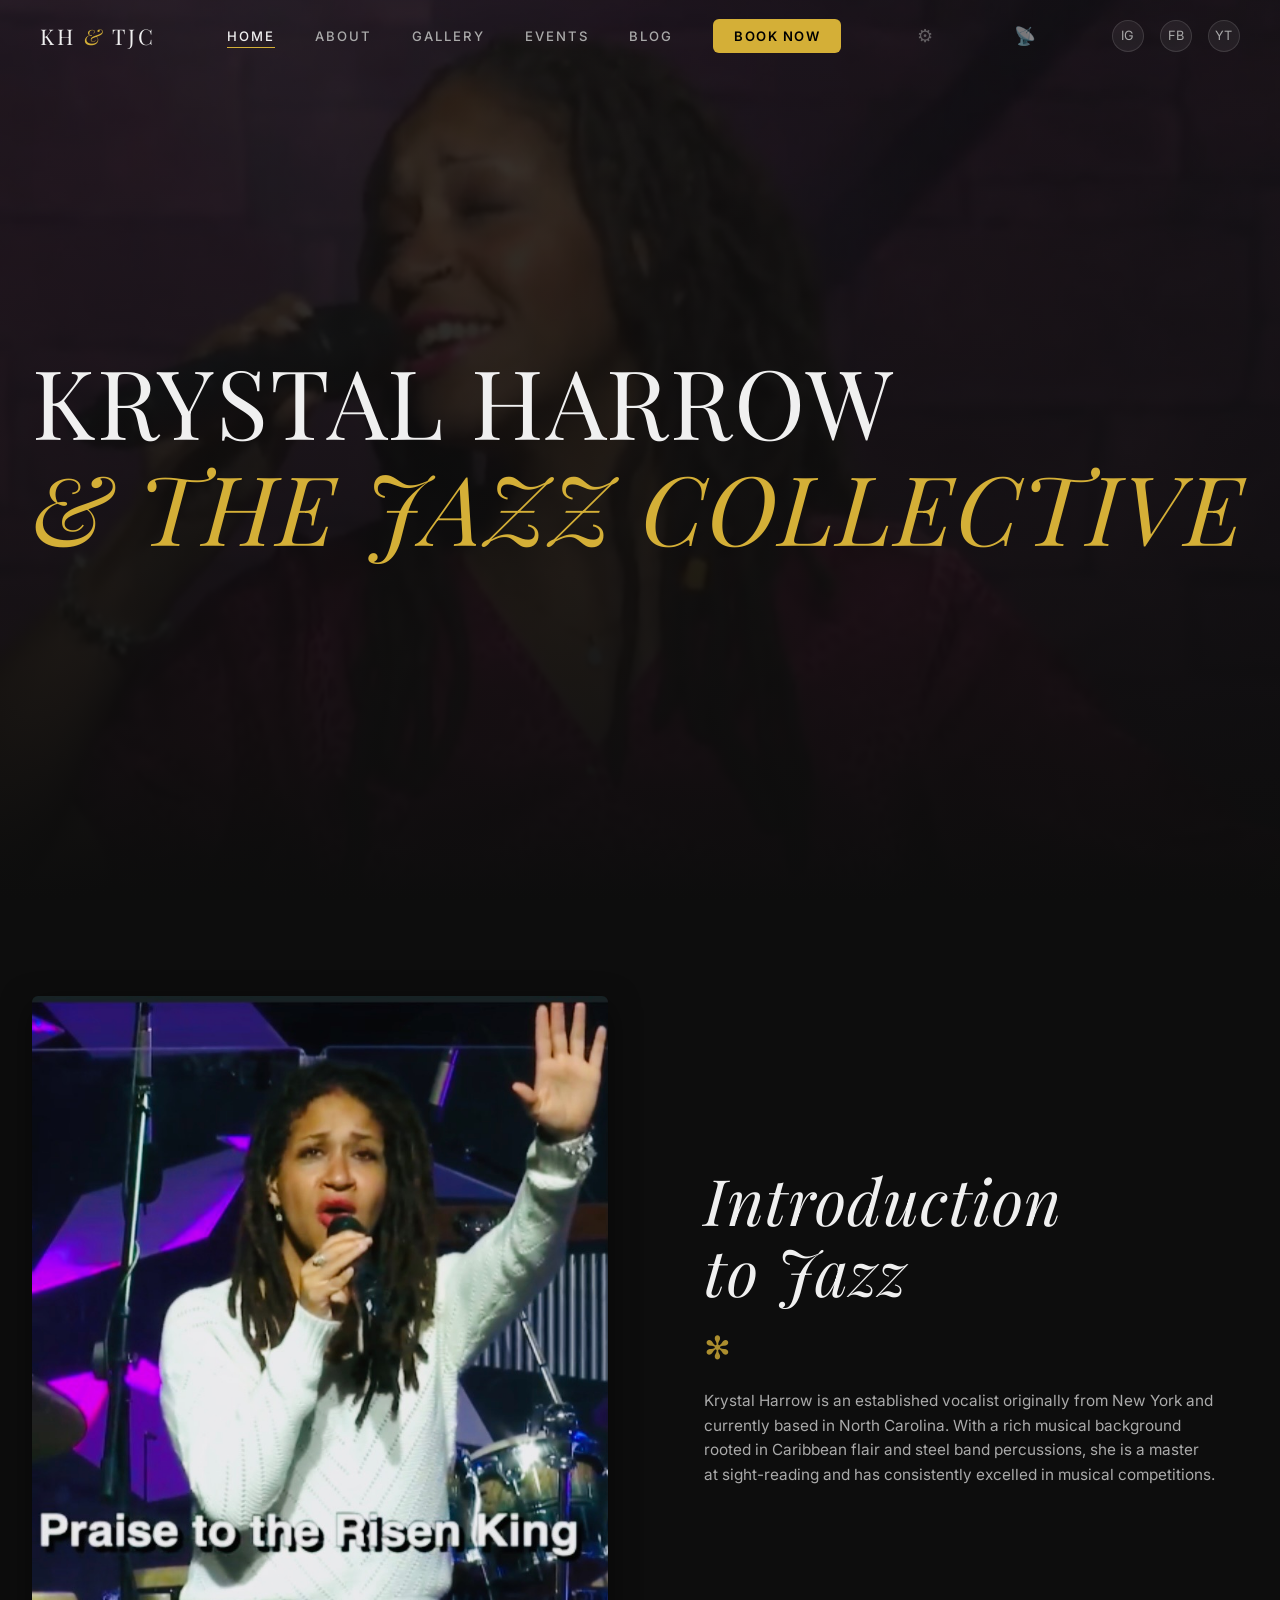
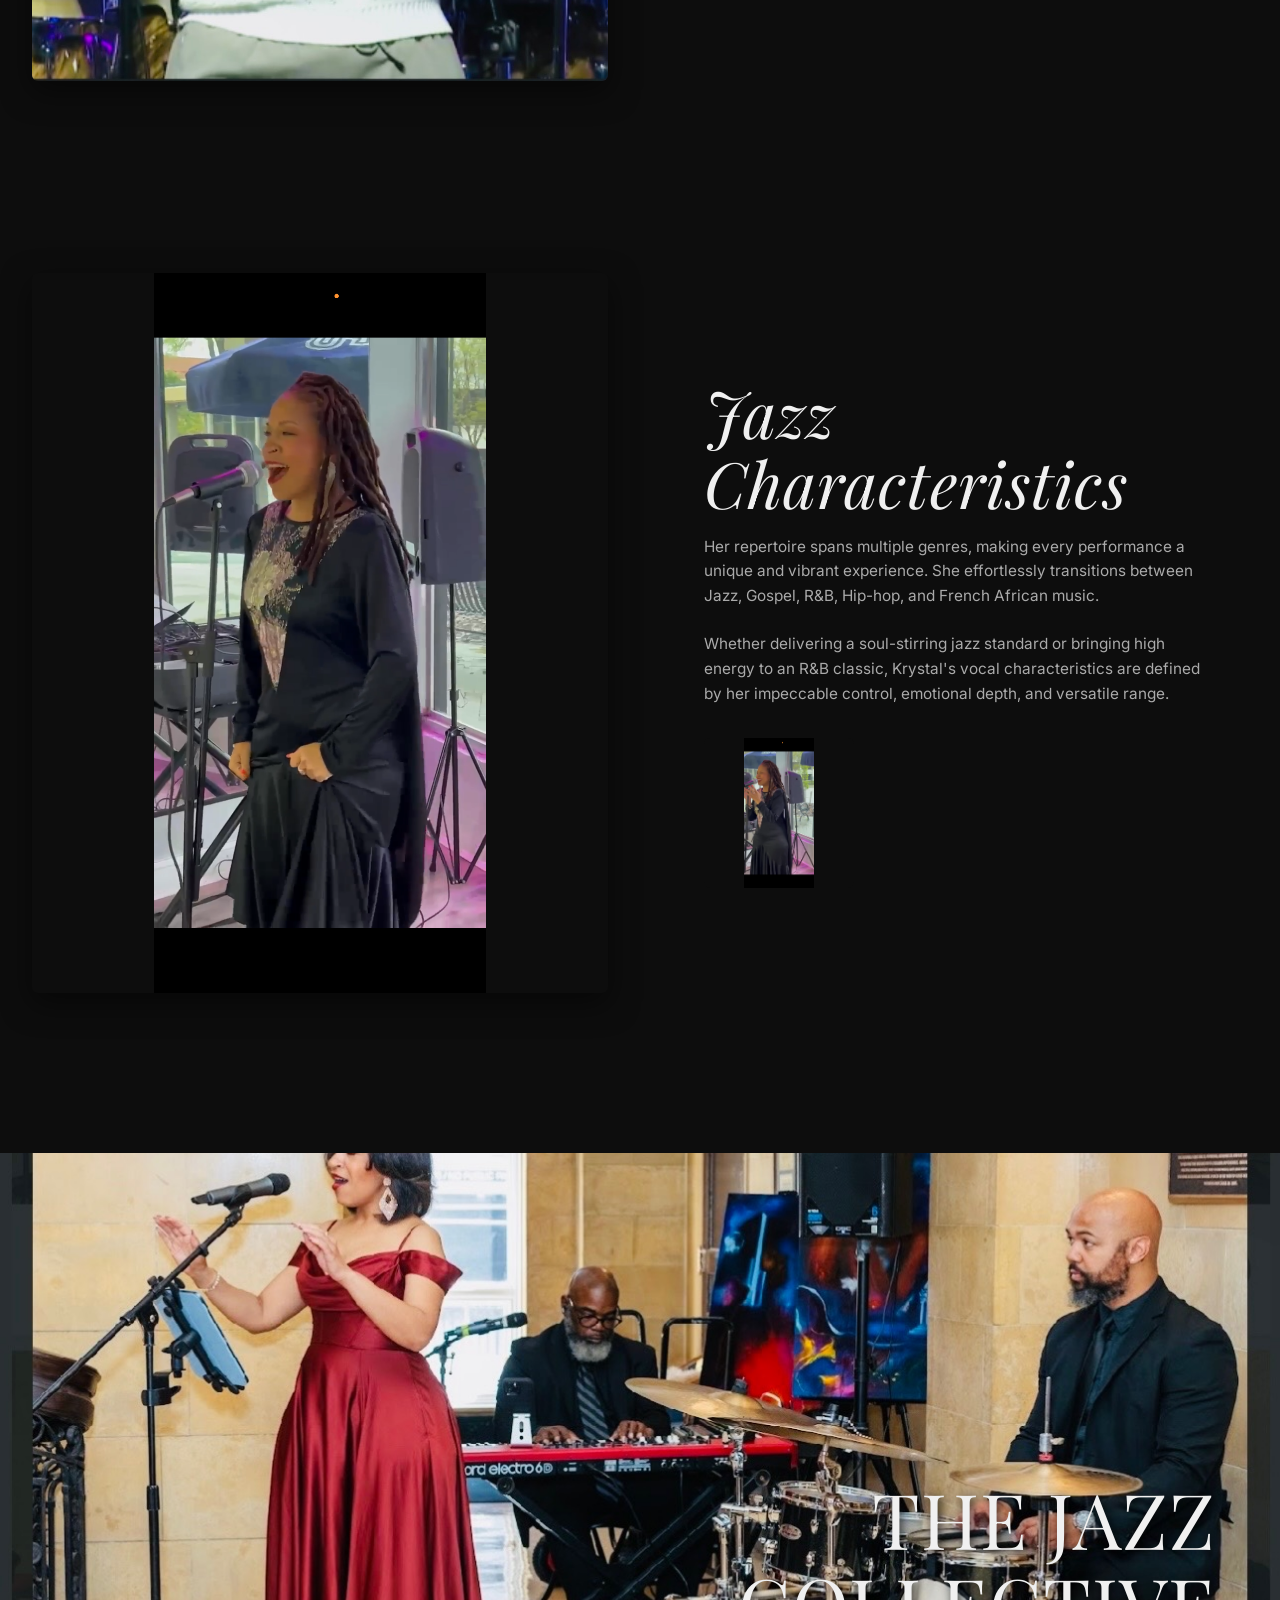
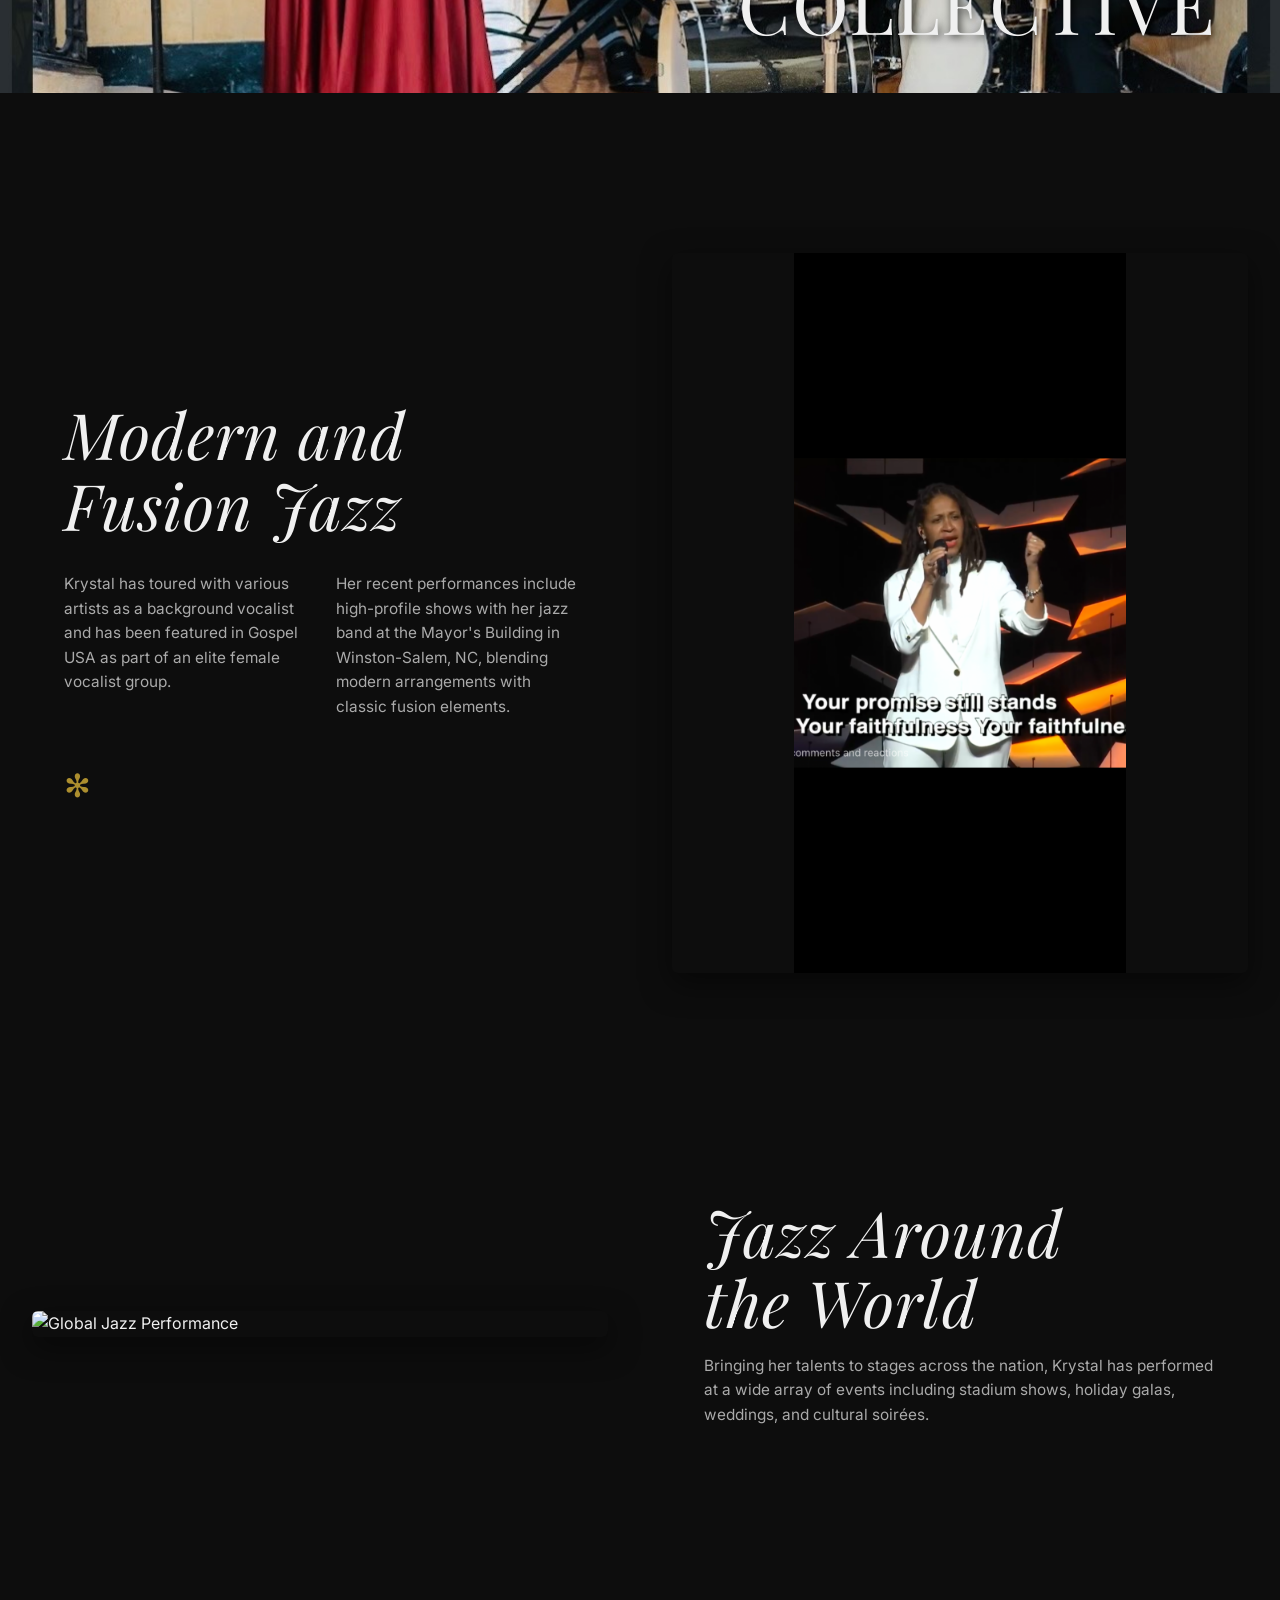
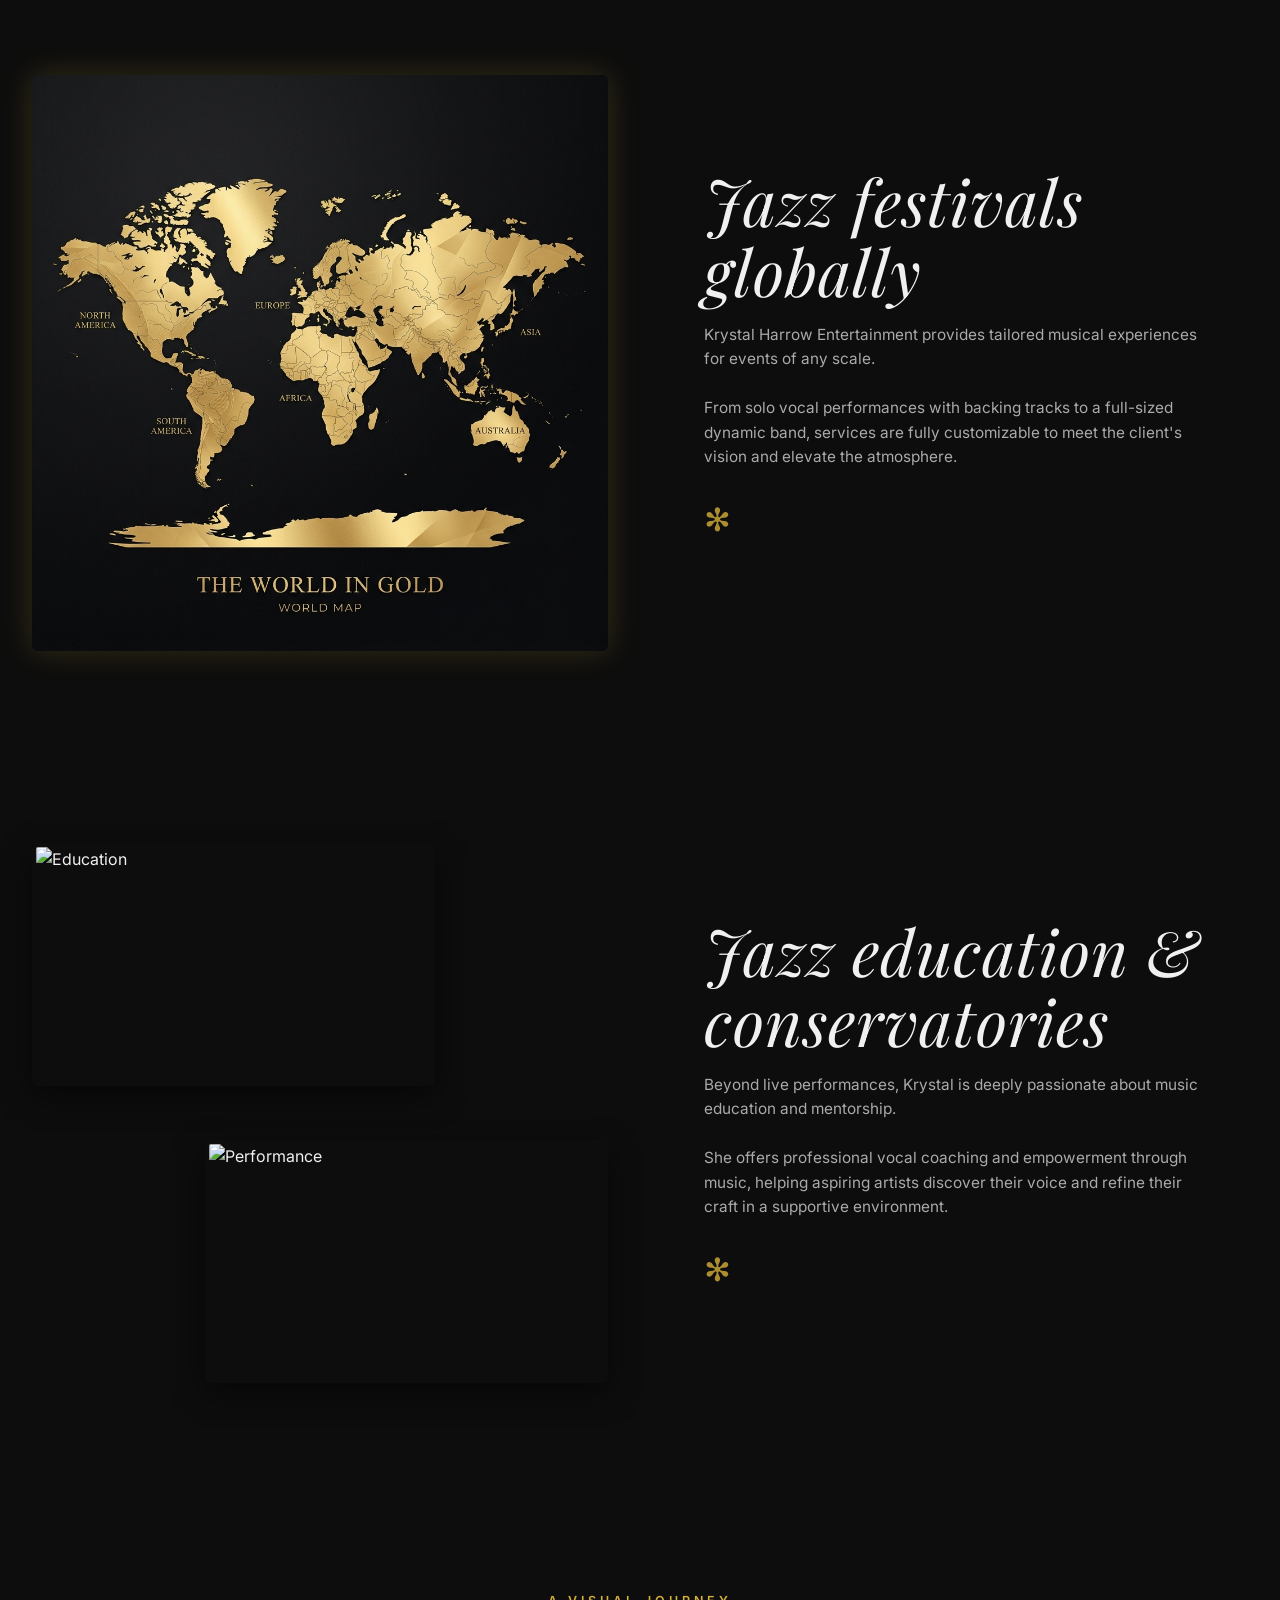
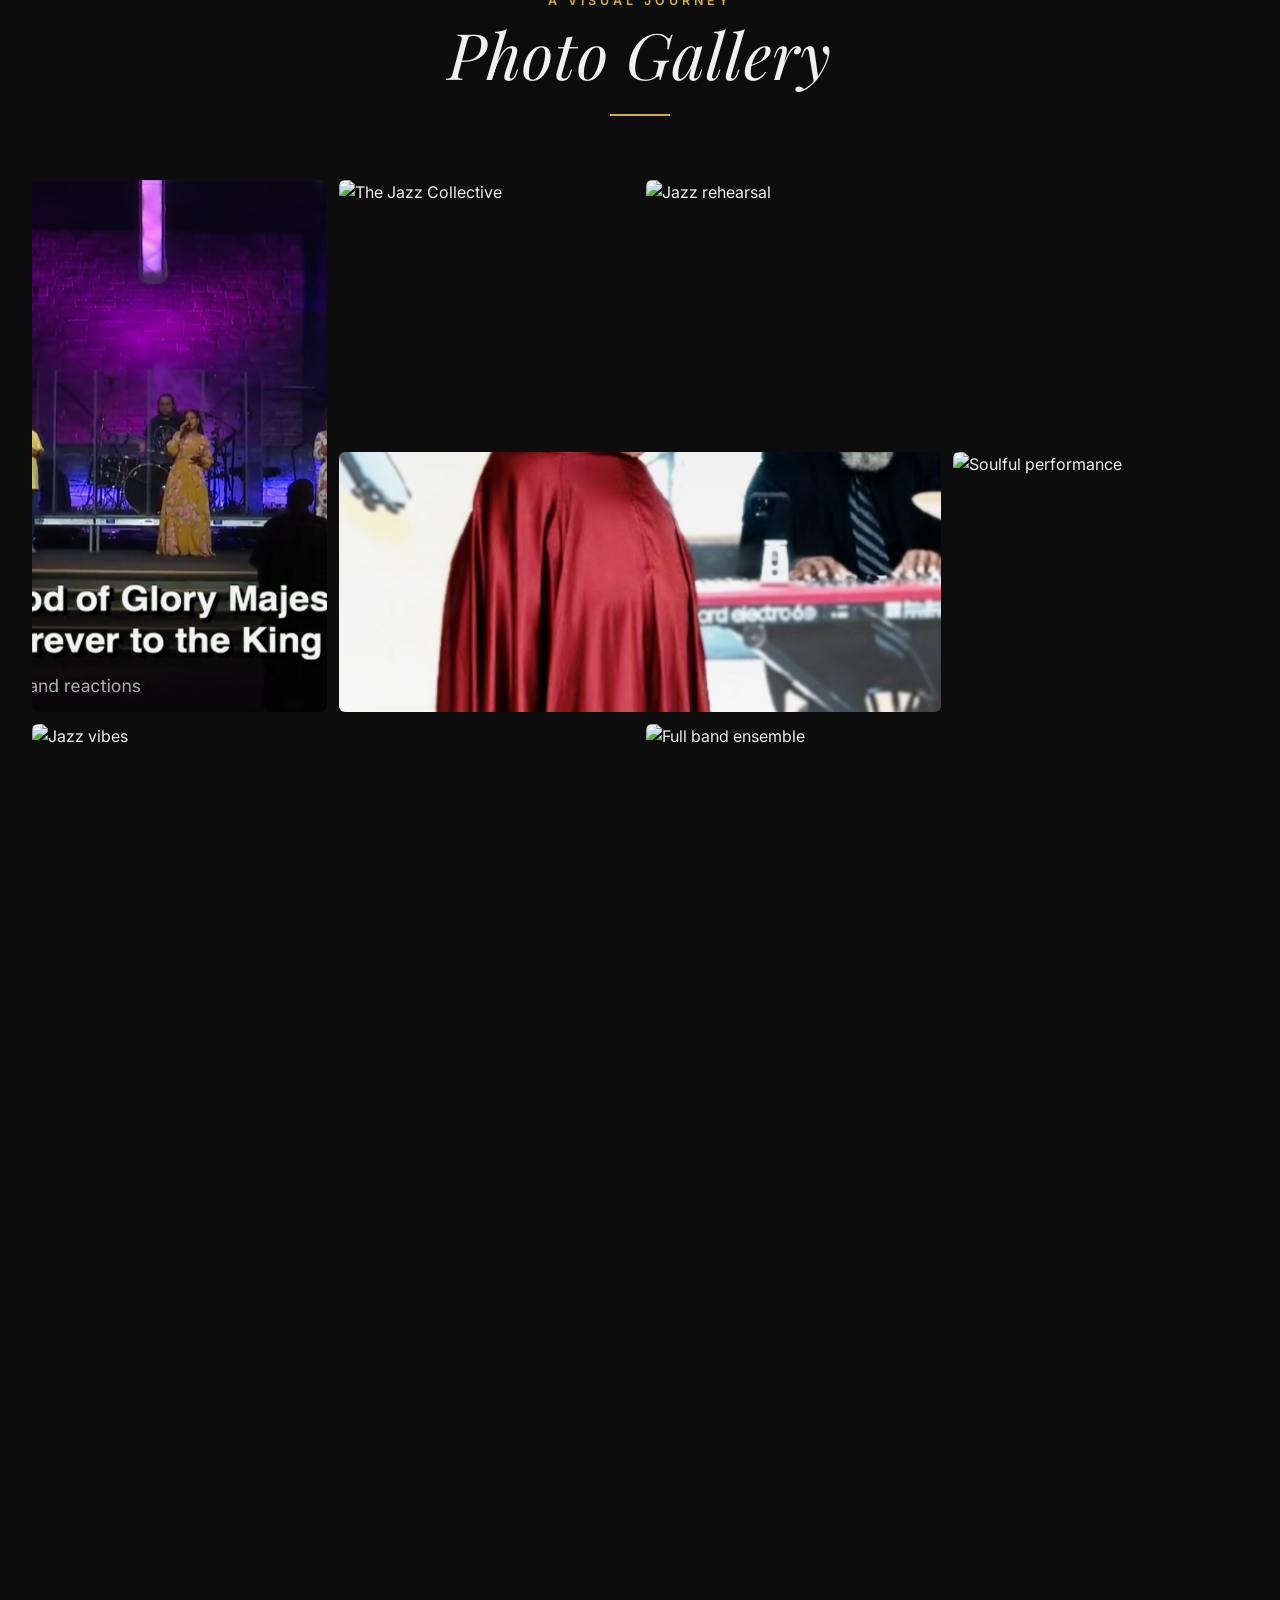
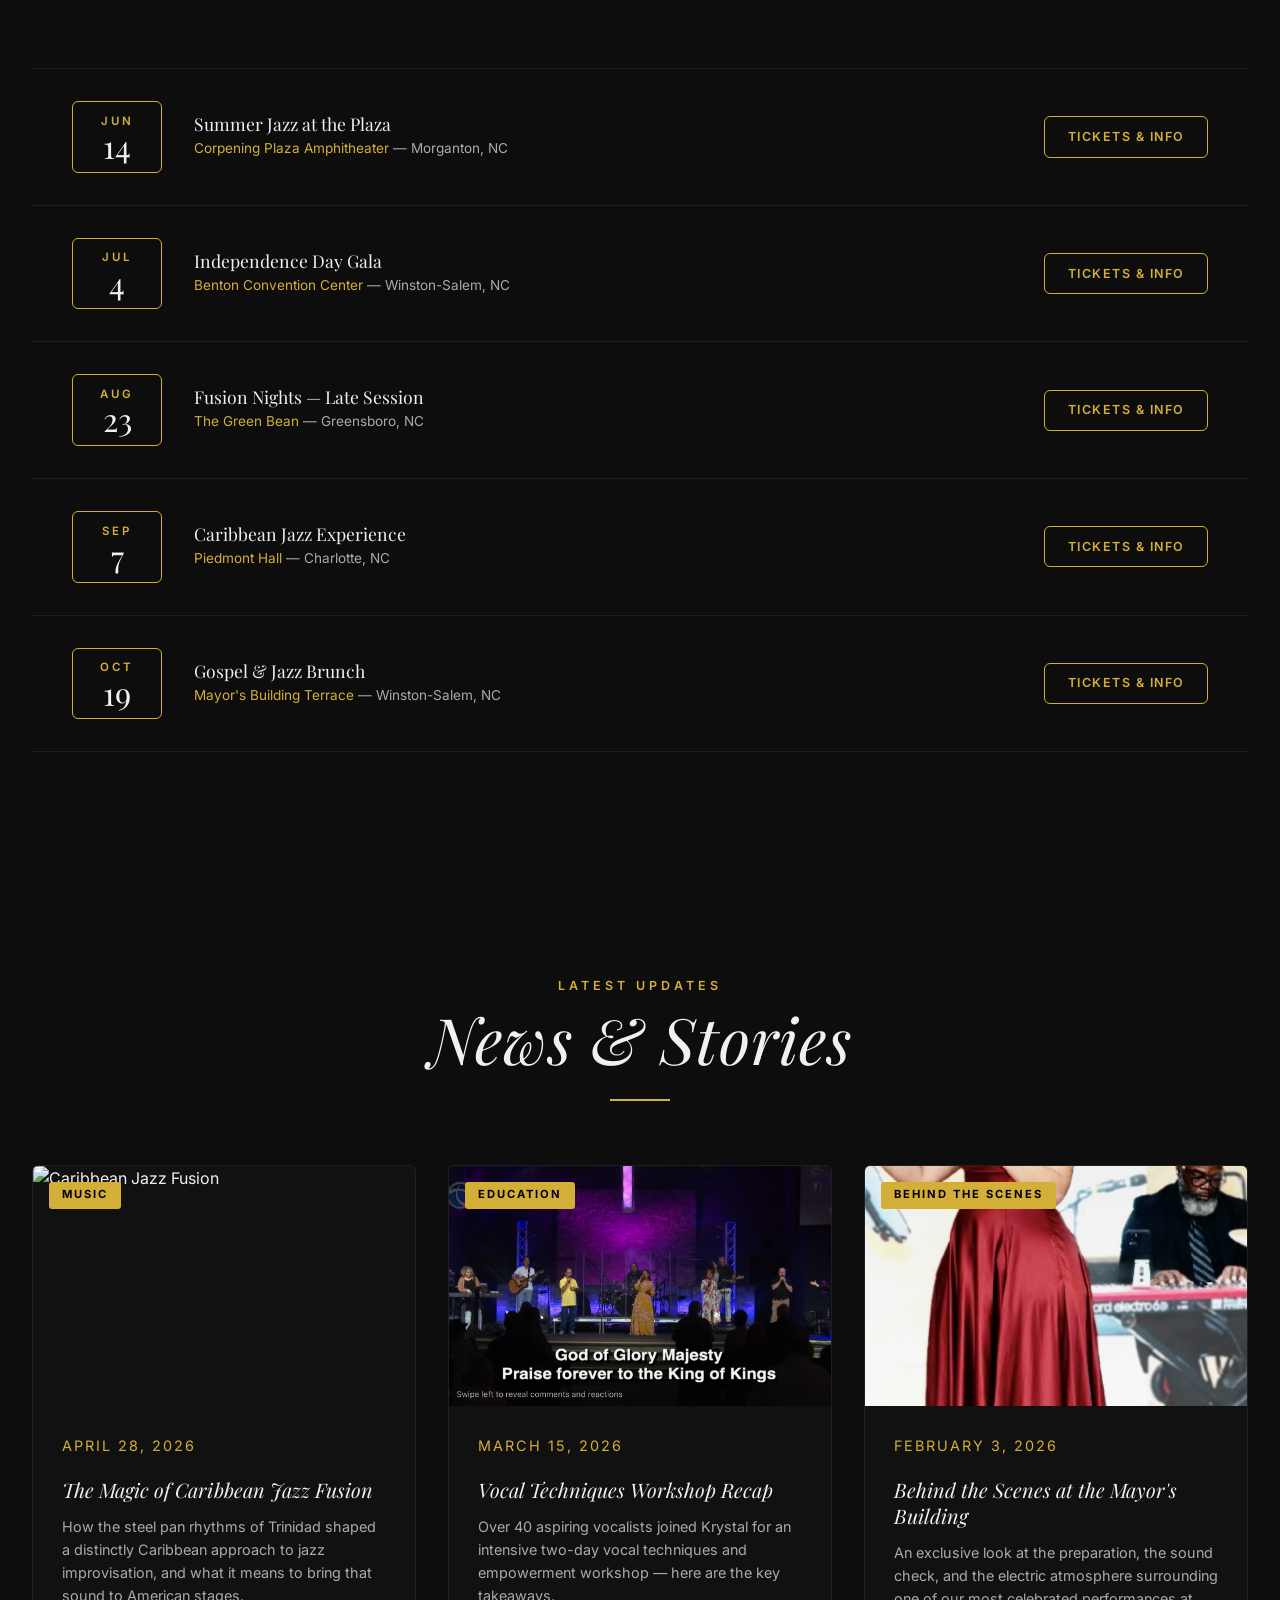
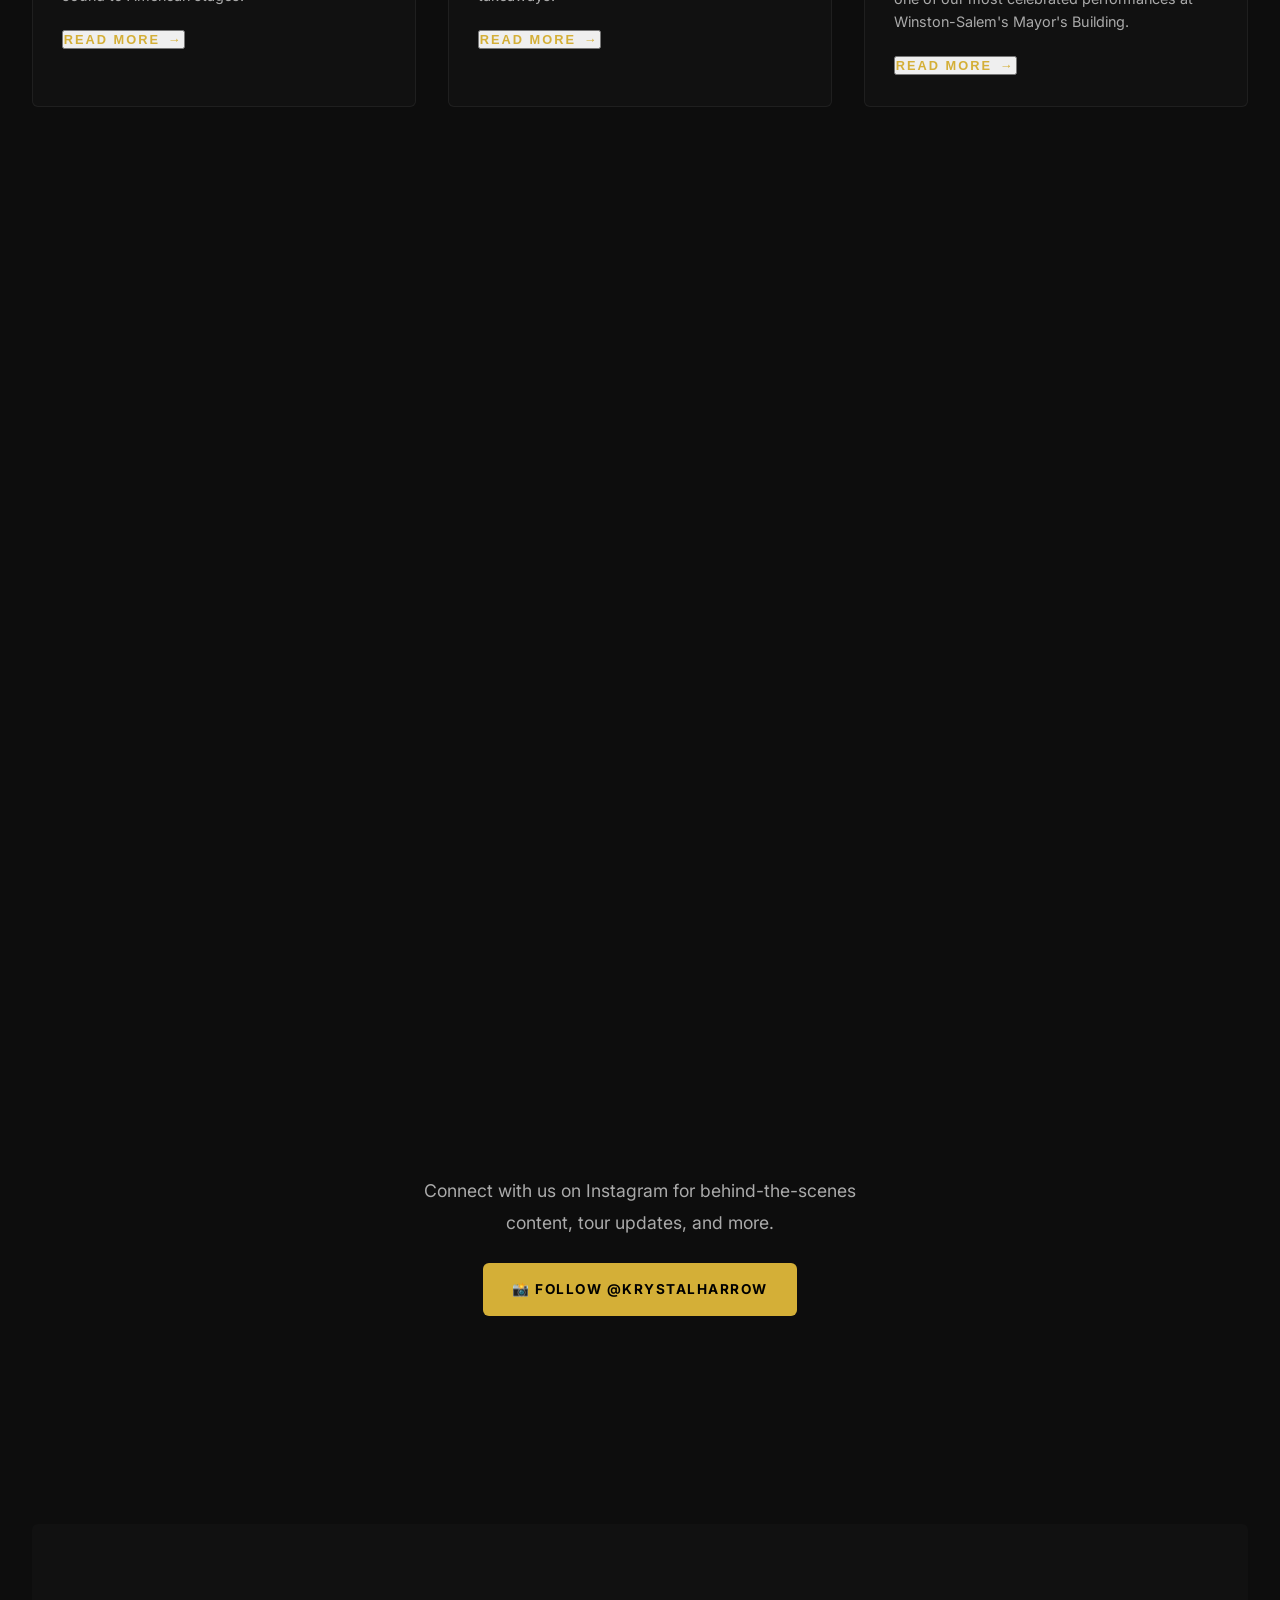
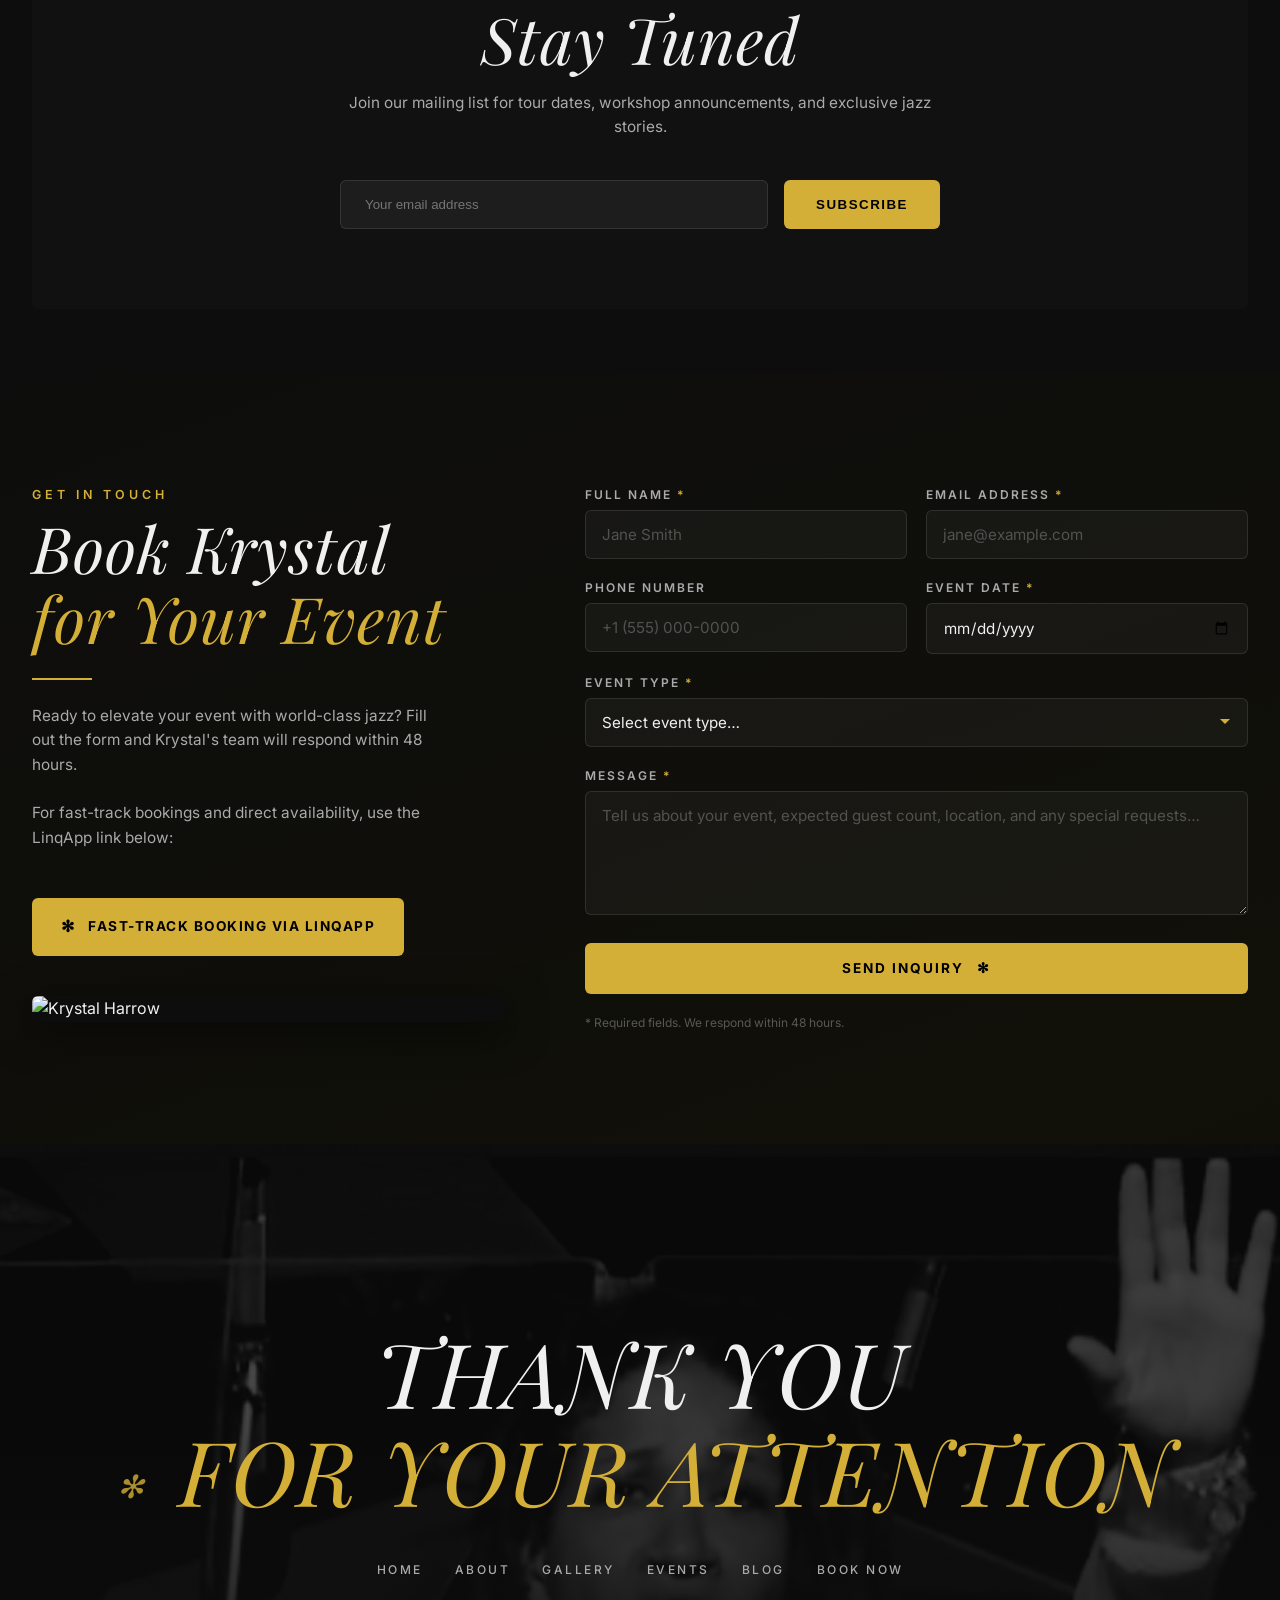
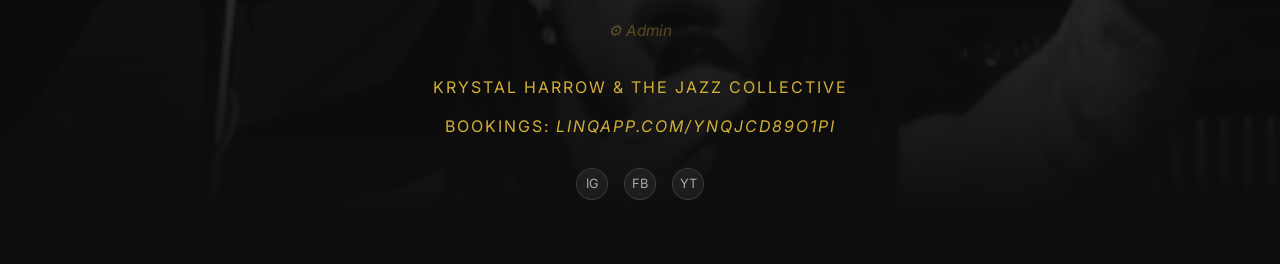
==== commit 2a330907: "stable release 4" ====
--- a/index.html
+++ b/index.html
@@ -207,6 +207,21 @@
                 <ul class="nav-links" id="nav-links" role="list">
                     <!-- Navigation links injected here -->
                 </ul>
+                <a
+                    href="/admin.html"
+                    class="nav-admin-link"
+                    aria-label="Admin Panel"
+                    title="Admin"
+                    >⚙</a
+                >
+                <a
+                    href="/feed.xml"
+                    target="_blank"
+                    class="nav-admin-link"
+                    aria-label="RSS Feed"
+                    title="RSS"
+                    >📡</a
+                >
                 <div class="nav-socials" id="cms-nav-socials">
                     <!-- Social links injected here -->
                 </div>
@@ -1061,11 +1076,6 @@
             <div class="footer-socials" id="cms-footer-socials">
                 <!-- Social links injected here -->
             </div>
-            <p class="footer-feed-link">
-                <a href="/feed.xml" target="_blank" class="gold-text"
-                    >📡 RSS Feed</a
-                >
-            </p>
             <div class="footer-bg">
                 <img src="images/Photos-3-001/IMG_20260503_112549.jpg" alt="" />
             </div>
--- a/style.css
+++ b/style.css
@@ -1505,51 +1505,18 @@
     top: 0;
 }
 
-.footer-admin-link {
-    text-align: center;
-    margin-top: 1.5rem;
-    font-size: 0.85rem;
-    letter-spacing: 2.5px;
-    text-transform: uppercase;
-    opacity: 0.7;
-    transition: opacity var(--transition);
-    position: relative;
-    z-index: 10;
-}
-.footer-admin-link a {
-    display: inline-block;
-    padding: 0.5rem 1.2rem;
-    border: 1px solid rgba(212, 175, 55, 0.3);
-    border-radius: var(--radius);
+.nav-admin-link {
+    font-size: 1.1rem;
+    color: var(--text-muted);
+    text-decoration: none;
+    opacity: 0.5;
     transition: all var(--transition);
-}
-.footer-admin-link a:hover {
+    line-height: 1;
+    padding: 0.3rem;
+}
+.nav-admin-link:hover {
     opacity: 1;
-    background: rgba(212, 175, 55, 0.1);
-    border-color: var(--gold);
-}
-.footer-feed-link {
-    text-align: center;
-    margin-top: 0.75rem;
-    font-size: 0.75rem;
-    letter-spacing: 2px;
-    text-transform: uppercase;
-    opacity: 0.5;
-    transition: opacity var(--transition);
-    position: relative;
-    z-index: 10;
-}
-.footer-feed-link a {
-    display: inline-block;
-    padding: 0.4rem 1rem;
-    border: 1px solid rgba(255, 255, 255, 0.1);
-    border-radius: var(--radius);
-    transition: all var(--transition);
-}
-.footer-feed-link a:hover {
-    opacity: 1;
-    background: rgba(255, 255, 255, 0.05);
-    border-color: var(--gold-muted);
+    color: var(--gold);
 }
 
 /* ─── Social Feed / Instagram Section ─────── */
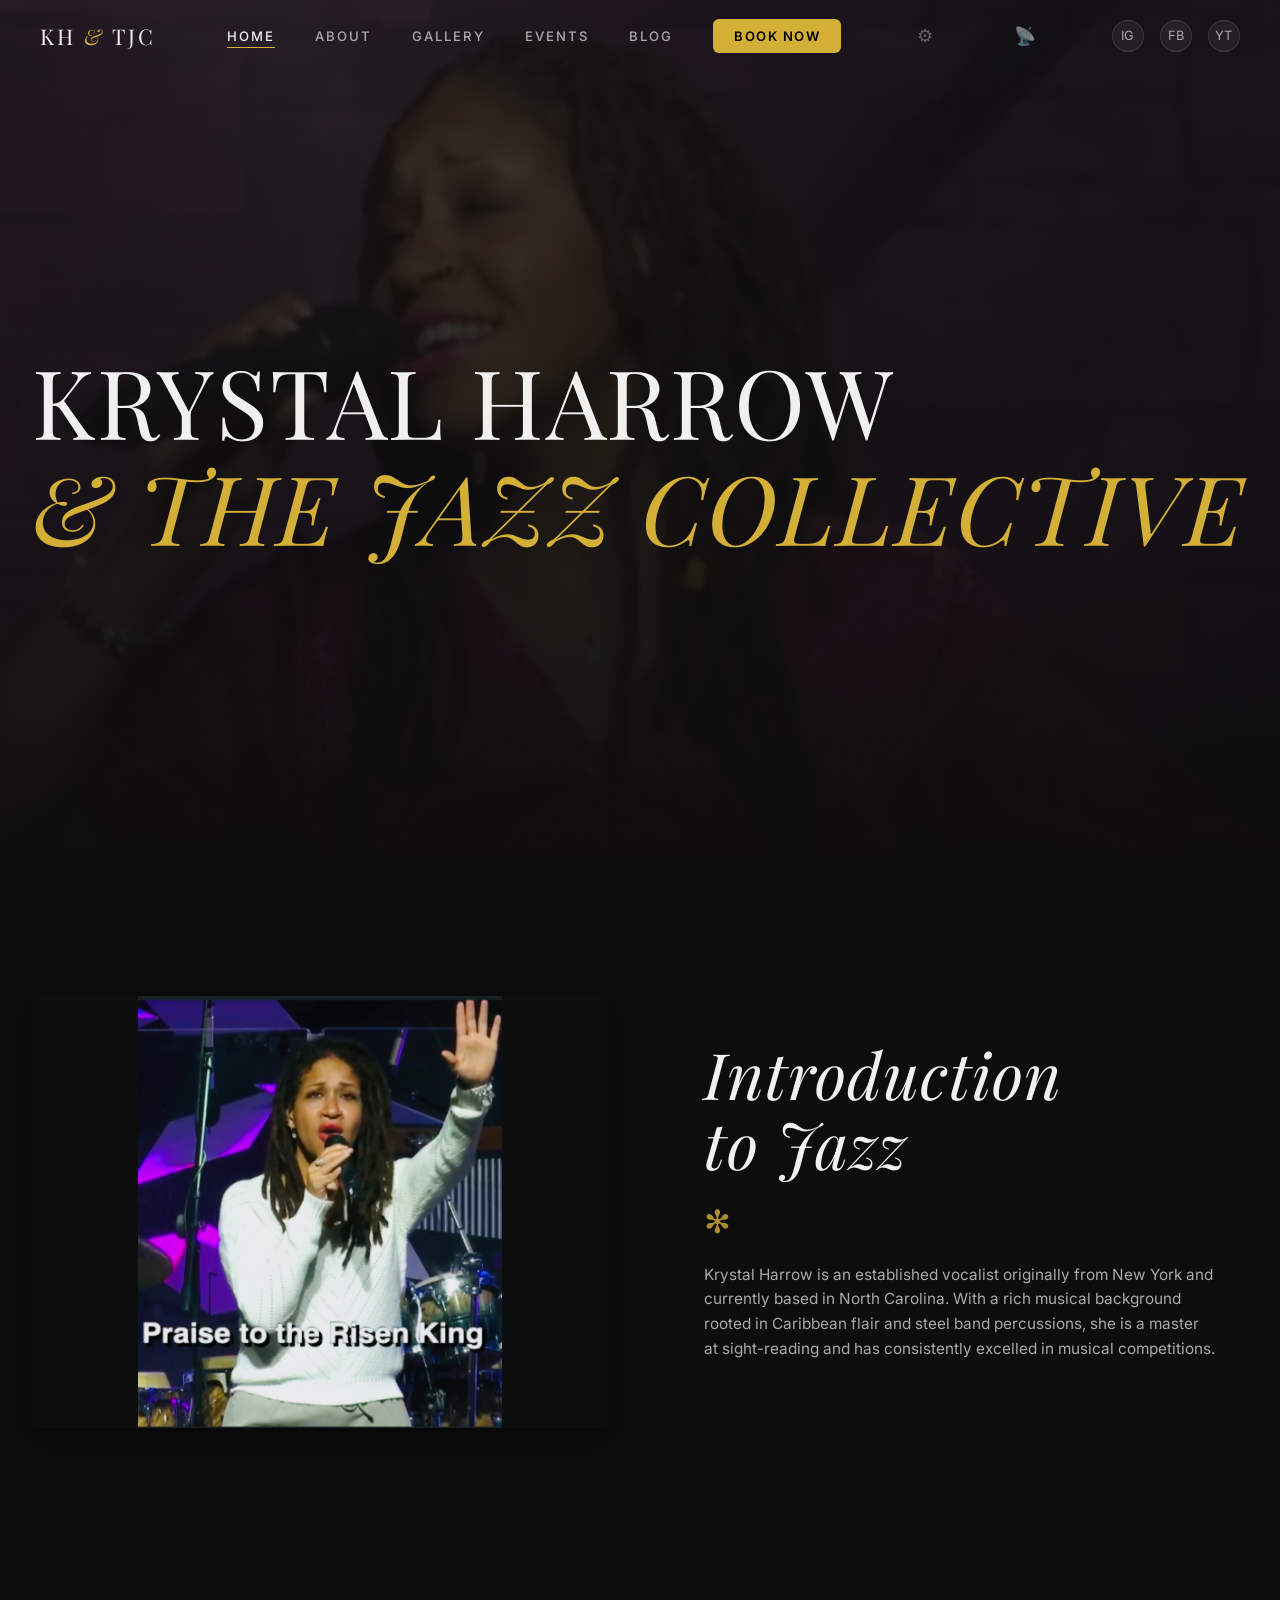
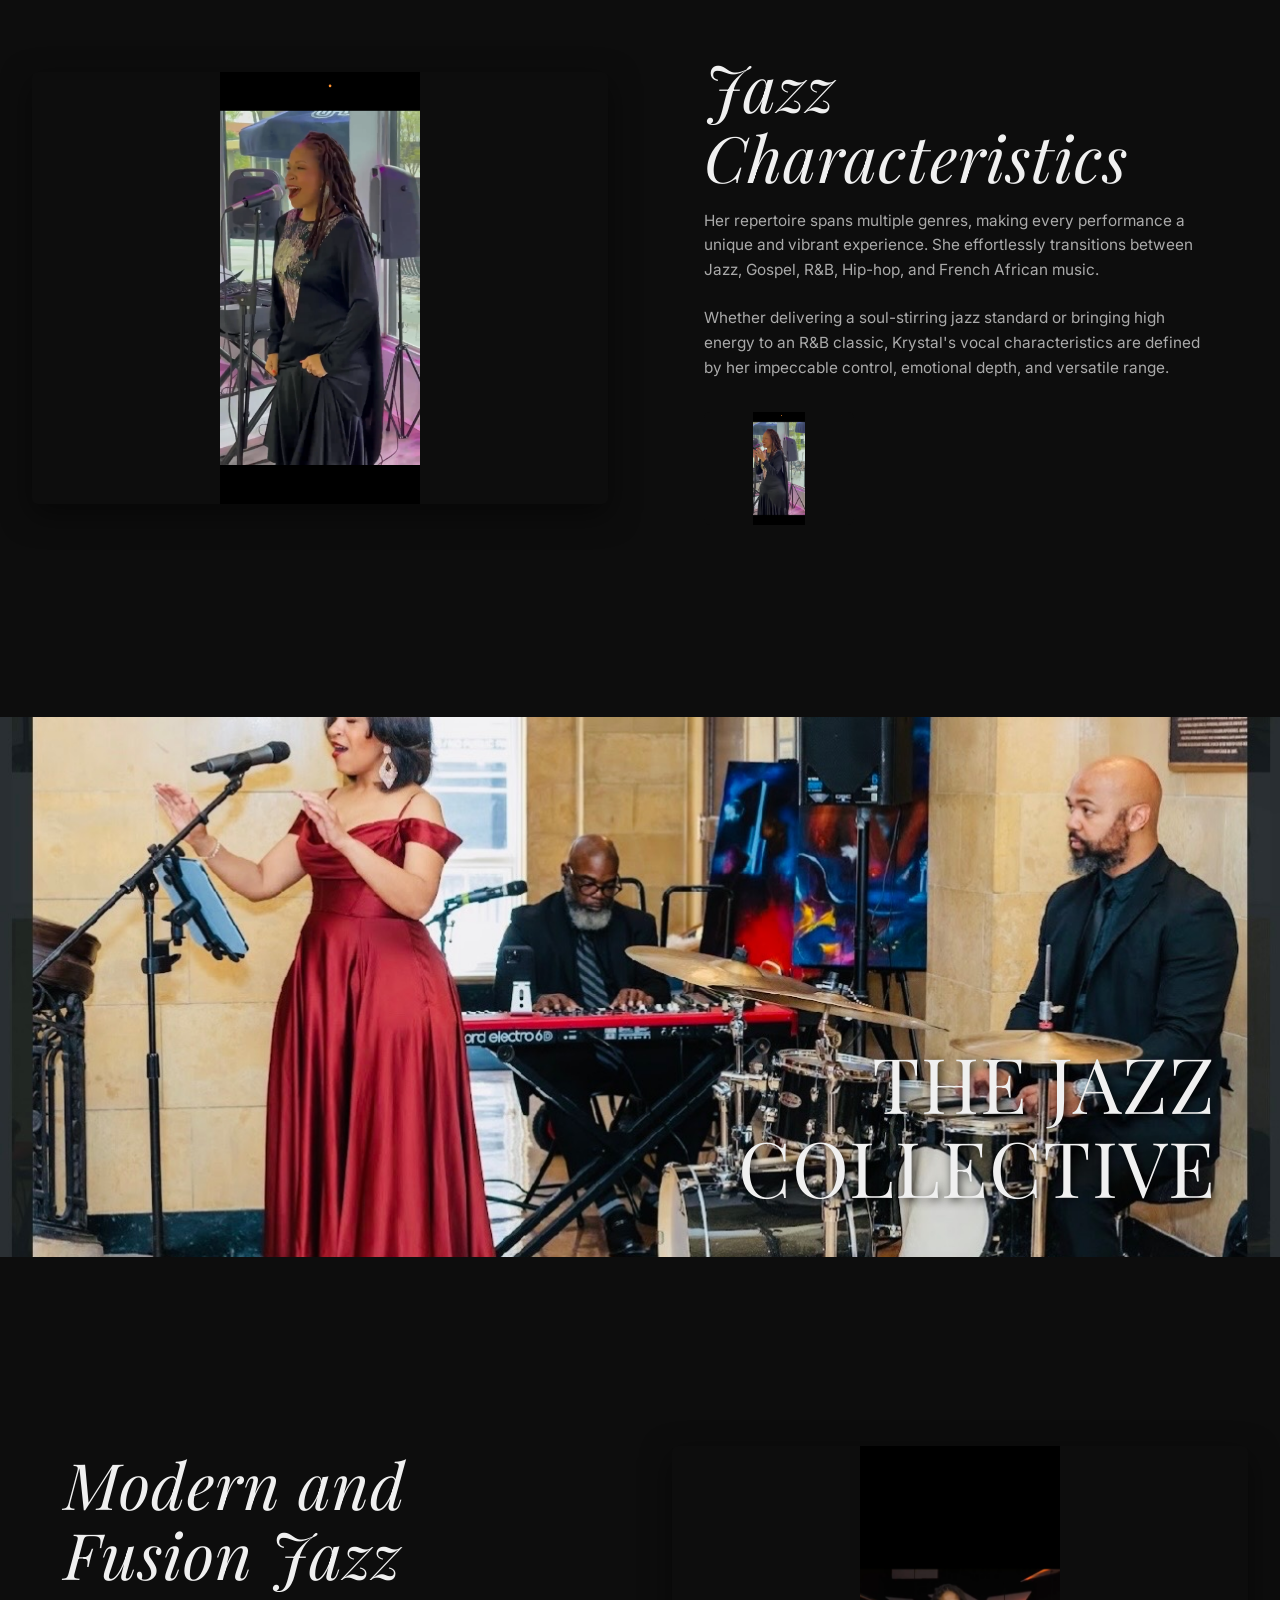
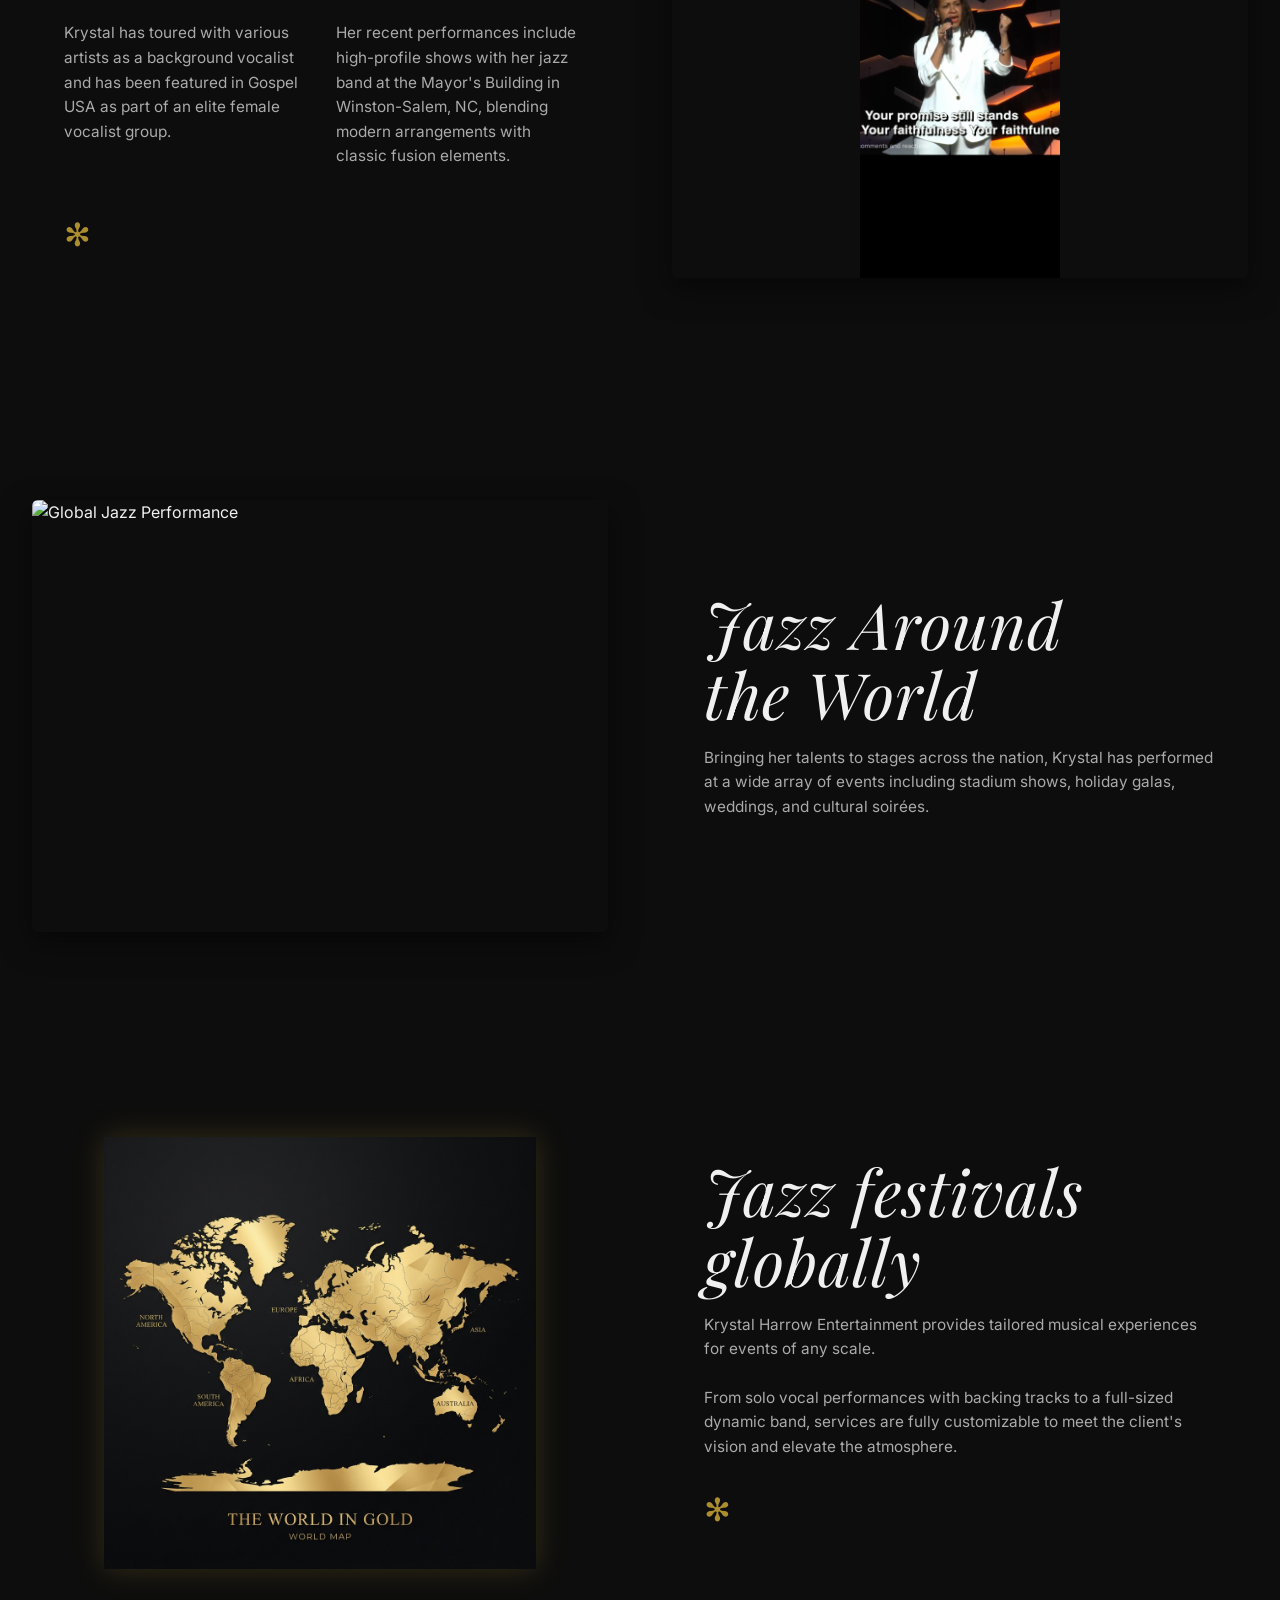
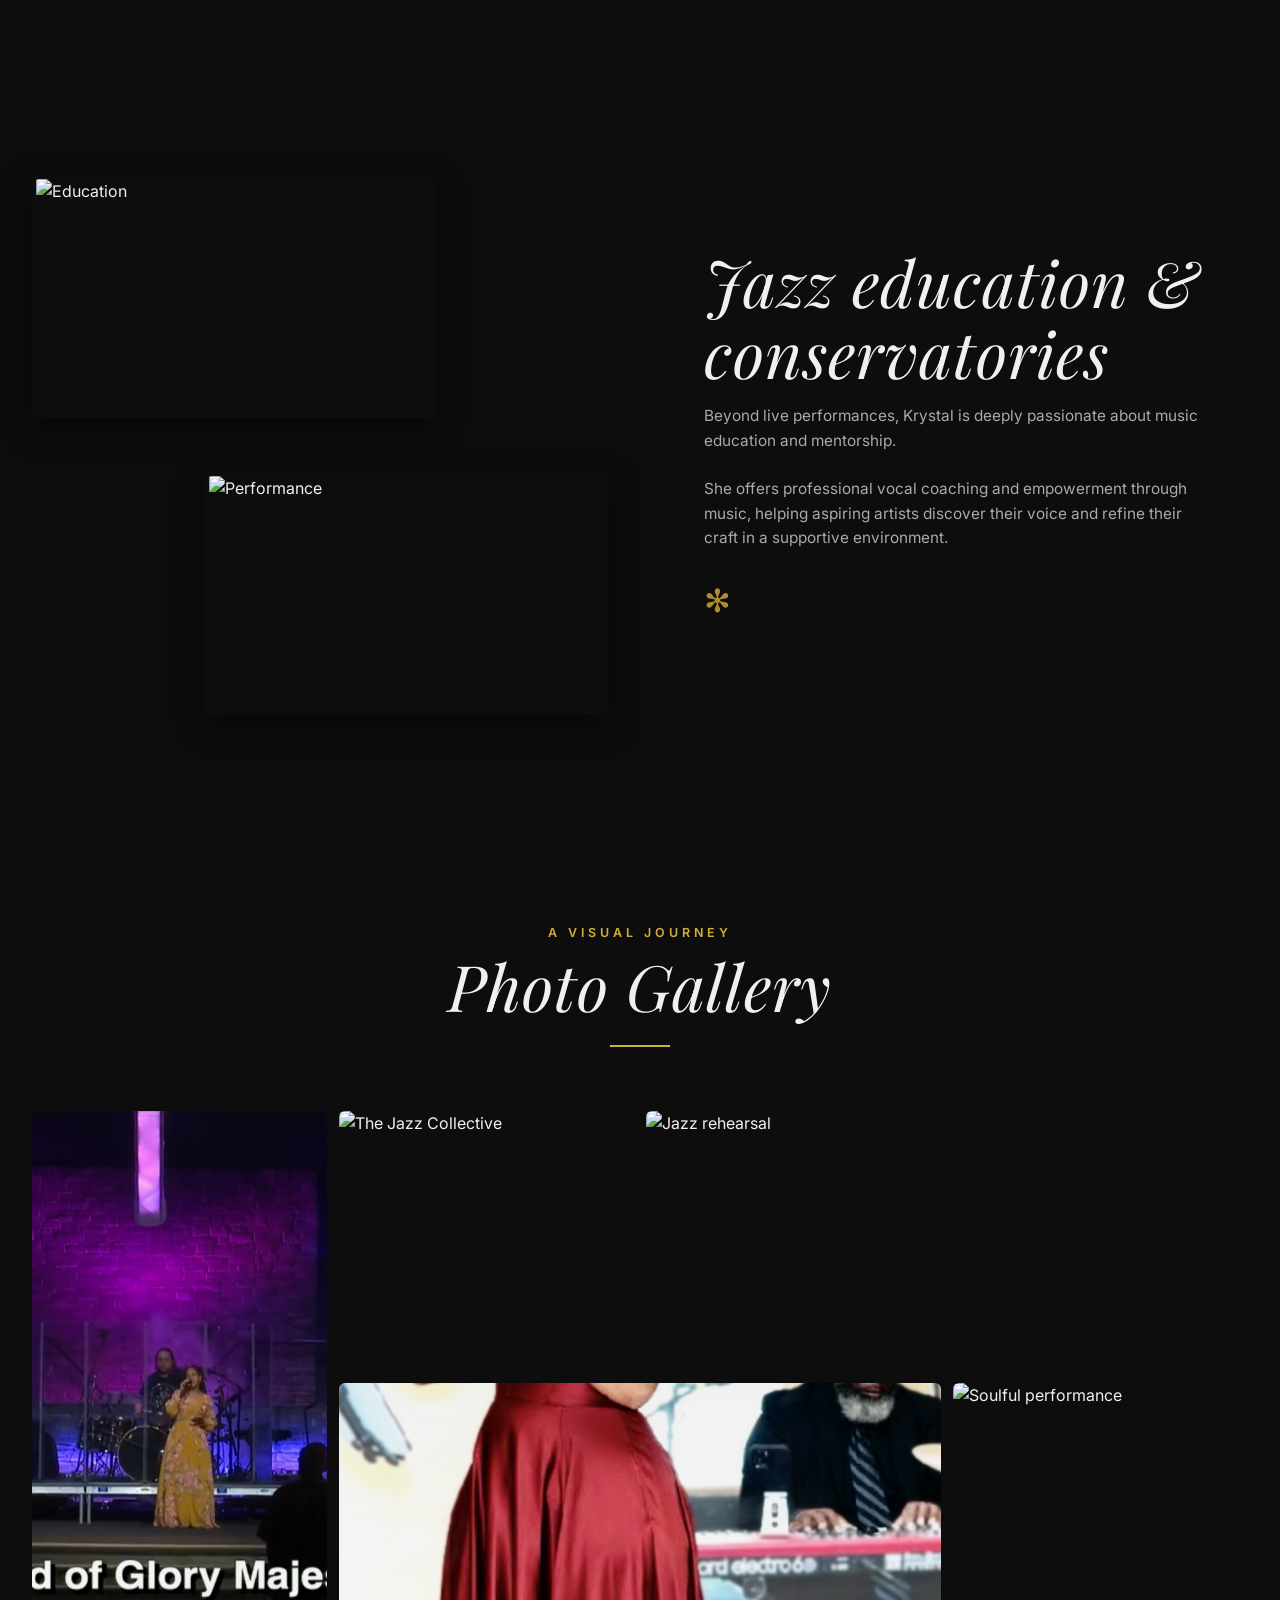
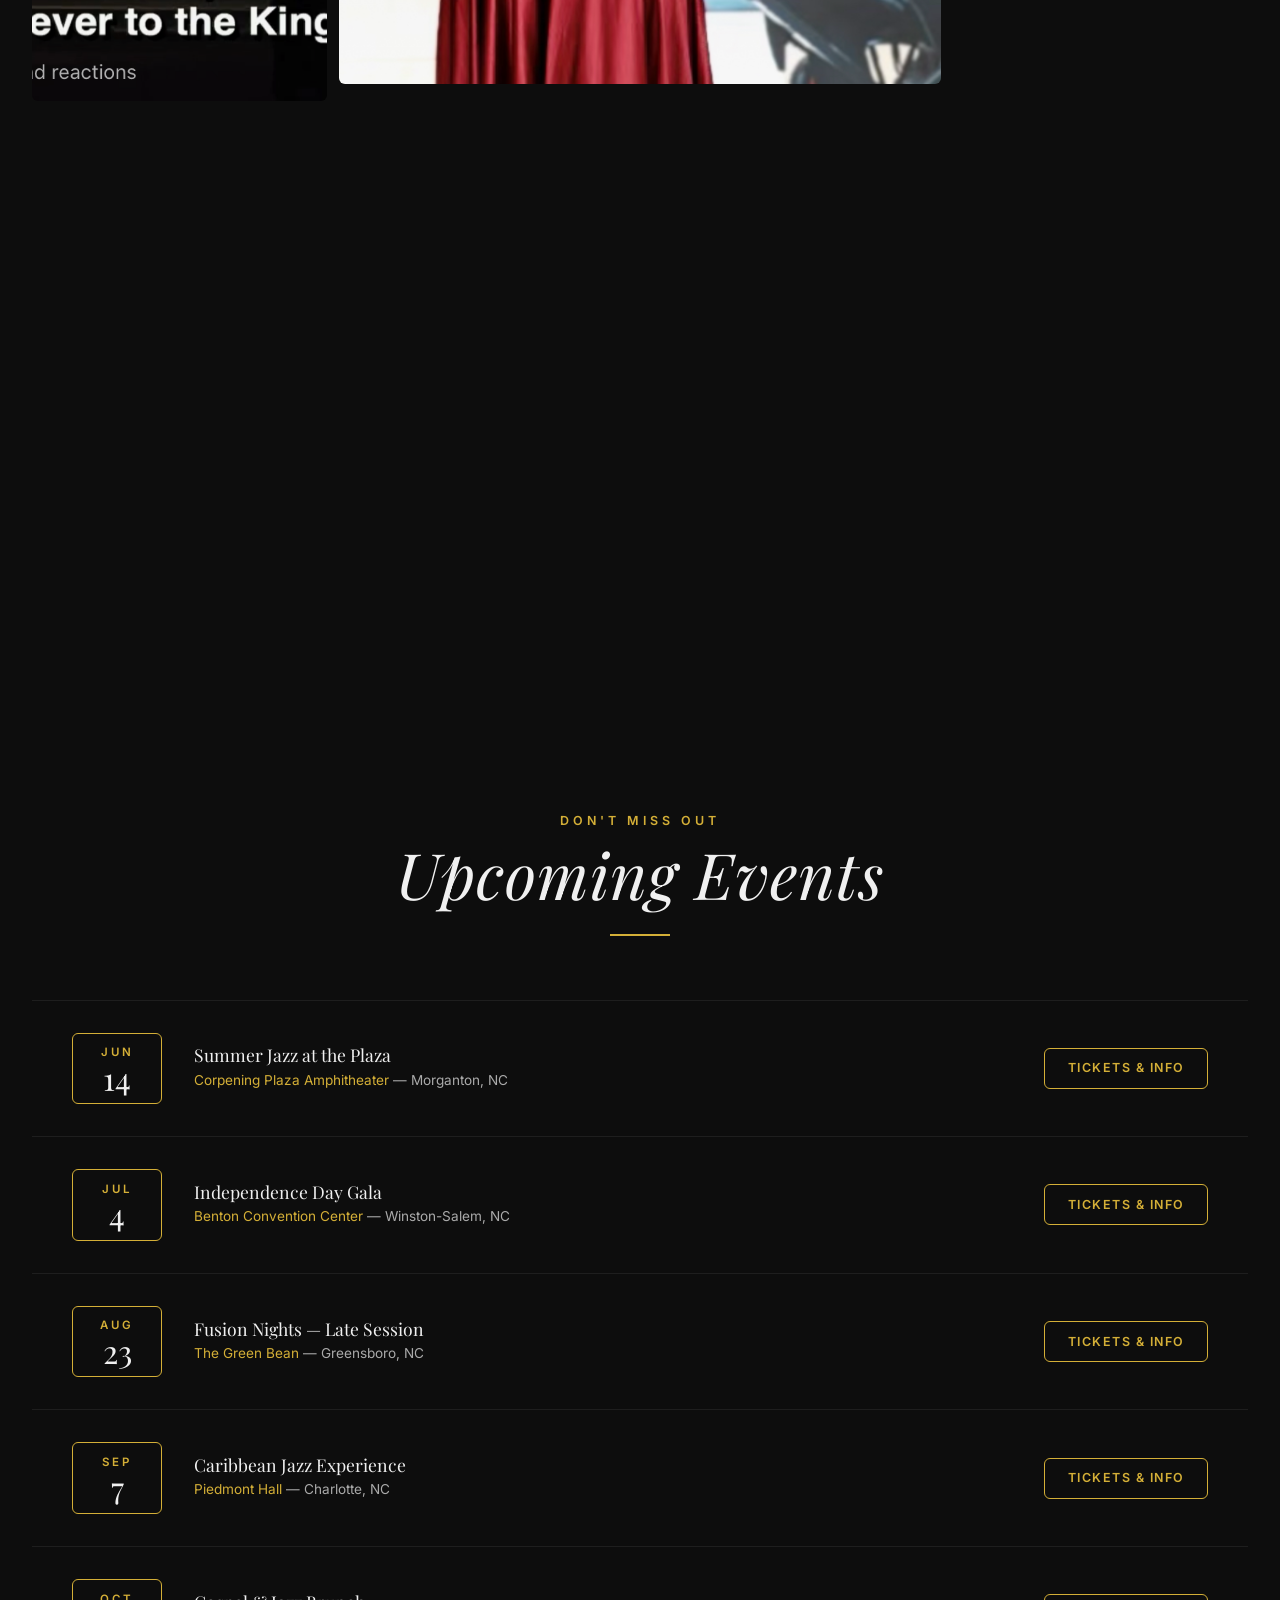
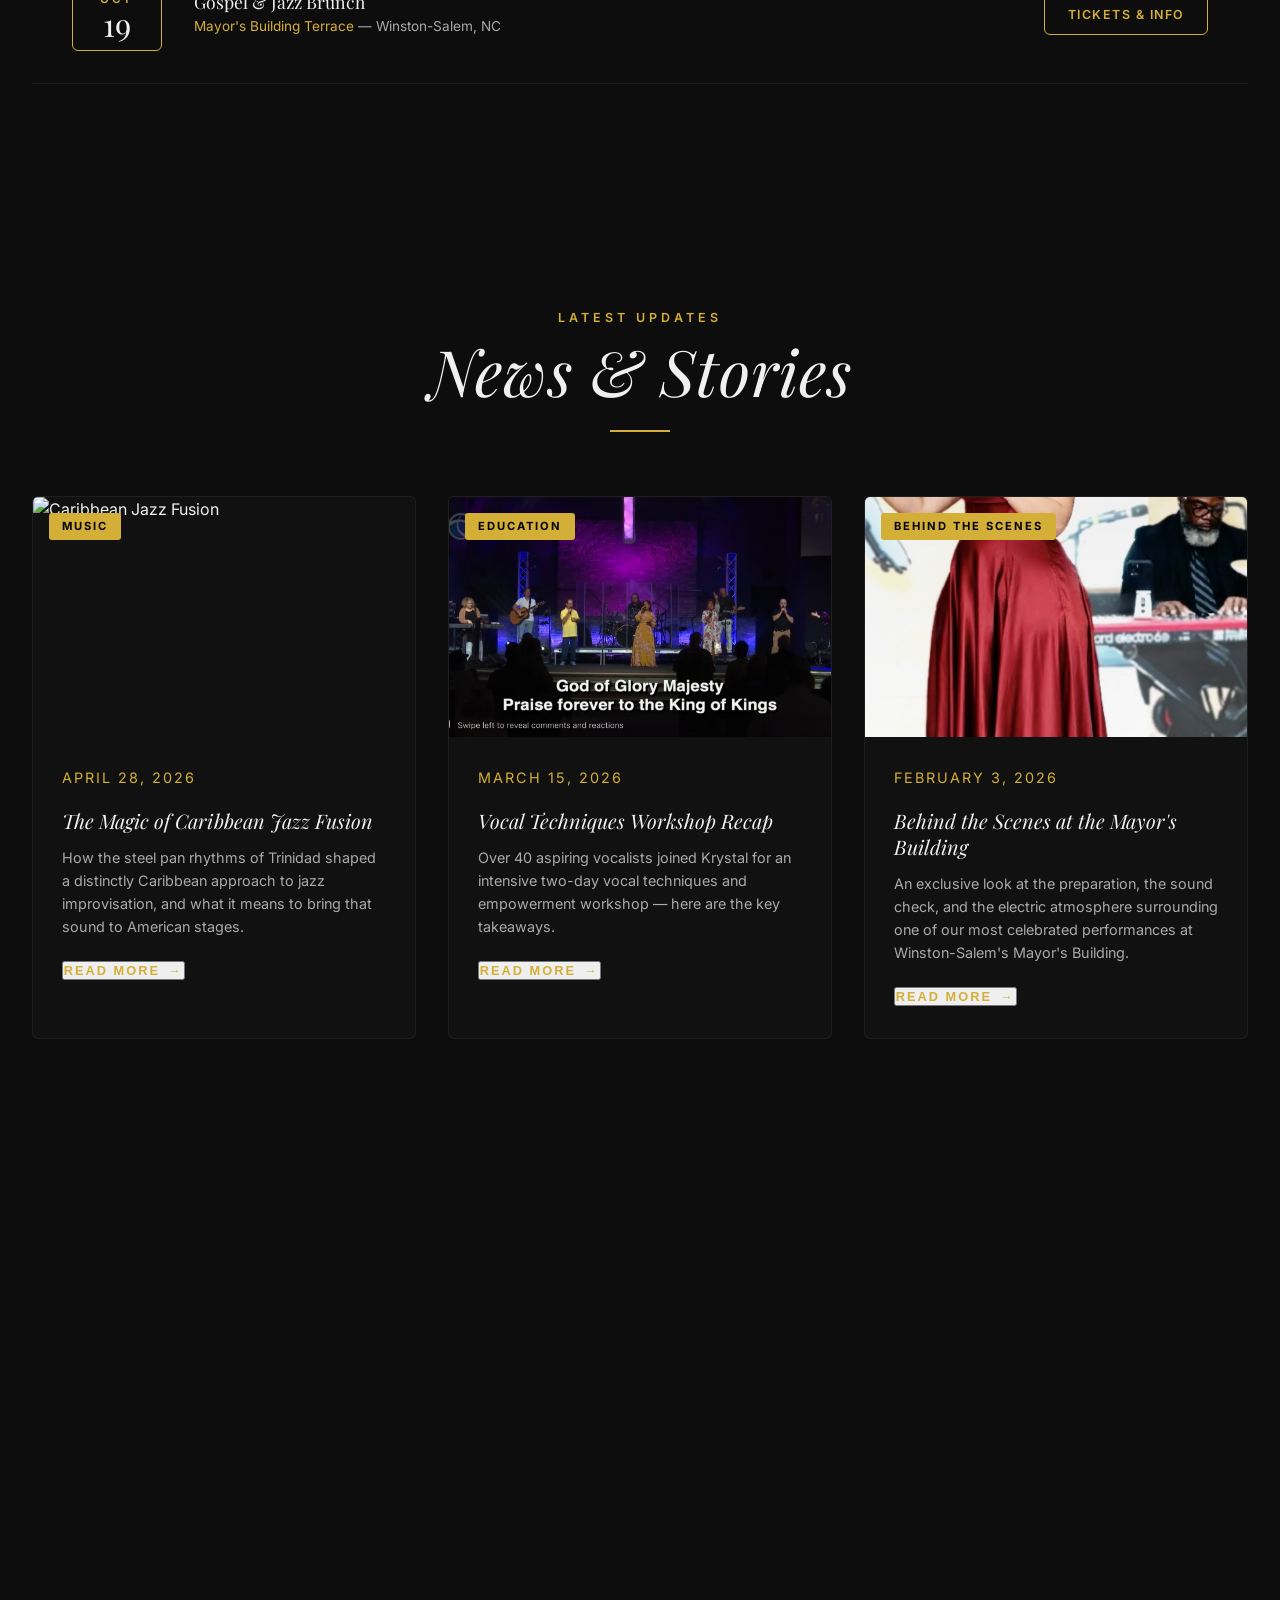
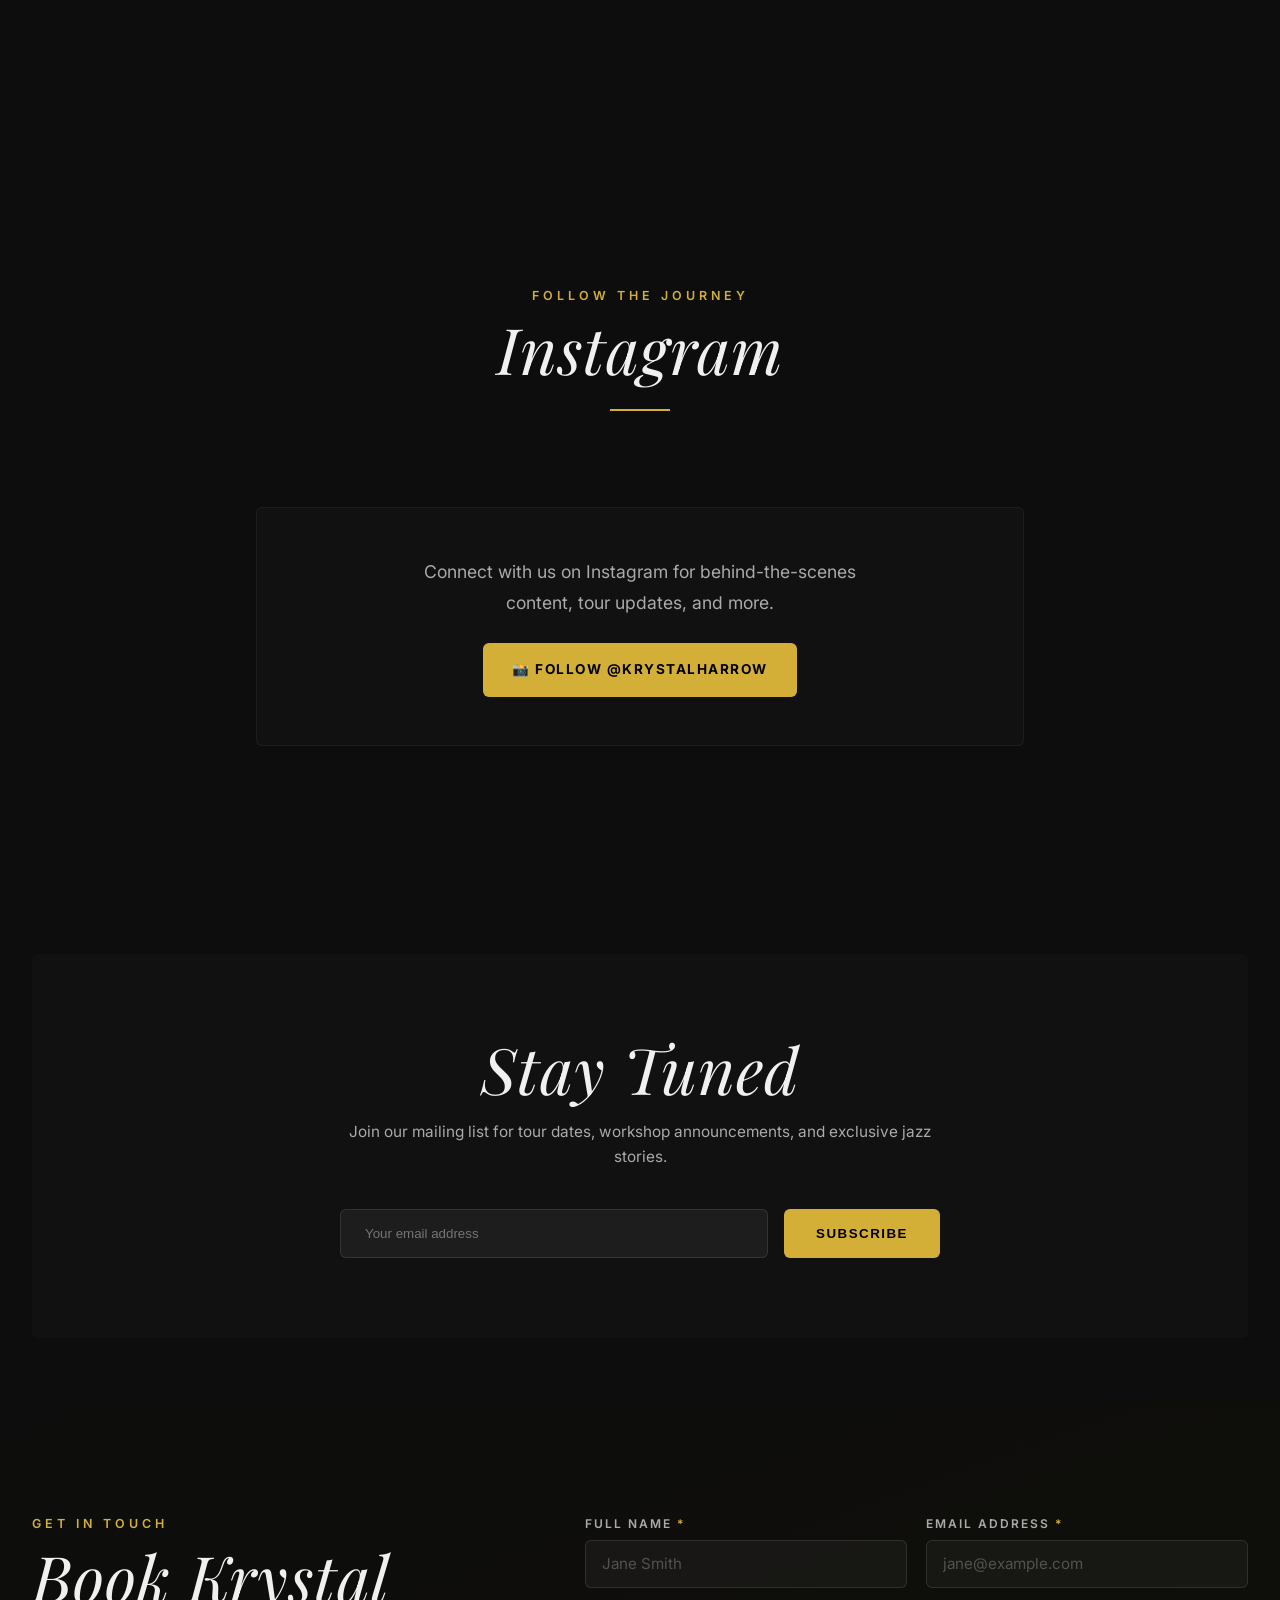
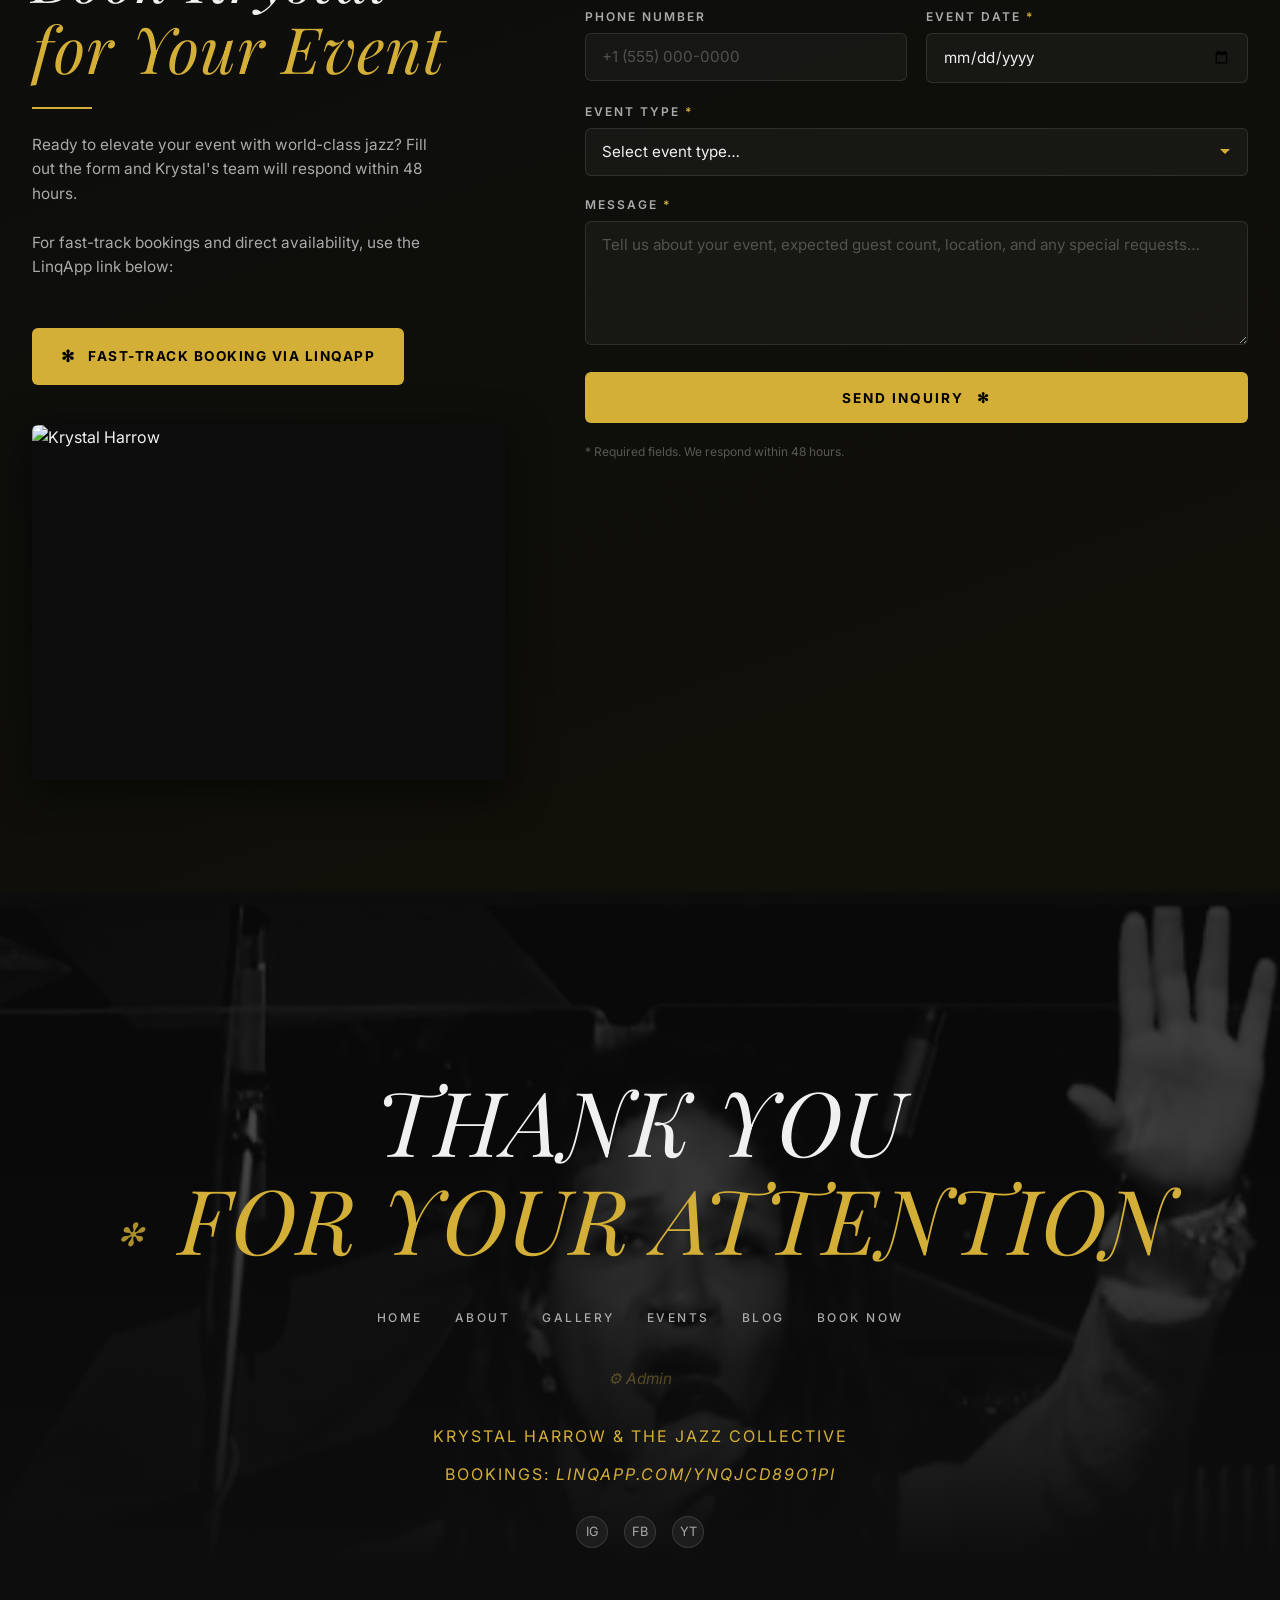
==== commit 91ba7b16: "stable 2" ====
--- a/index.html
+++ b/index.html
@@ -457,6 +457,8 @@
                             alt="Krystal Harrow performing"
                             loading="lazy"
                             fetchpriority="high"
+                            width="400"
+                            height="600"
                         />
                         <div class="gallery-overlay">
                             <span>Live Performance</span>
--- a/style.css
+++ b/style.css
@@ -45,6 +45,7 @@
 .small-images img {
     object-fit: contain;
     background: var(--bg-color);
+    aspect-ratio: 4 / 3;
 }
 
 a {
@@ -340,7 +341,8 @@
 }
 .banner-container img {
     width: 100%;
-    height: 100%;
+    height: auto;
+    aspect-ratio: 21 / 9;
     object-position: center;
 }
 
@@ -423,6 +425,7 @@
 }
 
 .gallery-item {
+    aspect-ratio: 1;
     overflow: hidden;
     border-radius: var(--radius);
     position: relative;
@@ -467,10 +470,12 @@
 }
 
 .gallery-item.g-tall {
+    aspect-ratio: 1 / 2;
     grid-row: span 2;
 }
 .gallery-item.g-wide {
     grid-column: span 2;
+    aspect-ratio: 2 / 1;
 }
 
 /* ─── Events ─────────────────────────────── */
@@ -590,6 +595,7 @@
     position: relative;
     height: 240px;
     overflow: hidden;
+    aspect-ratio: 16 / 10;
 }
 .blog-img-wrap img {
     width: 100%;
@@ -1526,6 +1532,13 @@
     text-align: center;
     padding: 2rem 1rem;
 }
+.social-placeholder {
+    text-align: center;
+    padding: 3rem 2rem;
+    background: var(--bg-2);
+    border-radius: var(--radius);
+    border: 1px solid rgba(255, 255, 255, 0.05);
+}
 .social-placeholder p {
     font-size: 1.1rem;
     color: var(--text-muted);
